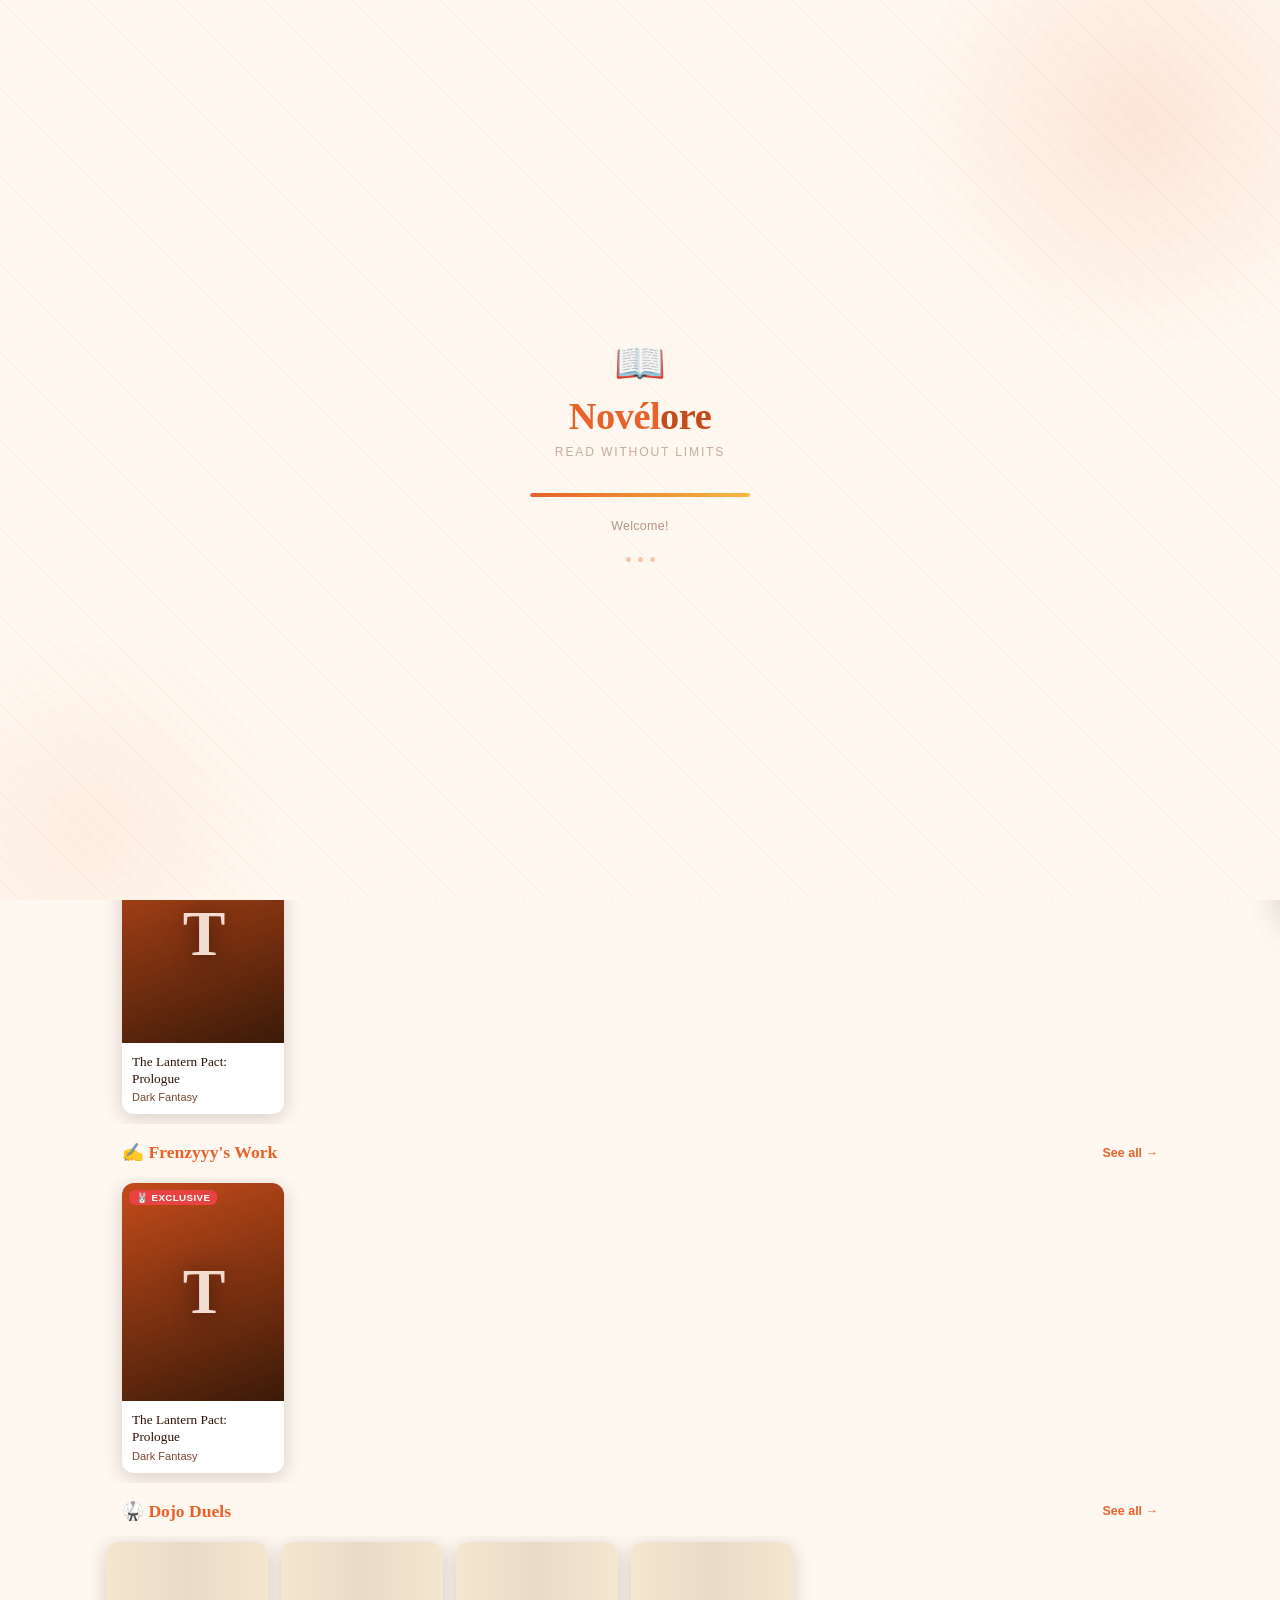
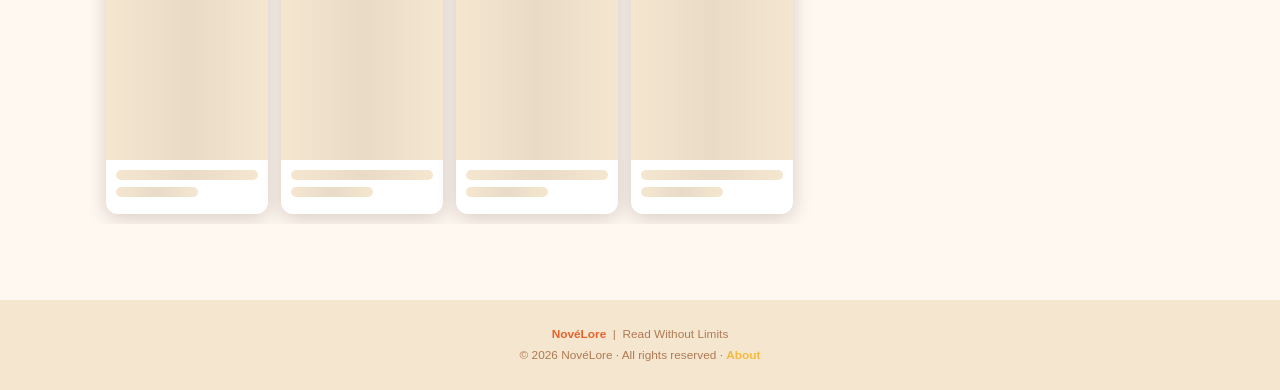
==== index.html @ 11762c8e "Update index.html" ====
<!DOCTYPE html>
<html lang="en" data-theme="dark" data-theme-source="system">
<head>
  <meta charset="UTF-8"/>
  <meta name="viewport" content="width=device-width,initial-scale=1.0,viewport-fit=cover"/>
  <meta http-equiv="Content-Security-Policy" content="default-src 'self'; style-src 'self' 'unsafe-inline' https://fonts.googleapis.com; font-src https://fonts.gstatic.com; script-src 'self' 'unsafe-inline'; img-src 'self' data: https:; connect-src 'none';"/>
  <meta name="mobile-web-app-capable" content="yes"/>
  <meta name="apple-mobile-web-app-capable" content="yes"/>
  <meta name="apple-mobile-web-app-status-bar-style" content="black-translucent"/>
  <meta name="description" content="NovéLore — Read Without Limits"/>
  <title>NovéLore</title>

  <!-- Fonts -->
  <link rel="preconnect" href="https://fonts.googleapis.com"/>
  <link rel="preconnect" href="https://fonts.gstatic.com" crossorigin/>
  <link href="https://fonts.googleapis.com/css2?family=Playfair+Display:wght@400;700;900&family=DM+Sans:wght@300;400;500;600&family=DM+Serif+Display:ital@0;1&display=swap" rel="stylesheet"/>

  <!-- Styles -->
  <style>
/* ══════════ VARIABLES ══════════ */
:root{
  --carrot:#E8622A;--carrot-deep:#C44B1A;--carrot-light:#F4924A;
  --carrot-pale:#FDDBB8;--amber:#F5B942;
  --sb-bg:#2A1005;--sb-light:#A0582A;
  --radius:12px;--radius-lg:18px;
  --shadow:0 4px 20px rgba(30,10,0,.18);
  --shadow-lg:0 12px 48px rgba(30,10,0,.32);
  --nav-h:60px;--tab-h:46px;--sidebar-w:280px;
  --tr:.3s ease;
}
[data-theme="dark"]{
  --bg:#1A0D05;--bg-card:#2C1206;--bg-elevated:#3B1A08;
  --border:rgba(255,255,255,.08);--border-mid:rgba(255,255,255,.14);
  --text-main:#FFF0E6;--text-muted:#C4926A;--text-faint:#7A4830;
  --nav-bg:#22100A;--tab-bg:#3B1A08;
  --chip-bg:#3B1A08;--chip-text:#C4926A;
  --toggle-bg:#4A2210;--panel-bg:#2C1206;
  --overlay-notif:rgba(10,4,0,.7);
}
[data-theme="light"]{
  --bg:#FFF8F0;--bg-card:#FFFFFF;--bg-elevated:#F5E6D0;
  --border:#F0DCC8;--border-mid:rgba(160,88,42,.2);
  --text-main:#2C1206;--text-muted:#7A4830;--text-faint:#B07A52;
  --nav-bg:#3B1A08;--tab-bg:#6B3318;
  --chip-bg:#FFFFFF;--chip-text:#6B3318;
  --toggle-bg:#F0DCC8;--panel-bg:#FFFFFF;
  --overlay-notif:rgba(10,4,0,.5);
}

/* ══════════ RESET ══════════ */
*,*::before,*::after{box-sizing:border-box;margin:0;padding:0;}
html{-webkit-text-size-adjust:100%;}
body{font-family:'DM Sans',sans-serif;background:var(--bg);color:var(--text-main);min-height:100dvh;overflow-x:hidden;transition:background var(--tr),color var(--tr);}
a{text-decoration:none;color:inherit;}
button{cursor:pointer;border:none;background:none;font-family:inherit;-webkit-tap-highlight-color:transparent;}
ul{list-style:none;}

/* ══════════ SCREEN SYSTEM ══════════ */
.screen{display:none;flex-direction:column;min-height:100dvh;}
.screen.active{display:flex;}
#screen-app{flex-direction:column;}

/* ══════════ OVERLAY ══════════ */
#overlay{position:fixed;inset:0;z-index:90;background:rgba(10,4,0,.65);opacity:0;pointer-events:none;transition:opacity .32s;backdrop-filter:blur(4px);}
#overlay.on{opacity:1;pointer-events:all;}

/* ══════════ PANEL OVERLAY (notifications full / bookmark) ══════════ */
.panel-overlay{
  position:fixed;inset:0;z-index:200;
  background:transparent;
  opacity:0;
  pointer-events:none;
  transition:opacity .28s, background .28s;
  backdrop-filter:none;
}
.panel-overlay.on{opacity:1;pointer-events:all;}
/* When a full drawer is open, dim + blur the background */
.panel-overlay.dimmed{background:rgba(10,4,0,.55);backdrop-filter:blur(2px);}

/* ══════════ SIDE DRAWER (full notif + bookmark) ══════════ */
.side-drawer{
  position:fixed;top:0;right:-420px;
  width:min(400px,100vw);height:100dvh;
  background:var(--panel-bg);
  z-index:210;
  display:flex;flex-direction:column;
  transition:right .34s cubic-bezier(.4,0,.2,1);
  box-shadow:var(--shadow-lg);
  border-left:1px solid var(--border-mid);
}
.side-drawer.open{right:0;}
.drawer-hdr{
  display:flex;align-items:center;justify-content:space-between;
  padding:16px 20px 13px;
  border-bottom:1px solid var(--border);
  flex-shrink:0;gap:10px;
}
.drawer-hdr-l{display:flex;align-items:center;gap:9px;min-width:0;}
.drawer-hdr-r{display:flex;align-items:center;gap:8px;flex-shrink:0;}
.drawer-title{font-family:'Playfair Display',serif;font-size:1.05rem;font-weight:700;color:var(--text-main);white-space:nowrap;}
.drawer-count{
  font-size:.68rem;font-weight:700;
  color:var(--carrot);background:rgba(232,98,42,.13);
  border:1px solid rgba(232,98,42,.22);
  padding:2px 9px;border-radius:20px;white-space:nowrap;flex-shrink:0;
}
.drawer-action{
  font-size:.73rem;font-weight:600;color:var(--text-muted);
  background:var(--bg-elevated);border:1px solid var(--border);
  border-radius:8px;padding:5px 11px;
  transition:all .2s;white-space:nowrap;
}
.drawer-action:hover{color:var(--carrot);border-color:var(--carrot);background:rgba(232,98,42,.08);}
.drawer-action.danger:hover{color:#E84242;border-color:#E84242;background:rgba(232,66,66,.08);}
.drawer-close{
  width:32px;height:32px;border-radius:50%;
  background:var(--bg-elevated);color:var(--text-muted);
  display:flex;align-items:center;justify-content:center;
  font-size:1rem;transition:background .2s;flex-shrink:0;
}
.drawer-close:hover{background:var(--carrot);color:#fff;}
.drawer-body{flex:1;overflow-y:auto;scrollbar-width:thin;scrollbar-color:var(--border-mid) transparent;}
.drawer-body::-webkit-scrollbar{width:4px;}
.drawer-body::-webkit-scrollbar-track{background:transparent;}
.drawer-body::-webkit-scrollbar-thumb{background:var(--border-mid);border-radius:4px;}

/* ══════════ NOTIFICATION ITEMS (shared) ══════════ */
.np-item{display:flex;gap:12px;padding:14px 20px;border-bottom:1px solid var(--border);cursor:pointer;transition:background .18s;}
.np-item:last-child{border-bottom:none;}
.np-item:hover{background:rgba(232,98,42,.07);}
.np-item.unread{background:rgba(232,98,42,.06);}
.np-unread-dot{flex-shrink:0;width:8px;height:8px;border-radius:50%;background:var(--carrot);margin-top:5px;}
.np-unread-dot.read{background:transparent;border:1.5px solid var(--border-mid);}
.np-body{flex:1;min-width:0;}
.np-msg{font-size:.85rem;color:var(--text-main);line-height:1.45;margin-bottom:3px;}
.np-time{font-size:.71rem;color:var(--text-muted);}
.np-empty{padding:44px 20px;text-align:center;color:var(--text-muted);}
.np-empty-icon{font-size:2.5rem;display:block;margin-bottom:10px;}
.np-empty p{font-size:.85rem;}

/* Mini popup (nav bell quick view) */
#notif-mini{
  position:fixed;top:calc(var(--nav-h) + 8px);right:12px;
  width:min(320px,calc(100vw - 24px));
  background:var(--panel-bg);
  border-radius:16px;
  box-shadow:var(--shadow-lg);
  border:1px solid var(--border-mid);
  z-index:220;
  opacity:0;pointer-events:none;
  transform:translateY(-8px) scale(.97);
  transition:opacity .2s,transform .2s;
}
#notif-mini.show{opacity:1;pointer-events:all;transform:none;}
.mini-hdr{display:flex;align-items:center;justify-content:space-between;padding:14px 16px 10px;border-bottom:1px solid var(--border);}
.mini-title{font-family:'Playfair Display',serif;font-size:.95rem;font-weight:700;color:var(--text-main);}
.mini-mark{font-size:.73rem;font-weight:600;color:var(--carrot);cursor:pointer;}
.mini-list{max-height:260px;overflow-y:auto;scrollbar-width:none;}
.mini-list::-webkit-scrollbar{display:none;}
.mini-item{display:flex;gap:10px;padding:11px 16px;border-bottom:1px solid var(--border);cursor:pointer;transition:background .18s;}
.mini-item:last-child{border-bottom:none;}
.mini-item:hover{background:rgba(232,98,42,.07);}
.mini-item.unread{background:rgba(232,98,42,.05);}
.mini-dot{flex-shrink:0;width:7px;height:7px;border-radius:50%;background:var(--carrot);margin-top:5px;}
.mini-dot.read{background:transparent;border:1.5px solid var(--border-mid);}
.mini-msg{font-size:.81rem;color:var(--text-main);line-height:1.42;margin-bottom:2px;}
.mini-time{font-size:.69rem;color:var(--text-muted);}
.mini-footer{padding:11px 16px;border-top:1px solid var(--border);display:flex;justify-content:space-between;align-items:center;}
.mini-footer .view-all{font-size:.78rem;font-weight:600;color:var(--carrot);cursor:pointer;}
.mini-footer .view-all:hover{color:var(--carrot-deep);}

/* ══════════ BOOKMARK ITEMS ══════════ */
#bm-mini{
  position:fixed;top:calc(var(--nav-h) + 8px);right:56px;
  width:min(300px,calc(100vw - 24px));
  background:var(--panel-bg);
  border-radius:16px;
  box-shadow:var(--shadow-lg);
  border:1px solid var(--border-mid);
  z-index:220;
  opacity:0;pointer-events:none;
  transform:translateY(-8px) scale(.97);
  transition:opacity .2s,transform .2s;
}
#bm-mini.show{opacity:1;pointer-events:all;transform:none;}
.bm-item{display:flex;align-items:center;gap:12px;padding:12px 16px;border-bottom:1px solid var(--border);cursor:pointer;transition:background .18s;text-decoration:none;}
.bm-item:last-child{border-bottom:none;}
.bm-item:hover{background:rgba(232,98,42,.07);}
.bm-cover{flex-shrink:0;width:42px;height:56px;border-radius:7px;display:flex;align-items:center;justify-content:center;font-size:1.5rem;overflow:hidden;}
.bm-info{flex:1;min-width:0;}
.bm-title{font-size:.84rem;font-weight:600;color:var(--text-main);white-space:nowrap;overflow:hidden;text-overflow:ellipsis;margin-bottom:3px;}
.bm-meta{font-size:.71rem;color:var(--text-muted);}
.bm-remove{flex-shrink:0;font-size:.85rem;color:var(--text-faint);padding:4px;transition:color .2s;}
.bm-remove:hover{color:#E84242;}
.bm-hdr{display:flex;align-items:center;justify-content:space-between;padding:14px 16px 10px;border-bottom:1px solid var(--border);}
.bm-title-hdr{font-family:'Playfair Display',serif;font-size:.95rem;font-weight:700;color:var(--text-main);}
.bm-empty{padding:36px 16px;text-align:center;color:var(--text-muted);}
.bm-empty-icon{font-size:2.2rem;display:block;margin-bottom:8px;}
.bm-empty p{font-size:.82rem;}

/* Bookmark drawer (full panel, same .side-drawer) */
.bm-drawer-item{display:flex;align-items:center;gap:14px;padding:14px 20px;border-bottom:1px solid var(--border);cursor:pointer;transition:background .18s;}
.bm-drawer-item:hover{background:rgba(232,98,42,.07);}
.bm-drawer-cover{flex-shrink:0;width:50px;height:66px;border-radius:9px;display:flex;align-items:center;justify-content:center;font-size:1.8rem;overflow:hidden;}
.bm-drawer-info{flex:1;min-width:0;}
.bm-drawer-title{font-family:'DM Serif Display',serif;font-size:.92rem;color:var(--text-main);margin-bottom:3px;white-space:nowrap;overflow:hidden;text-overflow:ellipsis;}
.bm-drawer-meta{font-size:.74rem;color:var(--text-muted);}
.bm-drawer-remove{flex-shrink:0;width:30px;height:30px;border-radius:50%;background:var(--bg-elevated);display:flex;align-items:center;justify-content:center;color:var(--text-faint);transition:all .2s;font-size:.85rem;}
.bm-drawer-remove:hover{background:#E84242;color:#fff;}

/* ══════════ SIDEBAR ══════════ */
#sidebar{position:fixed;top:0;left:calc(-1 * var(--sidebar-w) - 24px);width:var(--sidebar-w);height:100dvh;background:var(--sb-bg);z-index:100;display:flex;flex-direction:column;transition:left .36s cubic-bezier(.4,0,.2,1);box-shadow:var(--shadow-lg);}
#sidebar.open{left:0;}
.sb-hdr{padding:22px 18px 16px;border-bottom:1px solid rgba(255,255,255,.07);display:flex;align-items:center;justify-content:space-between;}
.sb-logo{font-family:'Playfair Display',serif;font-size:1.3rem;font-weight:900;color:var(--amber);}
.sb-logo em{color:var(--carrot-light);font-style:normal;}
.sb-close{width:32px;height:32px;border-radius:50%;background:rgba(255,255,255,.07);color:var(--carrot-pale);display:flex;align-items:center;justify-content:center;font-size:1rem;transition:background .2s;}
.sb-close:hover{background:var(--carrot);color:#fff;}
.sb-nav{flex:1;overflow-y:auto;padding:10px 0;scrollbar-width:none;}
.sb-nav::-webkit-scrollbar{display:none;}
.sb-lbl{font-size:.65rem;font-weight:700;letter-spacing:1.7px;text-transform:uppercase;color:var(--sb-light);padding:14px 20px 5px;}
.sb-link{display:flex;align-items:center;gap:12px;padding:13px 20px;color:rgba(255,248,240,.75);font-size:.88rem;font-weight:500;border-left:3px solid transparent;transition:all .2s;cursor:pointer;width:100%;}
.sb-link:hover,.sb-link.active{background:rgba(232,98,42,.14);color:var(--carrot-pale);border-left-color:var(--carrot);}
.sb-ico{width:20px;text-align:center;font-size:1rem;flex-shrink:0;}

/* ══════════ TOP NAV ══════════ */
#topnav{position:sticky;top:0;z-index:80;height:var(--nav-h);background:var(--nav-bg);display:flex;align-items:center;padding:0 14px;gap:10px;box-shadow:0 2px 16px rgba(10,4,0,.35);flex-shrink:0;}
.burger{width:40px;height:40px;border-radius:10px;background:rgba(255,255,255,.08);color:var(--carrot-pale);display:flex;flex-direction:column;align-items:center;justify-content:center;gap:5px;flex-shrink:0;transition:background .2s;}
.burger:hover,.burger:active{background:var(--carrot);}
.burger span{display:block;width:18px;height:2px;background:currentColor;border-radius:2px;}
.nav-logo{font-family:'Playfair Display',serif;font-size:1.3rem;font-weight:900;color:var(--amber);margin-right:auto;white-space:nowrap;}
.nav-logo em{color:var(--carrot-light);font-style:normal;}
.nav-search{display:flex;align-items:center;background:rgba(255,255,255,.08);border-radius:22px;padding:0 12px;gap:7px;height:36px;flex:1;max-width:210px;border:1px solid rgba(255,255,255,.06);transition:border-color .2s,background .2s;}
.nav-search:focus-within{border-color:var(--carrot);background:rgba(255,255,255,.12);}
.nav-search input{flex:1;background:none;border:none;outline:none;color:var(--carrot-pale);font-size:.82rem;min-width:0;}
.nav-search input::placeholder{color:rgba(255,248,240,.35);}
.nav-ico{position:relative;width:36px;height:36px;border-radius:50%;background:rgba(255,255,255,.08);color:var(--carrot-pale);display:flex;align-items:center;justify-content:center;flex-shrink:0;font-size:.92rem;transition:background .2s;cursor:pointer;}
.nav-ico:hover,.nav-ico:active{background:var(--carrot);color:#fff;}
.nav-badge{position:absolute;top:4px;right:4px;width:9px;height:9px;background:var(--amber);border-radius:50%;border:2px solid var(--nav-bg);transition:opacity .3s;}
.nav-badge.hidden{opacity:0;}

/* ══════════ MAIN TABS ══════════ */
#tabbar{background:var(--tab-bg);display:flex;align-items:stretch;border-bottom:2px solid var(--border);overflow-x:auto;scrollbar-width:none;flex-shrink:0;}
#tabbar::-webkit-scrollbar{display:none;}
.tab-btn{flex-shrink:0;padding:0 18px;height:var(--tab-h);color:rgba(255,248,240,.48);font-size:.83rem;font-weight:500;border-bottom:3px solid transparent;transition:all .2s;white-space:nowrap;}
.tab-btn.active{color:var(--amber);border-bottom-color:var(--amber);font-weight:600;}
.tab-panel{display:none;}
.tab-panel.active{display:block;animation:fadeIn .25s ease;}

/* ══════════ SCROLL AREA ══════════ */
#app-wrap{display:flex;flex-direction:column;flex:1;min-height:0;overflow:hidden;}
#main-scroll{flex:1;overflow-y:auto;overflow-x:hidden;-webkit-overflow-scrolling:touch;}
#main{padding:0 0 72px;max-width:1100px;margin:0 auto;}

/* ══════════ HERO SLIDER ══════════ */
.hero-slider{position:relative;overflow:hidden;animation:fadeUp .5s ease both;}
.hero-track{display:flex;transition:transform .6s cubic-bezier(.4,0,.2,1);}
.hero-slide{flex:0 0 100%;position:relative;min-height:295px;display:flex;align-items:flex-end;}
.slide-pat{position:absolute;inset:0;opacity:.06;background-image:repeating-linear-gradient(45deg,var(--amber) 0,var(--amber) 1px,transparent 0,transparent 50%);background-size:22px 22px;}
.slide-glow{position:absolute;top:-40px;right:-40px;width:260px;height:260px;border-radius:50%;background:radial-gradient(circle,rgba(232,98,42,.5),transparent 70%);pointer-events:none;}
.slide-body{position:relative;z-index:2;padding:26px 20px 24px;width:100%;}
.slide-tag{display:inline-flex;align-items:center;gap:5px;background:var(--carrot);color:#fff;font-size:.7rem;font-weight:700;letter-spacing:.7px;text-transform:uppercase;border-radius:20px;padding:4px 12px;margin-bottom:11px;}
.slide-body h1{font-family:'Playfair Display',serif;font-size:clamp(1.4rem,5vw,2.3rem);font-weight:900;color:#FFF0E6;line-height:1.15;margin-bottom:9px;}
.slide-body p{color:rgba(255,240,230,.65);font-size:.84rem;line-height:1.58;margin-bottom:16px;max-width:420px;}
.slide-acts{display:flex;gap:10px;flex-wrap:wrap;}
.btn-pri{display:inline-flex;align-items:center;gap:7px;background:var(--carrot);color:#fff;padding:10px 18px;border-radius:26px;font-weight:600;font-size:.84rem;box-shadow:0 4px 14px rgba(232,98,42,.45);transition:all .22s;}
.btn-pri:hover,.btn-pri:active{background:var(--carrot-deep);transform:translateY(-1px);}
.btn-out{display:inline-flex;align-items:center;gap:7px;border:1px solid rgba(255,240,230,.28);color:#FFF0E6;padding:10px 16px;border-radius:26px;font-weight:500;font-size:.84rem;transition:all .22s;}
.btn-out:hover,.btn-out:active{background:rgba(255,240,230,.1);}
.hero-dots{position:absolute;bottom:12px;right:16px;display:flex;gap:6px;z-index:3;}
.hero-dot{width:7px;height:7px;border-radius:50%;background:rgba(255,255,255,.32);transition:all .3s;cursor:pointer;border:none;}
.hero-dot.active{background:#fff;width:20px;border-radius:4px;}
.hero-progress{position:absolute;bottom:0;left:0;height:3px;background:rgba(232,98,42,.7);z-index:3;transition:width 5s linear;}

/* ══════════ SUB-TABS (within home panel) ══════════ */
.sub-section{margin-top:24px;}
.sub-tabs-wrap{overflow-x:auto;scrollbar-width:none;margin-bottom:0;}
.sub-tabs-wrap::-webkit-scrollbar{display:none;}
.sub-tabs{display:flex;gap:8px;padding:0 16px 2px;}
.sub-tab{flex-shrink:0;padding:8px 18px;border-radius:24px;font-size:.82rem;font-weight:600;color:var(--text-muted);background:var(--bg-card);border:1.5px solid var(--border);transition:all .22s;cursor:pointer;white-space:nowrap;}
.sub-tab.active{background:var(--carrot);color:#fff;border-color:var(--carrot);box-shadow:0 4px 14px rgba(232,98,42,.35);}
.sub-panel{display:none;}
.sub-panel.active{display:block;}

/* ══════════ SECTION HEADERS ══════════ */
.sec-hdr{display:flex;align-items:center;justify-content:space-between;padding:0 16px;margin-top:18px;margin-bottom:14px;}
.sec-ttl{font-family:'Playfair Display',serif;font-size:1.1rem;font-weight:700;color:var(--text-main);}
.sec-ttl span{color:var(--carrot);}
.see-all{font-size:.78rem;font-weight:600;color:var(--carrot);}

/* ══════════ CAROUSEL ══════════
   KEY FIX: scroll-padding-left matches the padding-left so snap works correctly,
   both left AND right padding ensure first/last cards have equal breathing room.
══════════════════════════════ */
.cw{margin-bottom:4px;}
.carousel{
  display:flex;
  gap:13px;
  overflow-x:auto;
  scroll-snap-type:x mandatory;
  scroll-padding-left:16px;       /* ← fixes snap offset on mobile */
  scrollbar-width:none;
  padding:6px 16px 10px 16px;     /* ← uniform left+right padding */
  -webkit-overflow-scrolling:touch;
}
.carousel::-webkit-scrollbar{display:none;}

/* ══════════ NOVEL CARDS ══════════ */
.nc{
  flex:0 0 148px;
  scroll-snap-align:start;
  border-radius:var(--radius);
  overflow:hidden;
  background:var(--bg-card);
  box-shadow:var(--shadow);
  transition:transform .22s,box-shadow .22s,background var(--tr);
}
.nc:hover{transform:translateY(-4px);box-shadow:var(--shadow-lg);}
.nc:active{transform:translateY(-2px);box-shadow:var(--shadow-lg);}
.nc-cov{height:198px;position:relative;overflow:hidden;}
.nc-ph{width:100%;height:100%;display:flex;align-items:center;justify-content:center;font-size:2.7rem;}
.nc-b{position:absolute;top:7px;left:7px;color:#fff;font-size:.61rem;font-weight:700;letter-spacing:.4px;text-transform:uppercase;border-radius:6px;padding:2px 7px;}
.nc-b.hot{background:#E84242;}
.nc-b.new-b{background:var(--carrot);}
.nc-b.ph-b{background:rgba(100,100,100,.6);}
.nc-inf{padding:10px 10px 11px;}
.nc-t{font-family:'DM Serif Display',serif;font-size:.83rem;color:var(--text-main);line-height:1.3;margin-bottom:4px;display:-webkit-box;-webkit-line-clamp:2;-webkit-box-orient:vertical;overflow:hidden;}
.nc-m{display:flex;align-items:center;gap:5px;font-size:.69rem;color:var(--text-muted);}
.nc-s{color:var(--amber);}
.nc.ph{opacity:.4;filter:grayscale(.65);}

/* ══════════ COVER IMAGE & INITIAL LETTER ══════════ */
/* Novel card cover */
.nc-cov-img{position:absolute;inset:0;width:100%;height:100%;object-fit:cover;display:block;z-index:1;}
.nc-initial{
  position:absolute;inset:0;z-index:1;
  display:flex;align-items:center;justify-content:center;
  font-family:'Playfair Display',serif;font-size:4rem;font-weight:900;
  color:rgba(255,240,230,.9);text-shadow:0 2px 22px rgba(0,0,0,.5);
  letter-spacing:-2px;user-select:none;
}
.nc-cov .nc-b{z-index:2;}

/* Hero slide book cover panel */
.slide-cover-wrap{
  position:absolute;right:18px;top:0;bottom:0;
  display:flex;align-items:center;
  z-index:3;pointer-events:none;
}
.slide-cover{
  width:88px;height:132px;
  border-radius:10px;object-fit:cover;display:block;
  box-shadow:0 10px 40px rgba(0,0,0,.6),0 2px 8px rgba(0,0,0,.4);
}
.slide-initial{
  width:88px;height:132px;border-radius:10px;
  display:flex;align-items:center;justify-content:center;
  background:rgba(255,255,255,.1);border:1.5px solid rgba(255,240,230,.18);
  backdrop-filter:blur(4px);
  font-family:'Playfair Display',serif;font-size:3.6rem;font-weight:900;
  color:rgba(255,240,230,.9);text-shadow:0 2px 16px rgba(0,0,0,.35);
  user-select:none;
}
/* Push slide text body left so it doesn't overlap the cover */
.hero-slide .slide-body{padding-right:116px;}
@media(max-width:360px){
  .slide-cover-wrap{display:none;}
  .hero-slide .slide-body{padding-right:20px;}
}

/* List-card cover image / initial */
.lc-cov-img{width:100%;height:100%;object-fit:cover;display:block;}
.lc-initial{
  font-family:'Playfair Display',serif;font-size:1.7rem;font-weight:900;
  color:rgba(255,240,230,.9);text-shadow:0 1px 10px rgba(0,0,0,.4);
  user-select:none;line-height:1;
}

/* Bookmark mini cover image / initial */
.bm-cover-img{width:100%;height:100%;object-fit:cover;display:block;}
.bm-initial{
  font-family:'Playfair Display',serif;font-size:1.3rem;font-weight:900;
  color:rgba(255,240,230,.9);text-shadow:0 1px 8px rgba(0,0,0,.4);user-select:none;
}

/* Bookmark drawer cover image / initial */
.bm-drawer-cover-img{width:100%;height:100%;object-fit:cover;display:block;}
.bm-drawer-initial{
  font-family:'Playfair Display',serif;font-size:1.7rem;font-weight:900;
  color:rgba(255,240,230,.9);text-shadow:0 1px 12px rgba(0,0,0,.4);user-select:none;
}

/* ══════════ LIST CARD ══════════ */
.lc{display:flex;gap:12px;align-items:flex-start;background:var(--bg-card);border-radius:var(--radius);padding:13px 16px;box-shadow:var(--shadow);margin:0 16px 10px;transition:transform .2s,background var(--tr),box-shadow .2s;}
.lc:hover{transform:translateX(3px);box-shadow:var(--shadow-lg);}
.lc:active{transform:translateX(5px);}
.lc-cov{flex:0 0 58px;height:78px;border-radius:8px;background:var(--bg-elevated);display:flex;align-items:center;justify-content:center;font-size:1.8rem;overflow:hidden;}
.lc-bd{flex:1;min-width:0;}
.lc-t{font-family:'DM Serif Display',serif;font-size:.88rem;color:var(--text-main);margin-bottom:3px;white-space:nowrap;overflow:hidden;text-overflow:ellipsis;}
.lc-d{font-size:.74rem;color:var(--text-muted);line-height:1.5;display:-webkit-box;-webkit-line-clamp:2;-webkit-box-orient:vertical;overflow:hidden;margin-bottom:6px;}
.tags{display:flex;gap:5px;flex-wrap:wrap;}
.tag{background:var(--bg-elevated);color:var(--text-muted);font-size:.67rem;font-weight:600;border-radius:20px;padding:2px 9px;border:1px solid var(--border-mid);}
.tag.o{background:rgba(232,98,42,.14);color:var(--carrot-light);border-color:rgba(232,98,42,.22);}

/* ══════════ ANNOUNCEMENT ══════════ */
.ann{background:linear-gradient(135deg,#3B1A08 0%,#6B3318 100%);border-radius:var(--radius);padding:17px 18px;margin:0 16px 10px;position:relative;overflow:hidden;box-shadow:var(--shadow);transition:box-shadow .22s,transform .22s;}
.ann:hover{box-shadow:var(--shadow-lg);transform:translateX(3px);}
.ann::before{content:'';position:absolute;left:0;top:0;bottom:0;width:4px;background:var(--amber);}
.ann-date{font-size:.69rem;color:var(--amber);font-weight:600;letter-spacing:.4px;text-transform:uppercase;margin-bottom:5px;}
.ann h3{font-family:'Playfair Display',serif;font-size:.95rem;color:#FFF0E6;margin-bottom:5px;}
.ann p{font-size:.79rem;color:rgba(255,240,230,.62);line-height:1.55;}
.ann-tp{position:absolute;top:12px;right:13px;font-size:.64rem;font-weight:700;text-transform:uppercase;letter-spacing:.6px;border-radius:20px;padding:2px 9px;}
.ann-tp.new{background:rgba(232,98,42,.22);color:var(--carrot-light);}
.ann-tp.event{background:rgba(245,185,66,.22);color:var(--amber);}
.ann-tp.system{background:rgba(255,255,255,.1);color:rgba(255,240,230,.7);}

/* ══════════ UPDATE ITEM ══════════ */
.upd{display:flex;gap:12px;padding:13px 16px;background:var(--bg-card);border-radius:var(--radius);margin:0 16px 9px;box-shadow:var(--shadow);align-items:center;transition:transform .2s,background var(--tr),box-shadow .2s;}
.upd:hover{transform:translateX(3px);box-shadow:var(--shadow-lg);}
.upd:active{transform:translateX(5px);}
.upd-ico{flex:0 0 34px;height:34px;border-radius:50%;background:linear-gradient(135deg,var(--carrot),var(--amber));color:#fff;font-weight:700;font-size:.82rem;display:flex;align-items:center;justify-content:center;flex-shrink:0;}
.upd-bd{flex:1;min-width:0;}
.upd-t{font-weight:600;font-size:.86rem;color:var(--text-main);white-space:nowrap;overflow:hidden;text-overflow:ellipsis;}
.upd-s{font-size:.72rem;color:var(--text-muted);margin-top:2px;}
.upd-tm{font-size:.69rem;color:var(--text-muted);white-space:nowrap;}
.np-pill{background:var(--carrot);color:#fff;font-size:.61rem;font-weight:700;border-radius:20px;padding:1px 7px;white-space:nowrap;margin-left:5px;}

/* ══════════ EMPTY STATE ══════════ */
.empty{text-align:center;padding:36px 16px;background:var(--bg-card);border-radius:var(--radius);box-shadow:var(--shadow);margin:0 16px 20px;transition:background var(--tr);}
.empty-i{font-size:2.8rem;margin-bottom:10px;}
.empty h3{font-family:'Playfair Display',serif;font-size:1.05rem;color:var(--text-main);margin-bottom:6px;}
.empty p{font-size:.81rem;color:var(--text-muted);line-height:1.6;max-width:290px;margin:0 auto 11px;}
.empty code{display:block;background:var(--bg-elevated);border-radius:8px;padding:9px 12px;font-size:.71rem;color:var(--text-muted);text-align:left;word-break:break-all;line-height:1.55;}

/* ══════════ SETTINGS ══════════ */
.page-nav{height:var(--nav-h);background:var(--nav-bg);display:flex;align-items:center;padding:0 16px;gap:12px;box-shadow:0 2px 16px rgba(10,4,0,.3);flex-shrink:0;}
.back-btn{color:rgba(255,248,240,.7);font-size:.87rem;display:flex;align-items:center;gap:5px;font-weight:500;transition:color .2s;}
.back-btn:hover{color:var(--amber);}
.page-nav-t{font-family:'Playfair Display',serif;font-size:1.1rem;font-weight:700;color:var(--amber);}
.page-scroll{flex:1;overflow-y:auto;-webkit-overflow-scrolling:touch;}
.page-body{max-width:560px;margin:0 auto;padding:24px 16px 72px;}
.page-title{font-family:'Playfair Display',serif;font-size:1.65rem;font-weight:900;color:var(--text-main);margin-bottom:4px;transition:color var(--tr);}
.page-sub{color:var(--text-muted);font-size:.82rem;margin-bottom:24px;}
.sc{background:var(--bg-card);border-radius:var(--radius);box-shadow:var(--shadow);margin-bottom:16px;overflow:hidden;transition:background var(--tr);}
.sc-hdr{padding:14px 20px 10px;border-bottom:1px solid var(--border);display:flex;align-items:center;gap:9px;}
.sc-hdr h2{font-family:'Playfair Display',serif;font-size:1rem;font-weight:700;color:var(--text-main);transition:color var(--tr);}
.sc-body{padding:18px 20px;}
.theme-row{display:flex;align-items:center;justify-content:space-between;padding:2px 0;}
.theme-row-l{display:flex;align-items:center;gap:12px;}
.theme-icon{font-size:1.3rem;}
.theme-lbl{font-size:.9rem;font-weight:600;color:var(--text-main);}
.theme-sub{font-size:.73rem;color:var(--text-muted);margin-top:1px;}
.toggle-wrap{position:relative;width:52px;height:28px;flex-shrink:0;}
.toggle-wrap input{opacity:0;width:0;height:0;position:absolute;}
.toggle-track{position:absolute;inset:0;border-radius:28px;background:var(--toggle-bg);cursor:pointer;transition:background .3s;border:1.5px solid var(--border-mid);}
.toggle-wrap input:checked + .toggle-track{background:var(--carrot);border-color:var(--carrot);}
.toggle-track::after{content:'';position:absolute;top:3px;left:3px;width:20px;height:20px;border-radius:50%;background:#fff;transition:transform .3s;box-shadow:0 1px 4px rgba(0,0,0,.25);}
.toggle-wrap input:checked + .toggle-track::after{transform:translateX(24px);}
.theme-options{display:flex;gap:10px;margin-top:18px;}
.theme-opt{flex:1;border-radius:10px;padding:14px 10px;text-align:center;cursor:pointer;border:2px solid var(--border);transition:all .22s;background:var(--bg-elevated);}
.theme-opt.active{border-color:var(--carrot);box-shadow:0 0 0 3px rgba(232,98,42,.14);}
.theme-opt .oi{font-size:1.55rem;margin-bottom:6px;}
.theme-opt .ol{font-size:.79rem;font-weight:600;color:var(--text-muted);}
.theme-opt.active .ol{color:var(--carrot);}

/* ══════════ SETTINGS — EXTRA ROWS ══════════ */
.setting-row{display:flex;align-items:center;justify-content:space-between;padding:13px 0;border-bottom:1px solid var(--border);}
.setting-row:last-child{border-bottom:none;padding-bottom:0;}
.setting-row:first-child{padding-top:0;}
.setting-row-l{display:flex;align-items:center;gap:11px;}
.setting-icon{font-size:1.15rem;width:28px;text-align:center;}
.setting-lbl{font-size:.88rem;font-weight:600;color:var(--text-main);}
.setting-sub{font-size:.72rem;color:var(--text-muted);margin-top:1px;}
.seg-ctrl{display:flex;gap:0;background:var(--bg-elevated);border-radius:10px;padding:3px;border:1px solid var(--border);}
.seg-btn{flex:1;padding:6px 10px;border-radius:7px;font-size:.75rem;font-weight:600;color:var(--text-muted);background:none;border:none;cursor:pointer;transition:all .2s;white-space:nowrap;}
.seg-btn.active{background:var(--carrot);color:#fff;box-shadow:0 2px 8px rgba(232,98,42,.35);}
.setting-action-btn{display:inline-flex;align-items:center;gap:6px;padding:8px 14px;border-radius:10px;font-size:.78rem;font-weight:600;border:1.5px solid var(--border-mid);color:var(--text-muted);background:var(--bg-elevated);cursor:pointer;transition:all .2s;}
.setting-action-btn:hover{border-color:var(--carrot);color:var(--carrot);background:rgba(232,98,42,.07);}
.setting-action-btn.danger:hover{border-color:#E84242;color:#E84242;background:rgba(232,66,66,.07);}
.setting-divider{height:1px;background:var(--border);margin:6px 0;}

/* ══════════ ABOUT ══════════ */
.about-hero{background:linear-gradient(135deg,#3B1A08 0%,#6B3318 100%);padding:44px 20px;text-align:center;position:relative;overflow:hidden;}
.about-hero::before{content:'';position:absolute;inset:0;opacity:.06;background-image:repeating-linear-gradient(45deg,var(--amber) 0,var(--amber) 1px,transparent 0,transparent 50%);background-size:22px 22px;}
.about-hero h1{font-family:'Playfair Display',serif;font-size:clamp(1.8rem,6vw,2.8rem);font-weight:900;color:var(--amber);position:relative;z-index:1;}
.about-hero p{color:rgba(255,240,230,.6);font-size:.9rem;max-width:420px;margin:10px auto 0;line-height:1.7;position:relative;z-index:1;}
.ab-sec{margin-bottom:28px;}
.ab-sec h2{font-family:'Playfair Display',serif;font-size:1.25rem;font-weight:700;color:var(--text-main);margin-bottom:10px;padding-bottom:8px;border-bottom:2px solid var(--border);transition:color var(--tr);}
.ab-sec h2 span{color:var(--carrot);}
.ab-sec p{color:var(--text-muted);line-height:1.8;margin-bottom:10px;font-size:.87rem;}
.vg{display:grid;grid-template-columns:repeat(auto-fill,minmax(130px,1fr));gap:10px;margin-top:12px;}
.vc{background:var(--bg-card);border-radius:var(--radius);padding:14px;box-shadow:var(--shadow);border-top:3px solid var(--carrot);text-align:center;transition:background var(--tr);}
.vc .vi{font-size:1.6rem;margin-bottom:6px;}
.vc h3{font-weight:700;color:var(--text-main);margin-bottom:4px;font-size:.84rem;transition:color var(--tr);}
.vc p{font-size:.72rem;color:var(--text-muted);line-height:1.5;margin:0;}
.contact-card{
  background:var(--bg-card);
  border-radius:var(--radius);
  box-shadow:var(--shadow);
  padding:16px;
  display:flex;
  flex-direction:column;
  gap:14px;
}

.contact-item{
  display:flex;
  align-items:center;
  gap:12px;
  padding:10px 12px;
  border-radius:10px;
  background:var(--bg-elevated);
  border:1px solid var(--border);
  transition:all .2s;
}

.contact-item:hover{
  background:rgba(232,98,42,.08);
  border-color:var(--carrot);
}

.contact-icon{
  font-size:1.4rem;
  width:36px;
  height:36px;
  display:flex;
  align-items:center;
  justify-content:center;
  border-radius:50%;
  background:linear-gradient(135deg,var(--carrot),var(--amber));
  color:#fff;
  flex-shrink:0;
}

.contact-info{
  display:flex;
  flex-direction:column;
}

.contact-label{
  font-size:.72rem;
  color:var(--text-muted);
  margin-bottom:2px;
}

.contact-link{
  font-size:.85rem;
  font-weight:600;
  color:var(--carrot);
  word-break:break-all;
}

.contact-link:hover{
  text-decoration:underline;
}

.contact-text{
  font-size:.85rem;
  font-weight:600;
  color:var(--text-main);
}

/* ══════════ CHANGELOG ══════════ */
.changelog-version-meta{font-size:.72rem;color:var(--carrot);font-weight:600;margin-bottom:12px;letter-spacing:.3px;}
.changelog-list{display:flex;flex-direction:column;gap:8px;}
.changelog-item{font-size:.82rem;line-height:1.55;padding:10px 13px;border-radius:10px;color:var(--text-main);}
.changelog-item.new{background:rgba(232,98,42,.1);border-left:3px solid var(--carrot);}
.changelog-item.fix{background:rgba(232,66,66,.08);border-left:3px solid #E84242;}
.changelog-item.tweak{background:rgba(245,185,66,.08);border-left:3px solid var(--amber);}
[data-theme="light"] .changelog-item.new{background:rgba(232,98,42,.08);}
[data-theme="light"] .changelog-item.fix{background:rgba(232,66,66,.06);}
[data-theme="light"] .changelog-item.tweak{background:rgba(245,185,66,.07);}

/* ══════════ FOOTER ══════════ */
footer{background:#22100A;color:rgba(255,240,230,.38);padding:24px 16px;text-align:center;font-size:.74rem;line-height:1.8;}
footer strong{color:var(--amber);}
#scrolltop{position:fixed;bottom:24px;right:16px;width:44px;height:44px;border-radius:50%;background:var(--carrot);color:#fff;display:flex;align-items:center;justify-content:center;box-shadow:0 4px 16px rgba(232,98,42,.5);z-index:70;font-size:1.1rem;opacity:0;pointer-events:none;transform:translateY(14px);transition:opacity .28s,transform .28s;}
#scrolltop.on{opacity:1;pointer-events:all;transform:none;}
#scrolltop:active{background:var(--carrot-deep);}
#toast{position:fixed;bottom:80px;left:50%;transform:translateX(-50%) translateY(20px);background:#3B1A08;color:#FFF0E6;padding:11px 20px;border-radius:30px;font-size:.82rem;font-weight:500;box-shadow:0 8px 28px rgba(0,0,0,.35);z-index:300;opacity:0;pointer-events:none;transition:all .3s;white-space:nowrap;}
#toast.show{opacity:1;transform:translateX(-50%) translateY(0);}

@keyframes fadeIn{from{opacity:0;transform:translateY(6px)}to{opacity:1;transform:none}}
@keyframes fadeUp{from{opacity:0;transform:translateY(18px)}to{opacity:1;transform:none}}

/* ══════════ RESPONSIVE ══════════ */
@media(min-width:600px){
  .nc{flex-basis:162px;} .nc-cov{height:218px;}
  .carousel{scroll-padding-left:24px;padding:6px 24px 10px;}
}
@media(min-width:900px){
  .nav-search{max-width:290px;}
  .carousel{scroll-padding-left:32px;padding:6px 32px 10px;}
  .sub-tabs{padding:0 32px 2px;}
  .sec-hdr,.lc,.upd,.ann,.empty{padding-left:32px;padding-right:32px;}
}
@media(max-width:360px){
  .nav-search{display:none;}
  .tab-btn{padding:0 12px;font-size:.78rem;}
}
/* ══════════ SECTION EMPTY STATE ══════════ */
.sec-empty{
  margin:4px 16px 24px;
  padding:28px 20px;
  background:var(--bg-card);
  border-radius:var(--radius-lg);
  border:1.5px dashed var(--border-mid);
  text-align:center;
  transition:background var(--tr);
}
.sec-empty{animation:secEmptyIn .4s ease both;}
.sec-empty-icon{font-size:2.4rem;margin-bottom:10px;line-height:1;display:inline-block;animation:emptyBounce 2.6s ease-in-out infinite;}
.sec-empty-msg{font-size:.82rem;color:var(--text-muted);line-height:1.65;max-width:300px;margin:0 auto;}
@keyframes secEmptyIn{from{opacity:0;transform:translateY(10px)}to{opacity:1;transform:none}}
@keyframes emptyBounce{0%,100%{transform:translateY(0)}48%{transform:translateY(-7px)}56%{transform:translateY(-4px)}}
.hidden{display:none!important;}

/* ══════════ SKELETON SHIMMER ══════════ */
.sk-wrap{display:flex;gap:13px;padding:6px 16px 10px;overflow:hidden;}
.sk-card{flex:0 0 148px;border-radius:var(--radius);overflow:hidden;background:var(--bg-card);box-shadow:var(--shadow);}
.sk-cov{height:198px;background:var(--bg-elevated);position:relative;overflow:hidden;}
.sk-inf{padding:10px;}
.sk-line{height:10px;border-radius:6px;background:var(--bg-elevated);margin-bottom:7px;position:relative;overflow:hidden;}
.sk-line.short{width:58%;}
.sk-cov::after,.sk-line::after{content:'';position:absolute;inset:0;background:linear-gradient(90deg,transparent 0%,rgba(255,255,255,.07) 50%,transparent 100%);animation:shimmer 1.5s ease-in-out infinite;}
.sk-line::after{background:linear-gradient(90deg,transparent 0%,rgba(255,255,255,.1) 50%,transparent 100%);}
@keyframes shimmer{0%{transform:translateX(-100%)}100%{transform:translateX(200%)}}
@media(min-width:600px){.sk-card{flex-basis:162px;}.sk-cov{height:218px;}}

/* ══════════ LIGHT MODE NAV OVERRIDES ══════════ */
[data-theme="light"] #topnav{background:#FFFFFF;box-shadow:0 2px 16px rgba(44,18,6,.1);}
[data-theme="light"] .nav-logo{color:var(--carrot);}
[data-theme="light"] .nav-logo em{color:var(--carrot-deep);}
[data-theme="light"] .burger{background:rgba(44,18,6,.07);color:var(--carrot);}
[data-theme="light"] .burger:hover,[data-theme="light"] .burger:active{background:var(--carrot);color:#fff;}
[data-theme="light"] .nav-search{background:rgba(44,18,6,.05);border-color:rgba(44,18,6,.12);}
[data-theme="light"] .nav-search input{color:var(--text-main);}
[data-theme="light"] .nav-search input::placeholder{color:var(--text-faint);}
[data-theme="light"] .nav-ico{background:rgba(44,18,6,.07);color:var(--carrot);}
[data-theme="light"] .nav-ico:hover,[data-theme="light"] .nav-ico:active{background:var(--carrot);color:#fff;}
[data-theme="light"] .nav-badge{border-color:#FFFFFF;}
[data-theme="light"] #tabbar{background:var(--bg-elevated);border-bottom-color:var(--border-mid);}
[data-theme="light"] .tab-btn{color:var(--text-faint);}
[data-theme="light"] .tab-btn.active{color:var(--carrot);border-bottom-color:var(--carrot);}

/* ══════════ LIGHT MODE SIDEBAR OVERRIDES ══════════ */
[data-theme="light"] #sidebar{background:#FFF8F0;box-shadow:4px 0 28px rgba(44,18,6,.14);}
[data-theme="light"] .sb-hdr{border-bottom-color:var(--border);}
[data-theme="light"] .sb-logo{color:var(--carrot);}
[data-theme="light"] .sb-logo em{color:var(--carrot-deep);}
[data-theme="light"] .sb-close{background:rgba(44,18,6,.07);color:var(--carrot);}
[data-theme="light"] .sb-close:hover{background:var(--carrot);color:#fff;}
[data-theme="light"] .sb-lbl{color:var(--text-faint);}
[data-theme="light"] .sb-link{color:var(--text-muted);border-left-color:transparent;}
[data-theme="light"] .sb-link:hover,[data-theme="light"] .sb-link.active{background:rgba(232,98,42,.1);color:var(--carrot-deep);border-left-color:var(--carrot);}

/* ══════════ LIGHT MODE PAGE-NAV OVERRIDES (Settings / About) ══════════ */
[data-theme="light"] .page-nav{background:#FFFFFF;box-shadow:0 2px 16px rgba(44,18,6,.1);}
[data-theme="light"] .back-btn{color:var(--text-muted);}
[data-theme="light"] .back-btn:hover{color:var(--carrot);}
[data-theme="light"] .page-nav-t{color:var(--carrot);}

/* ══════════ LIGHT MODE FOOTER OVERRIDE ══════════ */
[data-theme="light"] footer{background:var(--bg-elevated);color:var(--text-faint);}
[data-theme="light"] footer strong{color:var(--carrot);}

/* ══════════ REDUCE MOTION ══════════ */
.reduce-motion *,.reduce-motion *::before,.reduce-motion *::after{
  animation-duration:.01ms!important;animation-iteration-count:1!important;
  transition-duration:.01ms!important;
}
/* ══════════ HIGH CONTRAST ══════════ */
.high-contrast{--border:rgba(255,255,255,.22);--border-mid:rgba(255,255,255,.32);}
.high-contrast[data-theme="light"]{--border:rgba(44,18,6,.3);--border-mid:rgba(44,18,6,.45);--text-muted:#5A3520;}

/* ══════════ FOOTER LINK ══════════ */
.footer-link{color:var(--amber);cursor:pointer;font-weight:600;transition:color .2s;}
.footer-link:hover{color:var(--carrot-light);text-decoration:underline;}

/* ══════════ DECORATIVE BUTTON (non-interactive) ══════════ */
.btn-decorative{display:inline-flex;align-items:center;gap:7px;border:1px dashed rgba(255,240,230,.22);color:rgba(255,240,230,.45);padding:10px 16px;border-radius:26px;font-size:.84rem;pointer-events:none;user-select:none;}

/* ══════════ END-OF-STORY SCREEN ══════════ */
.end-screen-wrap{
  display:flex;flex-direction:column;align-items:center;justify-content:center;
  min-height:calc(100dvh - var(--nav-h));
  padding:32px 20px 64px;
  text-align:center;
}
.end-card{
  max-width:420px;width:100%;
  background:var(--bg-card);
  border-radius:22px;
  border:1.5px solid var(--border-mid);
  padding:36px 28px 32px;
  box-shadow:var(--shadow-lg);
  animation:endCardIn .55s cubic-bezier(.22,1,.36,1) both;
  position:relative;overflow:hidden;
}
@keyframes endCardIn{
  from{opacity:0;transform:translateY(28px) scale(.97);}
  to  {opacity:1;transform:none;}
}
.end-card::before{
  content:'';position:absolute;inset:0;opacity:.04;
  background-image:repeating-linear-gradient(45deg,var(--amber) 0,var(--amber) 1px,transparent 0,transparent 50%);
  background-size:22px 22px;pointer-events:none;
}
.end-glow{
  position:absolute;top:-60px;right:-60px;
  width:260px;height:260px;border-radius:50%;
  background:radial-gradient(circle,rgba(232,98,42,.18),transparent 68%);
  pointer-events:none;
}
.end-emoji{
  font-size:3.8rem;line-height:1;margin-bottom:16px;display:block;
  animation:endEmoji 2.8s ease-in-out infinite;
}
@keyframes endEmoji{
  0%,100%{transform:translateY(0) rotate(0deg);}
  30%{transform:translateY(-8px) rotate(-4deg);}
  60%{transform:translateY(-5px) rotate(3deg);}
}
.end-badge{
  display:inline-flex;align-items:center;gap:5px;
  font-size:.68rem;font-weight:700;letter-spacing:.8px;text-transform:uppercase;
  background:rgba(232,98,42,.14);color:var(--carrot);
  border:1px solid rgba(232,98,42,.28);
  border-radius:20px;padding:4px 12px;margin-bottom:18px;
}
.end-title{
  font-family:'Playfair Display',serif;
  font-size:1.5rem;font-weight:900;
  color:var(--text-main);line-height:1.2;
  margin-bottom:8px;
}
.end-novel-label{
  font-size:.7rem;font-weight:700;color:var(--text-faint);
  letter-spacing:.6px;margin-bottom:4px;text-transform:uppercase;
}
.end-novel-name{
  font-family:'DM Serif Display',serif;
  font-size:.98rem;color:var(--carrot-light);
  margin-bottom:20px;line-height:1.3;
}
.end-divider{
  width:48px;height:2px;
  background:linear-gradient(90deg,var(--carrot),var(--amber));
  border-radius:2px;margin:0 auto 22px;
}
.end-msg{
  font-size:.87rem;color:var(--text-muted);
  line-height:1.75;margin-bottom:26px;
  padding:0 4px;
}
.end-msg strong{color:var(--text-main);}
.end-actions{display:flex;flex-direction:column;gap:10px;}
.end-btn{
  display:flex;align-items:center;justify-content:center;gap:8px;
  padding:12px 20px;border-radius:26px;
  font-size:.84rem;font-weight:700;
  transition:all .22s;
}
.end-btn.pri{
  background:var(--carrot);color:#fff;
  box-shadow:0 4px 14px rgba(232,98,42,.38);border:none;
}
.end-btn.pri:hover{background:var(--carrot-deep);transform:translateY(-1px);}
.end-btn.sec{
  background:var(--bg-elevated);color:var(--text-muted);
  border:1.5px solid var(--border-mid);
}
.end-btn.sec:hover{border-color:var(--carrot);color:var(--carrot);}

/* ══════════ LOADING SCREEN ══════════ */
#loading-screen{
  position:fixed;inset:0;z-index:9999;
  background:#1A0D05;
  display:flex;flex-direction:column;align-items:center;justify-content:center;
  gap:0;
  overflow:hidden;
  transition:opacity .6s ease, visibility .6s ease;
}
#loading-screen.fade-out{opacity:0;visibility:hidden;pointer-events:none;}
#loading-screen::before{
  content:'';position:absolute;inset:0;
  opacity:.045;
  background-image:repeating-linear-gradient(45deg,#F5B942 0,#F5B942 1px,transparent 0,transparent 50%);
  background-size:22px 22px;pointer-events:none;
}
/* Warm glow top-right */
#loading-screen::after{
  content:'';position:absolute;top:-120px;right:-100px;
  width:480px;height:480px;border-radius:50%;
  background:radial-gradient(circle,rgba(232,98,42,.22),transparent 68%);
  pointer-events:none;
}
/* Second glow bottom-left */
.ls-glow2{
  position:absolute;bottom:-140px;left:-120px;
  width:420px;height:420px;border-radius:50%;
  background:radial-gradient(circle,rgba(245,185,66,.10),transparent 65%);
  pointer-events:none;
}
.ls-inner{
  position:relative;z-index:1;
  display:flex;flex-direction:column;align-items:center;
  gap:6px;
  animation:lsEnter .55s cubic-bezier(.22,1,.36,1) both;
}
@keyframes lsEnter{
  from{opacity:0;transform:translateY(18px);}
  to  {opacity:1;transform:translateY(0);}
}
.ls-icon{font-size:2.6rem;margin-bottom:4px;animation:lsFloat 3s ease-in-out infinite;}
@keyframes lsFloat{
  0%,100%{transform:translateY(0);}
  50%{transform:translateY(-6px);}
}
.ls-logo{
  font-family:'Playfair Display',serif;font-size:2.4rem;font-weight:900;
  color:#F5B942;letter-spacing:-.5px;line-height:1;
}
.ls-logo em{color:#F4924A;font-style:normal;}
.ls-tagline{font-size:.76rem;color:rgba(255,200,150,.38);letter-spacing:1.8px;text-transform:uppercase;margin-top:3px;margin-bottom:28px;}
/* Bar */
.ls-bar-wrap{
  width:220px;height:4px;
  background:rgba(255,255,255,.07);
  border-radius:4px;overflow:hidden;
  margin-bottom:16px;
}
.ls-bar{
  height:100%;width:0%;
  background:linear-gradient(90deg,#E8622A,#F5B942);
  border-radius:4px;
  transition:width .45s cubic-bezier(.4,0,.2,1);
}
/* Status label */
.ls-status{
  font-size:.78rem;color:rgba(255,200,150,.5);
  letter-spacing:.3px;min-height:1.1em;
  transition:opacity .25s;
}
/* Dots */
.ls-dots{display:flex;gap:7px;margin-top:18px;}
.ls-dot{
  width:5px;height:5px;border-radius:50%;
  background:rgba(232,98,42,.45);
  animation:lsDot 1.4s ease-in-out infinite;
}
.ls-dot:nth-child(2){animation-delay:.22s;}
.ls-dot:nth-child(3){animation-delay:.44s;}
@keyframes lsDot{
  0%,80%,100%{transform:scale(.55);opacity:.3;}
  40%{transform:scale(1.1);opacity:1;}
}


/* ══════════ LOADING SCREEN — LIGHT MODE ══════════ */
[data-theme="light"] #loading-screen { background: #FFF8F0; }
[data-theme="light"] #loading-screen::before { opacity:.04; background-image:repeating-linear-gradient(45deg,#E8622A 0,#E8622A 1px,transparent 0,transparent 50%); }
[data-theme="light"] #loading-screen::after { background:radial-gradient(circle,rgba(232,98,42,.12),transparent 68%); }
[data-theme="light"] .ls-glow2 { background:radial-gradient(circle,rgba(232,98,42,.07),transparent 65%); }
[data-theme="light"] .ls-logo { color:var(--carrot); }
[data-theme="light"] .ls-logo em { color:var(--carrot-deep); }
[data-theme="light"] .ls-tagline { color:rgba(107,51,24,.38); }
[data-theme="light"] .ls-bar-wrap { background:rgba(44,18,6,.09); }
[data-theme="light"] .ls-status { color:rgba(107,51,24,.5); }
[data-theme="light"] .ls-dot { background:rgba(232,98,42,.35); }


/* ══════════ NOVEL PAGE ══════════ */
##screen-novel,#screen-chapter{flex-direction:column;height:100dvh;overflow:hidden;}
.novel-hero-band{
  background:var(--bg-elevated);
  padding:20px 18px 24px;
  position:relative;overflow:hidden;
}
.novel-hero-band::before{content:'';position:absolute;inset:0;opacity:.05;
  background-image:repeating-linear-gradient(45deg,var(--amber) 0,var(--amber) 1px,transparent 0,transparent 50%);
  background-size:22px 22px;pointer-events:none;}
.novel-hero-inner{display:flex;gap:18px;align-items:flex-start;position:relative;z-index:1;}
.novel-cover-block{flex-shrink:0;width:110px;height:160px;border-radius:12px;
  overflow:hidden;box-shadow:0 8px 32px rgba(0,0,0,.5);display:flex;align-items:center;justify-content:center;}
.novel-cover-img{width:100%;height:100%;object-fit:cover;display:block;}
.novel-cover-init{width:100%;height:100%;display:flex;align-items:center;justify-content:center;
  font-family:'Playfair Display',serif;font-size:3.8rem;font-weight:900;
  color:rgba(255,240,230,.9);text-shadow:0 2px 18px rgba(0,0,0,.5);user-select:none;}
.novel-text-block{flex:1;min-width:0;padding-top:4px;}
.novel-page-title{font-family:'Playfair Display',serif;font-size:1.25rem;font-weight:900;
  color:var(--text-main);line-height:1.2;margin-bottom:6px;}
.novel-author-line{font-size:.8rem;color:var(--text-muted);margin-bottom:10px;}
.novel-author-line strong{color:var(--carrot-light);}
.novel-meta-chips{display:flex;flex-wrap:wrap;gap:5px;margin-bottom:10px;}
.novel-meta-chip{font-size:.67rem;font-weight:700;border-radius:20px;padding:3px 10px;
  white-space:nowrap;border:1px solid;}
.chip-status-ongoing{background:rgba(80,200,80,.12);color:#80e880;border-color:rgba(80,200,80,.25);}
.chip-status-completed{background:rgba(100,180,255,.12);color:#80c0ff;border-color:rgba(100,180,255,.25);}
.chip-genre{background:rgba(232,98,42,.13);color:var(--carrot-light);border-color:rgba(232,98,42,.25);}
.chip-date{background:rgba(245,185,66,.1);color:var(--amber);border-color:rgba(245,185,66,.2);}
.chip-rating{background:rgba(245,185,66,.13);color:var(--amber);border-color:rgba(245,185,66,.25);}
.novel-action-row{display:flex;gap:8px;margin-top:4px;}
.novel-action-btn{flex:1;display:inline-flex;align-items:center;justify-content:center;gap:6px;
  padding:9px 10px;border-radius:24px;font-size:.78rem;font-weight:700;
  transition:all .22s;white-space:nowrap;}
.novel-action-btn.pri{background:var(--carrot);color:#fff;border:none;box-shadow:0 4px 14px rgba(232,98,42,.4);}
.novel-action-btn.pri:hover{background:var(--carrot-deep);}
.novel-action-btn.sec{background:var(--bg-elevated);color:var(--text-muted);border:1.5px solid var(--border-mid);}
.novel-action-btn.sec:hover{border-color:var(--carrot);color:var(--carrot);}
.novel-action-btn.sec.bm-active{background:rgba(232,98,42,.14);color:var(--carrot);border-color:var(--carrot);}

/* Synopsis */
.synopsis-section{padding:18px 18px 4px;}
.synopsis-label{font-size:.7rem;font-weight:700;letter-spacing:1.2px;text-transform:uppercase;
  color:var(--text-faint);margin-bottom:8px;}
.synopsis-text{font-size:.88rem;color:var(--text-muted);line-height:1.75;
  overflow:hidden;transition:max-height .4s ease;max-height:88px;}
.synopsis-text.expanded{max-height:600px;}
.synopsis-toggle{display:inline-block;margin-top:7px;font-size:.78rem;font-weight:700;
  color:var(--carrot);cursor:pointer;}
.synopsis-toggle:hover{color:var(--carrot-light);}

/* Reading progress */
.novel-progress-section{padding:14px 18px 0;}
.novel-progress-hdr{display:flex;justify-content:space-between;align-items:center;margin-bottom:7px;}
.novel-progress-lbl{font-size:.7rem;font-weight:700;letter-spacing:1px;text-transform:uppercase;color:var(--text-faint);}
.novel-progress-pct{font-size:.78rem;font-weight:700;color:var(--carrot);}
.novel-progress-bar{height:6px;background:var(--bg-elevated);border-radius:6px;overflow:hidden;
  border:1px solid var(--border);}
.novel-progress-fill{height:100%;background:linear-gradient(90deg,var(--carrot),var(--amber));
  border-radius:6px;transition:width .5s cubic-bezier(.4,0,.2,1);}

/* Volumes & Chapters */
.volumes-section{padding:18px 0 80px;}
.volumes-section-lbl{font-size:.7rem;font-weight:700;letter-spacing:1.2px;text-transform:uppercase;
  color:var(--text-faint);padding:0 18px;margin-bottom:10px;}
.volume-block{margin-bottom:4px;}
.vol-hdr{display:flex;align-items:center;gap:10px;padding:12px 18px;
  background:var(--bg-elevated);cursor:pointer;transition:background .2s;
  border-top:1px solid var(--border);border-bottom:1px solid var(--border);}
.vol-hdr:hover{background:rgba(232,98,42,.08);}
.vol-badge{font-size:.67rem;font-weight:700;background:var(--carrot);color:#fff;
  border-radius:20px;padding:2px 9px;white-space:nowrap;flex-shrink:0;}
.vol-title-text{font-family:'DM Serif Display',serif;font-size:.9rem;color:var(--text-main);flex:1;}
.vol-arrow{font-size:.75rem;color:var(--text-faint);transition:transform .25s;flex-shrink:0;}
.vol-hdr.collapsed .vol-arrow{transform:rotate(-90deg);}
.vol-chapters{overflow:hidden;transition:max-height .35s ease;}
.vol-chapters.collapsed{max-height:0!important;}
.ch-row{display:flex;align-items:center;gap:12px;padding:12px 18px;
  border-bottom:1px solid var(--border);cursor:pointer;transition:background .18s;
  text-decoration:none;}
.ch-row:last-child{border-bottom:none;}
.ch-row:hover{background:rgba(232,98,42,.07);}
.ch-row.read{opacity:.72;}
.ch-num-badge{
  flex-shrink:0;width:36px;height:36px;border-radius:50%;
  display:flex;align-items:center;justify-content:center;
  background:var(--bg-elevated);border:1.5px solid var(--border-mid);
  font-size:.7rem;font-weight:700;color:var(--text-muted);transition:all .2s;
}
.ch-row.read .ch-num-badge{
  background:rgba(232,98,42,.15);border-color:var(--carrot);color:var(--carrot);
}

.ch-body{flex:1;min-width:0;}
.ch-title-text{font-size:.86rem;font-weight:600;color:var(--text-main);
  white-space:nowrap;overflow:hidden;text-overflow:ellipsis;margin-bottom:2px;}
.ch-date-text{font-size:.7rem;color:var(--text-faint);}
.ch-check{flex-shrink:0;font-size:.85rem;color:transparent;}
.ch-row.read .ch-check{color:var(--carrot);}
.ch-new-badge{font-size:.6rem;font-weight:700;background:var(--carrot);color:#fff;
  border-radius:20px;padding:1px 7px;margin-left:6px;vertical-align:middle;white-space:nowrap;}

/* ── Per-chapter progress bar ── */
.ch-prog-wrap{margin-top:5px;margin-bottom:2px;}
.ch-prog-bar{height:3px;background:var(--border);border-radius:3px;overflow:hidden;}
.ch-prog-fill{height:100%;background:linear-gradient(90deg,var(--carrot),var(--amber));border-radius:3px;transition:width .4s ease;}
.ch-prog-pct{font-size:.61rem;font-weight:600;color:var(--carrot);margin-top:3px;}

/* ══════════ CHAPTER READER ══════════ */
.reader-nav{position:sticky;top:0;z-index:80;height:var(--nav-h);
  background:var(--nav-bg);display:flex;align-items:center;
  padding:0 14px;gap:10px;box-shadow:0 2px 16px rgba(10,4,0,.35);flex-shrink:0;}
.reader-nav-info{flex:1;min-width:0;text-align:center;}
.reader-nav-vol{font-size:.65rem;font-weight:700;letter-spacing:.8px;text-transform:uppercase;
  color:rgba(255,255,255,.55);margin-bottom:1px;}
.reader-nav-ch{font-size:.84rem;font-weight:700;color:rgba(255,255,255,.92);
  white-space:nowrap;overflow:hidden;text-overflow:ellipsis;}
.reading-progress-bar{height:3px;background:rgba(255,255,255,.06);flex-shrink:0;
  position:sticky;top:var(--nav-h);z-index:79;}
.reading-progress-fill{height:100%;width:0%;background:linear-gradient(90deg,var(--carrot),var(--amber));
  transition:width .1s linear;}
.chapter-scroll{flex:1;overflow-y:auto;-webkit-overflow-scrolling:touch;overflow-anchor:none;}
.chapter-body-wrap{max-width:680px;margin:0 auto;padding:28px 20px 32px;}
.ch-hdr-block{margin-bottom:28px;padding-bottom:20px;border-bottom:1px solid var(--border);}
.ch-hdr-vol-label{font-size:.68rem;font-weight:700;letter-spacing:1px;text-transform:uppercase;
  color:var(--carrot);margin-bottom:6px;}
.ch-hdr-title{font-family:'Playfair Display',serif;font-size:clamp(1.4rem,5vw,2rem);
  font-weight:900;color:var(--text-main);line-height:1.15;margin-bottom:10px;}
.ch-hdr-meta{font-size:.75rem;color:var(--text-faint);display:flex;gap:14px;flex-wrap:wrap;}
.ch-prose{font-size:var(--reading-fs,1rem);line-height:var(--reading-lh,1.85);
  color:var(--text-main);max-width:var(--reading-w,660px);}
.ch-prose p{margin-bottom:1.3em;}
.ch-prose p:last-child{margin-bottom:0;}
.ch-scene-break{text-align:center;color:var(--text-faint);font-size:1.2rem;
  letter-spacing:8px;margin:2em 0;user-select:none;}
.ch-end-mark{text-align:center;margin-top:36px;padding-top:20px;border-top:1px solid var(--border);}
.ch-end-mark span{font-size:.75rem;font-weight:700;letter-spacing:1.5px;text-transform:uppercase;
  color:var(--text-faint);}
.ch-nav-strip{display:flex;gap:10px;padding:20px;border-top:2px solid var(--border);
  background:var(--bg-card);flex-shrink:0;}
.ch-nav-btn{flex:1;display:flex;align-items:center;justify-content:center;gap:7px;
  padding:12px 14px;border-radius:12px;font-size:.82rem;font-weight:700;transition:all .2s;
  background:var(--bg-elevated);border:1.5px solid var(--border-mid);color:var(--text-muted);}
.ch-nav-btn:hover{border-color:var(--carrot);color:var(--carrot);background:rgba(232,98,42,.08);}
.ch-nav-btn.disabled{opacity:.32;pointer-events:none;}
.ch-nav-btn.pri{background:var(--carrot);color:#fff;border-color:var(--carrot);
  box-shadow:0 4px 14px rgba(232,98,42,.35);}
.ch-nav-btn.pri:hover{background:var(--carrot-deep);}

/* ══════════ LIGHT MODE — READER ══════════ */
[data-theme="light"] .reading-progress-bar{background:rgba(0,0,0,.09);}
[data-theme="light"] .ch-nav-strip{background:var(--bg-elevated);}
[data-theme="light"] .ch-hdr-vol-label{color:var(--carrot-deep);}
[data-theme="light"] .ch-scene-break{color:var(--text-faint);}
[data-theme="light"] .ch-end-mark span{color:var(--text-faint);}
[data-theme="light"] .ch-prose{color:var(--text-main);}

/* ══════════ LIGHT MODE — STATUS & GENRE CHIPS ══════════ */
[data-theme="light"] .chip-status-ongoing{background:rgba(30,140,30,.1);color:#1a7a1a;border-color:rgba(30,140,30,.22);}
[data-theme="light"] .chip-status-completed{background:rgba(20,90,180,.1);color:#1455a0;border-color:rgba(20,90,180,.2);}
[data-theme="light"] .chip-genre{background:rgba(232,98,42,.1);color:var(--carrot-deep);border-color:rgba(232,98,42,.2);}
[data-theme="light"] .chip-date,[data-theme="light"] .chip-rating{background:rgba(180,120,0,.09);color:#8a5e00;border-color:rgba(180,120,0,.18);}

/* ══════════ LIGHT MODE — NOVEL HERO BAND ══════════ */
[data-theme="light"] .novel-hero-band{background:linear-gradient(160deg,#FFE8D0 0%,#FFF4E8 100%);}
[data-theme="light"] .novel-hero-band::before{opacity:.04;}
[data-theme="light"] .novel-author-line strong{color:var(--carrot-deep);}
[data-theme="light"] .novel-action-btn.sec{background:#fff;color:var(--text-muted);border-color:var(--border-mid);}

/* ══════════ LIGHT MODE — ANNOUNCEMENT CARDS ══════════ */
[data-theme="light"] .ann{background:linear-gradient(135deg,#FFF0E0 0%,#FFE4C8 100%);border:1px solid rgba(232,98,42,.15);box-shadow:0 4px 16px rgba(232,98,42,.08);}
[data-theme="light"] .ann h3{color:var(--text-main);}
[data-theme="light"] .ann p{color:var(--text-muted);}
[data-theme="light"] .ann-date{color:var(--carrot-deep);}
[data-theme="light"] .ann-tp.new{background:rgba(232,98,42,.15);color:var(--carrot-deep);}
[data-theme="light"] .ann-tp.event{background:rgba(160,100,0,.12);color:#8a5c00;}
[data-theme="light"] .ann-tp.system{background:rgba(44,18,6,.08);color:var(--text-muted);}

/* ══════════ LIGHT MODE — ABOUT HERO ══════════ */
[data-theme="light"] .about-hero{background:linear-gradient(135deg,#C44B1A 0%,#E8622A 60%,#F5B942 100%);}

/* ══════════ LIGHT MODE — UPDATE & NOTIFICATION ITEMS ══════════ */
[data-theme="light"] .upd{background:var(--bg-card);box-shadow:0 2px 10px rgba(44,18,6,.07);}
[data-theme="light"] .upd-t{color:var(--text-main);}
[data-theme="light"] .upd-s,[data-theme="light"] .upd-tm{color:var(--text-muted);}
[data-theme="light"] .mini-title{color:var(--text-main);}
[data-theme="light"] .np-msg{color:var(--text-main);}
[data-theme="light"] .np-time,[data-theme="light"] .mini-time{color:var(--text-muted);}
[data-theme="light"] .np-item.unread,[data-theme="light"] .mini-item.unread{background:rgba(232,98,42,.05);}
[data-theme="light"] #notif-mini,[data-theme="light"] #bm-mini{background:var(--panel-bg);border-color:var(--border-mid);}

/* ══════════ LIGHT MODE — SKELETON SHIMMER ══════════ */
[data-theme="light"] .sk-cov::after,[data-theme="light"] .sk-line::after{
  background:linear-gradient(90deg,transparent 0%,rgba(0,0,0,.05) 50%,transparent 100%);
}

/* ══════════ LIGHT MODE — VOLUMES & CHAPTER ROWS ══════════ */
[data-theme="light"] .vol-hdr{background:var(--bg-elevated);}
[data-theme="light"] .vol-title-text{color:var(--text-main);}
[data-theme="light"] .ch-row:hover{background:rgba(232,98,42,.05);}
[data-theme="light"] .ch-prog-bar{background:rgba(44,18,6,.1);}
[data-theme="light"] .ch-prog-pct{color:var(--carrot-deep);}
[data-theme="light"] .ch-num-badge{background:var(--bg-elevated);border-color:var(--border-mid);}
[data-theme="light"] .ch-row.read .ch-num-badge{background:rgba(196,75,26,.12);border-color:var(--carrot-deep);color:var(--carrot-deep);}

/* ══════════ LIGHT MODE — SETTINGS / ABOUT BODY ══════════ */
[data-theme="light"] .page-title{color:var(--text-main);}
[data-theme="light"] .page-sub{color:var(--text-muted);}
[data-theme="light"] .sc{background:var(--bg-card);}
[data-theme="light"] .sc-hdr h2{color:var(--text-main);}
[data-theme="light"] .setting-lbl{color:var(--text-main);}
[data-theme="light"] .setting-sub{color:var(--text-muted);}
[data-theme="light"] .setting-row{border-bottom-color:var(--border);}
[data-theme="light"] .seg-ctrl{background:var(--bg-elevated);border-color:var(--border);}
[data-theme="light"] .seg-btn{color:var(--text-muted);}
[data-theme="light"] .theme-opt{background:var(--bg-elevated);border-color:var(--border);}
[data-theme="light"] .theme-opt .ol{color:var(--text-muted);}
[data-theme="light"] .toggle-track{background:var(--toggle-bg);border-color:var(--border-mid);}
[data-theme="light"] .setting-action-btn{background:var(--bg-elevated);border-color:var(--border-mid);color:var(--text-muted);}
[data-theme="light"] .ab-sec h2{color:var(--text-main);}
[data-theme="light"] .ab-sec p{color:var(--text-muted);}
[data-theme="light"] .vc h3{color:var(--text-main);}
[data-theme="light"] .vc p{color:var(--text-muted);}
[data-theme="light"] .vc{background:var(--bg-card);}

  </style>

  <!-- ⚡ Apply saved theme BEFORE first paint — eliminates light/dark flash on load -->
  <script>
  (function(){
    try {
      var t = JSON.parse(localStorage.getItem('nl_theme'));
      if (t === 'light' || t === 'dark') {
        document.documentElement.setAttribute('data-theme', t);
        document.documentElement.setAttribute('data-theme-source', 'manual');
      } else {
        var prefersDark = window.matchMedia && window.matchMedia('(prefers-color-scheme: dark)').matches;
        document.documentElement.setAttribute('data-theme', prefersDark ? 'dark' : 'light');
        document.documentElement.setAttribute('data-theme-source', 'system');
      }
    } catch(e) {}
  })();
  </script>
</head>
<body>
<!-- ── LOADING SCREEN ── -->
<div id="loading-screen">
  <div class="ls-glow2"></div>
  <div class="ls-inner">
    <div class="ls-icon">📖</div>
    <div class="ls-logo">Novél<em>ore</em></div>
    <div class="ls-tagline">Read Without Limits</div>
    <div class="ls-bar-wrap"><div class="ls-bar" id="ls-bar"></div></div>
    <div class="ls-status" id="ls-status">Initializing…</div>
    <div class="ls-dots">
      <div class="ls-dot"></div>
      <div class="ls-dot"></div>
      <div class="ls-dot"></div>
    </div>
  </div>
</div>

<!-- ── OVERLAYS ── -->
<div id="overlay" onclick="closeSB()"></div>
<div id="panel-overlay" class="panel-overlay" onclick="closeAllPanels()"></div>

<!-- ── NOTIFICATION MINI POPUP ── -->
<div id="notif-mini">
  <div class="mini-hdr">
    <span class="mini-title">🔔 Notifications</span>
    <span class="mini-mark" onclick="markAllRead()">Mark all read</span>
  </div>
  <div class="mini-list" id="mini-list"></div>
  <div class="mini-footer">
    <span class="view-all" onclick="openNotifDrawer()">View all →</span>
  </div>
</div>

<!-- ── BOOKMARK MINI POPUP ── -->
<div id="bm-mini">
  <div class="bm-hdr">
    <span class="bm-title-hdr">🔖 Bookmarks</span>
  </div>
  <div id="bm-mini-list"></div>
  <div class="mini-footer">
    <span class="view-all" onclick="openBmDrawer()">View all →</span>
  </div>
</div>

<!-- ── FULL NOTIFICATION DRAWER ── -->
<div id="notif-drawer" class="side-drawer">
  <div class="drawer-hdr">
    <div class="drawer-hdr-l">
      <span class="drawer-title">🔔 Notifications</span>
      <span class="drawer-count" id="notif-drawer-count"></span>
    </div>
    <div class="drawer-hdr-r">
      <button class="drawer-action" onclick="markAllReadDrawer()">Mark all read</button>
      <button class="drawer-close" onclick="closeDrawer('notif-drawer')">✕</button>
    </div>
  </div>
  <div class="drawer-body" id="notif-drawer-list"></div>
</div>

<!-- ── FULL BOOKMARK DRAWER ── -->
<div id="bm-drawer" class="side-drawer">
  <div class="drawer-hdr">
    <div class="drawer-hdr-l">
      <span class="drawer-title">🔖 My Bookmarks</span>
      <span class="drawer-count" id="bm-drawer-count"></span>
    </div>
    <div class="drawer-hdr-r">
      <button class="drawer-close" onclick="closeDrawer('bm-drawer')">✕</button>
    </div>
  </div>
  <div class="drawer-body" id="bm-drawer-list"></div>
</div>

<!-- ── SIDEBAR ── -->
<nav id="sidebar">
  <div class="sb-hdr">
    <span class="sb-logo">📖 Novél<em>ore</em></span>
    <button class="sb-close" onclick="closeSB()">✕</button>
  </div>
  <div class="sb-nav">
    <div class="sb-lbl">Navigate</div>
    <button class="sb-link active" onclick="goHome()"><span class="sb-ico">🏠</span> Home</button>
    <button class="sb-link" onclick="goChangelog()"><span class="sb-ico">📋</span> Changelog</button>
    <button class="sb-link" onclick="goSettings()"><span class="sb-ico">⚙️</span> Settings</button>
    <button class="sb-link" onclick="goAbout()"><span class="sb-ico">ℹ️</span> About Us</button>
  </div>
</nav>

<!-- ══════════════════════════════════════
     MAIN APP SCREEN
══════════════════════════════════════ -->
<div id="screen-app" class="screen active">

  <header id="topnav">
    <button class="burger" onclick="openSB()"><span></span><span></span><span></span></button>
    <span class="nav-logo">Novél<em>ore</em></span>
    <label class="nav-search">
      <svg width="13" height="13" viewBox="0 0 24 24" fill="none" stroke="currentColor" stroke-width="2.5"><circle cx="11" cy="11" r="8"/><path d="m21 21-4.35-4.35"/></svg>
      <input type="search" id="search-input" placeholder="Search…"/>
    </label>
    <!-- Bookmark button -->
    <button class="nav-ico" id="bm-btn" onclick="toggleBmMini()" aria-label="Bookmarks">
      🔖
      <span class="nav-badge hidden" id="bm-badge"></span>
    </button>
    <!-- Notification button -->
    <button class="nav-ico" id="notif-btn" onclick="toggleNotifMini()" aria-label="Notifications">
      🔔
      <span class="nav-badge" id="notif-badge"></span>
    </button>
  </header>

  <div id="tabbar">
    <button class="tab-btn active" data-tab="home" onclick="swTab('home',this)">🏠 Home</button>
    <button class="tab-btn" data-tab="new" onclick="swTab('new',this)">✨ What's New</button>
    <button class="tab-btn" data-tab="updates" onclick="swTab('updates',this)">🔄 Updates</button>
    <button class="tab-btn" data-tab="announce" onclick="swTab('announce',this)">📢 Announce</button>
  </div>

  <div id="app-wrap">
    <div id="main-scroll">
      <main id="main">

        <!-- ════ HOME TAB ════ -->
        <div class="tab-panel active" id="panel-home">

          <!-- HERO SLIDER -->
          <div class="hero-slider" id="hero-slider">
            <div class="hero-track" id="hero-track"></div>
            <div class="hero-dots" id="hero-dots"></div>
            <div class="hero-progress" id="hero-progress"></div>
          </div>

          <!-- STACKED SECTIONS -->
          <div class="sec-hdr" style="margin-top:22px;"><h2 class="sec-ttl">🔥 <span>Trending</span></h2><a class="see-all" href="#">See all →</a></div>
          <div class="cw"><div class="carousel" id="car-trending"></div></div>

          <div class="sec-hdr"><h2 class="sec-ttl">🔥 <span>Hot Picks</span></h2><a class="see-all" href="#">See all →</a></div>
          <div class="cw"><div class="carousel" id="car-hot"></div></div>

          <div class="sec-hdr"><h2 class="sec-ttl">✍️ <span>Frenzyyy's Work</span></h2><a class="see-all" href="#">See all →</a></div>
          <div class="cw"><div class="carousel" id="car-frenzyyy"></div></div>

          <div class="sec-hdr"><h2 class="sec-ttl">🥋 <span>Dojo Duels</span></h2><a class="see-all" href="#">See all →</a></div>
          <div class="cw"><div class="carousel" id="car-dojo"></div></div>

        </div><!-- /panel-home -->

        <!-- ════ WHAT'S NEW TAB ════ -->
        <div class="tab-panel" id="panel-new">
          <div class="sec-hdr" style="margin-top:22px;"><h2 class="sec-ttl">✨ What's <span>New</span></h2></div>
          <div class="cw"><div class="carousel" id="car-new"></div></div>
          <div id="new-list"></div>
        </div>

        <!-- ════ UPDATES TAB ════ -->
        <div class="tab-panel" id="panel-updates">
          <div class="sec-hdr" style="margin-top:22px;"><h2 class="sec-ttl">🔄 Chapter <span>Updates</span></h2></div>
          <div id="upd-list"></div>
        </div>

        <!-- ════ ANNOUNCEMENTS TAB ════ -->
        <div class="tab-panel" id="panel-announce">
          <div class="sec-hdr" style="margin-top:22px;"><h2 class="sec-ttl">📢 <span>Announcements</span></h2></div>
          <div id="ann-list"></div>
        </div>

      </main>
      <footer>
        <strong>NovéLore</strong> &nbsp;|&nbsp; Read Without Limits<br/>
        © <span id="fy"></span> NovéLore · All rights reserved · <span class="footer-link" onclick="goAbout()">About</span>
      </footer>
    </div>
  </div>
</div>

<!-- ════ SETTINGS SCREEN ════ -->
<div id="screen-settings" class="screen">
  <nav class="page-nav">
    <button class="back-btn" onclick="goHome()">← Back</button>
    <span class="page-nav-t">⚙️ Settings</span>
  </nav>
  <div class="page-scroll"><div class="page-body">
    <div class="page-title">Settings</div>
    <div class="page-sub">Customise your NovéLore experience.</div>
    <div class="sc">
      <div class="sc-hdr"><span>🎨</span><h2>Appearance</h2></div>
      <div class="sc-body">
        <div class="theme-row">
          <div class="theme-row-l">
            <span class="theme-icon" id="theme-icon">🌙</span>
            <div><div class="theme-lbl" id="theme-lbl">Dark Mode</div><div class="theme-sub" id="theme-sub">Easy on the eyes at night</div></div>
          </div>
          <label class="toggle-wrap">
            <input type="checkbox" id="theme-toggle" onchange="applyToggle(this.checked)"/>
            <span class="toggle-track"></span>
          </label>
        </div>
        <div class="theme-options">
          <div class="theme-opt" id="opt-light" onclick="setTheme('light')"><div class="oi">☀️</div><div class="ol">Light</div></div>
          <div class="theme-opt active" id="opt-dark" onclick="setTheme('dark')"><div class="oi">🌙</div><div class="ol">Dark</div></div>
          <div class="theme-opt" id="opt-system" onclick="setTheme('system')"><div class="oi">🖥️</div><div class="ol">System</div></div>
        </div>
        <p style="font-size:.71rem;color:var(--text-faint);margin-top:10px;line-height:1.6;padding:0 2px;">
          <strong style="color:var(--text-muted)">System</strong> automatically follows your device's light/dark setting and updates live.
        </p>
      </div>
    </div>
    <!-- ── Reading Preferences ── -->
    <div class="sc">
      <div class="sc-hdr"><span>📖</span><h2>Reading</h2></div>
      <div class="sc-body">
        <div class="setting-row">
          <div class="setting-row-l">
            <span class="setting-icon">🔤</span>
            <div><div class="setting-lbl">Font Size</div><div class="setting-sub">Adjust the reading text size</div></div>
          </div>
          <div class="seg-ctrl" id="font-size-ctrl">
            <button class="seg-btn" data-val="small" onclick="applyFontSize('small',this)">S</button>
            <button class="seg-btn active" data-val="medium" onclick="applyFontSize('medium',this)">M</button>
            <button class="seg-btn" data-val="large" onclick="applyFontSize('large',this)">L</button>
          </div>
        </div>
        <div class="setting-row">
          <div class="setting-row-l">
            <span class="setting-icon">↕️</span>
            <div><div class="setting-lbl">Line Spacing</div><div class="setting-sub">Control paragraph breath</div></div>
          </div>
          <div class="seg-ctrl" id="line-space-ctrl">
            <button class="seg-btn" data-val="compact" onclick="applyLineSpace('compact',this)">Tight</button>
            <button class="seg-btn active" data-val="normal" onclick="applyLineSpace('normal',this)">Normal</button>
            <button class="seg-btn" data-val="relaxed" onclick="applyLineSpace('relaxed',this)">Airy</button>
          </div>
        </div>
        <div class="setting-row">
          <div class="setting-row-l">
            <span class="setting-icon">📐</span>
            <div><div class="setting-lbl">Reading Width</div><div class="setting-sub">How wide content spans</div></div>
          </div>
          <div class="seg-ctrl" id="read-width-ctrl">
            <button class="seg-btn" data-val="narrow" onclick="applyReadWidth('narrow',this)">Narrow</button>
            <button class="seg-btn active" data-val="normal" onclick="applyReadWidth('normal',this)">Normal</button>
            <button class="seg-btn" data-val="wide" onclick="applyReadWidth('wide',this)">Wide</button>
          </div>
        </div>
      </div>
    </div>

    <!-- ── Novel Experience ── -->
    <div class="sc">
      <div class="sc-hdr"><span>⚔️</span><h2>Novel Experience</h2></div>
      <div class="sc-body">
        <div class="setting-row">
          <div class="setting-row-l">
            <span class="setting-icon">▶️</span>
            <div><div class="setting-lbl">Continue Where You Left Off</div><div class="setting-sub">Novel page opens at your last chapter</div></div>
          </div>
          <label class="toggle-wrap">
            <input type="checkbox" id="autocontinue" checked onchange="savePref('nl_autocontinue',this.checked)"/>
            <span class="toggle-track"></span>
          </label>
        </div>
        <div class="setting-row">
          <div class="setting-row-l">
            <span class="setting-icon">📊</span>
            <div><div class="setting-lbl">Show Reading Progress</div><div class="setting-sub">Display progress bar on novel page</div></div>
          </div>
          <label class="toggle-wrap">
            <input type="checkbox" id="showprogress" checked onchange="savePref('nl_showprogress',this.checked)"/>
            <span class="toggle-track"></span>
          </label>
        </div>
        <div class="setting-row">
          <div class="setting-row-l">
            <span class="setting-icon">✓</span>
            <div><div class="setting-lbl">Auto-Mark on Finish</div><div class="setting-sub">Chapter marked read automatically when you reach the end</div></div>
          </div>
          <label class="toggle-wrap">
            <input type="checkbox" id="automark80" checked onchange="savePref('nl_automark80',this.checked)"/>
            <span class="toggle-track"></span>
          </label>
        </div>
        <div class="setting-divider"></div>
        <div id="settings-novel-list"></div>
      </div>
    </div>

    <!-- ── Notifications Preferences ── -->
    <div class="sc">
      <div class="sc-hdr"><span>🔔</span><h2>Notifications</h2></div>
      <div class="sc-body">
        <div class="setting-row">
          <div class="setting-row-l">
            <span class="setting-icon">🔄</span>
            <div><div class="setting-lbl">Chapter Updates</div><div class="setting-sub">Notify when a new chapter drops</div></div>
          </div>
          <label class="toggle-wrap">
            <input type="checkbox" id="notif-chapters" checked onchange="savePref('nl_notif_chapters',this.checked)"/>
            <span class="toggle-track"></span>
          </label>
        </div>
        <div class="setting-row">
          <div class="setting-row-l">
            <span class="setting-icon">📢</span>
            <div><div class="setting-lbl">Announcements</div><div class="setting-sub">Platform news and events</div></div>
          </div>
          <label class="toggle-wrap">
            <input type="checkbox" id="notif-announce" checked onchange="savePref('nl_notif_announce',this.checked)"/>
            <span class="toggle-track"></span>
          </label>
        </div>
        <div class="setting-row">
          <div class="setting-row-l">
            <span class="setting-icon">🆕</span>
            <div><div class="setting-lbl">New Novels</div><div class="setting-sub">Alert when fresh titles are added</div></div>
          </div>
          <label class="toggle-wrap">
            <input type="checkbox" id="notif-new" onchange="savePref('nl_notif_new',this.checked)"/>
            <span class="toggle-track"></span>
          </label>
        </div>
      </div>
    </div>

    <!-- ── Accessibility ── -->
    <div class="sc">
      <div class="sc-hdr"><span>♿</span><h2>Accessibility</h2></div>
      <div class="sc-body">
        <div class="setting-row">
          <div class="setting-row-l">
            <span class="setting-icon">🎞️</span>
            <div><div class="setting-lbl">Reduce Motion</div><div class="setting-sub">Minimise animations & transitions</div></div>
          </div>
          <label class="toggle-wrap">
            <input type="checkbox" id="reduce-motion" onchange="applyReduceMotion(this.checked)"/>
            <span class="toggle-track"></span>
          </label>
        </div>
        <div class="setting-row">
          <div class="setting-row-l">
            <span class="setting-icon">🔆</span>
            <div><div class="setting-lbl">High Contrast</div><div class="setting-sub">Boost border and text contrast</div></div>
          </div>
          <label class="toggle-wrap">
            <input type="checkbox" id="high-contrast" onchange="applyHighContrast(this.checked)"/>
            <span class="toggle-track"></span>
          </label>
        </div>
      </div>
    </div>

    <!-- ── Privacy & Data ── -->
    <div class="sc">
      <div class="sc-hdr"><span>🔒</span><h2>Privacy &amp; Data</h2></div>
      <div class="sc-body">
        <div class="setting-row">
          <div class="setting-row-l">
            <span class="setting-icon">📜</span>
            <div><div class="setting-lbl">Reading History</div><div class="setting-sub">Stored locally on your device</div></div>
          </div>
          <button class="setting-action-btn danger" onclick="clearHistory()">🗑️ Clear</button>
        </div>
        <div class="setting-row">
          <div class="setting-row-l">
            <span class="setting-icon">⚙️</span>
            <div><div class="setting-lbl">Reset All Settings</div><div class="setting-sub">Restore to defaults</div></div>
          </div>
          <button class="setting-action-btn danger" onclick="resetAllSettings()">↺ Reset</button>
        </div>
        <div class="setting-row">
          <div class="setting-row-l">
            <span class="setting-icon">🍪</span>
            <div><div class="setting-lbl">Local Storage</div><div class="setting-sub">NovéLore stores no cookies</div></div>
          </div>
          <span style="font-size:.72rem;color:var(--carrot);font-weight:600;">✓ Clean</span>
        </div>
      </div>
    </div>

    <!-- ── About ── -->
    <div class="sc">
      <div class="sc-hdr"><span>ℹ️</span><h2>About</h2></div>
      <div class="sc-body"><p style="font-size:.82rem;color:var(--text-muted);line-height:1.8;">Version: <strong style="color:var(--text-main)">Beta v0.6.6</strong><br/>Built with ❤️ and 🥕 by Frenzyyy.<br/><span style="font-size:.74rem;">Hosted on GitHub Pages.</span></p>
      <div style="margin-top:12px;">
        <button class="setting-action-btn" onclick="goAbout()" style="width:100%;justify-content:center;">ℹ️ View Full About Page →</button>
      </div></div>
    </div>
  </div><footer><strong>NovéLore</strong> — Read Without Limits</footer></div>
</div>

<!-- ════ ABOUT SCREEN ════ -->
<div id="screen-about" class="screen">
  <nav class="page-nav">
    <button class="back-btn" onclick="goHome()">← Back</button>
    <span class="page-nav-t">ℹ️ About</span>
  </nav>
  <div class="page-scroll">
    <div class="about-hero"><h1>About NovéLore</h1><p>A home for stories that refuse to be forgotten — built for readers, by readers.</p></div>
    <div class="page-body">
      <div class="ab-sec"><h2>Our <span>Mission</span></h2><p>NovéLore gives readers a beautiful, distraction-free place to explore stories and works from Frenzyyy and his other dear friends worldwide.</p></div>
      <div class="ab-sec"><h2>Our <span>Values</span></h2><div class="vg">
        <div class="vc"><div class="vi">📖</div><h3>Reader First</h3><p>Every decision starts with the reading experience.</p></div>
        <div class="vc"><div class="vi">✍️</div><h3>Creators</h3><p>Authors are the heartbeat of our platform.</p></div>
        <div class="vc"><div class="vi">🌍</div><h3>Open to All</h3><p>Stories from every culture are welcome.</p></div>
        <div class="vc"><div class="vi">🔒</div><h3>Privacy</h3><p>No tracking. No ads. Just reading.</p></div>
      </div></div>
      <div class="ab-sec"><h2>Contact <span>Us</span></h2>
      <div class="contact-card">
  <div class="contact-item">
    <div class="contact-icon">📧</div>
    <div class="contact-info">
      <div class="contact-label">Business Email</div>
      <div class="contact-text">frenzyyybusinessemail@gmail.com</div>
    </div>
  </div>

  <div class="contact-item">
    <div class="contact-icon">💬</div>
    <div class="contact-info">
      <div class="contact-label">Discord</div>
      <div class="contact-text">Frenzyyy</div>
    </div>
  </div>
</div>
      </div>
    </div>
    <footer><strong>NovéLore</strong> — Read Without Limits · © <span id="fy2"></span></footer>
  </div>
</div>


<!-- ════ CHANGELOG SCREEN ════ -->
<div id="screen-changelog" class="screen">
  <nav class="page-nav">
    <button class="back-btn" onclick="goHome()">← Back</button>
    <span class="page-nav-t">📋 Changelog</span>
  </nav>
  <div class="page-scroll">
    <div class="about-hero" style="background:linear-gradient(135deg,#1A0D05 0%,#3B1A08 60%,#6B3318 100%);">
      <h1 style="font-size:clamp(1.5rem,5vw,2.2rem);">What's Changed</h1>
      <p>Every fix, feature, and update to NovéLore — tracked and documented.</p>
    </div>
    <div class="page-body">

      <div class="ab-sec">
        <h2>v0.6.6 <span>— Current</span></h2>
        <div class="changelog-version-meta">🗓 April 2026 · Beta</div>
        <div class="changelog-list">
            <div class="changelog-item tweak">⚙️ Removed "Clear all" button from notifications drawer</div>
<div class="changelog-item tweak">⚙️ Removed "Clear all" button from bookmarks drawer</div>
            <div class="changelog-item new">✨ Bookmarks now persist — saved and restored across visits</div>
            <div class="changelog-item new">✨ Notifications now persist — read/cleared state saved and restored across visits</div>
          <div class="changelog-item fix">🐛 Fixed end screen looping back when clicking the back button after finishing a chapter</div>
          <div class="changelog-item fix">🐛 Fixed NEW tag showing on last 3 chapters — now only shows on the latest chapter</div>
          <div class="changelog-item fix">🐛 Fixed chapter scroll not resetting to top when clicking Prev / Next</div>
          <div class="changelog-item fix">🐛 Fixed nav strip causing scroll anchor issues — moved outside scroll container</div>
          <div class="changelog-item fix">🐛 Fixed duplicate coverImg syntax error in bookmark logic</div>
          <div class="changelog-item new">✨ Added cover image for The Lantern Pact: Prologue across all views</div>
          <div class="changelog-item new">✨ Added The Lantern Pact to Hot Picks tab</div>
          <div class="changelog-item new">✨ Added Changelog page (you're reading it!)</div>
          <div class="changelog-item tweak">⚙️ All tab and panel switches now snap instantly to top</div>
          <div class="changelog-item tweak">⚙️ Cleared default bookmark data</div>
        </div>
      </div>

      <div class="ab-sec">
        <h2>v0.5.0 <span>— Reading Experience</span></h2>
        <div class="changelog-version-meta">🗓 March 2026 · Beta</div>
        <div class="changelog-list">
          <div class="changelog-item new">✨ Chapter reader with per-chapter scroll progress tracking</div>
          <div class="changelog-item new">✨ Auto-mark chapter as read at 95% scroll</div>
          <div class="changelog-item new">✨ End-of-story screen with random messages</div>
          <div class="changelog-item new">✨ Reading progress bar at top of chapter</div>
          <div class="changelog-item new">✨ Prev / Next chapter navigation strip</div>
          <div class="changelog-item tweak">⚙️ Continue Where You Left Off feature added to settings</div>
        </div>
      </div>

      <div class="ab-sec">
        <h2>v0.4.0 <span>— Library & Discovery</span></h2>
        <div class="changelog-version-meta">🗓 February 2026 · Alpha</div>
        <div class="changelog-list">
          <div class="changelog-item new">✨ Trending, Hot Picks, Dojo Duels, Frenzyyy's Work tabs</div>
          <div class="changelog-item new">✨ What's New section with novel cards</div>
          <div class="changelog-item new">✨ Chapter updates feed</div>
          <div class="changelog-item new">✨ Announcements panel</div>
          <div class="changelog-item new">✨ Hero slider with featured novels</div>
          <div class="changelog-item new">✨ Novel detail page with synopsis, genres, and volume list</div>
        </div>
      </div>

      <div class="ab-sec">
        <h2>v0.3.0 <span>— Bookmarks & Notifications</span></h2>
        <div class="changelog-version-meta">🗓 January 2026 · Alpha</div>
        <div class="changelog-list">
          <div class="changelog-item new">✨ Bookmark system with mini popup and full drawer</div>
          <div class="changelog-item new">✨ Notification system with unread badges</div>
          <div class="changelog-item new">✨ Mark all as read / clear all notifications</div>
          <div class="changelog-item tweak">⚙️ Sidebar navigation added (burger menu)</div>
        </div>
      </div>

      <div class="ab-sec">
        <h2>v0.2.0 <span>— Settings & Themes</span></h2>
        <div class="changelog-version-meta">🗓 January 2026 · Alpha</div>
        <div class="changelog-list">
          <div class="changelog-item new">✨ Dark / Light / System theme support</div>
          <div class="changelog-item new">✨ Font size, line spacing, reading width controls</div>
          <div class="changelog-item new">✨ Reduce motion and high contrast toggles</div>
          <div class="changelog-item new">✨ Settings screen with reading preferences</div>
          <div class="changelog-item new">✨ About page</div>
        </div>
      </div>

      <div class="ab-sec">
        <h2>v0.1.0 <span>— Foundation</span></h2>
        <div class="changelog-version-meta">🗓 January 2026 · Alpha</div>
        <div class="changelog-list">
          <div class="changelog-item new">✨ Initial build of NovéLore</div>
          <div class="changelog-item new">✨ Single-file HTML app architecture</div>
          <div class="changelog-item new">✨ Screen system (home, settings, about, novel, chapter)</div>
          <div class="changelog-item new">✨ Dark theme with carrot/amber color palette</div>
          <div class="changelog-item new">✨ Staged loading screen</div>
          <div class="changelog-item new">✨ The Lantern Pact: Prologue added as first novel</div>
        </div>
      </div>

    </div>
    <footer><strong>NovéLore</strong> — Read Without Limits · © <span id="fy3"></span></footer>
  </div>
</div>

<!-- ════ NOVEL PAGE SCREEN ════ -->
<div id="screen-novel" class="screen">
  <nav class="page-nav reader-nav" style="position:sticky;">
    <button class="back-btn" onclick="novelGoBack()">← Back</button>
    <div class="reader-nav-info">
      <div class="reader-nav-ch" id="novel-nav-title" style="font-size:.9rem;"></div>
    </div>
    <button class="back-btn" onclick="goHome()" style="font-size:.78rem;color:var(--carrot);white-space:nowrap;">🏠 Home</button>
  </nav>
  <div class="page-scroll" id="novel-scroll">
    <!-- Hero band (cover + info) -->
    <div class="novel-hero-band" id="novel-hero-band"></div>
    <!-- Synopsis -->
    <div class="synopsis-section" id="novel-synopsis-section"></div>
    <!-- Progress -->
    <div class="novel-progress-section" id="novel-progress-section"></div>
    <!-- Volumes + chapters -->
    <div class="volumes-section" id="novel-volumes-section"></div>
  </div>
</div>

<!-- ════ CHAPTER READER SCREEN ════ -->
<div id="screen-chapter" class="screen">
  <nav class="reader-nav">
    <button class="back-btn" onclick="closeChapter()">← Novel</button>
    <div class="reader-nav-info">
      <div class="reader-nav-vol" id="reader-vol-label"></div>
      <div class="reader-nav-ch" id="reader-ch-title"></div>
    </div>
    <button class="back-btn" onclick="goHome()" style="font-size:.78rem;color:var(--carrot);white-space:nowrap;flex-shrink:0;">🏠</button>
  </nav>
  <div class="reading-progress-bar"><div class="reading-progress-fill" id="reading-progress-fill"></div></div>
  <div class="chapter-scroll" id="chapter-scroll">
    <div class="chapter-body-wrap">
      <div class="ch-hdr-block" id="ch-hdr-block"></div>
      <div class="ch-prose" id="ch-prose"></div>
      <div class="ch-end-mark"><span>— End of Chapter —</span></div>
    </div>
  </div>
  <div class="ch-nav-strip" id="ch-nav-strip"></div>
</div>

<!-- ════ END-OF-STORY SCREEN ════ -->
<div id="screen-end" class="screen">
  <nav class="reader-nav">
    <button class="back-btn" id="end-back-btn" onclick="closeChapter()">← Novel</button>
    <div class="reader-nav-info">
      <div class="reader-nav-ch" style="font-size:.88rem;">📖 NovéLore</div>
    </div>
    <button class="back-btn" onclick="goHome()" style="font-size:.78rem;color:var(--carrot);white-space:nowrap;flex-shrink:0;">🏠</button>
  </nav>
  <div class="page-scroll" id="end-scroll">
    <div class="end-screen-wrap">
      <div class="end-card" id="end-card">
        <div class="end-glow"></div>
        <!-- content injected by showEndScreen() -->
      </div>
    </div>
  </div>
</div>


<button id="scrolltop" onclick="stTop()">↑</button>
<div id="toast"></div>

<!-- ════════════════════════════════════════════
     SCRIPT
════════════════════════════════════════════ -->

<script data-cfasync="false" src="/cdn-cgi/scripts/5c5dd728/cloudflare-static/email-decode.min.js"></script><script data-cfasync="false" src="/cdn-cgi/scripts/5c5dd728/cloudflare-static/email-decode.min.js"></script><script data-cfasync="false" src="/cdn-cgi/scripts/5c5dd728/cloudflare-static/email-decode.min.js"></script><script>
'use strict';

/* ═══════════════════════════════════════════
   ✏️  YOUR CONTENT
═══════════════════════════════════════════ */

// Hero slides (max 5) — leave empty to show the "coming soon" panel
// Fields: { tag, title, description, bg, readHref, coverImg? }
//   coverImg — URL to book cover image (https://... or relative path). Omit to show the title's first letter.
// Example:
// { tag:'🔥 Featured', title:'Your Title Here', description:'Your description.', bg:'linear-gradient(135deg,#3B1A08 0%,#5A2510 55%,#C44B1A 100%)', readHref:'#', coverImg:'https://example.com/cover.jpg' },
const heroSlides = [
  {
    tag:         '🔥 Featured',
    title:       'The Lantern Pact: Prologue',
    description: 'Three mismatched members of the Kaihon Light Pact navigate missions, secrets, and something far bigger moving in the shadows.',
    bg:          'linear-gradient(135deg,#2C1206 0%,#5A1A08 55%,#C44B1A 100%)',
    readHref:    '#',
    novelId:     'lantern',
    coverImg: 'https://i.imgur.com/iQMtLH9.png',
  },
];

// Novel cards — { title, novelId, emoji, bg, rating, genre, status, coverImg? }
const trendingData  = [
  { title:'The Lantern Pact: Prologue', novelId:'lantern', emoji:'🐰', bg:'linear-gradient(160deg,#C44B1A 0%,#3B1A08 100%)', rating:3.9, genre:'Dark Fantasy', status:'Ongoing', coverImg:'https://i.imgur.com/iQMtLH9.png' },
]; // 🔥 Trending tab
const hotPicksData  = [
  { title:'The Lantern Pact: Prologue', novelId:'lantern', emoji:'🐰', bg:'linear-gradient(160deg,#C44B1A 0%,#3B1A08 100%)', rating:3.9, genre:'Dark Fantasy', status:'Ongoing', coverImg:'https://i.imgur.com/iQMtLH9.png' },
]; // ⭐ Hot Picks tab
const dojoDuelsData = []; // ⚔️ Dojo Duels tab
const frenzyyyData  = [
  { title:'The Lantern Pact: Prologue', novelId:'lantern', emoji:'🐰', bg:'linear-gradient(160deg,#C44B1A 0%,#3B1A08 100%)', rating:3.9, genre:'Dark Fantasy', status:'Ongoing', coverImg:'https://i.imgur.com/iQMtLH9.png' },
]; // ✍️ Frenzyyy's Work tab

// What's New — { title, novelId, emoji, bg, description, genre, status, rating, isNew, coverImg? }
const novelsNew = [
  { title:'The Lantern Pact: Prologue', novelId:'lantern', emoji:'🐰', bg:'linear-gradient(160deg,#C44B1A 0%,#3B1A08 100%)', description:'Three unlikely teammates navigate missions, secrets, and something far bigger moving behind the scenes. Volume 1: False Summer Arc — ongoing.', genre:'Dark Fantasy', status:'Ongoing', rating:5.0, isNew:true, coverImg:'https://i.imgur.com/iQMtLH9.png' },
];

// Chapter updates — { novelId, novelTitle, emoji, chapter, chapterTitle, time }
const updatesData = [
{ novelId:'lantern', novelTitle:'The Lantern Pact: Prologue', emoji:'🐰', chapter:7, chapterTitle:'Vol. 1 Ch. 7 — A New Hand',           time:'Mar 20, 2026'  },
 { novelId:'lantern', novelTitle:'The Lantern Pact: Prologue', emoji:'🐰', chapter:6, chapterTitle:'Vol. 1 Ch. 6 — White Leopard',           time:'Feb 24, 2026'  },
  { novelId:'lantern', novelTitle:'The Lantern Pact: Prologue', emoji:'🐰', chapter:5, chapterTitle:'Vol. 1 Ch. 5 — Reminisce',           time:'Jan 24, 2026'  },
  { novelId:'lantern', novelTitle:'The Lantern Pact: Prologue', emoji:'🐰', chapter:4, chapterTitle:'Vol. 1 Ch. 4 — Our Separate Ways',   time:'Jan 20, 2026'  },
  { novelId:'lantern', novelTitle:'The Lantern Pact: Prologue', emoji:'🐰', chapter:3, chapterTitle:'Vol. 1 Ch. 3 — Chaotic Result',      time:'Jan 18, 2026'  },
  { novelId:'lantern', novelTitle:'The Lantern Pact: Prologue', emoji:'🐰', chapter:2, chapterTitle:'Vol. 1 Ch. 2 — Compromise',          time:'Jan 17, 2026'  },
  { novelId:'lantern', novelTitle:'The Lantern Pact: Prologue', emoji:'🐰', chapter:1, chapterTitle:'Vol. 1 Ch. 1 — Rescue Mission',      time:'Jan 17, 2026'  },
];

// Announcements — { title, body, type, date, novelId? }  type: new | event | system
const announcementsData = [
{ title:'🐰 Ch. 7 is Live — A New Hand',        body:'Chapter 7 of The Lantern Pact: Prologue is now available. False Summer Arc continues, the duo has finally got their third teammate but in a twist.',   type:'new',   date:'March 20, 2026', novelId:'lantern' },
{ title:'🐰 Ch. 6 is Live — White Leopard',        body:'Chapter 6 of The Lantern Pact: Prologue is now available. False Summer Arc continues, the prologue villain is here.',   type:'new',   date:'February 24, 2026', novelId:'lantern' },
  { title:'📖 Vol. 1 Has Begun — False Summer Arc', body:'The Lantern Pact: Prologue is officially live. New chapters dropping regularly — free to read.', type:'event', date:'January 17, 2026', novelId:'lantern' },
];

// Notifications — { id, msg, time, read }
// IMPORTANT: always give each entry a unique stable `id` string.
// If you add a new notification, prepend it with a new unique id (e.g. 'notif-ch8').
// Never reuse an id — the read-state is persisted by id, so reusing one will
// cause the new notification to appear already-read for returning visitors.
const notificationsData = [
{ id:'notif-ch7',      msg:'🐰 Ch. 7 is live — "A New Hand"! The reassignment to take the spot is here.',           time:'Mar 20, 2026',   read:false },
  { id:'notif-ch6',    msg:'🐰 Ch. 6 is live — "White Leopard"! The predator is now hunting for prey soon.',           time:'Feb 24, 2026',   read:true },
  { id:'notif-welcome',msg:'📢 Welcome to NovéLore! Tap any novel card to start reading.',                    time:'Jan 17, 2026',   read:true  },
];

// Bookmarks — { title, novelId, emoji, bg, genre, href, coverImg? }
const bookmarksData = [];

/* ═══════════════════════════════════════════
   STORAGE & THEME
═══════════════════════════════════════════ */
const LS = {
  get: k => { try { return JSON.parse(localStorage.getItem(k)); } catch { return null; } },
  set: (k,v) => localStorage.setItem(k, JSON.stringify(v)),
};
function setTheme(mode) {
  const isSystem = mode === 'system';
  let resolved = mode;
  if (isSystem) {
    localStorage.removeItem('nl_theme');
    resolved = (window.matchMedia && window.matchMedia('(prefers-color-scheme: dark)').matches) ? 'dark' : 'light';
    document.documentElement.setAttribute('data-theme-source', 'system');
  } else {
    LS.set('nl_theme', mode);
    document.documentElement.setAttribute('data-theme-source', 'manual');
  }
  document.documentElement.setAttribute('data-theme', resolved);
  const dark = resolved === 'dark';
  const tog = document.getElementById('theme-toggle');
  if (tog) tog.checked = dark;
  const iconEl = document.getElementById('theme-icon');
  const lblEl  = document.getElementById('theme-lbl');
  const subEl  = document.getElementById('theme-sub');
  if (iconEl) iconEl.textContent = isSystem ? '🖥️' : (dark ? '🌙' : '☀️');
  if (lblEl)  lblEl.textContent  = isSystem ? 'System Default' : (dark ? 'Dark Mode' : 'Light Mode');
  if (subEl)  subEl.textContent  = isSystem ? 'Follows your OS light/dark setting' : (dark ? 'Easy on the eyes at night' : 'Bright and clean');
  const optDark   = document.getElementById('opt-dark');
  const optLight  = document.getElementById('opt-light');
  const optSystem = document.getElementById('opt-system');
  if (optDark)   optDark.classList.toggle('active',   !isSystem && dark);
  if (optLight)  optLight.classList.toggle('active',  !isSystem && !dark);
  if (optSystem) optSystem.classList.toggle('active', isSystem);
}
function applyToggle(checked) { setTheme(checked ? 'dark' : 'light'); }
function loadTheme() {
  const saved = LS.get('nl_theme');
  if (saved === 'light' || saved === 'dark') { setTheme(saved); }
  else { setTheme('system'); }
}
if (window.matchMedia) {
  window.matchMedia('(prefers-color-scheme: dark)').addEventListener('change', function(e) {
    if (document.documentElement.getAttribute('data-theme-source') === 'system') {
      document.documentElement.setAttribute('data-theme', e.matches ? 'dark' : 'light');
      const tog = document.getElementById('theme-toggle');
      if (tog) tog.checked = e.matches;
    }
  });
}

/* ═══════════════════════════════════════════
   SETTINGS — READING PREFERENCES
═══════════════════════════════════════════ */
const FONT_SIZES   = { small:'.82rem', medium:'.92rem', large:'1.05rem' };
const LINE_SPACES  = { compact:'1.55', normal:'1.75', relaxed:'2.0' };
const READ_WIDTHS  = { narrow:'480px', normal:'640px', wide:'820px' };

function applyFontSize(val, btn) {
  LS.set('nl_fontsize', val);
  document.documentElement.style.setProperty('--reading-fs', FONT_SIZES[val] || FONT_SIZES.medium);
  document.querySelectorAll('#font-size-ctrl .seg-btn').forEach(b=>b.classList.toggle('active', b===btn));
}
function applyLineSpace(val, btn) {
  LS.set('nl_linespace', val);
  document.documentElement.style.setProperty('--reading-lh', LINE_SPACES[val] || LINE_SPACES.normal);
  document.querySelectorAll('#line-space-ctrl .seg-btn').forEach(b=>b.classList.toggle('active', b===btn));
}
function applyReadWidth(val, btn) {
  LS.set('nl_readwidth', val);
  document.documentElement.style.setProperty('--reading-w', READ_WIDTHS[val] || READ_WIDTHS.normal);
  document.querySelectorAll('#read-width-ctrl .seg-btn').forEach(b=>b.classList.toggle('active', b===btn));
}
function applyReduceMotion(on) {
  LS.set('nl_reducemotion', on);
  document.documentElement.classList.toggle('reduce-motion', on);
}
function applyHighContrast(on) {
  LS.set('nl_highcontrast', on);
  document.documentElement.classList.toggle('high-contrast', on);
}
function savePref(key, val) { LS.set(key, val); }

function clearHistory() {
  ['nl_scroll','nl_tab'].forEach(k=>localStorage.removeItem(k));
  toast('📜 Reading history cleared!');
}
function resetAllSettings() {
  const keys = ['nl_theme','nl_fontsize','nl_linespace','nl_readwidth','nl_reducemotion','nl_highcontrast','nl_notif_chapters','nl_notif_announce','nl_notif_new','nl_autocontinue','nl_showprogress','nl_automark80'];
  keys.forEach(k=>localStorage.removeItem(k));
  loadTheme();
  restoreReadingPrefs();
  toast('↺ Settings reset to defaults!');
}
function restoreReadingPrefs() {
  // Font size
  const fs = LS.get('nl_fontsize') || 'medium';
  document.documentElement.style.setProperty('--reading-fs', FONT_SIZES[fs] || FONT_SIZES.medium);
  document.querySelectorAll('#font-size-ctrl .seg-btn').forEach(b=>b.classList.toggle('active', b.dataset.val===fs));
  // Line spacing
  const ls2 = LS.get('nl_linespace') || 'normal';
  document.documentElement.style.setProperty('--reading-lh', LINE_SPACES[ls2] || LINE_SPACES.normal);
  document.querySelectorAll('#line-space-ctrl .seg-btn').forEach(b=>b.classList.toggle('active', b.dataset.val===ls2));
  // Read width
  const rw = LS.get('nl_readwidth') || 'normal';
  document.documentElement.style.setProperty('--reading-w', READ_WIDTHS[rw] || READ_WIDTHS.normal);
  document.querySelectorAll('#read-width-ctrl .seg-btn').forEach(b=>b.classList.toggle('active', b.dataset.val===rw));
  // Toggles
  const rm = LS.get('nl_reducemotion'); if(rm!==null){const el=document.getElementById('reduce-motion');if(el)el.checked=rm;applyReduceMotion(rm);}
  const hc = LS.get('nl_highcontrast'); if(hc!==null){const el=document.getElementById('high-contrast');if(el)el.checked=hc;applyHighContrast(hc);}
  const nc = LS.get('nl_notif_chapters'); if(nc!==null){const el=document.getElementById('notif-chapters');if(el)el.checked=nc;}
  const na = LS.get('nl_notif_announce'); if(na!==null){const el=document.getElementById('notif-announce');if(el)el.checked=na;}
  const nn = LS.get('nl_notif_new'); if(nn!==null){const el=document.getElementById('notif-new');if(el)el.checked=nn;}
  // Novel experience settings
  const ac = LS.get('nl_autocontinue');  const acEl = document.getElementById('autocontinue');  if(acEl) acEl.checked = ac !== null ? ac : true;
  const sp = LS.get('nl_showprogress');  const spEl = document.getElementById('showprogress');  if(spEl) spEl.checked = sp !== null ? sp : true;
  const am = LS.get('nl_automark80');    const amEl = document.getElementById('automark80');    if(amEl) amEl.checked = am !== null ? am : true;
}

/* ═══════════════════════════════════════════
   HERO SLIDER
═══════════════════════════════════════════ */
let slideIdx=0, slideTimer=null, isAnim=false;
const SLIDE_MS = 5000;

function buildSlides() {
  const slides = heroSlides.slice(0, 5);
  if (!slides.length) {
    // Fun empty state for the hero banner
    document.getElementById('hero-slider').innerHTML = `
      <div class="hero-slide hero-empty" style="background:linear-gradient(135deg,#2C1206 0%,#3B1A08 60%,#4A2210 100%)">
        <div class="slide-pat"></div>
        <div class="slide-glow"></div>
        <div class="slide-body">
          <div class="slide-tag">👀 Coming Soon</div>
          <h1>No Featured Stories Yet</h1>
          <p>The creator is probably dreaming up something amazing... or just taking a nap. 😴 Check back soon!</p>
          <div class="slide-acts">
            <span class="btn-decorative">✍️ Stay tuned</span>
          </div>
        </div>
      </div>`;
    return;
  }
  document.getElementById('hero-track').innerHTML = slides.map(s=>{
    const init = titleInitial(s.title);
    let slideCover;
    if (s.coverImg) {
      const safe = safeUrl(s.coverImg);
      if (safe && safe !== '#') {
        slideCover = `<div class="slide-cover-wrap">
          <img class="slide-cover" src="${safe}" alt="${esc(s.title)}" loading="lazy"
            onerror="this.style.display='none';this.nextElementSibling.style.display='flex'">
          <div class="slide-initial" style="display:none">${esc(init)}</div>
        </div>`;
      } else {
        slideCover = `<div class="slide-cover-wrap"><div class="slide-initial">${esc(init)}</div></div>`;
      }
    } else {
      slideCover = `<div class="slide-cover-wrap"><div class="slide-initial">${esc(init)}</div></div>`;
    }
    return `
    <div class="hero-slide" style="background:${safeCss(s.bg)}">
      <div class="slide-pat"></div><div class="slide-glow"></div>
      ${slideCover}
      <div class="slide-body">
        <div class="slide-tag">${esc(s.tag)}</div>
        <h1>${esc(s.title)}</h1>
        <p>${esc(s.description)}</p>
        <div class="slide-acts">
          ${s.novelId ? `<button class="btn-pri" onclick="openNovel('${s.novelId}')">▶ Read Now</button>` : `<a class="btn-pri" href="${safeUrl(s.readHref)}" rel="noopener noreferrer">▶ Read Now</a>`}
          ${s.novelId ? `<button class="btn-out slide-bm-btn" id="slide-bm-${s.novelId}" onclick="toggleSlideBookmark('${s.novelId}',this)">${bookmarks.some(b=>b.novelId===s.novelId)?'🔖 Saved':'🔖 Bookmark'}</button>` : ''}
        </div>
      </div>
    </div>`;
  }).join('');
  document.getElementById('hero-dots').innerHTML = slides.map((_,i)=>
    `<button class="hero-dot${i===0?' active':''}" onclick="goSlide(${i})"></button>`).join('');
  goSlide(0);
  slideTimer = setInterval(()=>goSlide(slideIdx+1), SLIDE_MS);
}
function goSlide(idx) {
  // Guard: hero-track is removed when slides are empty — bail out safely
  const track = document.getElementById('hero-track');
  const bar   = document.getElementById('hero-progress');
  if (!track || !bar) { isAnim = false; return; }
  if (isAnim) return; isAnim = true;
  const total = Math.min(heroSlides.length, 5);
  if (!total) { isAnim = false; return; }
  slideIdx = ((idx % total) + total) % total;
  track.style.transform = `translateX(-${slideIdx * 100}%)`;
  document.querySelectorAll('.hero-dot').forEach((d,i)=>d.classList.toggle('active',i===slideIdx));
  setTimeout(()=>{ isAnim=false; }, 650);
  bar.style.transition='none'; bar.style.width='0%';
  void bar.offsetWidth;
  bar.style.transition=`width ${SLIDE_MS}ms linear`; bar.style.width='100%';
}
(function(){
  let tx=0;
  const sl = document.getElementById('hero-slider');
  sl.addEventListener('touchstart',e=>{tx=e.touches[0].clientX;},{passive:true});
  sl.addEventListener('touchend',e=>{
    // Only respond to swipes when real slides exist
    if (!heroSlides.length) return;
    const dx=e.changedTouches[0].clientX-tx;
    if(Math.abs(dx)>40){clearInterval(slideTimer);goSlide(slideIdx+(dx<0?1:-1));slideTimer=setInterval(()=>goSlide(slideIdx+1),SLIDE_MS);}
  },{passive:true});
})();

/* ═══════════════════════════════════════════
   NOTIFICATIONS
═══════════════════════════════════════════ */
// Use the entry's own stable `id` if present; fall back to index for legacy entries.
let notifs = notificationsData.map((n,i)=>({ ...n, id: n.id !== undefined ? n.id : i }));
(function _loadNotifState(){
  try {
    const saved = LS.get('nl_notif_state');
    if (!saved) return;
    if (saved.cleared) { notifs = []; return; }
    if (Array.isArray(saved.readIds)) {
      notifs.forEach(n => { if (saved.readIds.includes(n.id)) n.read = true; });
    }
  } catch(e) {}
})();
function _saveNotifState() {
  try {
    if (notifs.length === 0) { LS.set('nl_notif_state', {cleared:true, readIds:[]}); return; }
    LS.set('nl_notif_state', { cleared:false, readIds: notifs.filter(n=>n.read).map(n=>n.id) });
  } catch(e) {}
}
let notifMiniOpen = false;

function unreadCount() { return notifs.filter(n=>!n.read).length; }

function updateNotifBadge() {
  const badge = document.getElementById('notif-badge');
  const cnt = unreadCount();
  badge.classList.toggle('hidden', cnt===0);
}

function renderMiniNotifs() {
  const el = document.getElementById('mini-list');
  if (!notifs.length) {
    el.innerHTML = `<div style="padding:24px 16px;text-align:center;color:var(--text-muted);font-size:.83rem;">🔔 No notifications</div>`;
    return;
  }
  el.innerHTML = notifs.slice(0,4).map(n=>`
    <div class="mini-item${n.read?'':' unread'}" onclick="readNotif(${n.id})">
      <span class="mini-dot${n.read?' read':''}"></span>
      <div><div class="mini-msg">${esc(n.msg)}</div><div class="mini-time">${esc(n.time)}</div></div>
    </div>`).join('');
}

function renderDrawerNotifs() {
  const el = document.getElementById('notif-drawer-list');
  const countEl = document.getElementById('notif-drawer-count');
  const unread = unreadCount();
  if (countEl) {
    if (notifs.length === 0) countEl.textContent = '';
    else if (unread > 0) countEl.textContent = unread + ' unread';
    else countEl.textContent = notifs.length + ' total';
  }
  if (!notifs.length) {
    el.innerHTML = `<div class="np-empty"><span class="np-empty-icon">🔔</span><p>You're all caught up! No notifications yet.</p></div>`;
    return;
  }
  el.innerHTML = notifs.map(n=>`
    <div class="np-item${n.read?'':' unread'}" onclick="readNotif(${n.id});renderDrawerNotifs();">
      <span class="np-unread-dot${n.read?' read':''}"></span>
      <div class="np-body">
        <div class="np-msg">${esc(n.msg)}</div>
        <div class="np-time">${esc(n.time)}</div>
      </div>
    </div>`).join('');
}

function toggleNotifMini() {
  closeBmMini();
  notifMiniOpen = !notifMiniOpen;
  const mini = document.getElementById('notif-mini');
  mini.classList.toggle('show', notifMiniOpen);
  if (notifMiniOpen) { renderMiniNotifs(); }
  // panel-overlay is only used for the full drawer backdrop, not the mini popup
}

function openNotifDrawer() {
  closeAllMinis();
  renderDrawerNotifs();
  document.getElementById('notif-drawer').classList.add('open');
  const ov = document.getElementById('panel-overlay');
  ov.classList.add('on');
  ov.classList.add('dimmed');
}

function readNotif(id) {
  const n = notifs.find(x=>x.id===id); if(n) n.read=true;
  _saveNotifState(); updateNotifBadge(); renderMiniNotifs();
}
function markAllRead() {
  notifs.forEach(n=>n.read=true);
  _saveNotifState(); updateNotifBadge(); renderMiniNotifs(); renderDrawerNotifs();
}
function markAllReadDrawer() {
  markAllRead();
}
function clearAllBookmarks() {
  if (!bookmarks.length) return;
  bookmarks = [];
  _saveBookmarkState();
  renderDrawerBookmarks();
  renderMiniBookmarks();
  _refreshNovelBmBtn();
  toast('All bookmarks cleared');
}

/* ═══════════════════════════════════════════
   BOOKMARKS
═══════════════════════════════════════════ */
let bookmarks = bookmarksData.map((b,i)=>({...b,id:String(i)}));
let _bmIdCtr = bookmarksData.length;
(function _loadBookmarkState(){
  try {
    const saved = LS.get('nl_bookmarks');
    if (Array.isArray(saved) && saved.length) {
      bookmarks = saved;
      _bmIdCtr = saved.reduce((max,b) => Math.max(max, parseInt(b.id)||0), 0) + 1;
    }
  } catch(e) {}
})();
function _saveBookmarkState() {
  try { LS.set('nl_bookmarks', bookmarks); } catch(e) {}
}
function _nextBmId() { return String(_bmIdCtr++); }
let bmMiniOpen = false;

function renderMiniBookmarks() {
  const el = document.getElementById('bm-mini-list');
  if (!bookmarks.length) {
    el.innerHTML=`<div class="bm-empty"><span class="bm-empty-icon">🔖</span><p>No bookmarks yet.<br/>Tap the bookmark button on any novel.</p></div>`;
    return;
  }
  el.innerHTML = bookmarks.slice(0,4).map(b=>{
    const init = titleInitial(b.title);
    const bg   = safeCss(b.bg||'linear-gradient(160deg,#E8622A,#3B1A08)');
    let bmInner;
    if (b.coverImg) {
      const safe = safeUrl(b.coverImg);
      bmInner = safe && safe !== '#'
        ? `<img class="bm-cover-img" src="${safe}" alt="${esc(b.title)}" loading="lazy"
             onerror="this.style.display='none';this.nextElementSibling.style.display='flex'">
           <div class="bm-initial" style="display:none">${esc(init)}</div>`
        : `<div class="bm-initial">${esc(init)}</div>`;
    } else {
      bmInner = `<div class="bm-initial">${esc(init)}</div>`;
    }
    const bid = String(b.id);
    return `
    <div class="bm-item" style="cursor:pointer" onclick="if(!event._bmRemove){${b.novelId?`closeAllMinis();openNovel('${b.novelId}')`:'closeBmMini()'}}">
      <div class="bm-cover" style="background:${bg}">${bmInner}</div>
      <div class="bm-info">
        <div class="bm-title">${esc(b.title)}</div>
        <div class="bm-meta">${esc(b.genre||'')}</div>
      </div>
      <button class="bm-remove" onclick="event._bmRemove=true;event.stopPropagation();removeBookmark(event,'${bid}')">✕</button>
    </div>`;
  }).join('');
}

function renderDrawerBookmarks() {
  const el = document.getElementById('bm-drawer-list');
  const countEl = document.getElementById('bm-drawer-count');
  if (countEl) countEl.textContent = bookmarks.length > 0 ? bookmarks.length + ' saved' : '';
  if (!bookmarks.length) {
    el.innerHTML=`<div class="np-empty"><span class="np-empty-icon">🔖</span><p>No bookmarks yet. Tap the bookmark button on any novel to save it here.</p></div>`;
    return;
  }
  el.innerHTML = bookmarks.map(b=>{
    const init = titleInitial(b.title);
    const bg   = safeCss(b.bg||'linear-gradient(160deg,#E8622A,#3B1A08)');
    let bmInner;
    if (b.coverImg) {
      const safe = safeUrl(b.coverImg);
      bmInner = safe && safe !== '#'
        ? `<img class="bm-drawer-cover-img" src="${safe}" alt="${esc(b.title)}" loading="lazy"
             onerror="this.style.display='none';this.nextElementSibling.style.display='flex'">
           <div class="bm-drawer-initial" style="display:none">${esc(init)}</div>`
        : `<div class="bm-drawer-initial">${esc(init)}</div>`;
    } else {
      bmInner = `<div class="bm-drawer-initial">${esc(init)}</div>`;
    }
    return `
    <div class="bm-drawer-item" onclick="goToNovel('${esc(b.href||'#')}')">
      <div class="bm-drawer-cover" style="background:${bg}">${bmInner}</div>
      <div class="bm-drawer-info">
        <div class="bm-drawer-title">${esc(b.title)}</div>
        <div class="bm-drawer-meta">${esc(b.genre||'')}</div>
      </div>
      <button class="bm-drawer-remove" onclick="event.stopPropagation();removeBookmarkDrawer(event,'${String(b.id)}')">✕</button>
    </div>`;
  }).join('');
}

function goToNovel(href) {
  const url = safeUrl(href);
  if (url && url !== '#') { window.location.href = url; }
  else { toast('Novel page coming soon!'); }
}

function removeBookmark(e, id) {
  e.preventDefault(); e.stopPropagation();
  bookmarks = bookmarks.filter(b=>String(b.id)!==String(id));
  _saveBookmarkState(); renderMiniBookmarks(); renderDrawerBookmarks(); updateNotifBadge(); _refreshNovelBmBtn();
  toast('Bookmark removed');
}
function removeBookmarkDrawer(e, id) {
  e.stopPropagation();
  bookmarks = bookmarks.filter(b=>String(b.id)!==String(id));
  _saveBookmarkState(); renderMiniBookmarks(); renderDrawerBookmarks(); updateNotifBadge(); _refreshNovelBmBtn();
  toast('Bookmark removed');
}

function toggleBmMini() {
  closeNotifMini();
  bmMiniOpen = !bmMiniOpen;
  const mini = document.getElementById('bm-mini');
  mini.classList.toggle('show', bmMiniOpen);
  if (bmMiniOpen) { renderMiniBookmarks(); }
  // panel-overlay is only used for the full drawer backdrop, not the mini popup
}

function openBmDrawer() {
  closeAllMinis();
  renderDrawerBookmarks();
  document.getElementById('bm-drawer').classList.add('open');
  const ov = document.getElementById('panel-overlay');
  ov.classList.add('on');
  ov.classList.add('dimmed');
}

function closeNotifMini() { notifMiniOpen=false; document.getElementById('notif-mini').classList.remove('show'); }
function closeBmMini()    { bmMiniOpen=false;    document.getElementById('bm-mini').classList.remove('show'); }

/* Refresh the novel-page bookmark button and any visible slide bookmark buttons */
function _refreshNovelBmBtn() {
  // Novel page button
  const btn = document.getElementById('novel-bm-btn');
  if (btn && currentNovelId) {
    const active = bookmarks.some(b=>b.novelId===currentNovelId);
    btn.classList.toggle('bm-active', active);
    btn.textContent = active ? '🔖 Saved' : '🔖 Save';
  }
  // Slide bookmark buttons (hero slider)
  document.querySelectorAll('.slide-bm-btn').forEach(b=>{
    const nid = b.id.replace('slide-bm-','');
    const active = bookmarks.some(bm=>bm.novelId===nid);
    b.textContent = active ? '🔖 Saved' : '🔖 Bookmark';
    b.style.opacity = active ? '.8' : '';
  });
}

/* Toggle bookmark directly from the hero slide */
function toggleSlideBookmark(novelId, btn) {
  const nd = novelDetails[novelId];
  if (!nd) return;
  const idx = bookmarks.findIndex(b=>b.novelId===novelId);
  if (idx >= 0) {
    bookmarks.splice(idx,1);
    toast('Bookmark removed');
  } else {
    bookmarks.push({ id:_nextBmId(), novelId:nd.id, title:nd.title, emoji:nd.emoji, bg:nd.bg, genre:(nd.genres||[nd.genre||''])[0], href:'#', coverImg:nd.coverImg||'' });
    toast('📖 Bookmarked!');
  }
  _saveBookmarkState(); renderMiniBookmarks(); renderDrawerBookmarks(); updateNotifBadge(); _refreshNovelBmBtn();
}

/* Clear all notifications */
function clearAllNotifications() {
  notifs = [];
  _saveNotifState(); updateNotifBadge();
  renderMiniNotifs();
  renderDrawerNotifs();
  toast('🔔 Notifications cleared');
}
function closeDrawer(id) {
  document.getElementById(id).classList.remove('open');
  const ov = document.getElementById('panel-overlay');
  ov.classList.remove('on');
  ov.classList.remove('dimmed');
}
function closeAllMinis()  { closeNotifMini(); closeBmMini(); }
function closeAllPanels() {
  closeAllMinis();
  document.getElementById('notif-drawer').classList.remove('open');
  document.getElementById('bm-drawer').classList.remove('open');
  const ov = document.getElementById('panel-overlay');
  ov.classList.remove('on');
  ov.classList.remove('dimmed');
}

/* ═══════════════════════════════════════════
   SCREENS
═══════════════════════════════════════════ */
function showScreen(id) {
  LS.set('nl_screen', id);
  document.querySelectorAll('.screen').forEach(s=>s.classList.remove('active'));
  document.getElementById(id).classList.add('active');
}
function goHome() {
  closeSB(); closeAllPanels();
  showScreen('screen-app');
  // Restore whichever tab the user was on before leaving
  const savedBtn = document.querySelector(`.tab-btn[data-tab="${lastTab}"]`);
  if (savedBtn) {
    document.querySelectorAll('.tab-btn').forEach(b=>b.classList.remove('active'));
    document.querySelectorAll('.tab-panel').forEach(p=>p.classList.remove('active'));
    savedBtn.classList.add('active');
    document.getElementById('panel-'+lastTab).classList.add('active');
  }
  document.getElementById('main-scroll')?.scrollTo({top:0,behavior:'instant'});
}
function goSettings() {
  closeSB(); showScreen('screen-settings');
  const dark = document.documentElement.getAttribute('data-theme')==='dark';
  document.getElementById('theme-toggle').checked = dark;
  restoreReadingPrefs();
  // Populate novel progress for every novel dynamically
  try {
    const novelListEl = document.getElementById('settings-novel-list');
    if (novelListEl && novelDetails) {
      novelListEl.innerHTML = Object.values(novelDetails).map(nd => {
        const prog  = _getNovelProgress(nd.id);
        const total = nd.volumes.reduce((s,v) => s + v.chapters.length, 0);
        const label = prog.read.length === 0
          ? 'Not started yet — tap Open to begin'
          : prog.read.length + ' / ' + total + ' chapters read · Last: Ch.' + prog.last;
        return `<div class="setting-row">
          <div class="setting-row-l">
            <span class="setting-icon">${esc(nd.emoji||'📖')}</span>
            <div>
              <div class="setting-lbl">${esc(nd.title)}</div>
              <div class="setting-sub">${label}</div>
            </div>
          </div>
          <button class="setting-action-btn" onclick="openNovel('${nd.id}');goHome();">Open →</button>
        </div>`;
      }).join('');
    }
  } catch(e) {}
  document.querySelector('#screen-settings .page-scroll').scrollTop = 0;
}
function goAbout() {
  closeSB();
  document.getElementById('fy2').textContent = new Date().getFullYear();
  showScreen('screen-about');
  document.querySelector('#screen-about .page-scroll').scrollTop = 0;
}
function goChangelog() {
  closeSB();
  document.getElementById('fy3').textContent = new Date().getFullYear();
  showScreen('screen-changelog');
  document.querySelector('#screen-changelog .page-scroll').scrollTop = 0;
}
function openSB()  { document.getElementById('sidebar').classList.add('open');    document.getElementById('overlay').classList.add('on'); }
function closeSB() { document.getElementById('sidebar').classList.remove('open'); document.getElementById('overlay').classList.remove('on'); }

/* ═══════════════════════════════════════════
   TABS
═══════════════════════════════════════════ */
let lastTab = 'home';

function swTab(name, btn) {
  lastTab = name;
  LS.set('nl_tab', name);
  document.querySelectorAll('.tab-btn').forEach(b=>b.classList.remove('active'));
  document.querySelectorAll('.tab-panel').forEach(p=>p.classList.remove('active'));
  btn.classList.add('active');
  document.getElementById('panel-'+name).classList.add('active');
  document.getElementById('main-scroll').scrollTo({top:0,behavior:'instant'});
}
function swSub(name, btn) {
  document.querySelectorAll('.sub-tab').forEach(b=>b.classList.remove('active'));
  document.querySelectorAll('.sub-panel').forEach(p=>p.classList.remove('active'));
  btn.classList.add('active');
  document.getElementById('sub-'+name).classList.add('active');
  document.getElementById('main-scroll')?.scrollTo({top:0,behavior:'instant'});
}

/* ═══════════════════════════════════════════
   SECURITY HELPERS
═══════════════════════════════════════════ */

// Escape HTML — prevents XSS in innerHTML contexts
function esc(s) {
  return String(s == null ? '' : s)
    .replace(/&/g,'&amp;').replace(/</g,'&lt;')
    .replace(/>/g,'&gt;').replace(/"/g,'&quot;').replace(/'/g,'&#x27;');
}
// Allow only safe URL schemes — blocks javascript:, data:, vbscript:
function safeUrl(u) {
  const s = String(u || '#').trim();
  return /^(https?:\/\/|\/|#)/i.test(s) ? esc(s) : '#';
}
// Strip dangerous CSS patterns — blocks url(), expression(), javascript: inside style attrs
function safeCss(s) {
  return esc(String(s || '')
    .replace(/url\s*\(/gi, '')
    .replace(/expression\s*\(/gi, '')
    .replace(/javascript\s*:/gi, ''));
}
// Coerce to safe finite number — prevents NaN crashes from bad data
function safeNum(n, fallback = 0) {
  const v = parseFloat(n);
  return isFinite(v) ? v : fallback;
}
// Whitelist a string against an allowed set — prevents class/type injection
function safeChoice(val, allowed, fallback) {
  return allowed.includes(String(val)) ? String(val) : fallback;
}

/* ═══════════════════════════════════════════
   RENDER HELPERS
═══════════════════════════════════════════ */

// Returns the first capital letter of a title, or the first char uppercased
function titleInitial(title) {
  const s = String(title || '').trim();
  const cap = s.match(/[A-Z]/);
  return cap ? cap[0] : (s[0] || '?').toUpperCase();
}

// Builds the cover HTML for a novel card (image or initial-letter fallback)
function coverHtml(n, cls='nc') {
  const init = titleInitial(n.title);
  const bg   = safeCss(n.bg || 'linear-gradient(160deg,#E8622A,#3B1A08)');
  if (n.coverImg) {
    const safe = safeUrl(n.coverImg);
    if (safe && safe !== '#') {
      return `<img class="${cls}-cov-img" src="${safe}" alt="${esc(n.title)}" loading="lazy"
               onerror="this.style.display='none';this.nextElementSibling.style.display='flex'">
              <div class="${cls}-initial" style="display:none">${esc(init)}</div>`;
    }
  }
  return `<div class="${cls}-initial">${esc(init)}</div>`;
}

function nCard(n, badge='', bCls='new-b') {
  const cl = n.novelId ? ` onclick="openNovel('${n.novelId}')" style="cursor:pointer"` : '';
  return `<div class="nc"${cl}>
    <div class="nc-cov" style="background:${safeCss(n.bg||'linear-gradient(160deg,#E8622A,#3B1A08)')}">
      ${coverHtml(n,'nc')}
      ${badge?`<span class="nc-b ${bCls}">${esc(badge)}</span>`:''}
    </div>
    <div class="nc-inf">
      <div class="nc-t">${esc(n.title)}</div>
      <div class="nc-m">${esc(n.genre||'')}</div>
    </div></div>`;
}
function phCards(label, count=5) {
  return Array(count).fill(null).map(()=>`<div class="nc ph">
    <div class="nc-cov" style="background:linear-gradient(160deg,#555,#333)">
      <div class="nc-ph">📖</div><span class="nc-b ph-b">Soon</span>
    </div>
    <div class="nc-inf">
      <div class="nc-t" style="color:var(--text-faint)">${esc(label)}</div>
      <div class="nc-m" style="color:var(--text-faint)">— • —</div>
    </div></div>`).join('');
}
function emptySection(icon, msg) {
  return `<div class="sec-empty">
    <div class="sec-empty-icon">${icon}</div>
    <p class="sec-empty-msg">${msg}</p>
  </div>`;
}
function emH(icon,title,msg,code='') {
  return `<div class="empty"><div class="empty-i">${icon}</div><h3>${title}</h3><p>${msg}</p>${code?`<code>${esc(code)}</code>`:''}</div>`;
}

function skeletonCards(count = 4) {
  return `<div class="sk-wrap">${Array(count).fill(null).map(()=>`
    <div class="sk-card">
      <div class="sk-cov"></div>
      <div class="sk-inf"><div class="sk-line"></div><div class="sk-line short"></div></div>
    </div>`).join('')}</div>`;
}

function handleSearch(q) {
  const query = q.trim().toLowerCase();
  // Only search while on the home screen
  if (!query) {
    document.querySelectorAll('.nc').forEach(c => c.style.display = '');
    document.querySelectorAll('.sec-empty').forEach(e => e.style.display = '');
    return;
  }
  // Dim the hero during search
  const hero = document.getElementById('hero-slider');
  if (hero) hero.style.opacity = query ? '.4' : '';
  // Filter cards
  document.querySelectorAll('.nc').forEach(c => {
    const title = (c.querySelector('.nc-t')?.textContent || '').toLowerCase();
    const genre = (c.querySelector('.nc-m')?.textContent || '').toLowerCase();
    c.style.display = (title.includes(query) || genre.includes(query)) ? '' : 'none';
  });
  // Hide empty-state panels when searching so they don't clutter
  document.querySelectorAll('.sec-empty').forEach(e => e.style.display = query ? 'none' : '');
}

/* ═══════════════════════════════════════════
   RENDER ALL
═══════════════════════════════════════════ */
function renderAll() {
  document.getElementById('fy').textContent = new Date().getFullYear();

  // Section carousels — show friendly empty state when no content
  const carDefs = [
    {
      id:'car-trending', arr:trendingData,
      badgeFn:(n,i)=>i===0?'🔥 Hot':'',
      empty: emptySection('😴', "There's no content here just yet — maybe the creator is just a little lazy, or it's coming soon! 👀"),
    },
    {
      id:'car-hot', arr:hotPicksData,
      badgeFn:(n,i)=>i===0?'⭐ Pick':'',
      empty: emptySection('🥱', "No hot picks at the moment. The creator hasn't cooked yet — check back soon! 🍳"),
    },
    {
      id:'car-dojo', arr:dojoDuelsData,
      badgeFn:(n,i)=>i===0?'⚔️ Duels':'',
      empty: emptySection('🥋', "The dojo is empty... no battles have been posted yet. Maybe the sensei is napping! 😴"),
    },
    {
      id:'car-frenzyyy', arr:frenzyyyData,
      badgeFn:(n,i)=>i===0?'🐰 Exclusive':'',
      empty: emptySection('✍️', "Frenzyyy hasn't dropped anything here yet. The pen is loaded — just waiting for inspiration! 💭"),
    },
  ];
  carDefs.forEach(({ id, arr, badgeFn, empty }, defIdx) => {
    const el = document.getElementById(id);
    if (arr.length) {
      el.classList.remove('hidden');
      el.innerHTML = arr.map((n,i) => nCard(n, badgeFn(n,i), i===0?'hot':'new-b')).join('');
    } else {
      el.classList.add('hidden');
      // Show shimmer skeleton briefly, then fade in the empty state
      const skId = 'sk-' + id;
      el.insertAdjacentHTML('afterend', `<div id="${skId}">${skeletonCards(4)}</div>`);
      const delay = 500 + defIdx * 180 + Math.random() * 300;
      setTimeout(() => {
        document.getElementById(skId)?.remove();
        el.insertAdjacentHTML('afterend', empty);
      }, delay);
    }
  });

  // What's New
  const newArr = novelsNew.filter(n => n.isNew === true);
  const carNew = document.getElementById('car-new');
  const newList = document.getElementById('new-list');
  if (newArr.length) {
    carNew.classList.remove('hidden');
    carNew.innerHTML = newArr.map(n => nCard(n, 'New')).join('');
    newList.innerHTML = newArr.map(n=>{
      const init = titleInitial(n.title);
      const bg   = safeCss(n.bg||'linear-gradient(160deg,#E8622A,#3B1A08)');
      let lcInner;
      if (n.coverImg) {
        const safe = safeUrl(n.coverImg);
        lcInner = safe && safe !== '#'
          ? `<img class="lc-cov-img" src="${safe}" alt="${esc(n.title)}" loading="lazy"
               onerror="this.style.display='none';this.nextElementSibling.style.display='flex'">
             <div class="lc-initial" style="display:none">${esc(init)}</div>`
          : `<div class="lc-initial">${esc(init)}</div>`;
      } else {
        lcInner = `<div class="lc-initial">${esc(init)}</div>`;
      }
      const lcClick = n.novelId ? ` onclick="openNovel('${n.novelId}')" style="cursor:pointer"` : '';
      return `<div class="lc"${lcClick}>
        <div class="lc-cov" style="background:${bg}">${lcInner}</div>
        <div class="lc-bd">
          <div class="lc-t">${esc(n.title)}</div>
          <div class="lc-d">${esc(n.description||'')}</div>
          <div class="tags"><span class="tag o">${esc(n.genre||'')}</span><span class="tag">${esc(n.status||'')}</span></div>
        </div></div>`;
    }).join('');
  } else {
    carNew.classList.add('hidden');
    const skNewId = 'sk-car-new';
    newList.insertAdjacentHTML('beforebegin', `<div id="${skNewId}">${skeletonCards(3)}</div>`);
    setTimeout(() => {
      document.getElementById(skNewId)?.remove();
      newList.innerHTML = emptySection('🆕', "Nothing new just yet — the creator's workshop is still running. Fresh titles incoming soon! 🏗️");
    }, 700 + Math.random() * 400);
  }

  // Updates
  const updList = document.getElementById('upd-list');
  if (updatesData.length) {
    updList.innerHTML = updatesData.map((u,i)=>{
      const chNum = safeNum(u.chapter, 0)|0;
      const clickAttr = u.novelId
        ? ` onclick="openChapter('${esc(u.novelId)}',${chNum})" style="cursor:pointer"`
        : '';
      return `<div class="upd"${clickAttr}>
        <div class="upd-ico">${esc(u.emoji||'📖')}</div>
        <div class="upd-bd">
          <div class="upd-t">${esc(u.novelTitle)}${i<3?'<span class="np-pill">NEW</span>':''}</div>
          <div class="upd-s">Chapter ${chNum} — ${esc(u.chapterTitle||'')}</div>
        </div>
        <div class="upd-tm">${esc(u.time||'')}</div></div>`;
    }).join('');
  } else {
    updList.innerHTML = emptySection('🔄', "No chapter updates yet — looks like the authors are still typing away. The chapters will appear here once they drop! ✍️");
  }

  // Announcements
  const annEl = document.getElementById('ann-list');
  if (announcementsData.length) {
    const ALLOWED_TYPES = ['new', 'event', 'system'];
    const lbl = { new:'✨ New', event:'🎉 Event', system:'⚙️ System' };
    annEl.innerHTML = announcementsData.map(a => {
      const type = safeChoice(a.type, ALLOWED_TYPES, 'new');
      const clickAttr = a.novelId
        ? ` onclick="openNovel('${esc(a.novelId)}')" style="cursor:pointer"`
        : '';
      return `<div class="ann"${clickAttr}>
        <span class="ann-tp ${type}">${lbl[type]}</span>
        <div class="ann-date">${esc(a.date||'')}</div>
        <h3>${esc(a.title)}</h3><p>${esc(a.body)}</p></div>`;
    }).join('');
  } else {
    annEl.innerHTML = emptySection('📢', "Radio silence for now — no announcements have been posted. When the creator has big news, you'll see it right here! 🎙️");
  }
}

/* ═══════════════════════════════════════════
   UTILS
═══════════════════════════════════════════ */
function toast(msg, dur=2800) {
  const t=document.getElementById('toast');
  t.textContent=msg; t.classList.add('show');
  setTimeout(()=>t.classList.remove('show'),dur);
}
function stTop() { document.getElementById('main-scroll')?.scrollTo({top:0,behavior:'smooth'}); }

window.addEventListener('load',()=>{
  const s=document.getElementById('main-scroll');
  if(s) {
    s.addEventListener('scroll',()=>document.getElementById('scrolltop').classList.toggle('on',s.scrollTop>240),{passive:true});
    s.addEventListener('scroll',()=>LS.set('nl_scroll', s.scrollTop),{passive:true});
  }
});
document.addEventListener('keydown', e=>{
  if(e.key==='Escape'){closeSB();closeAllPanels();}
});

// Close mini popups when clicking outside them
document.addEventListener('click', e => {
  const notifMini = document.getElementById('notif-mini');
  const bmMini    = document.getElementById('bm-mini');
  const notifBtn  = document.getElementById('notif-btn');
  const bmBtn     = document.getElementById('bm-btn');
  if (notifMiniOpen && !notifMini.contains(e.target) && !notifBtn.contains(e.target)) {
    closeNotifMini();
  }
  if (bmMiniOpen && !bmMini.contains(e.target) && !bmBtn.contains(e.target)) {
    closeBmMini();
  }
}, true);


/* ═══════════════════════════════════════════
   NOVEL DETAILS (chapters, volumes, metadata)
═══════════════════════════════════════════ */
const novelDetails = {
  'lantern': {
    id: 'lantern',
    title: 'The Lantern Pact: Prologue',
    author: 'Frenzyyy & Botaks',
    bg: 'linear-gradient(160deg,#C44B1A 0%,#3B1A08 100%)',
    emoji: '🐰',
    coverImg: 'https://i.imgur.com/iQMtLH9.png',
    genres: ['Dark Fantasy', 'Action', 'Adventure'],
    status: 'Ongoing',
    rating: 3.9,
    datePublished: 'January 17, 2026',
    synopsis: `In Kaihon, most people live their lives unaware of the dangers around them. When things go wrong, the Kaihon Light Pact handles it quietly.
    
Moon 'Sean' Mochizuki, Takeshi Kurotsuki, and Olivia Violetshade weren’t supposed to end up on the same team. Sean is reckless and hard to control. Takeshi tries to keep everything in order. Olivia, despite being their leader, keeps more to herself than either of them can figure out.

Their missions start simple enough—rescue operations, protection jobs, dealing with threats before they get out of hand. But as they spend more time working together, the cracks start to show. Mistakes happen. Secrets surface. And not everything can be solved by strength alone.

Something bigger is moving behind the scenes. And whether they’re ready or not, it’s already starting to involve them.`,
    volumes: [
      {
        number: 1,
        title: 'False Summer Arc',
        chapters: [
          {
            number: 1,
            title: 'Rescue Mission',
            date: 'Jan 17, 2026',
            volTitle: 'False Summer Arc',
            content: `Somewhere in Kaihon, Year 760 AC, 4:30AM. 


A group of armed men with a ski-mask patrol around the forest with their guns ready and loaded, keeping a lookout to their surroundings as they were guarding a place. They weren't just any armed men—they were kidnappers, guarding the hostages they kept in one place. This group has a connection with the Tundra Dragon, associating with a dangerous organization that has been existing for over a hundred years, but they tend to act independently as their own because they aren't part of Tundra Dragon organization but rather an affiliated group.


Kidnapping and human trafficking. That's their work.


An armed man patrols into the woods while his other colleagues are busy guarding behind. He grabs his cigarette and inhales before gradually taking his time blowing the smoke out. After patrolling further more in the woods, he stops and looks around, eyes peeling sharp and alert.


There was nothing unusual he detected… not yet it seems.


He put his hand on the cigarette in his mouth and was about to smoke when suddenly a bush fluttered in his right, causing him to get alerted and point his gun into that direction. He cocks his gun and turns on his flashlight, investigating the disturbance, slowly taking his step.


Whoosh!


A dart flew from behind and struck the man in the back of his neck. He winced and reached out behind, but before he could make a sound, a hand shot out from the foliage and dragged him in.


Crack. His neck snapped.


A few seconds later, after the silence, a young man with a black fox ear emerges from the shadow, holding a blow dart. He looks awkward and concerned rather than being mysterious and vigilant, his red eyes looking at the bush in front while mouth slacking.


“Was that really necessary?” He muttered.


The bush rustles. Moments later, a figure steps into view.


A pale-skinned young woman emerges, her sharp, snake-yellow eyes scanning the areas. Long, messy white hair spills down her back, contrasting with the magenta staff strapped behind her—its tip adorned with softly clinking golden rings.


Her name is Sarelia Bai, a 16-year-old hybrid born with the blood and power of a serpent. She is one of the members of the Kaihon Light Pact.


“Just making sure he's fast asleep, Takeshi,” she said in monotone.


‘I don't think he's waking up soon… Also, what's the point of this blowdart…’ the fox man thought.


Takeshi Kurotsuki, also sixteen, is a fox man from the Kurotsuki Clan, a linear known for its mastery of artifacts and scroll magic. Like Sarelia, he is a member of the Kaihon Light Pact.


Sarelia crouches low and peers into the distance, her snake familiar slithering silently ahead, its tongue flicking as it relayed what it senses. Her perception swept the area—every shadow, every unnatural stillness.


“East,” she whispered, pointing. “We should be able to infiltrate their base without being detected.”


Takeshi gave a deliberate nod and followed her lead, both of them sneaking into the shadows as they moved.


This was the place.


For over a decade, the armed group operating here had abducted innocent people—women and children—selling them into enslavement. Disappearances had risen steadily over the years, yet no force had been able to put an end to it.


The Kaihon Light Pact had tried.


Eight months of planning, scouting, and failed attempts had drained their resources. Too few members. Too many obstacles. The mission was almost abandoned—until new recruits joined the pact.


After completing smaller operations, they were finally entrusted with this one.


Infiltrate the enemy base. Eliminate the threat. Rescue the hostages.


For Sarelia and Takeshi, this was their first true field mission—and there would be no room for failure this time, for sure.


Sarelia and Takeshi halted and hid into the forest’s shadows, holding their breath as an enemy guard walked past them, unaware of their presence. Footsteps faded into the distance.


The moment the guard was far enough, both dashed forward, swift and silent, until they reached the structure ahead.


It was an old Japanese-style building, meticulously maintained by the armed men occupying it. Wide terraces lined its exterior, and a large open field lay at the center, surrounding a spacious lobby.


Sarelia tilted her head upward and spotted an open window on the fourth floor. She glances at Takeshi and subtly signals.


He nodded.


Reaching for a talisman at his waist, Takeshi activated it. Blue light flared softly as a grappling hook formed in his hand. He aimed upward and hurled it towards the window. The hook firmly caught perfectly.


He signaled.


Sarelia grabbed the rope and climbed swiftly. Takeshi followed moments later, vanishing into the darkness above.


Sarelia peered through the window, scanning the room for any sign of movement. Silence. No presence. Satisfied, she pulled herself up and stepped onto the wooden floor, landing lightly without a sound.


It was a quarter room.


She moves forward at a slow, measured pace. Moments later, Takeshi followed, placing his foot onto the floor—


Creak.


Sarelia pauses and glances back.


Takeshi clenched his teeth, his breath caught in his throat. The tension in his posture betrayed his panic.


Seconds passed.


No voices. No footsteps.


The creak went unnoticed. Takeshi let out a silent sigh of relief, Sarelia smiled faintly, as if she had expected the mistake all along.


She moved again, soundless, and soon noticed a door left slightly ajar. A thin line of light slipped through the narrow gap. Sarelia approached and peered through it.


On the other side, armed men patrol the lobby, standing watch like sentinels. The place was guarded like a fortress. The opening was too narrow to give her a clear count, but she could tell there were many.


Sarelia places her right hand on her shoulder. And then, a small white snake emerges from her hair, its body coiling gently around her fingers.


She lowered her hand to the floor and released it. The snake slipped through the narrow gap beneath the door and slithered into the lobby.


It glided between the guards’ boots, unnoticed by most. A few glances down, briefly acknowledging its presence—then dismissed it as nothing more than a harmless little creature.


None of them realized it was a familiar, silently mapping their defenses.


Meanwhile, Takeshi scanned the quarter room and noticed a framed map hanging on the wall. He approaches it and studies the markings. It was a printed layout of the base—rooms, hallways, and corridors carefully outlined.


His eyes narrowed.


One room on the map was marked with a red circle, roughly scribbled over the layout. When he traced its position, his gaze shifted around the room.


It matched their location.


Takeshi follows the mark’s position and stops in front of a cabinet. At first glance, nothing seemed unusual. But then he noticed the dust on the floor—disturbed, uneven, as if the cabinet had been moved recently.


He tapped the floor lightly.


Hollow.


Carefully, Takeshi pushed the cabinet aside. Beneath it lay a concealed trapdoor, its outline barely visible against the floorboards.


He turned and softly called Sarelia. She lifts her head and looks toward him.


Takeshi signals quietly.


He had found a way.

`,
          },
          {
            number: 2,
            title: 'Compromise',
            date: 'Jan 17, 2026',
            volTitle: 'False Summer Arc',
            content: `---


Sarelia was already inside the tunnel when Takeshi dropped through the trapdoor and pulled it shut above him.


They stood in a dimly lit, narrow hallway hidden beneath the structure.


The enemy base was built with secret tunnels spread throughout the compound. The trapdoor beneath the cabinet was just one of many, used for escape or to hide things meant to remain unseen. All of them were connected to an underground chamber buried beneath the building.


Sarelia gave Takeshi a small thumbs-up. “You've got a good perception, Takeshi.”


Takeshi scratches the back of his head. “I was just lucky to discover this.”


The two of them moved slowly through the tunnel, careful with each step. The walls were made of thin wood, and even the slightest noise could give them away. Muffled voices echoed from the other side of the walls—enemy guards speaking in low tones.


“Where is this heading?” Sarelia whispers to her back.


“If I remember correctly, it leads underground,” Takeshi replied.


Sarelia nodded. “My snakes already scouted the outside. It looks like the hostages are being kept somewhere hidden. There's only one room we haven't explored yet.”


Takeshi frowned. “But what if it's a trap? If they're keeping the hostages underground, they'd expect us to look there.”


Sarelia pauses for a moment. “Hmm. We'll see.”


After walking for some time, they reached the end of the tunnel, where a ladder descended into darkness. Sarelia went down first, with Takeshi following soon after.


Sarelia moved ahead while Takeshi paused, carefully observing their surroundings. Chains and metal collars lay scattered along the walls and floor. His stomach twisted at the sight. Disgust crossed his face, and he clenched his fist.


‘We’ll save them,’ he told himself, shaking his head before catching up to Sarelia.


Sarelia scanned the area and noticed a narrow gap in the wall to her left. Light spilled through it, shadows shifting beyond. She leaned closer and peered through.


Inside was a room resembling an office.


A man sat back in a chair, drinking liquor, while a woman stood nearby, collecting used glasses and placing them on a tray. He lit a cigarette, took another drink—


Crash.


A glass slipped from the tray and shattered on the floor.


The man rose abruptly, shouting at her as if he was going to smack her. He ordered her to clean it up immediately, threatening her with a cigarette burn if she didn't. The woman froze in fear, then hurried to obey.


Sarelia watched the scene unfold, her expression unreadable.


Takeshi saw it too.


Fury burned through him as he leaned against the wall beside the gap, teeth clenched.


“Those bastards…” he muttered.


Sarelia turned towards him, eyes sharp. She understood the anger—she felt it too—but this was a mission. Emotion could get them to compromise.


“Let's keep going, Tak—”


Suddenly—


The wall panel Takeshi was leaning against flipped inward, dragging him through before he could react.


‘Shi—!’


Sarelia immediately tries to catch him, but it is too late to react.


Thud.


Takeshi hit the floor hard. He pushed himself up quickly and looked around.


He was inside of the office.


A sharp click sounded to his right.


Takeshi turned his head slowly. The man from earlier stood there now, pistol raised, smoke drifting from his lips as he stared coldly at Takeshi.


The woman ducked down and covered her head as soon as she heard the gun click.


“Who are you?” he said, pointing his gun.


‘Crap… I messed up. I never thought that wall was a secret entrance either. I didn't notice until it was already too late. I'm sorry, Sarelia. I compromised our mission by my own idiocy.’ Takeshi frustratingly thought.


The man studied Takeshi closely, his gaze stopping at a silver, slim bracelet on Takeshi’s wrist—etched with gray patterns. Recognition flashed across his face. He knew exactly what it meant.


“You're from the Pact, huh?” the man said with a sneer. “You've got some nerve invading my base.”


Takeshi clenched his teeth and scoffed. “Yeah. I'm here for something pretty obvious. I'm here to rescue the hostages you Tundras have been kidnapping for years.”


Slowly, Takeshi reached behind his waist and grasped a talisman. Blue light flared as a sword materializing in his hand. He draws it and fixes his gaze on the man, steady and defiant.


“You've got some guts saying that, you Pact scum!” the man shouted. He raised his pistol, finger tightening on the trigger—


Crash!


The wall to his left exploded inward, wood splintering across the room.


Sarelia burst through the opening, kicking off the broken panel. She rolled across the floor, spun her staff in a swift arc, and struck the man's arm. The pistol flew from his grip and skidded across the floor.


In one motion, Sarelia seized the woman and pulled her out of reach from the man, moving quickly to Takeshi's side.


“Takeshi,” she said firmly, “protect the woman. I'll take care of this. I will also scold you later after this.”


‘I-I’m sorry…’ Takeshi thought awkwardly.


The man clutches his arm, pain flaring where the staff had struck him. He glared at Sarelia, teeth clenching in seething rage.


“You b*tch,” he sneered. “I'll make you pay for this!”


Sarelia and Takeshi readied themselves to confront him—when suddenly, an alarm blared throughout the building.


The man glanced at the alarm panel on the wall and broke into a confident grin. He knew reinforcements were already on the way.


“Perfect timing,” he said mockingly. “You Pacts are finished!”


“Crap—they already found us!” Takeshi said, panic creeping into his voice.


Sarelia paused, thinking. “Hmm… I guess they found the guy in the bushes?”


‘Is that really the best reason you can come up with?!’ Takeshi screamed internally.


The man grabbed a sword resting beside the table and drew it forward, a confident smile spreading across his face.


“It's all over for the two of you,” he sneered.


The tension in the room thickened.


Suddenly, the door behind them burst open. A guard stumbled into the doorway, hunched over and gasping for breath.


Takeshi spun around immediately, stepping forward to guard their flank as he raised his sword.


“Huff… huff… B-Bernard! Intruder—!” the guard gasped.


“I know!” the man whose name is Bernard snapped. “They're right here, you idiot! Now get them!”


The guard hesitated and looked past him.


He saw Sarelia facing Bernard head-on, staff ready, Takeshi stood between him and the woman, sword drawn, shielding her with his body.


Confusion crossed the guard's face.


“W-What the-?!” he shouted. “Bernard—there’s another intruder outside! I repeat—there’s a rabbit intruder!”


The room fell silent.


Sarelia and Takeshi froze for a split second.


Rabbit.


They both knew exactly who that meant—another member of the Kaihon Light Pact, and one of the strongest new recruits in its history.


But what is he doing here? He's not part of this mission.


Sarelia’s snake familiar reacted instantly, sending a sharp warning through her senses.


“Take cover!” she shouted.


WHAM! CRASH! BOOM!


Something smashed through the roof.


A body came crashing down into the room—it was one of the guards from outside, all beaten up. The structure groaned as cracks spread along the ceiling.


Crack.


Sarelia didn't wait for a moment.


She charges forward, spinning her staff in a swift arc and striking at Bernard. He blocked with his sword, but the impact locked their weapons together.


Meanwhile, Takeshi seized the opening.


He dashed toward the guard in the doorway, slashing diagonally and sending him flying aside. Without slowing, Takeshi grabbed the woman's hand.


“Let's go!”


They ran from the room as the structure began collapsing around them, wood splintering and debris falling bit by bit.


Takeshi ran down the hallway with the woman close behind him. At the far end, two armed men appeared, already alerted by the chaos.


Takeshi clenched his teeth. “Out of our way!”


He ripped a talisman from his waist and hurled it forward. An invisible barrier formed around him and the woman, moving with them as they advanced.


The armed men raised their rifles and opened fire.


Bullets struck the barrier and dropped harmlessly to the floor. The barrier blocked projectiles—but not people.


Takeshi saw the flaw and took advantage.


He drew his sword and dashed forward, slicing through the two men in swift, precise strikes before they could react.


More armed men poured in from both sides of the hallway, guns raised.


Too many.


Without hesitation, Takeshi scooped the woman into his arms and turned left. A large window stood wide open, overlooking the lobby below.


He leapt.


The fall should have been brutal—but it wasn't.


A strange force caught them midair. Takeshi felt his body slow, suspended by an unseen gravity. He descended gently and landed safely, the woman still clinging to him.


‘This power…’ Takeshi knew exactly where it came from.


Suddenly, bodies were flying.


Armed men were hurled into the walls and slammed onto the ground one after another. Takeshi looked up and saw chaos rippling through the lobby—guards trying desperately to retaliate against a single figure standing calmly and lazily at the center.


Rabbit.


A pale young man with rabbit ears stood among the fallen, wearing a black shade and a black scarf fastened with a swirling silver pin. His eyes glowed in faint purple, shaped like crescent moons.


One guard rushed him head-on.


In an instant, the guard was blasted backward, crashing into a distant wall.


Another tried to flank him—only to be intercepted mid-strike. The rabbit seized him, yanked him forward, and kicked him aside.


Gunfire erupted.


The bullets stopped midair, halted by an invisible barrier surrounding him.


The rabbit grinned.


He dropped the barrier. The bullets fell harmlessly to the ground, stripped of their force.


Raising both hands, faint blue light shimmered around his palms.


Two guards on either side were suddenly dragged towards him by an unseen force.


He flicked his wrist inward.


WHAM!


They collided face-first in front of him.


In the next instant, he vanished—leaving behind a purple afterimage—and reappeared in front of another foe, delivering a single punch that sent the man skidding across the floor toward Takeshi.


Takeshi stood frozen for a moment, watching.


“Seriously? This is it?” the rabbit laughed. “You guys talk big, but that's all you've got? Wow… I almost thought this might be fun, but it looks like this is just full of bullsh*t. So weak and kinda embarrassing!”


He mockingly said, fixing his shade in a lazy posture.


Moon Mochizuki—also known as Sean— is a member of the Kaihon Light Pact. Sixteen years old. A new recruit, and one of the strongest the Pact had ever seen. He was born from a clan infamous for its moon-based legacy power.`,
          },
          {
            number: 3,
            title: 'Chaotic Result',
            date: 'Jan 18, 2026',
            volTitle: 'False Summer Arc',
            content: `Sun rising in the distance horizon, orange sky shading gradually. It's sunrise now, 5:15AM.


“Hey, Sean! Don’t destroy their base!” Takeshi shouted. “The hostages are still somewhere inside—we have to get them out without any harm!”


“Huh!?” Sean replied, turning his head slowly. His mouth hung open in an exaggerated, almost offended expression.


“Do I even care about your frickin’ hostages? I’m here to have fun with these scumbags, not to play hero on some rescue trip.”


Takeshi froze. “…W–What???” His eyes twitched. “You idiot, this is a mission! Aren’t you our backup?!”


Before Sean could answer, a guard rushed in from his flank.


Thwack!


Sean lazily flicked the back of his hand without even looking. The guard crumpled to the floor instantly.


Sean didn’t move from his spot. He just slowly turned back to Takeshi, staring at him with the straightest, dumbest expression imaginable.


“…There’s a mission?”


‘ARE YOU FOR REAL?!’ Takeshi screamed internally.


Sean was immediately surrounded by armed men, weapons raised—guns aimed, blades gleaming under the lights. He slowly scanned the circle around him, mouth slightly open, eyes half-lidded like he was bored out of his mind.


“…Well,” he said at last, shrugging. “Guess it doesn’t matter that I didn’t know about your precious mission.” His grin widened. “All that matters is beating up these stupid monkeys.”


He cracked his neck and glanced over at Takeshi.


“And if you’re just gonna stand there gawking while holding a woman in your arms, I suggest you move already and do your job.”


Takeshi grit his teeth. “I will do my job, alright?! Just—don’t wreck havoc anymore!”


“Tch. No promises,” Sean replied lazily.


Without waiting, Takeshi dashed off to a safer area, carefully setting the woman down before turning back toward the chaos—Sean already standing in the middle of it, surrounded, smiling like he was right where he wanted to be.


The building rumbled violently as deep cracks echoed through the structure. Wooden pillars groaned under the strain, splintering inch by inch, while roof tiles broke loose and crashed down from above. Any more destruction, and the entire place would collapse into rubble.


Takeshi’s fox ears twitched sharply at the sound.


‘I should go help Sarelia and get the hostages out—now,’ he thought. ‘But I can’t do that if I’m still protecting someone.’


He glanced back at the woman, trembling where he left her.


‘And if Sean keeps yanking bodies around inside this building… it’ll only speed things up.’


Another violent tremor shook the floor beneath his feet.


‘Tch. Damn it… This is bad. Too many risks. Too many things to think about. If I make the wrong move here, people are going to die.’


His grip on his sword tightened.


‘Tch… What should I do…?!’


Suddenly—CRASH!


A body came flying from behind and slammed across the floor, skidding violently past Takeshi before stopping right at Sean’s feet. The man lay there unmoving, battered beyond recognition.


Bernard.


Metal clinked from the shattered wall as golden rings glinted faintly in the dim light. From the opening stepped Sarelia, her staff split into segmented parts like a retractable weapon. With a smooth motion, she retracted it back into a single straight staff, then swung it behind her and secured it against her back—calm, composed, victorious.


“Sarelia…!” Takeshi shouted.


Sarelia heard him, dusting off her left shoulder. “Don't worry, Takeshi, I'm fine. That creep was nothing but a bug.”


Sean didn’t hesitate.


He stomped down on Bernard’s face, the impact echoing through the hall. A triumphant grin spread across his face, arrogance practically pouring off him. The armed men surrounding him froze, hesitation rippling through their ranks as they watched their leader get crushed so effortlessly.


“B-Bernard is defeated! This is not good!” one of them said.


“Quick! We have to seize them and call Tundra for reinforcement!” one of them added.


The group was immensely pressured by the chaotic results, hesitation and tension amongst them.


Sarelia walked over and stopped beside Takeshi.


“The hostages are in the basement,” she said coolly. “Just like you predicted.”


“Then let’s move,” Takeshi replied immediately.


“Not yet.” Sarelia stopped him with a hand and continued, “We have to eliminate the threat first before heading to the next course of action.”


Then raised her voice toward the chaos ahead.


“Sean. Handle the enemies for us. Once you’re done, we’ll proceed with the rescue. Don't overdo it.”


Sean tilted his head, adjusting his shades as his grin widened—dangerous, eager.


“Heh. You don’t need to tell me twice,” he said, cracking his knuckles.


“I’m gonna beat the crap out of them so bad they won’t even remember what just happened to them.”


His crescent-shaped eyes glowed faint purple beneath his shades.


Sean extended his right hand. Blue light gathered in his palm, humming with pressure—and then the world tilted.


“Calling the First: Azure Moon… Attraction!”


Gravity shifted.


The guards on his right suddenly skidded backward, boots screeching against the floor as an unseen force dragged them toward him. Shock flashed across their faces as they fought to stay upright.


Sean flicked his wrist to the left.


The pulled guards were violently dragged across the ground, slamming into others who were rushing in. Before they could react, the attraction intensified—snaring everyone around him. Sean rotated in place, arm outstretched.


The air warped.


Enemies were ripped off their feet, dragged in a wide arc around him before being hurled outward. Bodies crashed into walls, trees, pillars—some even blasted back through shattered openings into the building itself.


The fight was over before it truly began.


Every single guard lay defeated, broken by a single overwhelming display of power.


Sean relaxed, letting the glow fade as his eyes returned to normal. He rolled his shoulders and grinned.


“Oh yeah,” he said smugly. “Too easy!”


Takeshi watches him in the distance, astonished by Sean's power. There's nothing else he can say other than being intrigued and astounded.


“And he did that with a single flick…” Takeshi muttered.


Sarelia stepped over the scattered unconscious bodies, moving casually through the mess as she approached Sean. Takeshi followed close behind, the woman staying near his side.


“Good work, Sean,” Sarelia said calmly. “You handled it.”


Sean nudged his nose with a finger, grinning.


“Piece of cake.”


“But—”


She stopped directly in front of him and placed her palm on his shoulder, gripping it firmly.


Sean stiffened slightly, confusion flickering across his face as he looked at her.


Sarelia smiled—sweet on the surface, sharp underneath.


“What did I tell you about not overdoing it?”


Right on cue, the building behind them let out a deep, groaning crack.


Wooden beams snapped. Walls buckled and the building began collapsing piece by piece, debris raining down in a deafening tone.


Takeshi flinched at the sound and spun around, eyes wide. The woman hurried closer, half-hiding behind him as the dust rose into the air.


“I-It collapsed…” Takeshi muttered.


Sean blinked once, watching the destruction unfold.


Then he adjusted his shades and smiled back at Sarelia.


“Relax,” he said lightly. “Everything’s fine.”`,
          },
          {
            number: 4,
            title: 'Our Separate Ways',
            date: 'Jan 20, 2026',
            volTitle: 'False Summer Arc',
            content: `---


“Everything's not fine.” A voice of an adult man said.


It's 3:40PM in the afternoon after the mission. Back on the Kaihon Light Pact base somewhere west of the Kaihon region.


Sarelia, Sean, and Takeshi stand firm inside the room as they were called in front of a senior member.


A tall man with black fox ears stood behind the desk, arms crossed as he regarded his junior members with a deliberate, unreadable gaze. He stood at six-foot-two, his presence imposing, crimson eyes sharp beneath a calm exterior.


He belonged to the same clan as Takeshi—so much so that many mistook him for an older version of the young fox at first glance.


His name was Yoruma Kurotsuki, twenty-six years old, a senior operative of the Kaihon Light Pact.


“Who's responsible for the destruction and compromising the confidentiality of the mission?” The adult fox man, Yoruma, asked.


Sarelia and Takeshi did not waste a moment and immediately pointed their fingers on Sean as he is in the middle.


“Him.” Both of them said.


Sean raised his right hand and replied, “In my defense, I didn't even know there's a mission in the first place!”


“So it was you, Sean…” Yoruma grabs a long wooden stick and—


SMACK!


Smacks it to Sean's head, comically giving him a bump on the head.


Sean grimaced with exaggerated expression, holding his head as he slouched on the floor.


“It hurts! I wanna cry!” Sean shouted.


‘Serves you right, jackass,’ Takeshi silently thought while smiling in satisfaction.


“The mission was about rescue, not making a showdown in front of the enemy. Because of your action, the procedure is compromised and the mission is practically unsuccessful,” Yoruma said, smacking his ruler on his palm.


He looks at Takeshi and continues. “For you, Takeshi, you let your guard down and your emotion betrayed your awareness. Because of that, the first step on the mission—infiltrating the enemy's base in stealth—has failed.”


Takeshi looks down in frustration, knowing that fact Yoruma said to him.


He looks at Sarelia and continues. “For you, Sarelia, you knew Sean's capabilities and temperament were volatile, yet you chose to let him do it anyway. That wasn't a strategy—that was a gamble. Because of that, the base has collapsed and the hostages are at high risk.”


“I’m sorry, Mr. Yoruma,” Sarelia apologizes and bows down politely.


Yoruma observes the three, seeing their different reaction from getting called out on their mistakes. He sighs and smacks the ruler once on his palm.


“Well, either way, the mission was already a failure in the first place,” he said. “The hostages were already moved from another place before you three arrived. Only one left and that was the woman Takeshi saved earlier. Our intel said that they were moving towards the north-northwest with carriages and horses. To be frank, this mission was planned poorly due to lack of credibility and we only trusted on estimation.”


The three paused for a moment, realizing Yoruma’s statement.


Sean immediately stands up and acts normally again.


“So, so, the mission was already puffed out! The Pact really didn't do a good job this time, huh?” Sean casually said.


“This is not entirely the Pact's fault! I will remind you that you're also part of this!” Takeshi shouted.


“Huh? Did you really say I'm the fault here? Look at yourself. You already jeopardize your mission in the first place because you let your emotions out like a baby. Bleh!” Sean replied arrogantly.


“What did you just say…!” Takashi clenched his teeth, annoyed.


“Can't hear ya, sucker! If you're picking up a fight, maybe we should already do this outside right now.” Sean provoked.


Takeshi turns towards Sean, same for the rabbit, and looks at each other with confrontation.


“Then let's—”


Fortunately—


SMACK!


SMACK!


Both the rabbit and the fox got smacked by Yoruma with the ruler.


“Quit fighting, you two.” Yoruma calmly said.


“It hurts…!” Sean muttered in pain, holding his head.


Takeshi grimaced silently, also holding his head.


Yoruma continues, “There's no one at fault for this. This is just a big mistake from the faction itself, not individually, so there's no consequences you will face. I'm not angry, I'm disappointed—and that's worse. The Kaihon Police Force has already conducted their investigation on the site, so there should be no problem. However, the Force didn't like us Pacts to vigilantly move on our mission as they deemed us as “communists”. So from now on, let's move more discreetly with our mission.”


Takeshi raises his head, still holding it with pain.


“Is this how they treat us after doing many good deeds?” he muttered.


“Heh. They all talked like ignorants,” Sean replied, slicking his ears up. “This is why I hate babysitting a bunch of weaklings. They can't even stand up to themselves. And when we are doing our jobs to protect them, they complain because of how we operate? Such a bunch of hypocrites. I even feel pity for the MRCI for doing their extreme jobs—let alone us.”


Takeshi looks at Sean, bothered by his comment.


“Not all of them are essentially useless…” Takeshi said. “It's true that they are weak, but that doesn't mean every single one of them is useless. The Kaihon Light Pact was made to bat—”


“Yeah, yeah, I know. To battle the evil essence of this country. To resist tyranny and protect the people. Altruism ideology, blah-blah-blah. I've been hearing that all day from here and there—it’s getting boring!” Sean rolled up his eyes, both hands inserted in his pocket.


“...Why are you being so difficult?” Takeshi muttered, still bothered by Sean's statement.


Yoruma crosses his arms and looks at them deliberately.


“Stop this nonsense and let's already move on to our next discussion.”


Sean and Takeshi briefly look at each other before turning away. Takeshi stood straight while Sean lazily rested his hands in his pocket.


“Now, for our next discussion of this last moment of meeting…” Yoruma pauses for a moment.


“Come on, what's the hold-up, Mr. Yoruma? It's getting late, y'know,” Sean said nonchalantly.


“Just let Senior Yoruma talk, you loudmouth rabbit,” Takeshi commented.


Yoruma looks at Sarelia, locking eyes with her as she meets his gaze. Sarelia closes her eyes and crosses her arms, nodding at her senior.


“You can announce it here, Mr. Yoruma. It's okay,“ she said.


Yoruma nods and reaches to his waist, grabbing a meticulous folded paper with a brown seal of the Pact. He opens the paper and reads the content with his eyes, closing his eyes after reading it and looks at his juniors with seriousness.


“Today, I'm going to announce that Sarelia's resignation letter has been approved by the leader of Kaihon Light Pact and she will be effectively dismissed this afternoon. Your service was a great contribution to our faction and we are grateful for your effort. Sarelia Bai is now officially withdrawn.”


Takeshi and Sean froze in their position, shocked to hear the announcement Yoruma stated recently. Takeshi twitched his eyes in complete disbelief, and couldn't believe what he just heard.


But sadly, it was all real.


“No way…” Takeshi muttered.


Sean didn't laugh.


For once, he didn't say anything at all.


He looked at Sean and saw his reaction. This is the first time Takeshi sees the rabbit's expression more frustrated than being a cocky person.


Sarelia was silent at the moment, still crossing her arms and looking straightforward. But she can already tell the disbelief of both her teammates on her side, and she had already anticipated this.


Especially for Sean.


---


5:00PM in the afternoon, hallway of the Pact base.


The sun was setting behind the Pact base, washing the stone halls in the bright sunset. Long shadows stretched across the floor, bending around pillars and doors that Sarelia had passed through countless times in the past six months.


She walked alone.


A single black bag hung from her left hand. Her staff rested against her shoulder, lighter than it used to feel. Each step echoed softly, steady, unhurried—like she had already made peace with this moment.


Footsteps suddenly rang out behind her.


“Sarelia—wait!”


Sean’s voice cut through the hall, sharper than usual.


She stopped.


For a brief second, she didn’t turn. Then she slowly looked over her shoulder, pale hair shifting as she met his gaze.


“What is it, Sean?” she asked calmly. “You look upset.”


Sean clenched his jaw. His rabbit ears twitched above his head.


“What is this supposed to be?” he demanded. “You’re just leaving? Like that?”


“I told you,” Sarelia replied. “I have something I need to do about my origin.”


“That’s not an answer.” His voice cracked with irritation—and something else underneath it. “You said we’d stay. You said we’d get through this together.”


She was quiet for a moment.


“I meant it,” she said softly. “At the time.”


Sean scoffed, stepping closer. “You can look for your ‘origin’ here. You don’t need to run off like you’re following Shen’s footsteps or something.”


“I’m not running,” Sarelia said.


Her voice was calm—but firm.


“If I stay,” she continued, “this power will decide who I become. I won’t let that happen.”


Sean’s hands curled into fists.


“So that’s it?” he snapped. “You just walk away and leave everything behind?”

Sarelia met his eyes fully now.


“No,” she said. “I’m taking responsibility—for myself.”


She turned her body toward the exit.


“If you want to stop me,” she added, “you can try.”


Sean froze.


She paused, then spoke one last time—quiet, sincere.


“Goodbye, Moon Mochizuki. I hope we meet again someday as the wind guide us through this world.”


And then she walked away.


Her footsteps faded down the left corridor, each one softer than the last.


Sean didn’t move.


He stood there, staring at the empty hallway. His usual grin never came back. Slowly, his shoulders dropped. His ears lowered. The shade hid his eyes—but not the way his hands trembled before he shoved them into his pockets.


Somewhere behind him, Takeshi watched. He wanted to say something.


But there was nothing he could say.

So he stayed silent—just like Sean—as Sarelia disappeared from sight.`,
          },
          {
            number: 5,
            title: 'Reminisce',
            date: 'Jan 24, 2026',
            volTitle: 'False Summer Arc',
            content: `---


7:14PM in the night. A town somewhere in Kaihon.


Lanterns glowing along the roadside as vendors advertise their skewers, sweets, and drinks to the crowd. Dancers moved through the streets, their colorful sleeves fluttering as families and people gathered to spectate. The town was preparing for the fireworks show later that night.

 

A small ramen stall sat at the edge of the road. The owner cooks in the kitchen while his assistant is serving their customers at the table. The aroma of the ramen has attracted customers from around.


Sean sat alone at one of the wooden tables.


His head resting on his arm, cheek pressing against the cool surface. His mouth slacks slightly, brows furrowed. His rabbit ears drooped low—far from his usual self. In front of him, a bowl of ramen sat untouched, thin wisps of steam slowly fading as the broth lost its heat.


He barely noticed.


He couldn't stop pondering about it earlier. Her words still echo in his head. Her calm expression. The way she had walked away without looking back.


The flavor of the ramen was already gone.


A customer came into the stall, calling the owner to serve him a ramen, and sat on the table where Sean is.


It was Takeshi Kurotsuki.


“Why didn't you stop her, Sean?” Takeshi said quietly.


Sean let out a slow breath through his nose, his palm covering his mouth as his eyes shut.


“Is that really the first thing you ask?” he muttered.


Silence stretches between them, filled only by distant noise and the clink of bowls.


Takeshi lowered his head. “I’m sorry. I shouldn't ask you that.”


Another pause.


Sean slightly raises his head, looking at Takeshi.


“What do you think our duty is as Pact members, Takeshi?” Sean asked.


Takeshi pauses for a moment before answering.


“To help, save, and protect people from evil. That's what made us Pact members.”


Sean shifts his posture as he leans to the side and rests his head against his hand.


“I was abandoned as a kid,” he said. “Left in Raitera Valley, living in the slum. It wasn't a safe place.”


His tone was flat.


A faint scoff escaped him. “I was a troubled kid back then. I thought I was stronger than everyone else at that place.”


“It didn't matter to me—people, missions, ideals. None of it did.”


Sean's voice lowered.


“Then I met Sarelia. And Shen.”


He fell silent.


“...I see.” Takeshi muttered.


The festival lights flickered across the rabbit's face, but the usual arrogance was gone—replaced by something raw and unresolved.


A ramen was served and set down in front of Takeshi. Steam curls upward as the rich aroma fills the space between them.


Takeshi picks up his chopsticks on the table, splits them apart, and lifts a few strands of noodles. He took a bite, then nodded softly.


“It's good,” he said. After a brief pause, he glances at Sean.


“You should eat yours too. It's getting cold.”


Sean looked at him, then let out a soft scoff, a faint smile forming beneath his shade.


“You’re awfully blunt,” Sean said.


Takeshi slurped the noodles and swallowed, then met Sean’s gaze with a straight face.


“I don’t really know what to say,” he admitted. “So I figured I’d at least tell you the ramen’s good.”


Takeshi stares at his ramen bowl, then looks at Sean again.


“Why did you join the Pact?” Takeshi asked.


Sean looks up while his head resting on his hand, pondering for a moment.


“It was just for fun,” Sean said. “I didn't really want to join so that I can use my power to help the weak. But, Sarelia insisted that I join because she also wanted to join the Pact.”


Takeshi’s mouth slacks a bit. “You really are a selfish guy, you know that?”


Sean scoffs. “Not that I care about it. I was born to be stronger. Babysitting the weak is not my style. People that are born weak are below my expectations to those who are equal to me.”


“And yet, you chose to stay here regardless of your point of view. You're ambiguous, Sean,” Takeshi replied, lifting a strand of noodles and eating it.


“Takeshi, I'm going to smack you,” Sean muttered, gesturing a flick on his left hand.


They both paused for a moment.


Sean finally fixed his posture, fixing his shade and looking at Takeshi.


“How about you, Takeshi? Why did you join the Pact?” Sean asked.


Takeshi puts down his chopsticks on the bowl, thinking about what to answer.


“Hmm… Senior Yoruma was really popular in my clan. He's the best version of every Kurotsuki could ask for—having to inherit the Shikigami Call and Shadow Inventory. I joined because I wanted to learn the techniques my clan has passed through generations from Senior Yoruma.”


“Oh? Is he really that strong?” Sean wonders.


Takeshi continues. “He's not just strong—he’s everything that I don't have. He joined the Pact because he wants to use his power to help people, so I follow his path because I also want to help people.”


“Does it bother you?” Sean asked. “Mr. Yoruma can use the infamous techniques of Kurotsuki Clan while you can only use basic talismans.”


Takeshi exhales, smiling slightly in content.


“Not much,” he replied. “Not every Kurotsuki can wield basic talismans and shikigamis, so I'm one of the specials.”


“Step up, man,” Sean said with a sly smile.


Sean continues. “Well, you don't need to worry about it. I'm the strongest teammate that you'll ever have.”


Takeshi sighs in slight exasperation.


“Huh? What's wrong?” Sean noticed.


“It's just…” Takeshi muttered, rubbing his eyes before looking at Sean. “I don't think you understand what it means to be the strongest.”


“Huh?!” Sean loudly reacts.


“Being the strongest isn't about overwhelming everyone,” Takeshi said. “It’s being the one who stays standing when things go wrong and doesn't lose control when it matters most. The one people can trust—not fear.”


Sean scoffs. “I don't want that.”


“Come on, dude, at least be humble for once. What if the other seniors will see you like that? They would dislike you very much,” Takeshi tries to convince.


Sean scoffs again, giving a sly smile.


“Heh. Let them have problems with it. It's such a boring day if I don't even let my confidence out for once!”


‘You mean arrogance?’ Takeshi thought to himself.


Takeshi sighs. “Why am I stuck with you…”


“Huh? What are you whining about?”


“Nothing.”


Sean reaches to the bowl of ramen in his front, sips the broth slightly. He tastes the ramen flat and cold, making a dissatisfied expression.


“Flat.” Sean bluntly said.


Takeshi put his hand to the table as he rested his head.


“You left it cold. Blaming you for that,” he said.


Sean raises his right hand along with his ears perking up, calling the owner of the stall.


“Old man, give me another bowl! Takeshi will pay my tab, he said,” Sean said.


“WHAT!?” Takeshi reacts.


Sean’s hand was still raised when a distant boom echoed through the night.


Both of them paused.


Above the rooftops, the first firework bloomed—light spilling across the sky in streaks of red and gold. The crowd down the road erupted into cheers, laughter rising with the smoke.


The colors reflected briefly in Takeshi’s bowl… then in Sean’s half-lidded eyes.


Another firework followed. Then another.


For a moment, neither of them spoke.


The festival had begun.`,
          },
          {
            number: 6,
            title: 'White Leopard',
            date: 'Feb 24, 2026',
            volTitle: 'False Summer Arc',
            content: `---
            
            A cloudy afternoon hung over a small town in Kaihon.

Inside a ramen shop, a television played a horse race. A few customers watched while eating, caught up in the excitement as their chosen horse surged forward toward the finish line.


At one table, a man lifted the last strand of noodles and quickly slurped it up. He glanced at his empty bowl, then back at the screen.


Not wanting to miss the ending, he stood and hurried toward the counter.


He wasn’t paying attention.


He collided with someone.


SHATTER!


The bowl slipped from his hands and shattered across the wooden floor.


“I’m sorry,” he said immediately.


The woman didn’t answer.


She stood still for a moment.


A snow leopard hybrid—middle-aged, long white unkept hair, sharp eyes.


She looked at him.


Then scoffed.


“Use both your eyes next time, idiot.”

Before he could respond, she stepped forward and deliberately bumped into him.


Hard.


He stumbled and fell to the floor with a thud.


His expression twisted in anger.


“Hey—what’s your problem? I already apologized!”


She didn’t react right away.


Instead, she turned back.


Then slowly crouched in front of him.


Her eyes locked onto his.


The atmosphere shifted.


It wasn’t loud.


But it was heavy.


Her gaze pressed down on him—sharp, cold, and dangerous. Something about it felt wrong. Not just anger… something deeper. Something that didn’t belong in a place like this.


The man’s breathing tightened.


Instinct told him to move.


But he didn’t.


He couldn’t.


After a moment, she straightened up and walked away like nothing had happened.

She returned to a table at the back and sat down beside a man wearing a mask.


The table was already filled with food—ramen, sushi, teriyaki, and a glass of juice.


“Took you long enough, Naomi,” the masked man said.


Naomi Hakutora leaned back in her chair.

“I had something to take care of.”


“Oh?” he replied. “Something important?”


She reached into her pocket and pulled out a stack of betting tickets, placing them on the table.


“Horse betting.”


The man scoffed lightly. “You’re still wasting time on that?”


Naomi didn’t deny it.


“Not a waste if I win.”


“Do you?”


The commentator’s voice peaked—


“Heaven in Dreams surges forward—! It’s neck and neck—!”


The shop held its breath.


“…and Heaven in Dream takes the win—!”

Noise exploded.


Cheers. Groans.


She glanced at the tickets, then toward the television.


“…Today didn’t go as planned.”


A pause.


The masked man smirked. “So you lost.”

Naomi didn’t respond.


“Thought so.”


“Alright,” he said, leaning forward slightly. “Let’s move on to why I’m here.”


Naomi’s expression flattened.


“Get to the point.”


He placed a folder on the table and slid it toward her.


“I represent the Tundra Dragon, like as always I do whenever we meet in the past. We have a contract for you. This time—you’ll never ignore it.”


Naomi didn’t touch the folder.


“I don’t take blind contracts.”


“That’s why I brought details.”


She exhaled slowly, still uninterested.


“Then explain it.”


The man opened the folder and turned it toward her.


Photos. Reports. Intelligence.


Stamped clearly across the first page: ASSASSINATION: DEAD ONLY


Naomi’s eyes shifted.


The name beneath the photo:


“Olivia Violetshade. The leader of the Kaihon Light Pact,” he said.


Naomi finally looked at the file properly.


Not impressed.


“What is it for me? Assassinate her?.”


“Yes.”


She leaned back.


“That’s not a contract. That’s a suicide request.”


The man didn’t argue.


Naomi continued, more measured now.


“You’re asking me to walk into a fortified organization, eliminate their leader, and walk out without triggering a full response.”


“Correct.”


“Heh. That’s not how things work.”


“Then you adjust.”


Naomi gave a short, dry laugh.


“You’re underestimating what she’s protected by. Even if I get close, the moment she’s threatened, everything tightens. I won’t get a second chance. I'm not stupid like you and your little pouty evil organization that is obsessed with an absurd ideology.”


The masked man was calm.


“I didn’t say it would be easy.”


“Then you’re not listening.”


She tapped the table lightly.


“You don’t aim for the head first. You weaken everything around it. Remove support. Create openings. Let the others exhaust them before letting me do my job.”


A beat.


“Your approach is sloppy.”


The masked man picked up his chopsticks and snapped them clean in half.


“I’m aware of your methods.”


Naomi’s eyes narrowed slightly.


“You know nothing about my methods, dumbass.”


“I know enough.”


His voice lowered slightly.


“You wiped out your entire clan in one night. Hundreds, was it?”


Silence followed.


Naomi didn’t respond.


But the air around her shifted.


“The comparison differs a lot,” she said calmly.


“Oh? What's the difference?”


She picked up a piece of teriyaki.


“That was open ground. Controlled chaos. This—” she gestured slightly toward the folder “—is a fortified target.”


“And yet,” he said, “you’re still here.”


Naomi took a bite.


“Because you haven’t said anything worth accepting.”


The masked man flipped to another page.


“That might change your mind.”


Naomi didn’t look immediately.


“I doubt it.”


“Look anyway.”


After a brief pause, she did.


Her eyes landed on the photo.


A white rabbit hybrid.


Dark scarf. Silver pin. Crescent iris.

Naomi’s expression shifted—subtle, but noticeable.


Recognizing.


Not surprised.


Just… aware.


The masked man watched her carefully.


“You know what that means.”


Naomi leaned forward slightly, studying the image.


A faint pause.


Her lips curled faintly.


“A bunny.”


Her gaze lingered on the image.


“My clan failed to exterminate them completely, I see.”


The masked man spoke again.


“He's one of the newest recruits on the Kaihon Light a while back. The Tundra have been struggling to fight back the lost equilibrium after his first presence.”


Naomi finally leaned back.


“Heh. I've seen a strong one, but not him for sure.”


That was the first real shift in her tone.


“If he’s involved, then this won’t be just another job.”


She looked at him now.


Focused.


“Which means I need more than just money.”


“So,” he asked, “what’s your price?”


Naomi didn’t hesitate.


“400 million gelta.”


“And?”


“Leave the folder.”


He considered it.


Then nodded once.


“Done.”


As he stood, he added, almost casually:


“Don’t waste it.”


A pause.


“You might want to consider doing something more stable after this. Gambling isn’t exactly a career.”


Naomi exhaled lightly.


“Don’t lecture me.”


He walked toward the exit.


Then stopped.


“Oh, one more thing.”


Naomi didn’t look up.


“Your daughter. Fuyumi. She’ll be sold next year. A client that owns a circus show wants to buy her in the slavery through auction. Leaving your only child like that—you sure are heartless and pathetic.”


Silence.


Naomi set her chopsticks down.


Slowly.


Her posture didn’t change.


She thought. Not long, but carefully.


Then finally—she looked up.


Calm.


Empty.


“Who?”`
          },
          { number: 7,
          title: 'A New Hand',
          date: 'Mar 20, 2026',
          content: `The morning was the kind that didn't ask anything of you.

Sun spread across the wide concrete ground of the Pact base, catching the edges of leaves on the decorative trees that lined the stone path in clean, unhurried light. Somewhere past the east wall, a bird was making noise. Everything else was quiet.

Sean sat on the stairway steps with his arms draped loose over his knees, head tilted back, staring at the sky like he was waiting for it to do something interesting. His shades were pushed down slightly. His rabbit ears hung relaxed.

He looked like someone who had decided boredom was beneath him and was now reconsidering.

Footsteps approached from behind — steady, familiar.

Takeshi stopped at the top of the steps, glanced down at him, and said nothing for a moment.

"You're up early," he finally said.

"Didn't sleep."

"Oh." Takeshi sat down one step above him. "Are you okay?"

"Obviously."

"Right."

He didn't push it. He set his elbows on his knees and looked out across the path. The bird past the east wall kept going.

A stretch of quiet passed between them — not awkward, just present.

"We're down to two," Takeshi said.

"Careful, Takeshi. That almost sounded like a feeling."

"I'm being practical."

"You're being sentimental and dressing it up."

Takeshi looked at him. Sean was still watching the sky, expression unreadable behind his shades.

"…Does it bother you?" Takeshi asked. "Moving forward without her."

Sean was quiet for a moment.

"It doesn't change anything," he said. "Mission's still the mission. We're still here."

He said it like it was the end of the conversation.

Takeshi turned back toward the path.

*He's bothered,* he thought. *He just doesn't have a word for it he likes.*

Three sets of footsteps came down the path.

Takeshi raised his head. Sean's ears shifted forward — subtle, automatic.

The first person walking toward them moved like she'd already assessed the area and decided it wasn't a threat. Confident stride, shoulders easy, eyes scanning anyway out of habit. Dark hair pulled back. A bruise on her forearm she hadn't bothered to cover — old enough to not hurt, recent enough to still be visible. She was dressed light, practical, nothing on her that didn't have a use.

Behind her came someone shorter, quieter, with a notebook tucked under one arm and the look of a person who was always half-listening to something no one else could hear. Careful steps. Aware eyes. The kind of person who noticed things and wrote them down before deciding what to do about them.

The third was tall and broad, hands in his pockets, pace unhurried. He wore a small device near his collar. He didn't sweep the area with his eyes the way a nervous person does — he just looked, steadily, and filed it away.

The first one raised a hand when she spotted them.

"A fox and a rabbit." Not a greeting so much as a confirmation.

"Dalia Hartman," Takeshi said, recognizing her.

"Yeah." She stopped at the base of the steps. "Chinoya Soranagi. Dmitri Alekseyevich Morozov." She nodded to each of them in turn. "We've been briefed on your unit."

Sean, still seated, tilted his head back toward them.

"Briefed on what, exactly?" he said.

"The Chapters one through three disasters." Dalia said it plainly, without malice. "The failed infiltration, the compromised stealth, the collapsed building."

"Ah." Sean smiled. "The highlight reel. Something I was very proud of."

"Yeah. Something like that."

Chinoya stepped forward slightly, adjusting the notebook under her arm. "For what it's worth — the extraction of the one hostage was still a successful outcome, given the circumstances." She paused. "I thought that was worth saying."

"It is," Takeshi said. "Thank you."

Chinoya paused before smiling softly.

Dmitri had been looking at Sean with a calm, evaluating expression. He moved his hands — short, deliberate.

Takeshi watched, uncertain.

Chinoya translated without looking up from her notebook. "He's asking if you're always like this."

Sean looked at Dmitri. "Like what?"

Dmitri signed again.

"Sitting down while everyone else is standing."

Sean considered this with complete seriousness.

"Yes," he said.

Dmitri nodded once, as if that was a sufficient answer, and looked away.

The conversation moved to missions — naturally, the way it does when people in the same line of work end up in the same place. Dalia talked with the kind of bluntness that came from not seeing the point of softening operational facts. Chinoya added detail where Dalia skipped it, precise and careful. Dmitri contributed through her when he had something worth adding, which wasn't often, but when he did it tended to reframe things slightly.

Takeshi found himself following the rhythm of it easily.

Sean leaned back on his palms and mostly didn't participate, though his ears stayed angled forward the whole time, which Takeshi had learned to read as interest.

Eventually Dalia checked her watch.

"We've got a briefing." She looked between them. "We'll see you around."

"Probably," Takeshi said.

She gave a short nod, turned, and headed back up the path.

“We'll see you sometime again, Takeshi,” Chinoya said and bowed quickly toward both of them — small, earnest — and followed.

Dmitri paused.

He looked at Sean for a moment, then signed something brief, and turned to go.

Sean watched him.

"What did he say?" Takeshi asked.

"I don't know. He was gone before *Chiyono* could translate."

Takeshi looked down the path at the three of them. "I think I like them, and it's Chinoya."

"That silent guy was interesting," Sean said, which from him was a significant statement.

"High praise."

"Don't push it."

Heavier footsteps came from the entrance behind them.

Takeshi recognized the sound and stood without thinking about it.

Yoruma stepped out from the base, arms folded behind his back, crimson eyes moving across the two of them in one sweep — Sean seated, Takeshi standing — and said nothing about the difference.

"Good. Both of you are here."

"Were we expected somewhere else?" Sean asked.

"Please don't start," Takeshi muttered.

Yoruma stopped a few feet from the steps and pulled a document from the folder tucked under his arm. He reviewed it once, briefly, then looked up.

"Team composition," he said. "As of today, your unit has a third member to fill the vacancy."

Sean's ears moved. Barely.

Takeshi straightened slightly. "A new recruit?"

"No." A pause — brief, deliberate. "A reassignment."

He turned slightly toward the entrance.

"She's already here."

Even steps came from inside.

A young woman walked out in the morning. Violet hair, worn loose. Eyes a deep, calm purple — the kind that moved across a space the way water levels itself, adjusting without rushing. She wore the Pact's insignia on her collar, same as anyone else, nothing about it announcing itself.

But Takeshi recognized the face.

"That's—"

"Olivia Violetshade," Yoruma said. "Leader of the Kaihon Light Pact."

Silence followed that sentence.

Takeshi stared at her, then at Yoruma, then back at her.

"The— the leader."

"Yes."

"Is joining our unit."

"That is what I said."

"Why?"

"She requested it."

Takeshi opened his mouth. Closed it. Looked at Olivia.

Olivia looked back at him with an expression of complete, patient calm.

"A Kurotsuki," she said, with an easy nod.”It's nice to see a younger version of Yoruma.”

Then her gaze moved to Sean.

Sean had been watching her since she walked out. He looked her over from behind his shades the way he looked at most things — like he was deciding whether it was worth his attention.

Then he leaned back on his palms and said, "Huh."

Olivia waited.

"So they send the head of the Pact down to run errands with us," he said. "Didn't know the Pact was that short-staffed."

Olivia tilted her head — just slightly.

"And I didn't know the famous Moon *Sean* Mochizuki sat down for every conversation," she replied, pleasantly. "Is that a strategic choice, or just a habit?"

Sean blinked.

"…What?"

"Sitting," she said. "You've been on those steps since before we arrived. I assumed it was intentional. Controlling the sightline from a lower position — making people talk down to you so you can read their posture." She paused. "Or you just prefer it. Either way."

A beat of silence.

Sean stared at her.

Takeshi carefully turned his face forty-five degrees to the left and looked at a nearby tree.

Sean pushed his shades up slowly.

"I just prefer it," he said.

"Of course," Olivia agreed, and looked back at Yoruma. "What's the mission?"

*She didn't even blink,* Takeshi thought, pressing his mouth flat. *She just walked up and immediately made him feel like a specimen.*

He was extremely happy.

Yoruma opened the folder and turned it toward the three of them.

A photograph. A name. A route marked in red across a regional map.

"There's a VIP requiring protection and escort. Political significance — full details at departure briefing. Current intelligence indicates there are parties with a strong interest in making sure this person doesn't arrive at their destination."

"How solid is the intel?" Olivia asked.

"Solid enough that I'm not sending a standard detail."

She studied the route. "Bottleneck here," she said, pointing at a narrow section marked along the road. "If anyone's planning an interception, that's where."

"That's our assessment too," Yoruma said.

Takeshi leaned in and looked at the route. "Departure time?"

"East gate. Two o'clock this afternoon."

Takeshi nodded, committing it.

Sean had stood up at some point in the last thirty seconds — quietly, without announcement. He was looking at the photograph with his hands in his pockets.

"Who else has access to the route information?" he asked.

The question landed cleanly. Yoruma looked at him.

"Limited. You'll be told what you need before you leave."

Sean's expression didn't change. He just looked at the photo a moment longer, then stepped back.

Yoruma closed the folder, tucked it away, and regarded the three of them one last time.

"Don't complicate this," he said.

Then he turned and walked back inside.

—

Quiet settled over the three of them.

Olivia looked toward the east gate, orienting herself. Then she looked back at the path without any particular hurry, like she was just letting the morning exist for a moment.

Sean stood slightly to the side, hands in his pockets, watching her in his peripheral vision with an expression that hadn't quite decided what it wanted to be.

Takeshi glanced between them.

"So," he said. "How long have you been planning to join a field unit?"

"A while," Olivia said. "It's hard to make good decisions about operations you've never been inside of."

"That's…" Takeshi nodded slowly. "That's a fair point, actually."

"I'm full of those," she said, without arrogance. Just plainly.

Sean made a short sound — not quite a scoff. Not quite a laugh.

Olivia looked at him.

"Something wrong?" she asked.

"No," Sean said. "Just figuring you out."

"Let me know when you're done," she said. "I'll be doing the same."

She said it the same way she said everything else — calm, even, without weight behind it. Which somehow made it land heavier than if she'd meant it as a challenge.

Sean looked at her for a moment.

Then he looked away, a faint smile pulling at the corner of his mouth.

*Huh,* he thought. Not out loud. Just internally.

*Interesting.*

Takeshi fell into step beside Sean as Olivia moved slightly ahead to study the east gate.

"You're quiet," Takeshi murmured.

"I'm always quiet."

"You're never quiet."

Sean tilted his head in something that might have been a concession.

"She's sharp," he said, low enough that it wasn't for anyone else.

Takeshi looked at Olivia — standing at the edge of the path now, reviewing the route in her head from memory, probably already three steps into planning.

"Yeah," Takeshi agreed.

"Annoying," Sean added.

"You think everyone who keeps up with you is annoying."

"Because they usually aren't trying to. She is."

Takeshi considered that.

"Is that a problem?"

Sean was quiet for a beat.

"Ask me after the mission," he said.

He rolled his shoulders, adjusted his shades, and started walking toward the gate.

Takeshi watched him for a second, then followed.

The morning stayed exactly as it was — bright, unhurried, entirely unaware that the three of them were already moving into something that wouldn't stay this quiet for long.
         `},
        ]
      }
    ]
  }
};

/* ═══════════════════════════════════════════
   NOVEL PAGE
═══════════════════════════════════════════ */
let currentNovelId   = null;
let currentChapterNum = null;
let novelOriginScreen = 'screen-app'; // where to go back to

function openNovel(novelId) {
  const nd = novelDetails[novelId];
  if (!nd) { toast('Novel not found'); return; }
  currentNovelId = novelId;
  // Only record a new origin when arriving from a real page (home/settings/about).
  // When coming from screen-chapter (closeChapter → openNovel), preserve the
  // existing novelOriginScreen so the back button still leads home, not back to the chapter.
  const currentScreen = document.querySelector('.screen.active')?.id || 'screen-app';
  if (currentScreen !== 'screen-chapter' && currentScreen !== 'screen-novel' && currentScreen !== 'screen-end') {
    novelOriginScreen = currentScreen;
  }
  _renderNovelPage(nd);
  showScreen('screen-novel');
  document.getElementById('novel-scroll').scrollTo({top:0,behavior:'instant'});
}

function novelGoBack() {
  // Safety net: if origin somehow ended up inside the reader, go home instead of looping.
  const safeOrigin = (novelOriginScreen === 'screen-novel' || novelOriginScreen === 'screen-chapter')
    ? 'screen-app'
    : (novelOriginScreen || 'screen-app');
  showScreen(safeOrigin);
  if (safeOrigin === 'screen-app') {
    const savedBtn = document.querySelector(`.tab-btn[data-tab="${lastTab}"]`);
    if (savedBtn) {
      document.querySelectorAll('.tab-btn').forEach(b=>b.classList.remove('active'));
      document.querySelectorAll('.tab-panel').forEach(p=>p.classList.remove('active'));
      savedBtn.classList.add('active');
      document.getElementById('panel-'+lastTab)?.classList.add('active');
    }
  }
}

function _renderNovelPage(nd) {
  // Nav title
  document.getElementById('novel-nav-title').textContent = nd.title;

  // ── Hero band
  const prog = _getNovelProgress(nd);
  const totalCh = nd.volumes.reduce((s,v)=>s+v.chapters.length,0);
  const bm = bookmarks.find(b=>b.novelId===nd.id);
  const bmActive = bm ? 'bm-active' : '';
  const init = titleInitial(nd.title);
  let coverHtmlStr;
  if (nd.coverImg) {
    const safe = safeUrl(nd.coverImg);
    coverHtmlStr = safe && safe !== '#'
      ? `<img class="novel-cover-img" src="${safe}" alt="${esc(nd.title)}" loading="lazy"
           onerror="this.style.display='none';this.nextElementSibling.style.display='flex'">
         <div class="novel-cover-init" style="display:none">${esc(init)}</div>`
      : `<div class="novel-cover-init">${esc(init)}</div>`;
  } else {
    coverHtmlStr = `<div class="novel-cover-init">${esc(init)}</div>`;
  }
  const statusCls = nd.status==='Ongoing' ? 'chip-status-ongoing' : 'chip-status-completed';
  const genreChips = (nd.genres||[nd.genre||'']).map(g=>`<span class="novel-meta-chip chip-genre">${esc(g)}</span>`).join('');

  // Which chapter to continue from
  const lastRead = prog.last || 0;
  let continueLabel = '▶ Start Reading';
  let continueChNum = 1;
  if (lastRead > 0) {
    continueLabel = lastRead >= totalCh ? '↺ Read Again' : `▶ Continue Ch.${lastRead+1}`;
    continueChNum = lastRead >= totalCh ? 1 : lastRead + 1;
  }

  document.getElementById('novel-hero-band').innerHTML = `
    <div class="novel-hero-inner">
      <div class="novel-cover-block" style="background:${safeCss(nd.bg)}">${coverHtmlStr}</div>
      <div class="novel-text-block">
        <div class="novel-page-title">${esc(nd.title)}</div>
        <div class="novel-author-line">by <strong>${esc(nd.author||'Unknown')}</strong></div>
        <div class="novel-meta-chips">
          <span class="novel-meta-chip ${statusCls}">${esc(nd.status)}</span>
          ${genreChips}
          <span class="novel-meta-chip chip-date">📅 ${esc(nd.datePublished||'')}</span>
        </div>
        <div class="novel-action-row">
          <button class="novel-action-btn pri" onclick="openChapter('${esc(nd.id)}',${continueChNum})">${continueLabel}</button>
          <button class="novel-action-btn sec ${bmActive}" id="novel-bm-btn" onclick="toggleNovelBookmark('${esc(nd.id)}')">${bm?'🔖 Saved':'🔖 Save'}</button>
        </div>
      </div>
    </div>`;

  // ── Synopsis
  document.getElementById('novel-synopsis-section').innerHTML = `
    <div class="synopsis-label">Synopsis</div>
    <div class="synopsis-text" id="synopsis-inner">${esc(nd.synopsis||'No synopsis available.').replace(/\n/g,'<br>')}</div>
    <span class="synopsis-toggle" id="synopsis-toggle-btn" onclick="toggleSynopsis()">Read more ↓</span>`;

  // ── Progress (weighted: fully-read = 1.0, partial = chPct/100, unread = 0)
  let credits = 0;
  nd.volumes.forEach(v => v.chapters.forEach(ch => {
    if (prog.read.includes(ch.number)) { credits += 1; }
    else { credits += _getChapterPct(nd.id, ch.number) / 100; }
  }));
  const pct = totalCh > 0 ? Math.round((credits / totalCh) * 100) : 0;
  const inProgress = nd.volumes.reduce((s,v) =>
    s + v.chapters.filter(ch => !prog.read.includes(ch.number) && _getChapterPct(nd.id, ch.number) > 0).length, 0);
  const progressDetail = inProgress > 0 ? ` · ${inProgress} in progress` : '';
  document.getElementById('novel-progress-section').innerHTML = `
    <div class="novel-progress-hdr">
      <span class="novel-progress-lbl">📖 Reading Progress</span>
      <span class="novel-progress-pct">${prog.read.length}/${totalCh} chapters · ${pct}%${progressDetail}</span>
    </div>
    <div class="novel-progress-bar">
      <div class="novel-progress-fill" id="novel-prog-fill" style="width:${pct}%"></div>
    </div>`;

  // ── Volumes & Chapters
  let volsHtml = '<div class="volumes-section-lbl">Volumes &amp; Chapters</div>';
  nd.volumes.forEach((vol, vi) => {
    const chHtml = vol.chapters.map(ch => {
      const isRead   = prog.read.includes(ch.number);
      const chPct    = isRead ? 100 : _getChapterPct(nd.id, ch.number);
      const isNew    = ch.number === totalCh;
      const showBar  = !isRead && chPct > 0;
      const numDisplay = isRead ? '✓' : (showBar ? Math.round(chPct)+'%' : ch.number);
      const progBar  = showBar ? `
        <div class="ch-prog-wrap">
          <div class="ch-prog-bar"><div class="ch-prog-fill" style="width:${chPct}%"></div></div>
          <div class="ch-prog-pct">${Math.round(chPct)}% read</div>
        </div>` : '';
      return `<div class="ch-row${isRead?' read':''}" onclick="openChapter('${esc(nd.id)}',${ch.number})">
        <div class="ch-num-badge">${numDisplay}</div>
        <div class="ch-body">
          <div class="ch-title-text">${esc(ch.title)}${isNew?'<span class="ch-new-badge">NEW</span>':''}</div>
          <div class="ch-date-text">${esc(ch.date||'')}</div>
          ${progBar}
        </div>
        <div class="ch-check">✓</div>
      </div>`;
    }).join('');
    volsHtml += `
      <div class="volume-block">
        <div class="vol-hdr" id="vol-hdr-${vi}" onclick="toggleVol(${vi})">
          <span class="vol-badge">Vol. ${vol.number}</span>
          <span class="vol-title-text">${esc(vol.title)}</span>
          <span class="vol-arrow">▾</span>
        </div>
        <div class="vol-chapters" id="vol-chs-${vi}" style="max-height:${vol.chapters.length*61}px">${chHtml}</div>
      </div>`;
  });
  document.getElementById('novel-volumes-section').innerHTML = volsHtml;
}

function toggleVol(vi) {
  const hdr = document.getElementById('vol-hdr-'+vi);
  const chs = document.getElementById('vol-chs-'+vi);
  const collapsed = hdr.classList.toggle('collapsed');
  chs.classList.toggle('collapsed', collapsed);
}

function toggleSynopsis() {
  const inner = document.getElementById('synopsis-inner');
  const btn   = document.getElementById('synopsis-toggle-btn');
  if (!inner) return;
  const exp = inner.classList.toggle('expanded');
  btn.textContent = exp ? 'Show less ↑' : 'Read more ↓';
}

function toggleNovelBookmark(novelId) {
  const nd = novelDetails[novelId];
  if (!nd) return;
  const idx = bookmarks.findIndex(b=>b.novelId===novelId);
  if (idx >= 0) {
    bookmarks.splice(idx, 1);
    toast('Bookmark removed');
  } else {
    bookmarks.push({ id: _nextBmId(), novelId: nd.id, title: nd.title, emoji: nd.emoji, bg: nd.bg, genre: (nd.genres||[nd.genre||''])[0], href:'#', coverImg: nd.coverImg||'' });
    toast('📖 Bookmarked!');
  }
  _saveBookmarkState(); renderMiniBookmarks(); renderDrawerBookmarks(); updateNotifBadge(); _refreshNovelBmBtn();
  // Refresh bm button
  const btn = document.getElementById('novel-bm-btn');
  if (btn) {
    const active = bookmarks.some(b=>b.novelId===novelId);
    btn.classList.toggle('bm-active', active);
    btn.textContent = active ? '🔖 Saved' : '🔖 Save';
  }
}

/* ═══════════════════════════════════════════
   CHAPTER READER
═══════════════════════════════════════════ */
function openChapter(novelId, chapterNum) {
  const nd = novelDetails[novelId];
  if (!nd) { toast('Novel not found'); return; }
  // Find the chapter across volumes
  let ch = null, vol = null;
  for (const v of nd.volumes) {
    const found = v.chapters.find(c=>c.number===chapterNum);
    if (found) { ch = found; vol = v; break; }
  }
  if (!ch) { toast('Chapter not found'); return; }

  currentNovelId    = novelId;
  currentChapterNum = chapterNum;

  // Header
  document.getElementById('reader-vol-label').textContent = `Volume ${vol.number}: ${vol.title}`;
  document.getElementById('reader-ch-title').textContent  = `Chapter ${ch.number}: ${ch.title}`;

  // Chapter header block
  document.getElementById('ch-hdr-block').innerHTML = `
    <div class="ch-hdr-vol-label">Volume ${vol.number} — ${esc(vol.title)}</div>
    <div class="ch-hdr-title">Chapter ${ch.number}: ${esc(ch.title)}</div>
    <div class="ch-hdr-meta">
      <span>📅 ${esc(ch.date||'')}</span>
      <span>📖 ${esc(nd.title)}</span>
    </div>`;

  // Chapter prose — split on double newlines → <p> tags
  const paras = (ch.content||'').replace(/^---$/gm, '\n\n---\n\n').split(/\n\n+/).filter(p=>p.trim());
document.getElementById('ch-prose').innerHTML = paras.map(p => {
  const txt = p.trim();
  if (txt === '---') return '<div class="ch-scene-break">· · ·</div>';
    // Italics: *text* → <em>text</em>
    const html = esc(txt).replace(/\*([^*]+)\*/g, '<em>$1</em>');
    return `<p>${html}</p>`;
  }).join('');

  // Bottom navigation — use flat chapter list so numbering gaps don't break prev/next
  const allChapters = nd.volumes.flatMap(v => v.chapters);
  const curIdx  = allChapters.findIndex(c => c.number === chapterNum);
  const prevCh  = allChapters[curIdx - 1];
  const nextCh  = allChapters[curIdx + 1];
  const isLast  = !nextCh;

  document.getElementById('ch-nav-strip').innerHTML = `
    <button class="ch-nav-btn${prevCh ? '' : ' disabled'}" onclick="openChapter('${esc(novelId)}',${prevCh ? prevCh.number : chapterNum})">← Prev</button>
    <button class="ch-nav-btn" onclick="closeChapter()">📚 Novel</button>
    <button class="ch-nav-btn pri" onclick="${isLast ? `showEndScreen('${esc(novelId)}',${chapterNum})` : `markReadAndNext('${esc(novelId)}',${chapterNum},${nextCh.number})`}">
      ${isLast ? '🏁 The End' : 'Next →'}
    </button>`;

  // Mark in progress
  _setChapterProgress(novelId, chapterNum, false); // mark last-read position

  showScreen('screen-chapter');
  const scroll = document.getElementById('chapter-scroll');
  scroll.scrollTop = 0;
  window.scrollTo(0, 0);
  setTimeout(() => {
    scroll.scrollTop = 0;
    window.scrollTo(0, 0);
  }, 0);
  _watchReadingProgress(scroll);
}

function closeChapter() {
  // Mark current position when leaving
  if (currentNovelId && currentChapterNum) {
    _setChapterProgress(currentNovelId, currentChapterNum, false);
  }
  openNovel(currentNovelId);
}

// Auto-mark current chapter as read then navigate to the next
function markReadAndNext(novelId, currentNum, nextNum) {
  const prog = _getNovelProgress(novelId);
  if (!prog.read.includes(currentNum)) {
    prog.read.push(currentNum);
    prog.last = currentNum;
    _saveNovelProgress(novelId, prog);
    _saveChapterPct(novelId, currentNum, 100);
  }
  openChapter(novelId, nextNum);
}

/* ── End-of-story screen ── */
const _ONGOING_MSGS = [
  `You've officially caught up — faster than the author can type! The next chapter is out there, somewhere between a cup of tea and a moment of inspiration. <strong>Check back soon.</strong> ☕`,
  `You've reached the frontier. The story continues... just not yet. The author is probably staring at a blinking cursor right now. <strong>You're all caught up!</strong> 🌙`,
  `All caught up! The next chapter is still being dreamed up. Go touch some grass while the author cooks. <strong>We'll hold your spot.</strong> 🌿`,
  `The ink hasn't dried on the next chapter yet. You read faster than the author writes — take that as a compliment. <strong>More is coming.</strong> ✍️`,
  `You've hit the edge of what exists so far. Beyond here? Just the author, their imagination, and probably a snack. <strong>Stay tuned.</strong> 🐇`,
];
const _COMPLETE_MSGS = [
  `Every word, every chapter, every secret — you've seen it all. This story has been told in full. <strong>A journey worth taking.</strong> 🌟`,
  `The final page has been turned. This is a completed work — every thread tied, every question answered (or intentionally left open). <strong>Savor it.</strong> 🎋`,
  `You've finished a complete story from start to finish. That's rare dedication. The author wrote it all for a reader exactly like you. <strong>Well done.</strong> 🏆`,
];

function showEndScreen(novelId, lastChapterNum) {
  const nd = novelDetails[novelId];
  if (!nd) return;

  // Mark the last chapter as fully read
  const prog = _getNovelProgress(novelId);
  if (!prog.read.includes(lastChapterNum)) {
    prog.read.push(lastChapterNum);
    prog.last = lastChapterNum;
    _saveNovelProgress(novelId, prog);
    _saveChapterPct(novelId, lastChapterNum, 100);
  }
  currentNovelId    = novelId;
  currentChapterNum = lastChapterNum;

  const isCompleted = (nd.status || '').toLowerCase() === 'completed';
  const pool  = isCompleted ? _COMPLETE_MSGS : _ONGOING_MSGS;
  const msg   = pool[Math.floor(Math.random() * pool.length)];
  const emoji = isCompleted ? '🎉' : '🐇';
  const badge = isCompleted ? '✅ Story Complete' : '⏳ Ongoing';
  const headingText = isCompleted ? 'Story Complete!' : "You're All Caught Up!";
  const totalCh = nd.volumes.flatMap(v => v.chapters).length;

  document.getElementById('end-card').innerHTML = `
    <div class="end-glow"></div>
    <span class="end-emoji">${emoji}</span>
    <div class="end-badge">${badge}</div>
    <div class="end-title">${headingText}</div>
    <div class="end-novel-label">You just finished</div>
    <div class="end-novel-name">${esc(nd.title)}</div>
    <div class="end-divider"></div>
    <div class="end-msg">${msg}</div>
    <div class="end-actions">
      <button class="end-btn pri" onclick="openNovel('${esc(novelId)}')">📚 Back to Novel</button>
      <button class="end-btn sec" onclick="goHome()">🏠 Go Home</button>
    </div>`;

  showScreen('screen-end');
  document.getElementById('end-scroll')?.scrollTo({ top: 0, behavior: 'instant' });
}

function _watchReadingProgress(scrollEl) {
  const fill = document.getElementById('reading-progress-fill');
  let lastSavedPct = -1;
  function onScroll() {
    const max  = scrollEl.scrollHeight - scrollEl.clientHeight;
    const pct  = max > 0 ? (scrollEl.scrollTop / max) * 100 : 0;
    if (fill) fill.style.width = pct + '%';

    // Save per-chapter scroll progress (throttle: only when changed ≥2%)
    if (currentNovelId && currentChapterNum && Math.abs(pct - lastSavedPct) >= 2) {
      lastSavedPct = pct;
      _saveChapterPct(currentNovelId, currentChapterNum, pct);
    }

    // Auto-mark as read when chapter is finished (≥95% = end of chapter)
    const autoMark = LS.get('nl_automark80'); 
    const atBottom = (scrollEl.scrollHeight - scrollEl.scrollTop - scrollEl.clientHeight) < 8;
    if ((pct >= 95 || atBottom) && currentNovelId && currentChapterNum && (autoMark === null || autoMark === true)) {
      const prog = _getNovelProgress(currentNovelId);
      if (!prog.read.includes(currentChapterNum)) {
        prog.read.push(currentChapterNum);
        prog.last = currentChapterNum;
        _saveNovelProgress(currentNovelId, prog);
        // Mark the full arc visually (save 100% so ring fills on next novel-page visit)
        _saveChapterPct(currentNovelId, currentChapterNum, 100);
        toast('✓ Chapter ' + currentChapterNum + ' marked as read!', 2400);
      }
    }
  }
  scrollEl.removeEventListener('scroll', scrollEl._readProg);
  scrollEl._readProg = onScroll;
  scrollEl.addEventListener('scroll', onScroll, {passive:true});
}

/* ── Progress helpers ── */
function _getNovelProgress(novelId) {
  const id = typeof novelId === 'string' ? novelId : (novelId.id||novelId);
  try {
    const raw = JSON.parse(localStorage.getItem('nl_prog_'+id));
    if (raw && Array.isArray(raw.read)) return raw;
  } catch {}
  return { read: [], last: 0 };
}
function _saveNovelProgress(novelId, prog) {
  try { localStorage.setItem('nl_prog_'+novelId, JSON.stringify(prog)); } catch {}
}
function _getChapterPct(novelId, chNum) {
  try {
    const v = JSON.parse(localStorage.getItem('nl_chprog_'+novelId+'_'+chNum));
    return (typeof v === 'number' && v >= 0 && v <= 100) ? v : 0;
  } catch { return 0; }
}
function _saveChapterPct(novelId, chNum, pct) {
  try { localStorage.setItem('nl_chprog_'+novelId+'_'+chNum, JSON.stringify(Math.round(pct))); } catch {}
}
function _setChapterProgress(novelId, chapterNum, markRead) {
  const prog = _getNovelProgress(novelId);
  if (markRead && !prog.read.includes(chapterNum)) prog.read.push(chapterNum);
  prog.last = chapterNum;
  _saveNovelProgress(novelId, prog);
}

/* ═══════════════════════════════════════════
   LOADING SCREEN CONTROLLER
═══════════════════════════════════════════ */
const Loader = (() => {
  const bar  = () => document.getElementById('ls-bar');
  const lbl  = () => document.getElementById('ls-status');
  const scr  = () => document.getElementById('loading-screen');
  let cur = 0;

  function setP(pct, label) {
    cur = Math.max(cur, Math.min(pct, 100));
    const b = bar(); if (b) b.style.width = cur + '%';
    const l = lbl(); if (l && label) l.textContent = label;
  }

  function dismiss() {
    return new Promise(resolve => {
      setP(100, 'Welcome!');
      setTimeout(() => {
        const el = scr();
        if (!el) { resolve(); return; }
        el.classList.add('fade-out');
        const cleanup = () => { try { el.remove(); } catch(e) {} resolve(); };
        el.addEventListener('transitionend', cleanup, { once: true });
        setTimeout(cleanup, 800);
      }, 350);
    });
  }

  // Small async pause helper
  function wait(ms) { return new Promise(r => setTimeout(r, ms)); }

  return { setP, dismiss, wait };
})();

/* ═══════════════════════════════════════════
   INIT — staged async loader
═══════════════════════════════════════════ */
(async function init() {

  Loader.setP(8, 'Starting up…');
  await Loader.wait(120);

  // ── Step 1: theme
  Loader.setP(18, 'Applying theme…');
  try { loadTheme(); } catch(e) { console.error(e); }
  await Loader.wait(140);

  // ── Step 2: reading prefs
  Loader.setP(30, 'Restoring your preferences…');
  try { restoreReadingPrefs(); } catch(e) { console.error(e); }
  await Loader.wait(160);

  // ── Step 3: hero slider
  Loader.setP(46, 'Loading featured stories…');
  try { buildSlides(); } catch(e) { console.error(e); }
  await Loader.wait(200);

  // ── Step 4: render content
  Loader.setP(64, 'Building your library…');
  try { renderAll(); } catch(e) { console.error(e); }
  await Loader.wait(180);

  // ── Step 5: notifications & bookmarks
  Loader.setP(78, 'Loading bookmarks & notifications…');
  try { updateNotifBadge(); } catch(e) { console.error(e); }
  await Loader.wait(160);

  // ── Step 6: restore session state
  Loader.setP(90, 'Restoring your session…');
  await Loader.wait(120);

  const savedScreen = LS.get('nl_screen');
  const savedTab    = LS.get('nl_tab');
  const savedScroll = LS.get('nl_scroll');

  if (savedScreen && savedScreen !== 'screen-app' && document.getElementById(savedScreen)) {
    showScreen(savedScreen);
    if (savedScreen === 'screen-settings') {
      const dark = document.documentElement.getAttribute('data-theme') === 'dark';
      document.getElementById('theme-toggle').checked = dark;
    } else if (savedScreen === 'screen-about') {
      document.getElementById('fy2').textContent = new Date().getFullYear();
    }
  }

  if (savedTab) {
    lastTab = savedTab;
    const savedBtn = document.querySelector(`.tab-btn[data-tab="${savedTab}"]`);
    if (savedBtn) {
      document.querySelectorAll('.tab-btn').forEach(b => b.classList.remove('active'));
      document.querySelectorAll('.tab-panel').forEach(p => p.classList.remove('active'));
      savedBtn.classList.add('active');
      document.getElementById('panel-' + savedTab)?.classList.add('active');
    }
  }

  if (savedScroll) {
    requestAnimationFrame(() => {
      setTimeout(() => {
        document.getElementById('main-scroll')?.scrollTo({ top: savedScroll, behavior: 'instant' });
      }, 80);
    });
  }

  // ── Step 7: wire search
  Loader.setP(96, 'Almost ready…');
  const si = document.getElementById('search-input');
  if (si) {
    si.addEventListener('input', e => {
      const q = e.target.value.trim().toLowerCase();
      const hero = document.getElementById('hero-slider');
      if (hero) hero.style.display = q ? 'none' : '';
      document.querySelectorAll('.nc').forEach(card => {
        const title = (card.querySelector('.nc-t')?.textContent || '').toLowerCase();
        card.style.display = (!q || title.includes(q)) ? '' : 'none';
      });
      document.querySelectorAll('.cw').forEach(cw => {
        if (!q) { cw.style.display = ''; return; }
        const hasVisible = [...cw.querySelectorAll('.nc')].some(c => c.style.display !== 'none');
        cw.style.display = hasVisible ? '' : 'none';
      });
    });
  }

  // ── Step 8: done — dismiss loading screen
  await Loader.dismiss();

})();
</script>
</body>
</html>
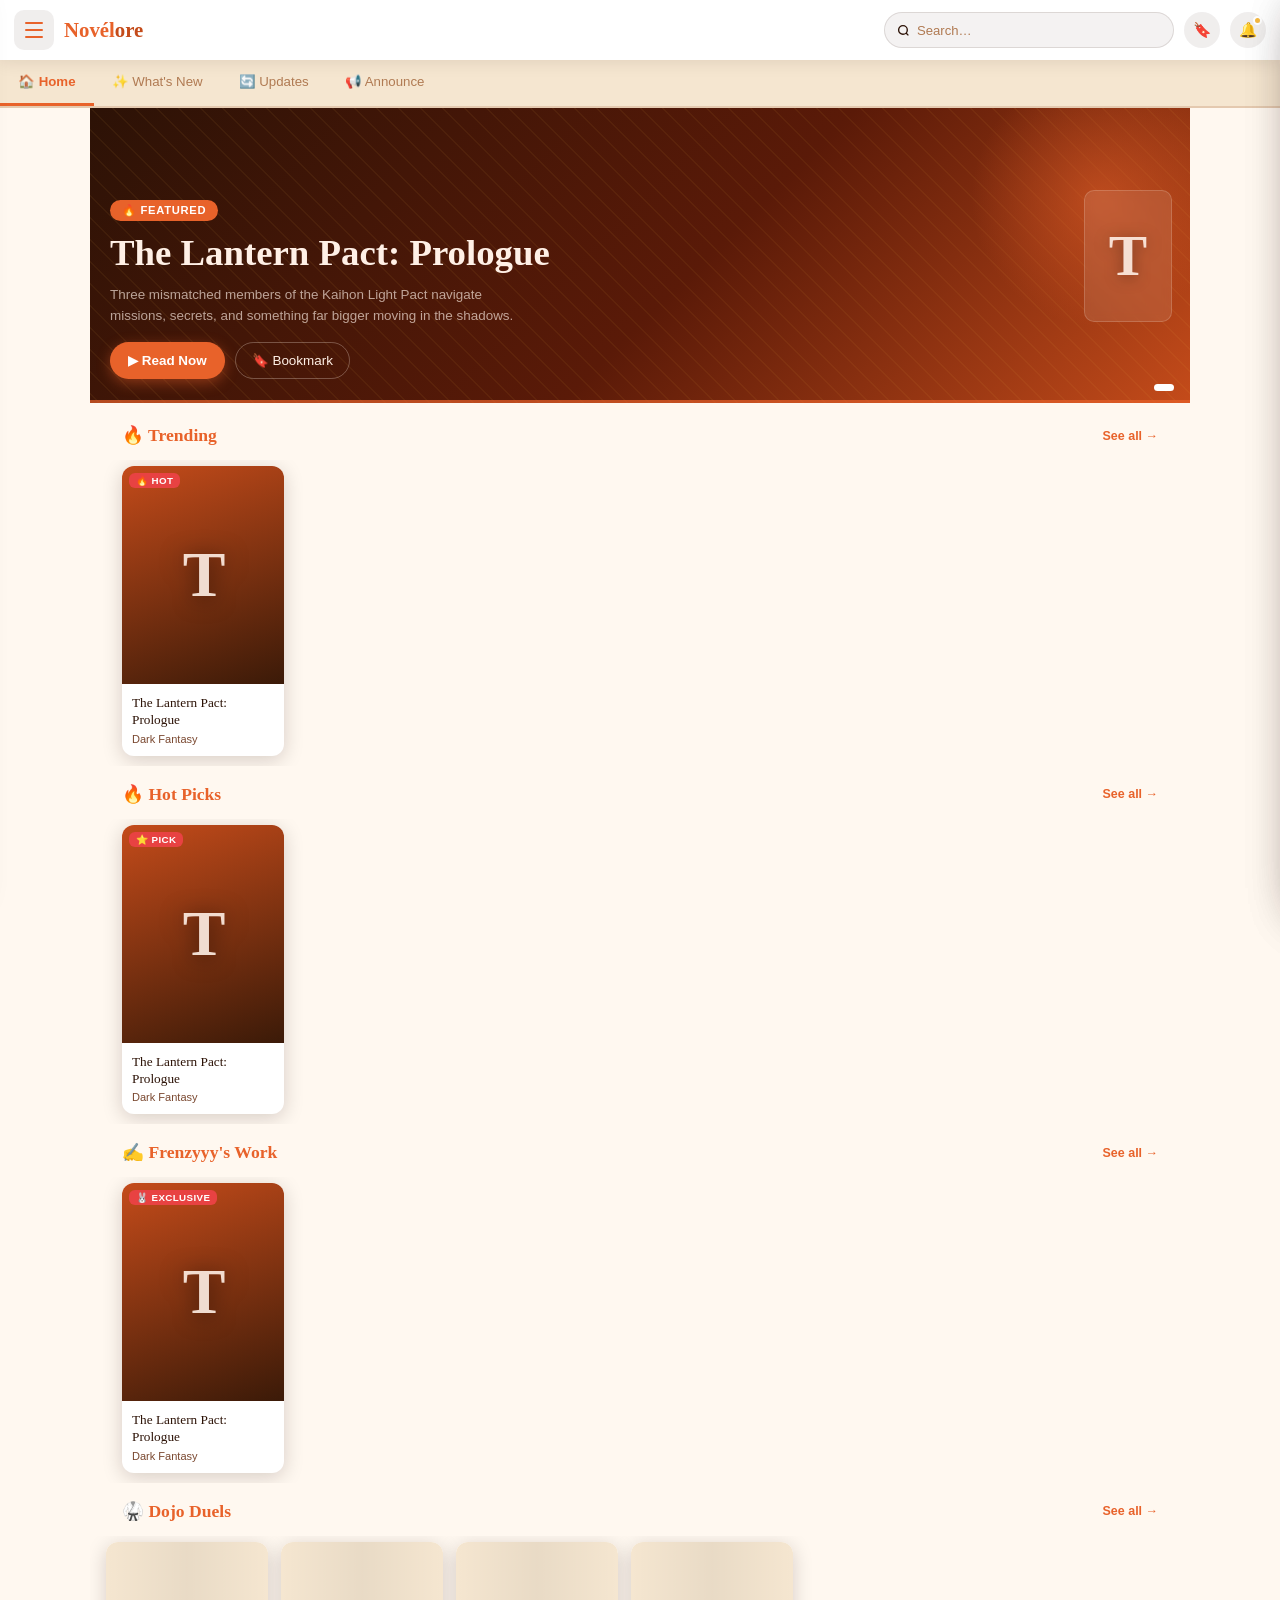
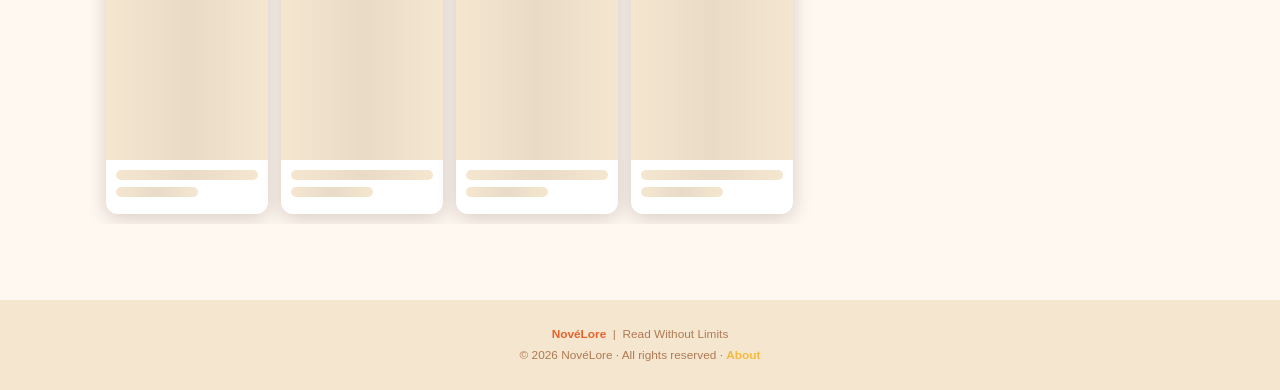
==== commit e082a181: "Update index.html" ====
--- a/index.html
+++ b/index.html
@@ -4562,7 +4562,8 @@
           { number: 7,
           title: 'A New Hand',
           date: 'Mar 20, 2026',
-          content: `The morning was the kind that didn't ask anything of you.
+          content: `---
+          The morning was the kind that didn't ask anything of you.
 
 Sun spread across the wide concrete ground of the Pact base, catching the edges of leaves on the decorative trees that lined the stone path in clean, unhurried light. Somewhere past the east wall, a bird was making noise. Everything else was quiet.
 
@@ -4752,7 +4753,7 @@
 
 Olivia looked back at him with an expression of complete, patient calm.
 
-"A Kurotsuki," she said, with an easy nod.”It's nice to see a younger version of Yoruma.”
+"A Kurotsuki," she said, with an easy nod. ”It's nice to see a younger version of Yoruma.”
 
 Then her gaze moved to Sean.
 
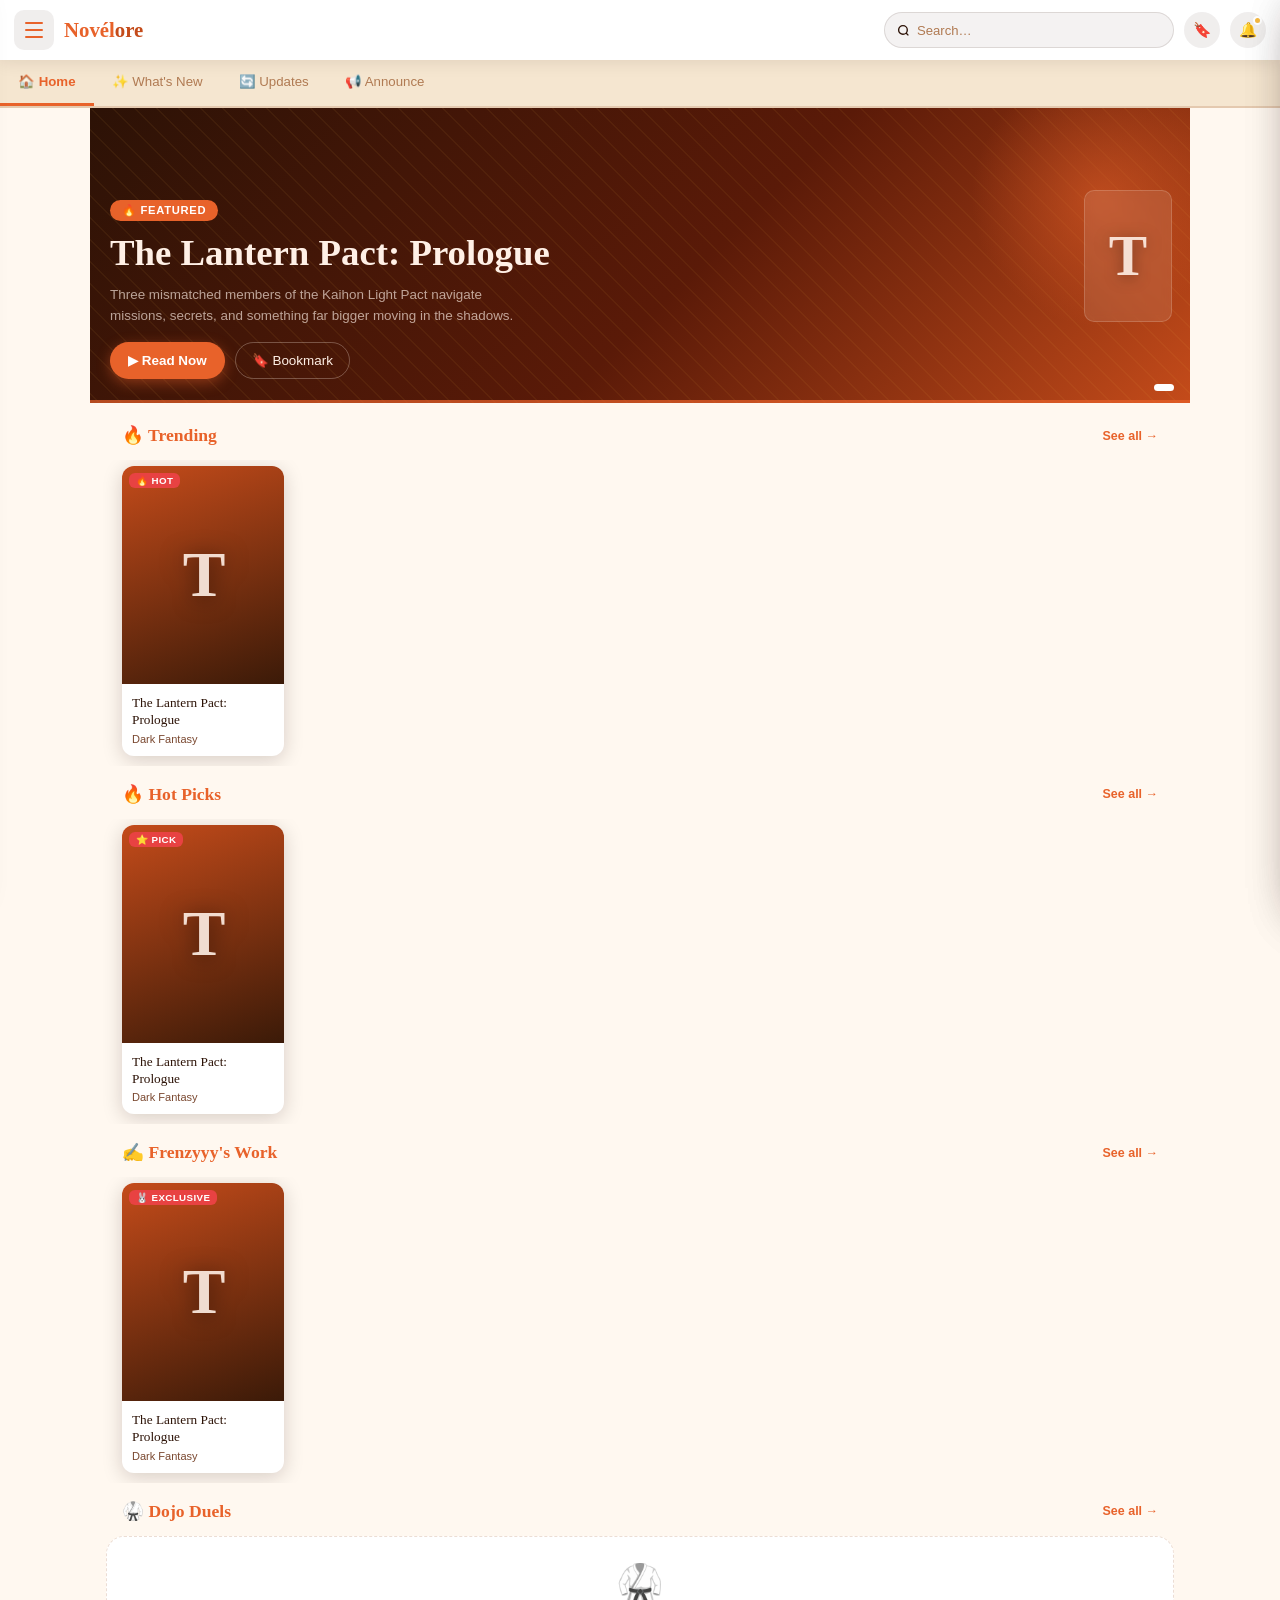
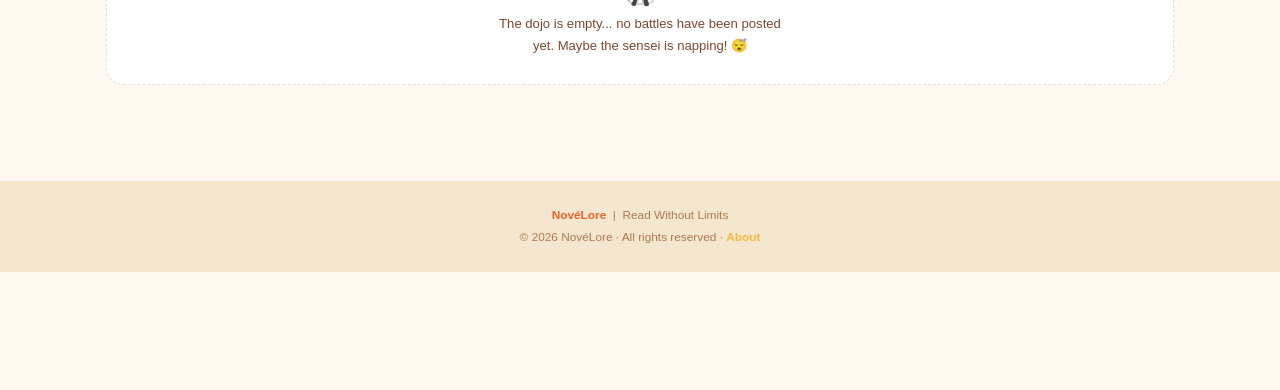
==== commit dc6dae74: "Update index.html" ====
--- a/index.html
+++ b/index.html
@@ -4827,7 +4827,7 @@
 
 Then he turned and walked back inside.
 
-—
+---
 
 Quiet settled over the three of them.
 
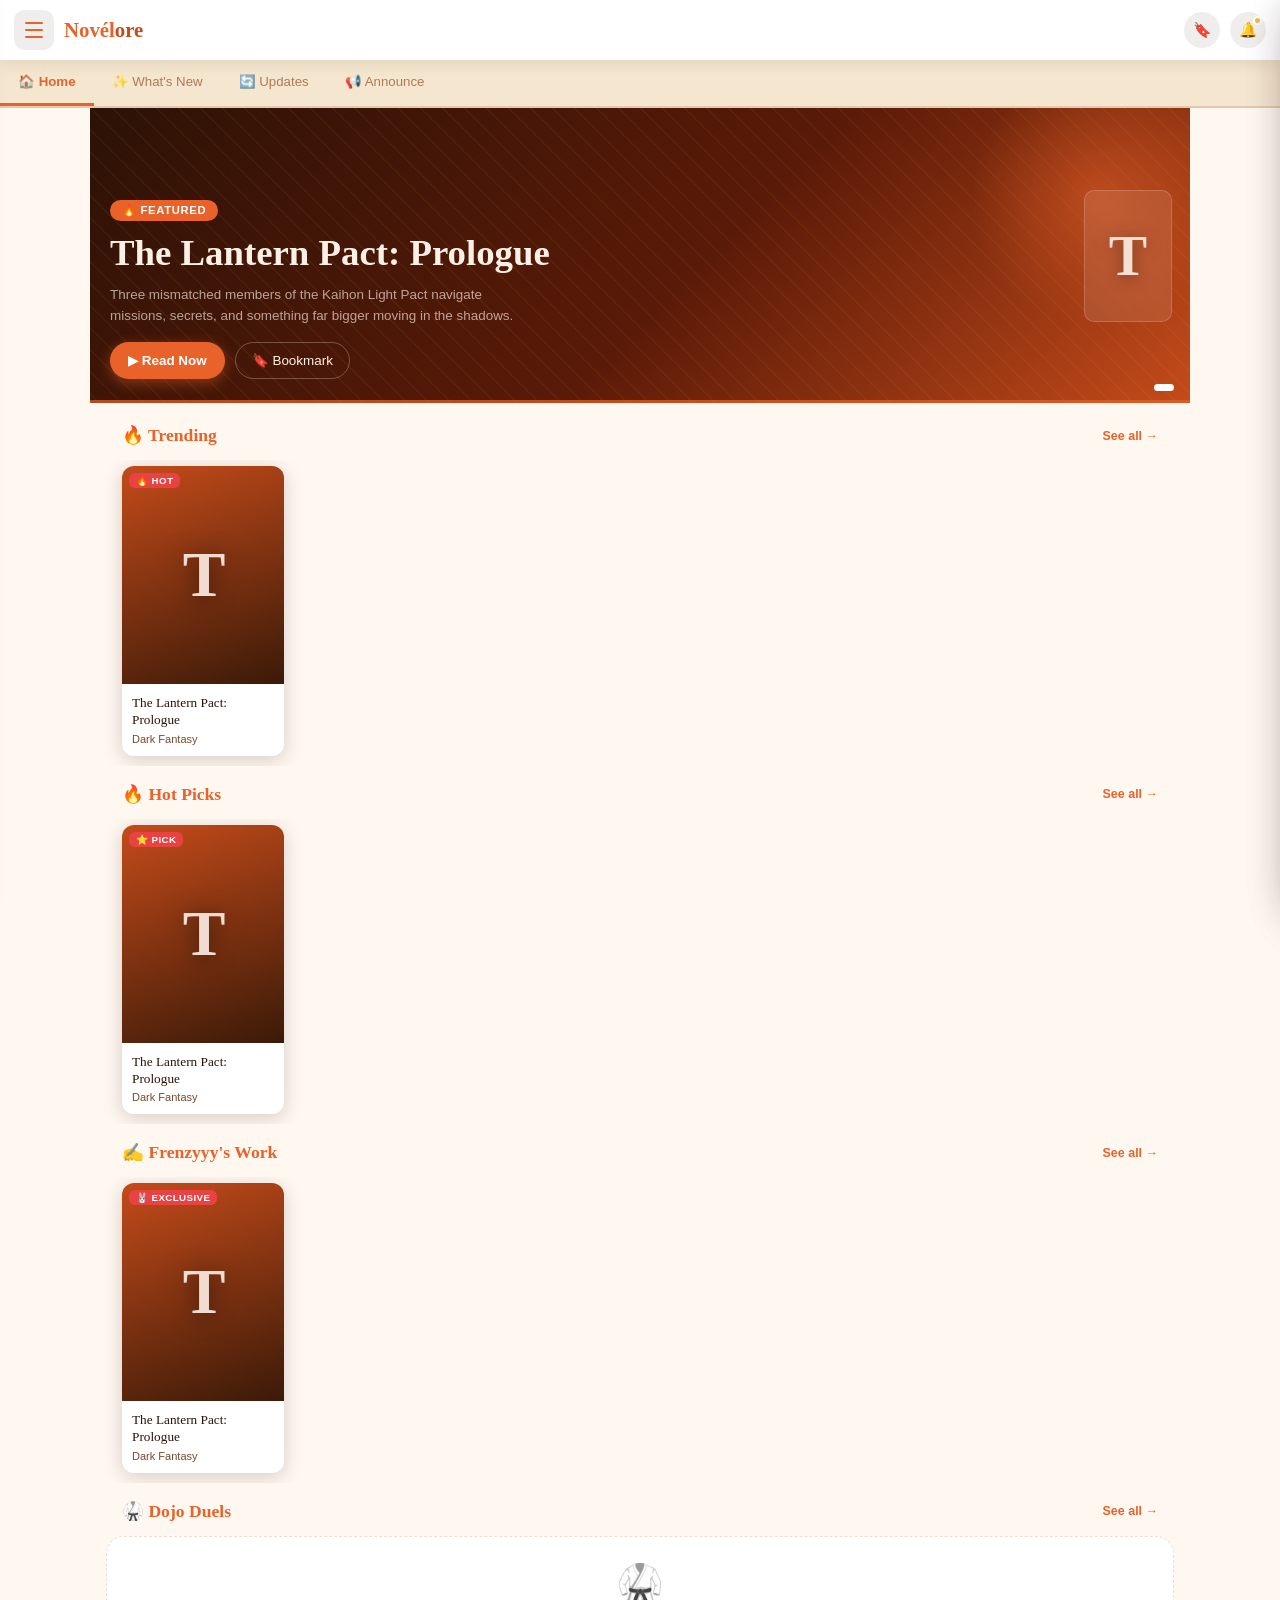
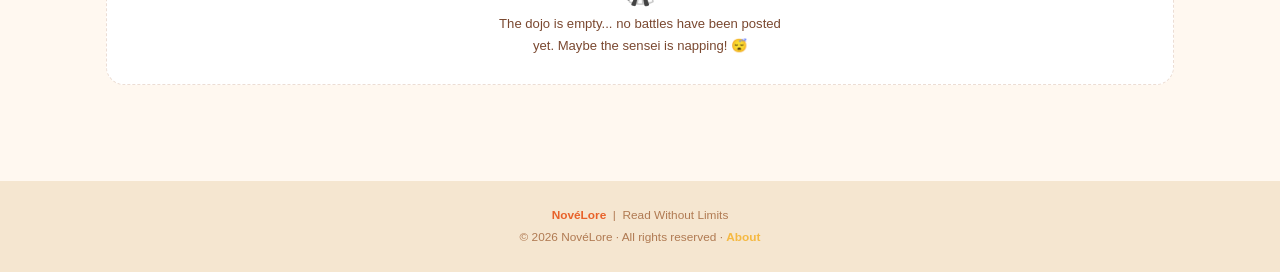
==== commit b848e73e: "Update index.html" ====
--- a/index.html
+++ b/index.html
@@ -1,5 +1,5 @@
 <!DOCTYPE html>
-<html lang="en" data-theme="dark" data-theme-source="system">
+<html lang="en" data-theme="light" data-theme-source="system">
 <head>
   <meta charset="UTF-8"/>
   <meta name="viewport" content="width=device-width,initial-scale=1.0,viewport-fit=cover"/>
@@ -564,12 +564,30 @@
 .changelog-version-meta{font-size:.72rem;color:var(--carrot);font-weight:600;margin-bottom:12px;letter-spacing:.3px;}
 .changelog-list{display:flex;flex-direction:column;gap:8px;}
 .changelog-item{font-size:.82rem;line-height:1.55;padding:10px 13px;border-radius:10px;color:var(--text-main);}
-.changelog-item.new{background:rgba(232,98,42,.1);border-left:3px solid var(--carrot);}
-.changelog-item.fix{background:rgba(232,66,66,.08);border-left:3px solid #E84242;}
-.changelog-item.tweak{background:rgba(245,185,66,.08);border-left:3px solid var(--amber);}
-[data-theme="light"] .changelog-item.new{background:rgba(232,98,42,.08);}
-[data-theme="light"] .changelog-item.fix{background:rgba(232,66,66,.06);}
-[data-theme="light"] .changelog-item.tweak{background:rgba(245,185,66,.07);}
+.changelog-item.new{background:rgba(232,98,42,.18);border-left:3px solid var(--carrot);}
+.changelog-item.fix{background:rgba(220,60,60,.16);border-left:3px solid #E84242;}
+.changelog-item.tweak{background:rgba(245,185,66,.16);border-left:3px solid var(--amber);}
+[data-theme="light"] .changelog-item.new{background:rgba(232,98,42,.14);border-left-color:var(--carrot);}
+[data-theme="light"] .changelog-item.fix{background:rgba(220,60,60,.13);border-left-color:#E84242;}
+[data-theme="light"] .changelog-item.tweak{background:rgba(245,185,66,.18);border-left-color:var(--amber);}
+
+/* Changelog hero — theme-aware gradient */
+.changelog-hero{
+  background:linear-gradient(135deg,#1A0D05 0%,#3B1A08 60%,#6B3318 100%);
+  transition:background var(--tr);
+}
+.changelog-hero h1{color:var(--amber);}
+.changelog-hero p{color:rgba(255,240,230,.65);}
+/* Changelog hero — light mode: inherits about-hero's orange gradient, white text */
+[data-theme="light"] .changelog-hero h1{color:#FFF0E6;}
+[data-theme="light"] .changelog-hero p{color:rgba(255,240,230,.88);}
+
+/* About hero — light mode: vibrant orange gradient, white text */
+[data-theme="light"] .about-hero{
+  background:linear-gradient(135deg,#C44B1A 0%,#E8622A 60%,#F5B942 100%);
+}
+[data-theme="light"] .about-hero h1{color:#FFF0E6;}
+[data-theme="light"] .about-hero p{color:rgba(255,240,230,.88);}
 
 /* ══════════ FOOTER ══════════ */
 footer{background:#22100A;color:rgba(255,240,230,.38);padding:24px 16px;text-align:center;font-size:.74rem;line-height:1.8;}
@@ -1044,12 +1062,9 @@
 [data-theme="light"] .ann h3{color:var(--text-main);}
 [data-theme="light"] .ann p{color:var(--text-muted);}
 [data-theme="light"] .ann-date{color:var(--carrot-deep);}
-[data-theme="light"] .ann-tp.new{background:rgba(232,98,42,.15);color:var(--carrot-deep);}
-[data-theme="light"] .ann-tp.event{background:rgba(160,100,0,.12);color:#8a5c00;}
-[data-theme="light"] .ann-tp.system{background:rgba(44,18,6,.08);color:var(--text-muted);}
-
-/* ══════════ LIGHT MODE — ABOUT HERO ══════════ */
-[data-theme="light"] .about-hero{background:linear-gradient(135deg,#C44B1A 0%,#E8622A 60%,#F5B942 100%);}
+[data-theme="light"] .ann-tp.new{background:rgba(232,98,42,.18);color:var(--carrot-deep);}
+[data-theme="light"] .ann-tp.event{background:rgba(160,100,0,.17);color:#8a5c00;}
+[data-theme="light"] .ann-tp.system{background:rgba(44,18,6,.12);color:var(--text-muted);}
 
 /* ══════════ LIGHT MODE — UPDATE & NOTIFICATION ITEMS ══════════ */
 [data-theme="light"] .upd{background:var(--bg-card);box-shadow:0 2px 10px rgba(44,18,6,.07);}
@@ -1211,10 +1226,6 @@
   <header id="topnav">
     <button class="burger" onclick="openSB()"><span></span><span></span><span></span></button>
     <span class="nav-logo">Novél<em>ore</em></span>
-    <label class="nav-search">
-      <svg width="13" height="13" viewBox="0 0 24 24" fill="none" stroke="currentColor" stroke-width="2.5"><circle cx="11" cy="11" r="8"/><path d="m21 21-4.35-4.35"/></svg>
-      <input type="search" id="search-input" placeholder="Search…"/>
-    </label>
     <!-- Bookmark button -->
     <button class="nav-ico" id="bm-btn" onclick="toggleBmMini()" aria-label="Bookmarks">
       🔖
@@ -1305,8 +1316,8 @@
       <div class="sc-body">
         <div class="theme-row">
           <div class="theme-row-l">
-            <span class="theme-icon" id="theme-icon">🌙</span>
-            <div><div class="theme-lbl" id="theme-lbl">Dark Mode</div><div class="theme-sub" id="theme-sub">Easy on the eyes at night</div></div>
+            <span class="theme-icon" id="theme-icon">🖥️</span>
+            <div><div class="theme-lbl" id="theme-lbl">System Default</div><div class="theme-sub" id="theme-sub">Follows your OS light/dark setting</div></div>
           </div>
           <label class="toggle-wrap">
             <input type="checkbox" id="theme-toggle" onchange="applyToggle(this.checked)"/>
@@ -1315,8 +1326,8 @@
         </div>
         <div class="theme-options">
           <div class="theme-opt" id="opt-light" onclick="setTheme('light')"><div class="oi">☀️</div><div class="ol">Light</div></div>
-          <div class="theme-opt active" id="opt-dark" onclick="setTheme('dark')"><div class="oi">🌙</div><div class="ol">Dark</div></div>
-          <div class="theme-opt" id="opt-system" onclick="setTheme('system')"><div class="oi">🖥️</div><div class="ol">System</div></div>
+          <div class="theme-opt" id="opt-dark" onclick="setTheme('dark')"><div class="oi">🌙</div><div class="ol">Dark</div></div>
+          <div class="theme-opt active" id="opt-system" onclick="setTheme('system')"><div class="oi">🖥️</div><div class="ol">System</div></div>
         </div>
         <p style="font-size:.71rem;color:var(--text-faint);margin-top:10px;line-height:1.6;padding:0 2px;">
           <strong style="color:var(--text-muted)">System</strong> automatically follows your device's light/dark setting and updates live.
@@ -1497,7 +1508,7 @@
     <!-- ── About ── -->
     <div class="sc">
       <div class="sc-hdr"><span>ℹ️</span><h2>About</h2></div>
-      <div class="sc-body"><p style="font-size:.82rem;color:var(--text-muted);line-height:1.8;">Version: <strong style="color:var(--text-main)">Beta v0.6.6</strong><br/>Built with ❤️ and 🥕 by Frenzyyy.<br/><span style="font-size:.74rem;">Hosted on GitHub Pages.</span></p>
+      <div class="sc-body"><p style="font-size:.82rem;color:var(--text-muted);line-height:1.8;">Version: <strong style="color:var(--text-main)">Beta v0.6.7</strong><br/>Built with ❤️ and 🥕 by Frenzyyy.<br/><span style="font-size:.74rem;">Hosted on GitHub Pages.</span></p>
       <div style="margin-top:12px;">
         <button class="setting-action-btn" onclick="goAbout()" style="width:100%;justify-content:center;">ℹ️ View Full About Page →</button>
       </div></div>
@@ -1553,14 +1564,24 @@
     <span class="page-nav-t">📋 Changelog</span>
   </nav>
   <div class="page-scroll">
-    <div class="about-hero" style="background:linear-gradient(135deg,#1A0D05 0%,#3B1A08 60%,#6B3318 100%);">
+    <div class="about-hero changelog-hero">
       <h1 style="font-size:clamp(1.5rem,5vw,2.2rem);">What's Changed</h1>
       <p>Every fix, feature, and update to NovéLore — tracked and documented.</p>
     </div>
     <div class="page-body">
 
       <div class="ab-sec">
-        <h2>v0.6.6 <span>— Current</span></h2>
+        <h2>v0.6.7 <span>— Current</span></h2>
+        <div class="changelog-version-meta">🗓 April 2026 · Beta</div>
+        <div class="changelog-list">
+          <div class="changelog-item new">✨ Changelog page now fully respects your theme — Light, Dark, and System modes all apply correctly</div>
+          <div class="changelog-item tweak">⚙️ Changelog hero banner is now theme-aware (removed hardcoded dark gradient)</div>
+          <div class="changelog-item tweak">⚙️ About hero banner now adapts to Light Mode for consistent theming across all pages</div>
+        </div>
+      </div>
+
+      <div class="ab-sec">
+        <h2>v0.6.6 <span>— Previous</span></h2>
         <div class="changelog-version-meta">🗓 April 2026 · Beta</div>
         <div class="changelog-list">
             <div class="changelog-item tweak">⚙️ Removed "Clear all" button from notifications drawer</div>
@@ -1716,7 +1737,7 @@
      SCRIPT
 ════════════════════════════════════════════ -->
 
-<script data-cfasync="false" src="/cdn-cgi/scripts/5c5dd728/cloudflare-static/email-decode.min.js"></script><script data-cfasync="false" src="/cdn-cgi/scripts/5c5dd728/cloudflare-static/email-decode.min.js"></script><script data-cfasync="false" src="/cdn-cgi/scripts/5c5dd728/cloudflare-static/email-decode.min.js"></script><script>
+<script>
 'use strict';
 
 /* ═══════════════════════════════════════════
@@ -1794,8 +1815,14 @@
 ═══════════════════════════════════════════ */
 const LS = {
   get: k => { try { return JSON.parse(localStorage.getItem(k)); } catch { return null; } },
-  set: (k,v) => localStorage.setItem(k, JSON.stringify(v)),
+  set: (k,v) => { try { localStorage.setItem(k, JSON.stringify(v)); } catch {} },
 };
+
+// Hard failsafe: if init hangs for any reason, force-dismiss after 6s
+setTimeout(() => {
+  const ls = document.getElementById('loading-screen');
+  if (ls) { ls.style.transition = 'none'; ls.remove(); }
+}, 6000);
 function setTheme(mode) {
   const isSystem = mode === 'system';
   let resolved = mode;
@@ -2311,8 +2338,10 @@
 }
 function goSettings() {
   closeSB(); showScreen('screen-settings');
-  const dark = document.documentElement.getAttribute('data-theme')==='dark';
-  document.getElementById('theme-toggle').checked = dark;
+  // Fully resync the theme UI (toggle, icon, label, subtitle, option buttons)
+  const source = document.documentElement.getAttribute('data-theme-source');
+  const saved  = LS.get('nl_theme');
+  setTheme(source === 'system' ? 'system' : (saved || 'system'));
   restoreReadingPrefs();
   // Populate novel progress for every novel dynamically
   try {
@@ -5373,6 +5402,7 @@
   Loader.setP(90, 'Restoring your session…');
   await Loader.wait(120);
 
+  try {
   const savedScreen = LS.get('nl_screen');
   const savedTab    = LS.get('nl_tab');
   const savedScroll = LS.get('nl_scroll');
@@ -5405,6 +5435,7 @@
       }, 80);
     });
   }
+  } catch(e) { console.error('Session restore error:', e); }
 
   // ── Step 7: wire search
   Loader.setP(96, 'Almost ready…');
@@ -5426,7 +5457,7 @@
     });
   }
 
-  // ── Step 8: done — dismiss loading screen
+  // ── Step 8: dismiss loader
   await Loader.dismiss();
 
 })();
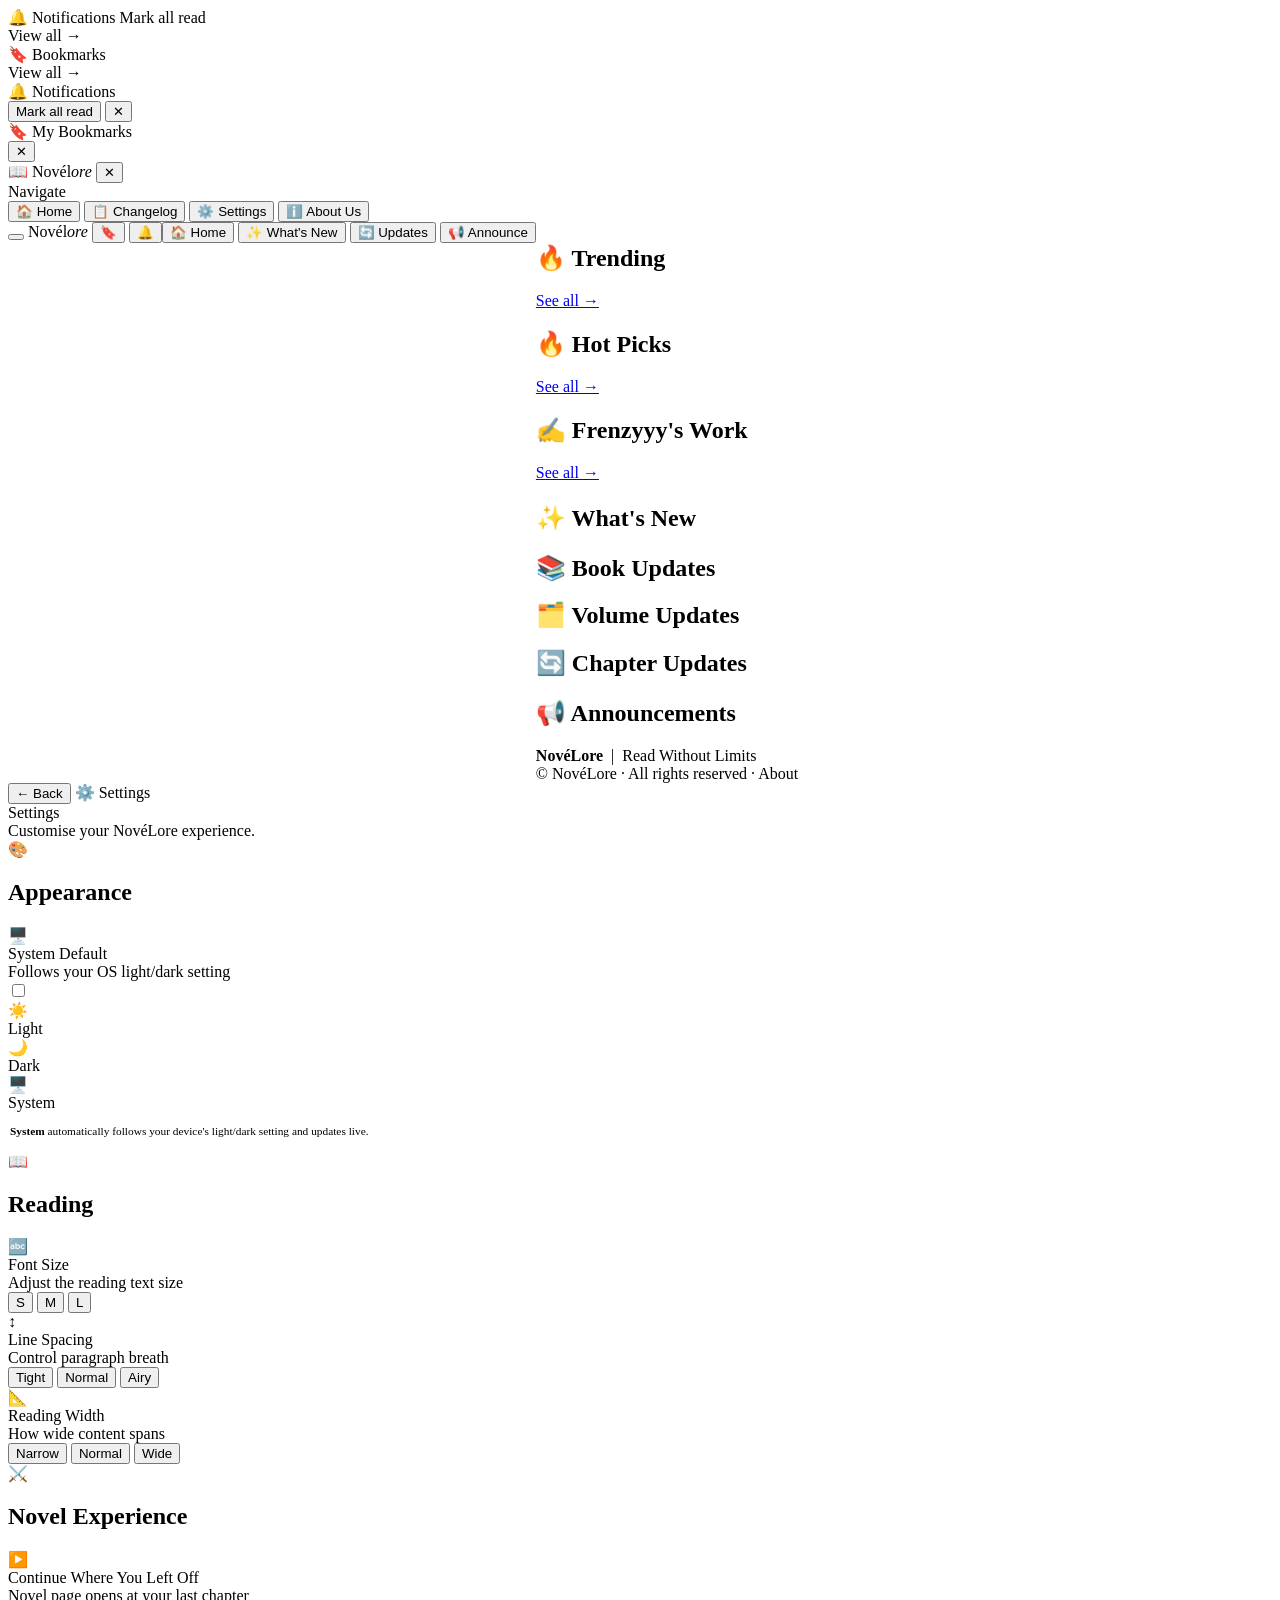
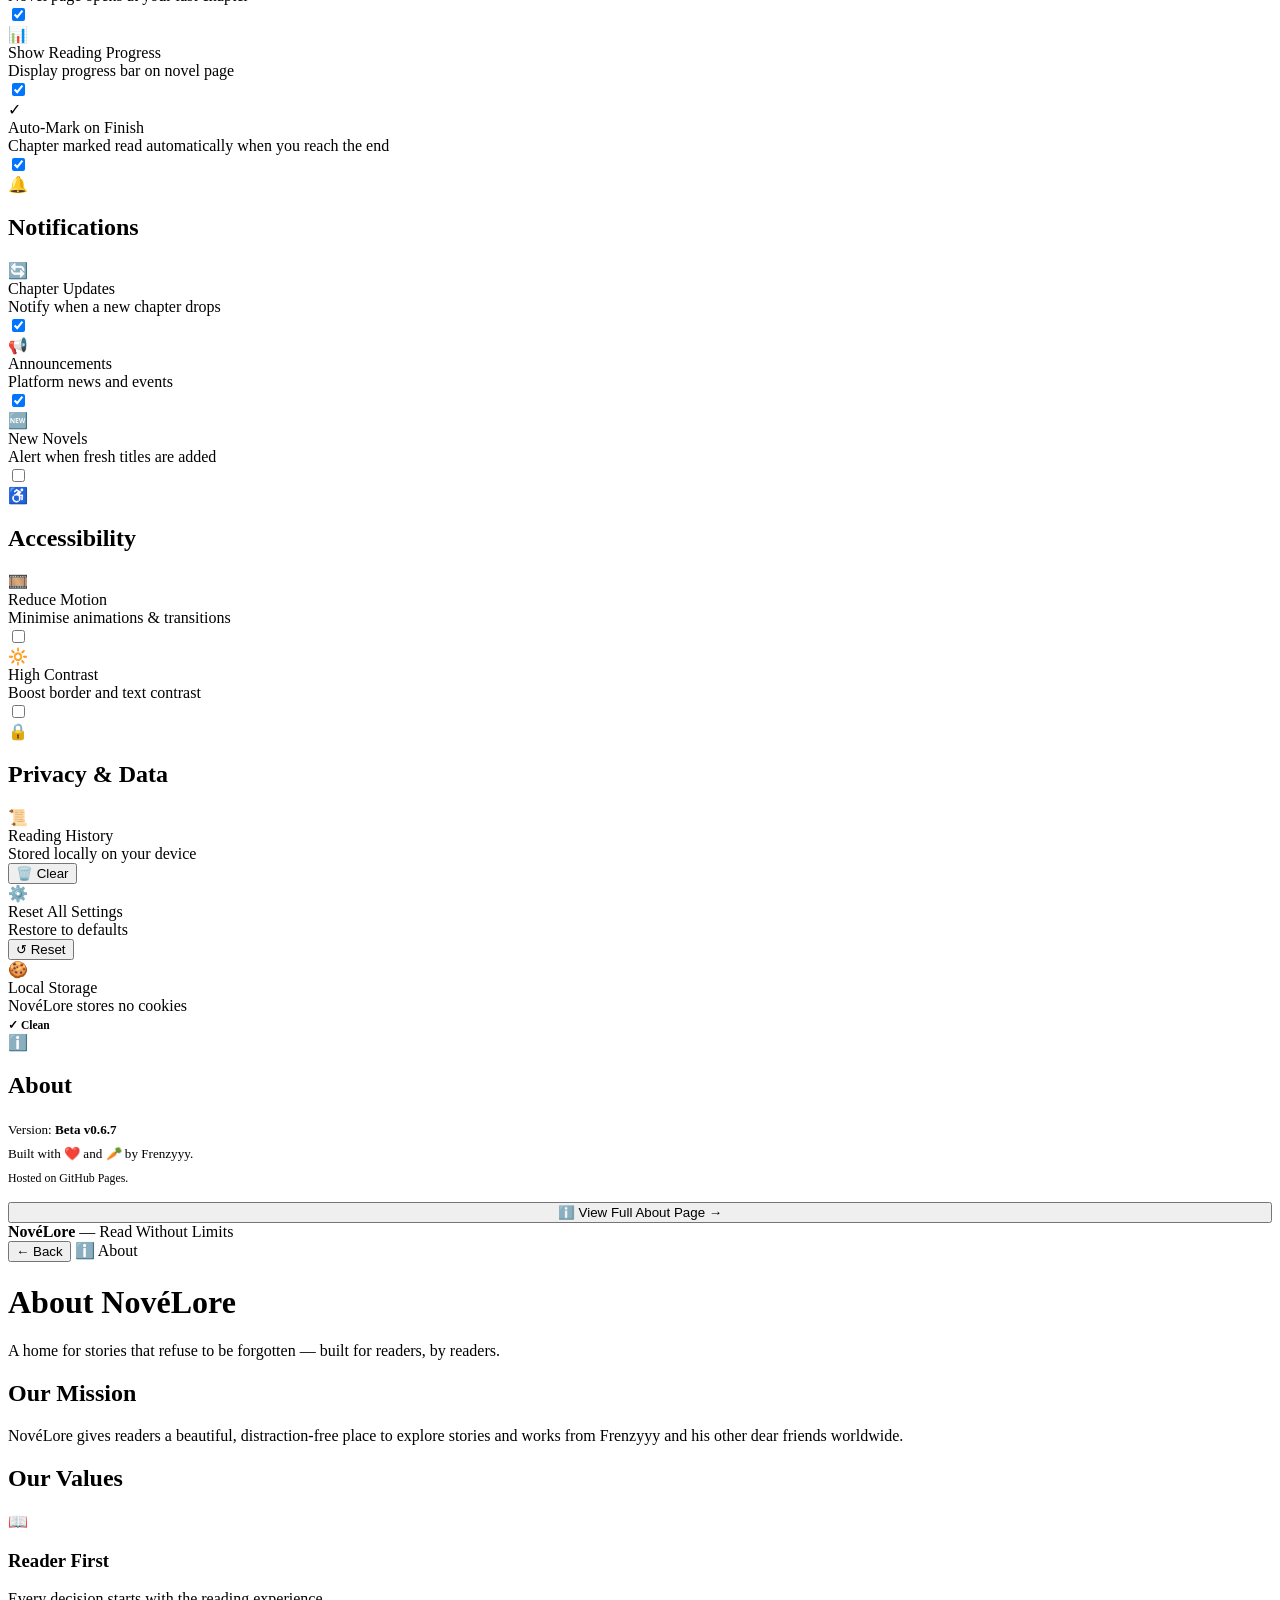
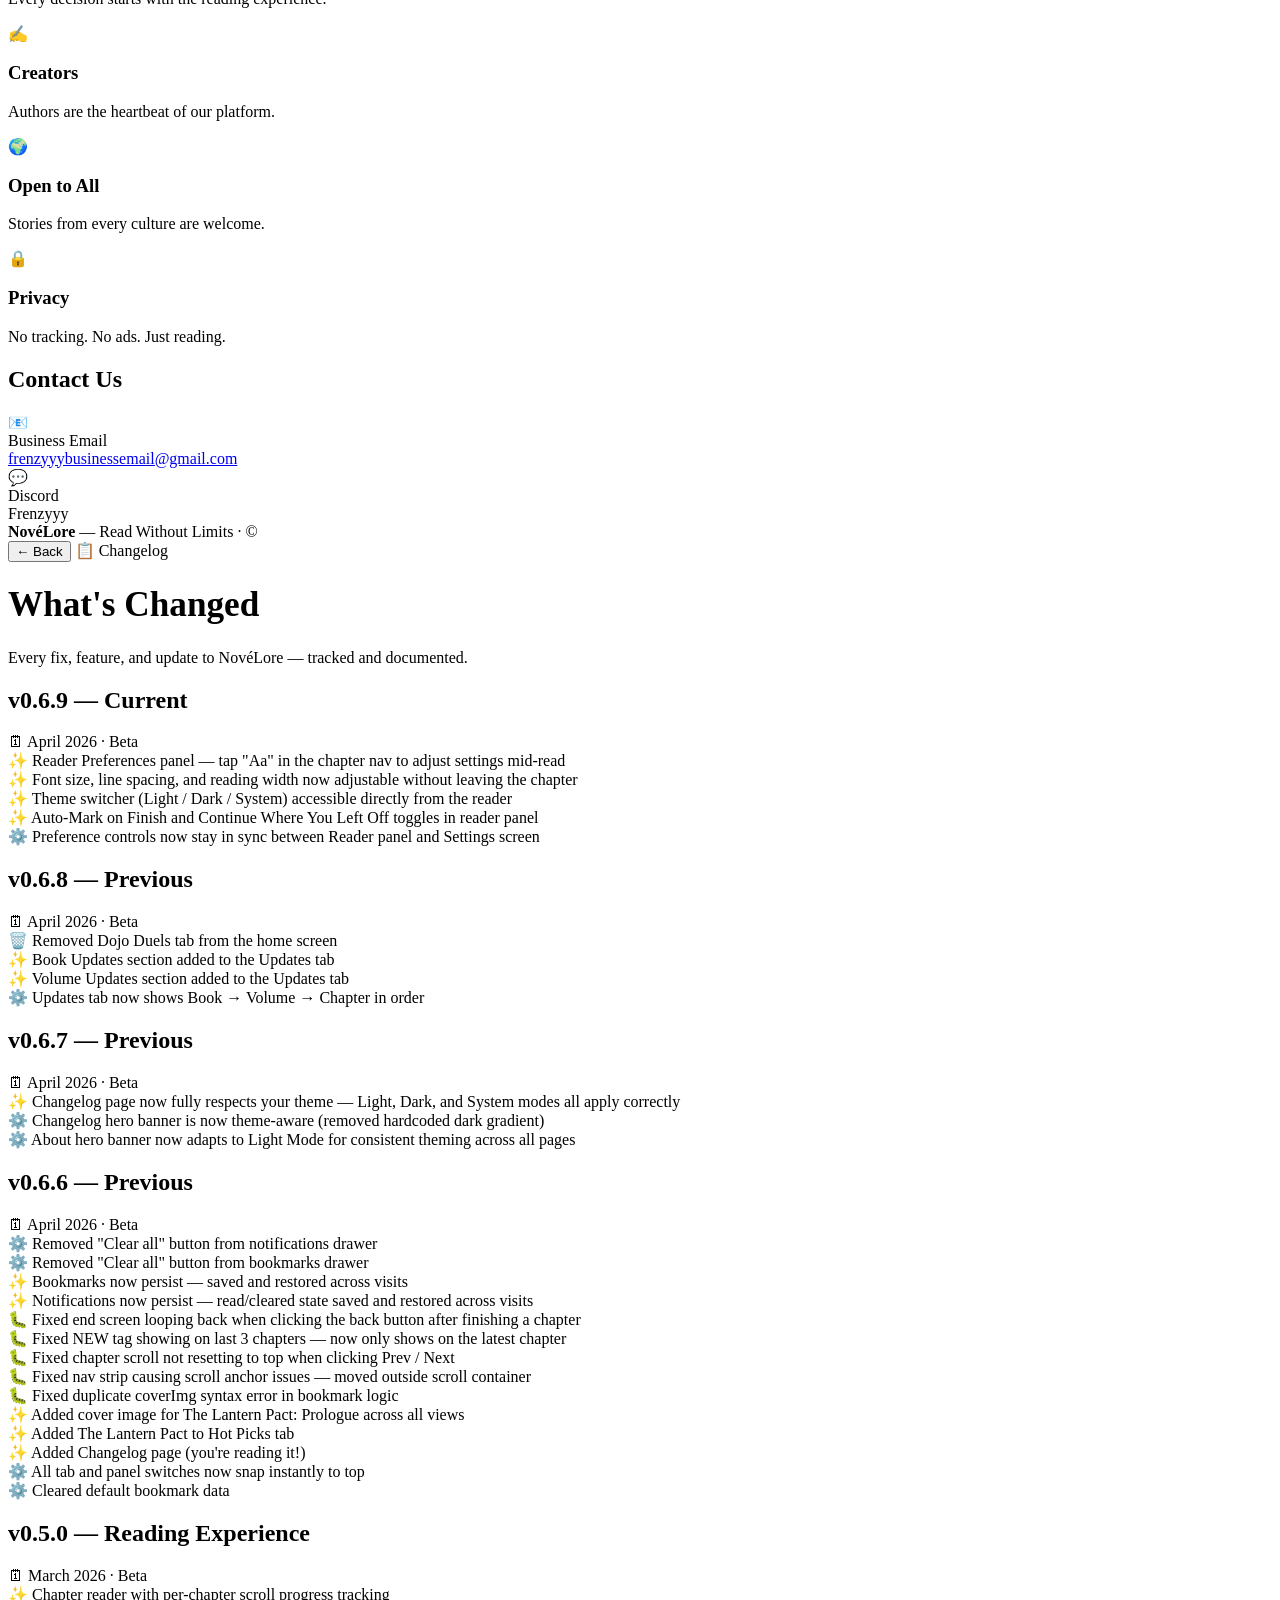
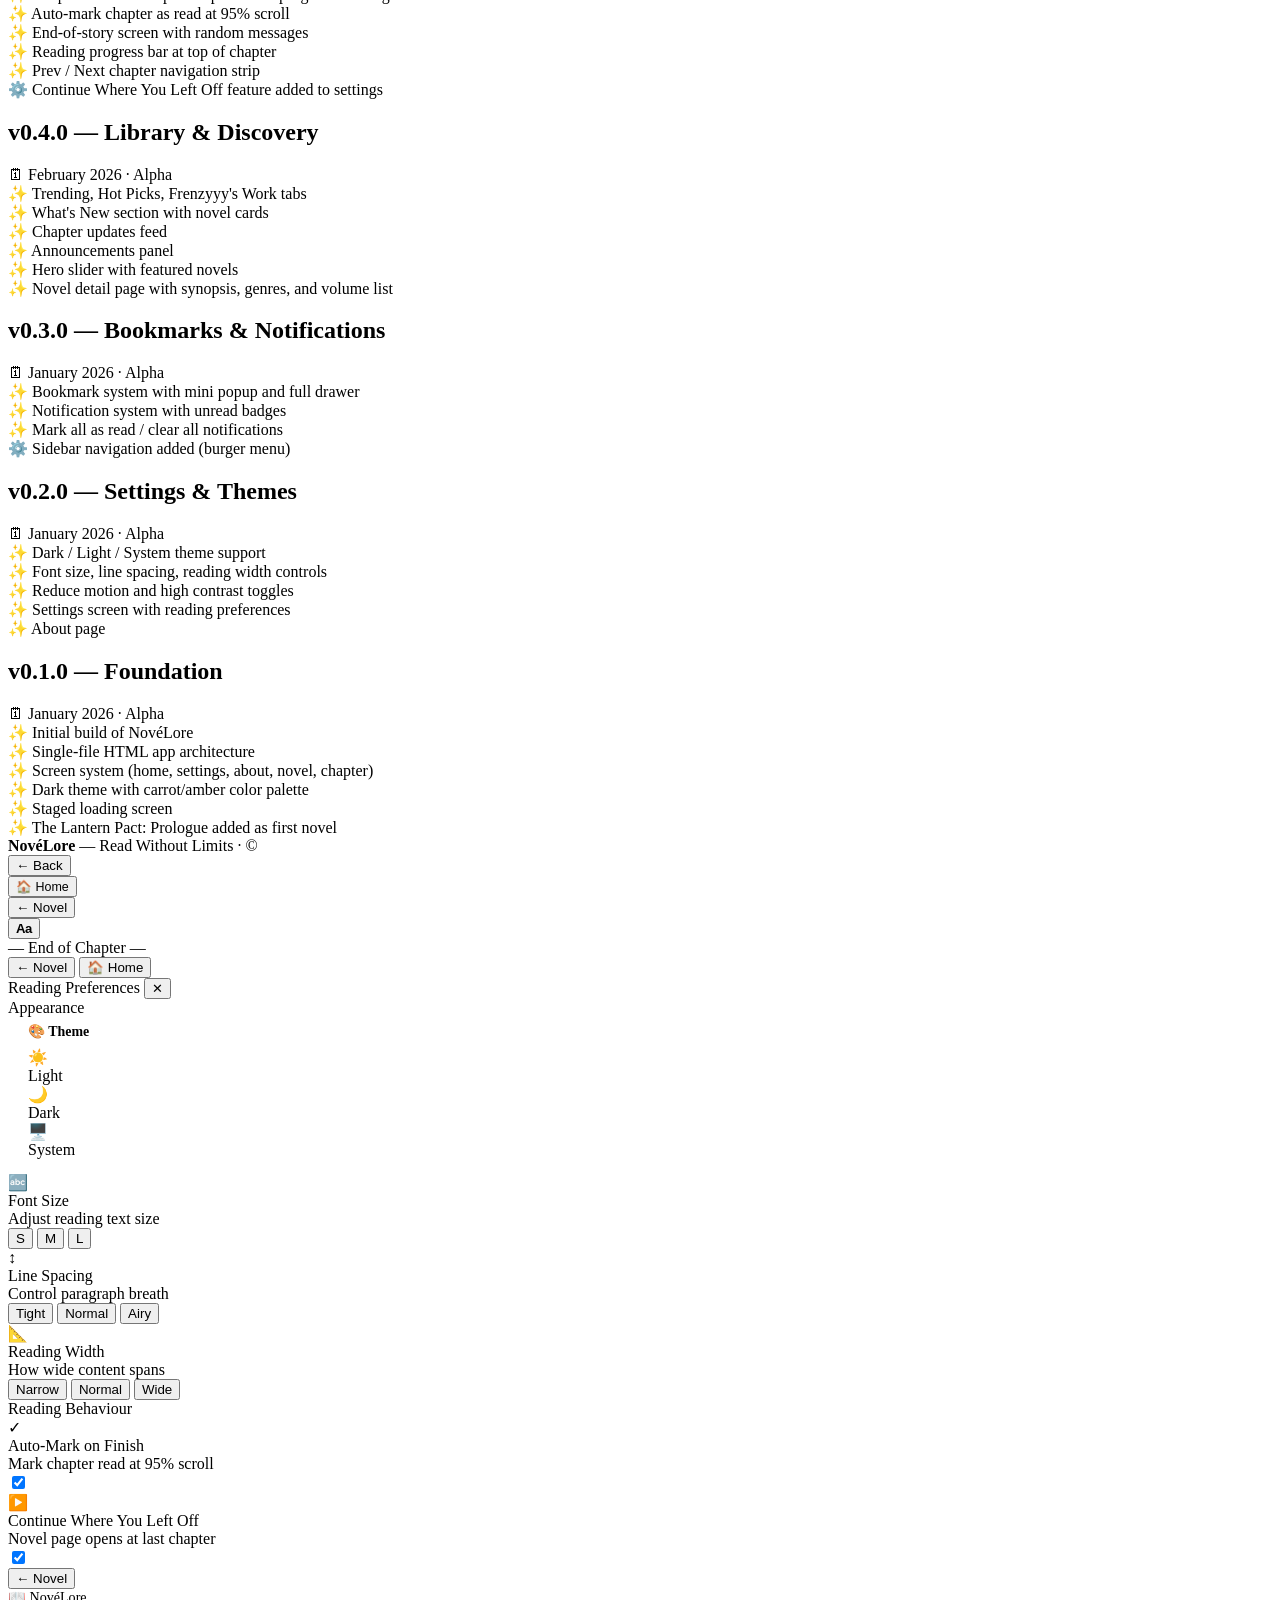
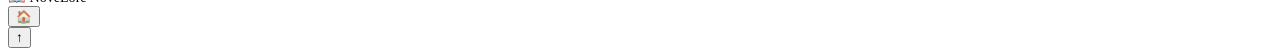
==== commit 609ef4c0: "Update index.html" ====
--- a/index.html
+++ b/index.html
@@ -16,1103 +16,9 @@
   <link href="https://fonts.googleapis.com/css2?family=Playfair+Display:wght@400;700;900&family=DM+Sans:wght@300;400;500;600&family=DM+Serif+Display:ital@0;1&display=swap" rel="stylesheet"/>
 
   <!-- Styles -->
-  <style>
-/* ══════════ VARIABLES ══════════ */
-:root{
-  --carrot:#E8622A;--carrot-deep:#C44B1A;--carrot-light:#F4924A;
-  --carrot-pale:#FDDBB8;--amber:#F5B942;
-  --sb-bg:#2A1005;--sb-light:#A0582A;
-  --radius:12px;--radius-lg:18px;
-  --shadow:0 4px 20px rgba(30,10,0,.18);
-  --shadow-lg:0 12px 48px rgba(30,10,0,.32);
-  --nav-h:60px;--tab-h:46px;--sidebar-w:280px;
-  --tr:.3s ease;
-}
-[data-theme="dark"]{
-  --bg:#1A0D05;--bg-card:#2C1206;--bg-elevated:#3B1A08;
-  --border:rgba(255,255,255,.08);--border-mid:rgba(255,255,255,.14);
-  --text-main:#FFF0E6;--text-muted:#C4926A;--text-faint:#7A4830;
-  --nav-bg:#22100A;--tab-bg:#3B1A08;
-  --chip-bg:#3B1A08;--chip-text:#C4926A;
-  --toggle-bg:#4A2210;--panel-bg:#2C1206;
-  --overlay-notif:rgba(10,4,0,.7);
-}
-[data-theme="light"]{
-  --bg:#FFF8F0;--bg-card:#FFFFFF;--bg-elevated:#F5E6D0;
-  --border:#F0DCC8;--border-mid:rgba(160,88,42,.2);
-  --text-main:#2C1206;--text-muted:#7A4830;--text-faint:#B07A52;
-  --nav-bg:#3B1A08;--tab-bg:#6B3318;
-  --chip-bg:#FFFFFF;--chip-text:#6B3318;
-  --toggle-bg:#F0DCC8;--panel-bg:#FFFFFF;
-  --overlay-notif:rgba(10,4,0,.5);
-}
-
-/* ══════════ RESET ══════════ */
-*,*::before,*::after{box-sizing:border-box;margin:0;padding:0;}
-html{-webkit-text-size-adjust:100%;}
-body{font-family:'DM Sans',sans-serif;background:var(--bg);color:var(--text-main);min-height:100dvh;overflow-x:hidden;transition:background var(--tr),color var(--tr);}
-a{text-decoration:none;color:inherit;}
-button{cursor:pointer;border:none;background:none;font-family:inherit;-webkit-tap-highlight-color:transparent;}
-ul{list-style:none;}
-
-/* ══════════ SCREEN SYSTEM ══════════ */
-.screen{display:none;flex-direction:column;min-height:100dvh;}
-.screen.active{display:flex;}
-#screen-app{flex-direction:column;}
-
-/* ══════════ OVERLAY ══════════ */
-#overlay{position:fixed;inset:0;z-index:90;background:rgba(10,4,0,.65);opacity:0;pointer-events:none;transition:opacity .32s;backdrop-filter:blur(4px);}
-#overlay.on{opacity:1;pointer-events:all;}
-
-/* ══════════ PANEL OVERLAY (notifications full / bookmark) ══════════ */
-.panel-overlay{
-  position:fixed;inset:0;z-index:200;
-  background:transparent;
-  opacity:0;
-  pointer-events:none;
-  transition:opacity .28s, background .28s;
-  backdrop-filter:none;
-}
-.panel-overlay.on{opacity:1;pointer-events:all;}
-/* When a full drawer is open, dim + blur the background */
-.panel-overlay.dimmed{background:rgba(10,4,0,.55);backdrop-filter:blur(2px);}
-
-/* ══════════ SIDE DRAWER (full notif + bookmark) ══════════ */
-.side-drawer{
-  position:fixed;top:0;right:-420px;
-  width:min(400px,100vw);height:100dvh;
-  background:var(--panel-bg);
-  z-index:210;
-  display:flex;flex-direction:column;
-  transition:right .34s cubic-bezier(.4,0,.2,1);
-  box-shadow:var(--shadow-lg);
-  border-left:1px solid var(--border-mid);
-}
-.side-drawer.open{right:0;}
-.drawer-hdr{
-  display:flex;align-items:center;justify-content:space-between;
-  padding:16px 20px 13px;
-  border-bottom:1px solid var(--border);
-  flex-shrink:0;gap:10px;
-}
-.drawer-hdr-l{display:flex;align-items:center;gap:9px;min-width:0;}
-.drawer-hdr-r{display:flex;align-items:center;gap:8px;flex-shrink:0;}
-.drawer-title{font-family:'Playfair Display',serif;font-size:1.05rem;font-weight:700;color:var(--text-main);white-space:nowrap;}
-.drawer-count{
-  font-size:.68rem;font-weight:700;
-  color:var(--carrot);background:rgba(232,98,42,.13);
-  border:1px solid rgba(232,98,42,.22);
-  padding:2px 9px;border-radius:20px;white-space:nowrap;flex-shrink:0;
-}
-.drawer-action{
-  font-size:.73rem;font-weight:600;color:var(--text-muted);
-  background:var(--bg-elevated);border:1px solid var(--border);
-  border-radius:8px;padding:5px 11px;
-  transition:all .2s;white-space:nowrap;
-}
-.drawer-action:hover{color:var(--carrot);border-color:var(--carrot);background:rgba(232,98,42,.08);}
-.drawer-action.danger:hover{color:#E84242;border-color:#E84242;background:rgba(232,66,66,.08);}
-.drawer-close{
-  width:32px;height:32px;border-radius:50%;
-  background:var(--bg-elevated);color:var(--text-muted);
-  display:flex;align-items:center;justify-content:center;
-  font-size:1rem;transition:background .2s;flex-shrink:0;
-}
-.drawer-close:hover{background:var(--carrot);color:#fff;}
-.drawer-body{flex:1;overflow-y:auto;scrollbar-width:thin;scrollbar-color:var(--border-mid) transparent;}
-.drawer-body::-webkit-scrollbar{width:4px;}
-.drawer-body::-webkit-scrollbar-track{background:transparent;}
-.drawer-body::-webkit-scrollbar-thumb{background:var(--border-mid);border-radius:4px;}
-
-/* ══════════ NOTIFICATION ITEMS (shared) ══════════ */
-.np-item{display:flex;gap:12px;padding:14px 20px;border-bottom:1px solid var(--border);cursor:pointer;transition:background .18s;}
-.np-item:last-child{border-bottom:none;}
-.np-item:hover{background:rgba(232,98,42,.07);}
-.np-item.unread{background:rgba(232,98,42,.06);}
-.np-unread-dot{flex-shrink:0;width:8px;height:8px;border-radius:50%;background:var(--carrot);margin-top:5px;}
-.np-unread-dot.read{background:transparent;border:1.5px solid var(--border-mid);}
-.np-body{flex:1;min-width:0;}
-.np-msg{font-size:.85rem;color:var(--text-main);line-height:1.45;margin-bottom:3px;}
-.np-time{font-size:.71rem;color:var(--text-muted);}
-.np-empty{padding:44px 20px;text-align:center;color:var(--text-muted);}
-.np-empty-icon{font-size:2.5rem;display:block;margin-bottom:10px;}
-.np-empty p{font-size:.85rem;}
-
-/* Mini popup (nav bell quick view) */
-#notif-mini{
-  position:fixed;top:calc(var(--nav-h) + 8px);right:12px;
-  width:min(320px,calc(100vw - 24px));
-  background:var(--panel-bg);
-  border-radius:16px;
-  box-shadow:var(--shadow-lg);
-  border:1px solid var(--border-mid);
-  z-index:220;
-  opacity:0;pointer-events:none;
-  transform:translateY(-8px) scale(.97);
-  transition:opacity .2s,transform .2s;
-}
-#notif-mini.show{opacity:1;pointer-events:all;transform:none;}
-.mini-hdr{display:flex;align-items:center;justify-content:space-between;padding:14px 16px 10px;border-bottom:1px solid var(--border);}
-.mini-title{font-family:'Playfair Display',serif;font-size:.95rem;font-weight:700;color:var(--text-main);}
-.mini-mark{font-size:.73rem;font-weight:600;color:var(--carrot);cursor:pointer;}
-.mini-list{max-height:260px;overflow-y:auto;scrollbar-width:none;}
-.mini-list::-webkit-scrollbar{display:none;}
-.mini-item{display:flex;gap:10px;padding:11px 16px;border-bottom:1px solid var(--border);cursor:pointer;transition:background .18s;}
-.mini-item:last-child{border-bottom:none;}
-.mini-item:hover{background:rgba(232,98,42,.07);}
-.mini-item.unread{background:rgba(232,98,42,.05);}
-.mini-dot{flex-shrink:0;width:7px;height:7px;border-radius:50%;background:var(--carrot);margin-top:5px;}
-.mini-dot.read{background:transparent;border:1.5px solid var(--border-mid);}
-.mini-msg{font-size:.81rem;color:var(--text-main);line-height:1.42;margin-bottom:2px;}
-.mini-time{font-size:.69rem;color:var(--text-muted);}
-.mini-footer{padding:11px 16px;border-top:1px solid var(--border);display:flex;justify-content:space-between;align-items:center;}
-.mini-footer .view-all{font-size:.78rem;font-weight:600;color:var(--carrot);cursor:pointer;}
-.mini-footer .view-all:hover{color:var(--carrot-deep);}
-
-/* ══════════ BOOKMARK ITEMS ══════════ */
-#bm-mini{
-  position:fixed;top:calc(var(--nav-h) + 8px);right:56px;
-  width:min(300px,calc(100vw - 24px));
-  background:var(--panel-bg);
-  border-radius:16px;
-  box-shadow:var(--shadow-lg);
-  border:1px solid var(--border-mid);
-  z-index:220;
-  opacity:0;pointer-events:none;
-  transform:translateY(-8px) scale(.97);
-  transition:opacity .2s,transform .2s;
-}
-#bm-mini.show{opacity:1;pointer-events:all;transform:none;}
-.bm-item{display:flex;align-items:center;gap:12px;padding:12px 16px;border-bottom:1px solid var(--border);cursor:pointer;transition:background .18s;text-decoration:none;}
-.bm-item:last-child{border-bottom:none;}
-.bm-item:hover{background:rgba(232,98,42,.07);}
-.bm-cover{flex-shrink:0;width:42px;height:56px;border-radius:7px;display:flex;align-items:center;justify-content:center;font-size:1.5rem;overflow:hidden;}
-.bm-info{flex:1;min-width:0;}
-.bm-title{font-size:.84rem;font-weight:600;color:var(--text-main);white-space:nowrap;overflow:hidden;text-overflow:ellipsis;margin-bottom:3px;}
-.bm-meta{font-size:.71rem;color:var(--text-muted);}
-.bm-remove{flex-shrink:0;font-size:.85rem;color:var(--text-faint);padding:4px;transition:color .2s;}
-.bm-remove:hover{color:#E84242;}
-.bm-hdr{display:flex;align-items:center;justify-content:space-between;padding:14px 16px 10px;border-bottom:1px solid var(--border);}
-.bm-title-hdr{font-family:'Playfair Display',serif;font-size:.95rem;font-weight:700;color:var(--text-main);}
-.bm-empty{padding:36px 16px;text-align:center;color:var(--text-muted);}
-.bm-empty-icon{font-size:2.2rem;display:block;margin-bottom:8px;}
-.bm-empty p{font-size:.82rem;}
-
-/* Bookmark drawer (full panel, same .side-drawer) */
-.bm-drawer-item{display:flex;align-items:center;gap:14px;padding:14px 20px;border-bottom:1px solid var(--border);cursor:pointer;transition:background .18s;}
-.bm-drawer-item:hover{background:rgba(232,98,42,.07);}
-.bm-drawer-cover{flex-shrink:0;width:50px;height:66px;border-radius:9px;display:flex;align-items:center;justify-content:center;font-size:1.8rem;overflow:hidden;}
-.bm-drawer-info{flex:1;min-width:0;}
-.bm-drawer-title{font-family:'DM Serif Display',serif;font-size:.92rem;color:var(--text-main);margin-bottom:3px;white-space:nowrap;overflow:hidden;text-overflow:ellipsis;}
-.bm-drawer-meta{font-size:.74rem;color:var(--text-muted);}
-.bm-drawer-remove{flex-shrink:0;width:30px;height:30px;border-radius:50%;background:var(--bg-elevated);display:flex;align-items:center;justify-content:center;color:var(--text-faint);transition:all .2s;font-size:.85rem;}
-.bm-drawer-remove:hover{background:#E84242;color:#fff;}
-
-/* ══════════ SIDEBAR ══════════ */
-#sidebar{position:fixed;top:0;left:calc(-1 * var(--sidebar-w) - 24px);width:var(--sidebar-w);height:100dvh;background:var(--sb-bg);z-index:100;display:flex;flex-direction:column;transition:left .36s cubic-bezier(.4,0,.2,1);box-shadow:var(--shadow-lg);}
-#sidebar.open{left:0;}
-.sb-hdr{padding:22px 18px 16px;border-bottom:1px solid rgba(255,255,255,.07);display:flex;align-items:center;justify-content:space-between;}
-.sb-logo{font-family:'Playfair Display',serif;font-size:1.3rem;font-weight:900;color:var(--amber);}
-.sb-logo em{color:var(--carrot-light);font-style:normal;}
-.sb-close{width:32px;height:32px;border-radius:50%;background:rgba(255,255,255,.07);color:var(--carrot-pale);display:flex;align-items:center;justify-content:center;font-size:1rem;transition:background .2s;}
-.sb-close:hover{background:var(--carrot);color:#fff;}
-.sb-nav{flex:1;overflow-y:auto;padding:10px 0;scrollbar-width:none;}
-.sb-nav::-webkit-scrollbar{display:none;}
-.sb-lbl{font-size:.65rem;font-weight:700;letter-spacing:1.7px;text-transform:uppercase;color:var(--sb-light);padding:14px 20px 5px;}
-.sb-link{display:flex;align-items:center;gap:12px;padding:13px 20px;color:rgba(255,248,240,.75);font-size:.88rem;font-weight:500;border-left:3px solid transparent;transition:all .2s;cursor:pointer;width:100%;}
-.sb-link:hover,.sb-link.active{background:rgba(232,98,42,.14);color:var(--carrot-pale);border-left-color:var(--carrot);}
-.sb-ico{width:20px;text-align:center;font-size:1rem;flex-shrink:0;}
-
-/* ══════════ TOP NAV ══════════ */
-#topnav{position:sticky;top:0;z-index:80;height:var(--nav-h);background:var(--nav-bg);display:flex;align-items:center;padding:0 14px;gap:10px;box-shadow:0 2px 16px rgba(10,4,0,.35);flex-shrink:0;}
-.burger{width:40px;height:40px;border-radius:10px;background:rgba(255,255,255,.08);color:var(--carrot-pale);display:flex;flex-direction:column;align-items:center;justify-content:center;gap:5px;flex-shrink:0;transition:background .2s;}
-.burger:hover,.burger:active{background:var(--carrot);}
-.burger span{display:block;width:18px;height:2px;background:currentColor;border-radius:2px;}
-.nav-logo{font-family:'Playfair Display',serif;font-size:1.3rem;font-weight:900;color:var(--amber);margin-right:auto;white-space:nowrap;}
-.nav-logo em{color:var(--carrot-light);font-style:normal;}
-.nav-search{display:flex;align-items:center;background:rgba(255,255,255,.08);border-radius:22px;padding:0 12px;gap:7px;height:36px;flex:1;max-width:210px;border:1px solid rgba(255,255,255,.06);transition:border-color .2s,background .2s;}
-.nav-search:focus-within{border-color:var(--carrot);background:rgba(255,255,255,.12);}
-.nav-search input{flex:1;background:none;border:none;outline:none;color:var(--carrot-pale);font-size:.82rem;min-width:0;}
-.nav-search input::placeholder{color:rgba(255,248,240,.35);}
-.nav-ico{position:relative;width:36px;height:36px;border-radius:50%;background:rgba(255,255,255,.08);color:var(--carrot-pale);display:flex;align-items:center;justify-content:center;flex-shrink:0;font-size:.92rem;transition:background .2s;cursor:pointer;}
-.nav-ico:hover,.nav-ico:active{background:var(--carrot);color:#fff;}
-.nav-badge{position:absolute;top:4px;right:4px;width:9px;height:9px;background:var(--amber);border-radius:50%;border:2px solid var(--nav-bg);transition:opacity .3s;}
-.nav-badge.hidden{opacity:0;}
-
-/* ══════════ MAIN TABS ══════════ */
-#tabbar{background:var(--tab-bg);display:flex;align-items:stretch;border-bottom:2px solid var(--border);overflow-x:auto;scrollbar-width:none;flex-shrink:0;}
-#tabbar::-webkit-scrollbar{display:none;}
-.tab-btn{flex-shrink:0;padding:0 18px;height:var(--tab-h);color:rgba(255,248,240,.48);font-size:.83rem;font-weight:500;border-bottom:3px solid transparent;transition:all .2s;white-space:nowrap;}
-.tab-btn.active{color:var(--amber);border-bottom-color:var(--amber);font-weight:600;}
-.tab-panel{display:none;}
-.tab-panel.active{display:block;animation:fadeIn .25s ease;}
-
-/* ══════════ SCROLL AREA ══════════ */
-#app-wrap{display:flex;flex-direction:column;flex:1;min-height:0;overflow:hidden;}
-#main-scroll{flex:1;overflow-y:auto;overflow-x:hidden;-webkit-overflow-scrolling:touch;}
-#main{padding:0 0 72px;max-width:1100px;margin:0 auto;}
-
-/* ══════════ HERO SLIDER ══════════ */
-.hero-slider{position:relative;overflow:hidden;animation:fadeUp .5s ease both;}
-.hero-track{display:flex;transition:transform .6s cubic-bezier(.4,0,.2,1);}
-.hero-slide{flex:0 0 100%;position:relative;min-height:295px;display:flex;align-items:flex-end;}
-.slide-pat{position:absolute;inset:0;opacity:.06;background-image:repeating-linear-gradient(45deg,var(--amber) 0,var(--amber) 1px,transparent 0,transparent 50%);background-size:22px 22px;}
-.slide-glow{position:absolute;top:-40px;right:-40px;width:260px;height:260px;border-radius:50%;background:radial-gradient(circle,rgba(232,98,42,.5),transparent 70%);pointer-events:none;}
-.slide-body{position:relative;z-index:2;padding:26px 20px 24px;width:100%;}
-.slide-tag{display:inline-flex;align-items:center;gap:5px;background:var(--carrot);color:#fff;font-size:.7rem;font-weight:700;letter-spacing:.7px;text-transform:uppercase;border-radius:20px;padding:4px 12px;margin-bottom:11px;}
-.slide-body h1{font-family:'Playfair Display',serif;font-size:clamp(1.4rem,5vw,2.3rem);font-weight:900;color:#FFF0E6;line-height:1.15;margin-bottom:9px;}
-.slide-body p{color:rgba(255,240,230,.65);font-size:.84rem;line-height:1.58;margin-bottom:16px;max-width:420px;}
-.slide-acts{display:flex;gap:10px;flex-wrap:wrap;}
-.btn-pri{display:inline-flex;align-items:center;gap:7px;background:var(--carrot);color:#fff;padding:10px 18px;border-radius:26px;font-weight:600;font-size:.84rem;box-shadow:0 4px 14px rgba(232,98,42,.45);transition:all .22s;}
-.btn-pri:hover,.btn-pri:active{background:var(--carrot-deep);transform:translateY(-1px);}
-.btn-out{display:inline-flex;align-items:center;gap:7px;border:1px solid rgba(255,240,230,.28);color:#FFF0E6;padding:10px 16px;border-radius:26px;font-weight:500;font-size:.84rem;transition:all .22s;}
-.btn-out:hover,.btn-out:active{background:rgba(255,240,230,.1);}
-.hero-dots{position:absolute;bottom:12px;right:16px;display:flex;gap:6px;z-index:3;}
-.hero-dot{width:7px;height:7px;border-radius:50%;background:rgba(255,255,255,.32);transition:all .3s;cursor:pointer;border:none;}
-.hero-dot.active{background:#fff;width:20px;border-radius:4px;}
-.hero-progress{position:absolute;bottom:0;left:0;height:3px;background:rgba(232,98,42,.7);z-index:3;transition:width 5s linear;}
-
-/* ══════════ SUB-TABS (within home panel) ══════════ */
-.sub-section{margin-top:24px;}
-.sub-tabs-wrap{overflow-x:auto;scrollbar-width:none;margin-bottom:0;}
-.sub-tabs-wrap::-webkit-scrollbar{display:none;}
-.sub-tabs{display:flex;gap:8px;padding:0 16px 2px;}
-.sub-tab{flex-shrink:0;padding:8px 18px;border-radius:24px;font-size:.82rem;font-weight:600;color:var(--text-muted);background:var(--bg-card);border:1.5px solid var(--border);transition:all .22s;cursor:pointer;white-space:nowrap;}
-.sub-tab.active{background:var(--carrot);color:#fff;border-color:var(--carrot);box-shadow:0 4px 14px rgba(232,98,42,.35);}
-.sub-panel{display:none;}
-.sub-panel.active{display:block;}
-
-/* ══════════ SECTION HEADERS ══════════ */
-.sec-hdr{display:flex;align-items:center;justify-content:space-between;padding:0 16px;margin-top:18px;margin-bottom:14px;}
-.sec-ttl{font-family:'Playfair Display',serif;font-size:1.1rem;font-weight:700;color:var(--text-main);}
-.sec-ttl span{color:var(--carrot);}
-.see-all{font-size:.78rem;font-weight:600;color:var(--carrot);}
-
-/* ══════════ CAROUSEL ══════════
-   KEY FIX: scroll-padding-left matches the padding-left so snap works correctly,
-   both left AND right padding ensure first/last cards have equal breathing room.
-══════════════════════════════ */
-.cw{margin-bottom:4px;}
-.carousel{
-  display:flex;
-  gap:13px;
-  overflow-x:auto;
-  scroll-snap-type:x mandatory;
-  scroll-padding-left:16px;       /* ← fixes snap offset on mobile */
-  scrollbar-width:none;
-  padding:6px 16px 10px 16px;     /* ← uniform left+right padding */
-  -webkit-overflow-scrolling:touch;
-}
-.carousel::-webkit-scrollbar{display:none;}
-
-/* ══════════ NOVEL CARDS ══════════ */
-.nc{
-  flex:0 0 148px;
-  scroll-snap-align:start;
-  border-radius:var(--radius);
-  overflow:hidden;
-  background:var(--bg-card);
-  box-shadow:var(--shadow);
-  transition:transform .22s,box-shadow .22s,background var(--tr);
-}
-.nc:hover{transform:translateY(-4px);box-shadow:var(--shadow-lg);}
-.nc:active{transform:translateY(-2px);box-shadow:var(--shadow-lg);}
-.nc-cov{height:198px;position:relative;overflow:hidden;}
-.nc-ph{width:100%;height:100%;display:flex;align-items:center;justify-content:center;font-size:2.7rem;}
-.nc-b{position:absolute;top:7px;left:7px;color:#fff;font-size:.61rem;font-weight:700;letter-spacing:.4px;text-transform:uppercase;border-radius:6px;padding:2px 7px;}
-.nc-b.hot{background:#E84242;}
-.nc-b.new-b{background:var(--carrot);}
-.nc-b.ph-b{background:rgba(100,100,100,.6);}
-.nc-inf{padding:10px 10px 11px;}
-.nc-t{font-family:'DM Serif Display',serif;font-size:.83rem;color:var(--text-main);line-height:1.3;margin-bottom:4px;display:-webkit-box;-webkit-line-clamp:2;-webkit-box-orient:vertical;overflow:hidden;}
-.nc-m{display:flex;align-items:center;gap:5px;font-size:.69rem;color:var(--text-muted);}
-.nc-s{color:var(--amber);}
-.nc.ph{opacity:.4;filter:grayscale(.65);}
-
-/* ══════════ COVER IMAGE & INITIAL LETTER ══════════ */
-/* Novel card cover */
-.nc-cov-img{position:absolute;inset:0;width:100%;height:100%;object-fit:cover;display:block;z-index:1;}
-.nc-initial{
-  position:absolute;inset:0;z-index:1;
-  display:flex;align-items:center;justify-content:center;
-  font-family:'Playfair Display',serif;font-size:4rem;font-weight:900;
-  color:rgba(255,240,230,.9);text-shadow:0 2px 22px rgba(0,0,0,.5);
-  letter-spacing:-2px;user-select:none;
-}
-.nc-cov .nc-b{z-index:2;}
-
-/* Hero slide book cover panel */
-.slide-cover-wrap{
-  position:absolute;right:18px;top:0;bottom:0;
-  display:flex;align-items:center;
-  z-index:3;pointer-events:none;
-}
-.slide-cover{
-  width:88px;height:132px;
-  border-radius:10px;object-fit:cover;display:block;
-  box-shadow:0 10px 40px rgba(0,0,0,.6),0 2px 8px rgba(0,0,0,.4);
-}
-.slide-initial{
-  width:88px;height:132px;border-radius:10px;
-  display:flex;align-items:center;justify-content:center;
-  background:rgba(255,255,255,.1);border:1.5px solid rgba(255,240,230,.18);
-  backdrop-filter:blur(4px);
-  font-family:'Playfair Display',serif;font-size:3.6rem;font-weight:900;
-  color:rgba(255,240,230,.9);text-shadow:0 2px 16px rgba(0,0,0,.35);
-  user-select:none;
-}
-/* Push slide text body left so it doesn't overlap the cover */
-.hero-slide .slide-body{padding-right:116px;}
-@media(max-width:360px){
-  .slide-cover-wrap{display:none;}
-  .hero-slide .slide-body{padding-right:20px;}
-}
-
-/* List-card cover image / initial */
-.lc-cov-img{width:100%;height:100%;object-fit:cover;display:block;}
-.lc-initial{
-  font-family:'Playfair Display',serif;font-size:1.7rem;font-weight:900;
-  color:rgba(255,240,230,.9);text-shadow:0 1px 10px rgba(0,0,0,.4);
-  user-select:none;line-height:1;
-}
-
-/* Bookmark mini cover image / initial */
-.bm-cover-img{width:100%;height:100%;object-fit:cover;display:block;}
-.bm-initial{
-  font-family:'Playfair Display',serif;font-size:1.3rem;font-weight:900;
-  color:rgba(255,240,230,.9);text-shadow:0 1px 8px rgba(0,0,0,.4);user-select:none;
-}
-
-/* Bookmark drawer cover image / initial */
-.bm-drawer-cover-img{width:100%;height:100%;object-fit:cover;display:block;}
-.bm-drawer-initial{
-  font-family:'Playfair Display',serif;font-size:1.7rem;font-weight:900;
-  color:rgba(255,240,230,.9);text-shadow:0 1px 12px rgba(0,0,0,.4);user-select:none;
-}
-
-/* ══════════ LIST CARD ══════════ */
-.lc{display:flex;gap:12px;align-items:flex-start;background:var(--bg-card);border-radius:var(--radius);padding:13px 16px;box-shadow:var(--shadow);margin:0 16px 10px;transition:transform .2s,background var(--tr),box-shadow .2s;}
-.lc:hover{transform:translateX(3px);box-shadow:var(--shadow-lg);}
-.lc:active{transform:translateX(5px);}
-.lc-cov{flex:0 0 58px;height:78px;border-radius:8px;background:var(--bg-elevated);display:flex;align-items:center;justify-content:center;font-size:1.8rem;overflow:hidden;}
-.lc-bd{flex:1;min-width:0;}
-.lc-t{font-family:'DM Serif Display',serif;font-size:.88rem;color:var(--text-main);margin-bottom:3px;white-space:nowrap;overflow:hidden;text-overflow:ellipsis;}
-.lc-d{font-size:.74rem;color:var(--text-muted);line-height:1.5;display:-webkit-box;-webkit-line-clamp:2;-webkit-box-orient:vertical;overflow:hidden;margin-bottom:6px;}
-.tags{display:flex;gap:5px;flex-wrap:wrap;}
-.tag{background:var(--bg-elevated);color:var(--text-muted);font-size:.67rem;font-weight:600;border-radius:20px;padding:2px 9px;border:1px solid var(--border-mid);}
-.tag.o{background:rgba(232,98,42,.14);color:var(--carrot-light);border-color:rgba(232,98,42,.22);}
-
-/* ══════════ ANNOUNCEMENT ══════════ */
-.ann{background:linear-gradient(135deg,#3B1A08 0%,#6B3318 100%);border-radius:var(--radius);padding:17px 18px;margin:0 16px 10px;position:relative;overflow:hidden;box-shadow:var(--shadow);transition:box-shadow .22s,transform .22s;}
-.ann:hover{box-shadow:var(--shadow-lg);transform:translateX(3px);}
-.ann::before{content:'';position:absolute;left:0;top:0;bottom:0;width:4px;background:var(--amber);}
-.ann-date{font-size:.69rem;color:var(--amber);font-weight:600;letter-spacing:.4px;text-transform:uppercase;margin-bottom:5px;}
-.ann h3{font-family:'Playfair Display',serif;font-size:.95rem;color:#FFF0E6;margin-bottom:5px;}
-.ann p{font-size:.79rem;color:rgba(255,240,230,.62);line-height:1.55;}
-.ann-tp{position:absolute;top:12px;right:13px;font-size:.64rem;font-weight:700;text-transform:uppercase;letter-spacing:.6px;border-radius:20px;padding:2px 9px;}
-.ann-tp.new{background:rgba(232,98,42,.22);color:var(--carrot-light);}
-.ann-tp.event{background:rgba(245,185,66,.22);color:var(--amber);}
-.ann-tp.system{background:rgba(255,255,255,.1);color:rgba(255,240,230,.7);}
-
-/* ══════════ UPDATE ITEM ══════════ */
-.upd{display:flex;gap:12px;padding:13px 16px;background:var(--bg-card);border-radius:var(--radius);margin:0 16px 9px;box-shadow:var(--shadow);align-items:center;transition:transform .2s,background var(--tr),box-shadow .2s;}
-.upd:hover{transform:translateX(3px);box-shadow:var(--shadow-lg);}
-.upd:active{transform:translateX(5px);}
-.upd-ico{flex:0 0 34px;height:34px;border-radius:50%;background:linear-gradient(135deg,var(--carrot),var(--amber));color:#fff;font-weight:700;font-size:.82rem;display:flex;align-items:center;justify-content:center;flex-shrink:0;}
-.upd-bd{flex:1;min-width:0;}
-.upd-t{font-weight:600;font-size:.86rem;color:var(--text-main);white-space:nowrap;overflow:hidden;text-overflow:ellipsis;}
-.upd-s{font-size:.72rem;color:var(--text-muted);margin-top:2px;}
-.upd-tm{font-size:.69rem;color:var(--text-muted);white-space:nowrap;}
-.np-pill{background:var(--carrot);color:#fff;font-size:.61rem;font-weight:700;border-radius:20px;padding:1px 7px;white-space:nowrap;margin-left:5px;}
-
-/* ══════════ EMPTY STATE ══════════ */
-.empty{text-align:center;padding:36px 16px;background:var(--bg-card);border-radius:var(--radius);box-shadow:var(--shadow);margin:0 16px 20px;transition:background var(--tr);}
-.empty-i{font-size:2.8rem;margin-bottom:10px;}
-.empty h3{font-family:'Playfair Display',serif;font-size:1.05rem;color:var(--text-main);margin-bottom:6px;}
-.empty p{font-size:.81rem;color:var(--text-muted);line-height:1.6;max-width:290px;margin:0 auto 11px;}
-.empty code{display:block;background:var(--bg-elevated);border-radius:8px;padding:9px 12px;font-size:.71rem;color:var(--text-muted);text-align:left;word-break:break-all;line-height:1.55;}
-
-/* ══════════ SETTINGS ══════════ */
-.page-nav{height:var(--nav-h);background:var(--nav-bg);display:flex;align-items:center;padding:0 16px;gap:12px;box-shadow:0 2px 16px rgba(10,4,0,.3);flex-shrink:0;}
-.back-btn{color:rgba(255,248,240,.7);font-size:.87rem;display:flex;align-items:center;gap:5px;font-weight:500;transition:color .2s;}
-.back-btn:hover{color:var(--amber);}
-.page-nav-t{font-family:'Playfair Display',serif;font-size:1.1rem;font-weight:700;color:var(--amber);}
-.page-scroll{flex:1;overflow-y:auto;-webkit-overflow-scrolling:touch;}
-.page-body{max-width:560px;margin:0 auto;padding:24px 16px 72px;}
-.page-title{font-family:'Playfair Display',serif;font-size:1.65rem;font-weight:900;color:var(--text-main);margin-bottom:4px;transition:color var(--tr);}
-.page-sub{color:var(--text-muted);font-size:.82rem;margin-bottom:24px;}
-.sc{background:var(--bg-card);border-radius:var(--radius);box-shadow:var(--shadow);margin-bottom:16px;overflow:hidden;transition:background var(--tr);}
-.sc-hdr{padding:14px 20px 10px;border-bottom:1px solid var(--border);display:flex;align-items:center;gap:9px;}
-.sc-hdr h2{font-family:'Playfair Display',serif;font-size:1rem;font-weight:700;color:var(--text-main);transition:color var(--tr);}
-.sc-body{padding:18px 20px;}
-.theme-row{display:flex;align-items:center;justify-content:space-between;padding:2px 0;}
-.theme-row-l{display:flex;align-items:center;gap:12px;}
-.theme-icon{font-size:1.3rem;}
-.theme-lbl{font-size:.9rem;font-weight:600;color:var(--text-main);}
-.theme-sub{font-size:.73rem;color:var(--text-muted);margin-top:1px;}
-.toggle-wrap{position:relative;width:52px;height:28px;flex-shrink:0;}
-.toggle-wrap input{opacity:0;width:0;height:0;position:absolute;}
-.toggle-track{position:absolute;inset:0;border-radius:28px;background:var(--toggle-bg);cursor:pointer;transition:background .3s;border:1.5px solid var(--border-mid);}
-.toggle-wrap input:checked + .toggle-track{background:var(--carrot);border-color:var(--carrot);}
-.toggle-track::after{content:'';position:absolute;top:3px;left:3px;width:20px;height:20px;border-radius:50%;background:#fff;transition:transform .3s;box-shadow:0 1px 4px rgba(0,0,0,.25);}
-.toggle-wrap input:checked + .toggle-track::after{transform:translateX(24px);}
-.theme-options{display:flex;gap:10px;margin-top:18px;}
-.theme-opt{flex:1;border-radius:10px;padding:14px 10px;text-align:center;cursor:pointer;border:2px solid var(--border);transition:all .22s;background:var(--bg-elevated);}
-.theme-opt.active{border-color:var(--carrot);box-shadow:0 0 0 3px rgba(232,98,42,.14);}
-.theme-opt .oi{font-size:1.55rem;margin-bottom:6px;}
-.theme-opt .ol{font-size:.79rem;font-weight:600;color:var(--text-muted);}
-.theme-opt.active .ol{color:var(--carrot);}
-
-/* ══════════ SETTINGS — EXTRA ROWS ══════════ */
-.setting-row{display:flex;align-items:center;justify-content:space-between;padding:13px 0;border-bottom:1px solid var(--border);}
-.setting-row:last-child{border-bottom:none;padding-bottom:0;}
-.setting-row:first-child{padding-top:0;}
-.setting-row-l{display:flex;align-items:center;gap:11px;}
-.setting-icon{font-size:1.15rem;width:28px;text-align:center;}
-.setting-lbl{font-size:.88rem;font-weight:600;color:var(--text-main);}
-.setting-sub{font-size:.72rem;color:var(--text-muted);margin-top:1px;}
-.seg-ctrl{display:flex;gap:0;background:var(--bg-elevated);border-radius:10px;padding:3px;border:1px solid var(--border);}
-.seg-btn{flex:1;padding:6px 10px;border-radius:7px;font-size:.75rem;font-weight:600;color:var(--text-muted);background:none;border:none;cursor:pointer;transition:all .2s;white-space:nowrap;}
-.seg-btn.active{background:var(--carrot);color:#fff;box-shadow:0 2px 8px rgba(232,98,42,.35);}
-.setting-action-btn{display:inline-flex;align-items:center;gap:6px;padding:8px 14px;border-radius:10px;font-size:.78rem;font-weight:600;border:1.5px solid var(--border-mid);color:var(--text-muted);background:var(--bg-elevated);cursor:pointer;transition:all .2s;}
-.setting-action-btn:hover{border-color:var(--carrot);color:var(--carrot);background:rgba(232,98,42,.07);}
-.setting-action-btn.danger:hover{border-color:#E84242;color:#E84242;background:rgba(232,66,66,.07);}
-.setting-divider{height:1px;background:var(--border);margin:6px 0;}
-
-/* ══════════ ABOUT ══════════ */
-.about-hero{background:linear-gradient(135deg,#3B1A08 0%,#6B3318 100%);padding:44px 20px;text-align:center;position:relative;overflow:hidden;}
-.about-hero::before{content:'';position:absolute;inset:0;opacity:.06;background-image:repeating-linear-gradient(45deg,var(--amber) 0,var(--amber) 1px,transparent 0,transparent 50%);background-size:22px 22px;}
-.about-hero h1{font-family:'Playfair Display',serif;font-size:clamp(1.8rem,6vw,2.8rem);font-weight:900;color:var(--amber);position:relative;z-index:1;}
-.about-hero p{color:rgba(255,240,230,.6);font-size:.9rem;max-width:420px;margin:10px auto 0;line-height:1.7;position:relative;z-index:1;}
-.ab-sec{margin-bottom:28px;}
-.ab-sec h2{font-family:'Playfair Display',serif;font-size:1.25rem;font-weight:700;color:var(--text-main);margin-bottom:10px;padding-bottom:8px;border-bottom:2px solid var(--border);transition:color var(--tr);}
-.ab-sec h2 span{color:var(--carrot);}
-.ab-sec p{color:var(--text-muted);line-height:1.8;margin-bottom:10px;font-size:.87rem;}
-.vg{display:grid;grid-template-columns:repeat(auto-fill,minmax(130px,1fr));gap:10px;margin-top:12px;}
-.vc{background:var(--bg-card);border-radius:var(--radius);padding:14px;box-shadow:var(--shadow);border-top:3px solid var(--carrot);text-align:center;transition:background var(--tr);}
-.vc .vi{font-size:1.6rem;margin-bottom:6px;}
-.vc h3{font-weight:700;color:var(--text-main);margin-bottom:4px;font-size:.84rem;transition:color var(--tr);}
-.vc p{font-size:.72rem;color:var(--text-muted);line-height:1.5;margin:0;}
-.contact-card{
-  background:var(--bg-card);
-  border-radius:var(--radius);
-  box-shadow:var(--shadow);
-  padding:16px;
-  display:flex;
-  flex-direction:column;
-  gap:14px;
-}
-
-.contact-item{
-  display:flex;
-  align-items:center;
-  gap:12px;
-  padding:10px 12px;
-  border-radius:10px;
-  background:var(--bg-elevated);
-  border:1px solid var(--border);
-  transition:all .2s;
-}
-
-.contact-item:hover{
-  background:rgba(232,98,42,.08);
-  border-color:var(--carrot);
-}
-
-.contact-icon{
-  font-size:1.4rem;
-  width:36px;
-  height:36px;
-  display:flex;
-  align-items:center;
-  justify-content:center;
-  border-radius:50%;
-  background:linear-gradient(135deg,var(--carrot),var(--amber));
-  color:#fff;
-  flex-shrink:0;
-}
-
-.contact-info{
-  display:flex;
-  flex-direction:column;
-}
-
-.contact-label{
-  font-size:.72rem;
-  color:var(--text-muted);
-  margin-bottom:2px;
-}
-
-.contact-link{
-  font-size:.85rem;
-  font-weight:600;
-  color:var(--carrot);
-  word-break:break-all;
-}
-
-.contact-link:hover{
-  text-decoration:underline;
-}
-
-.contact-text{
-  font-size:.85rem;
-  font-weight:600;
-  color:var(--text-main);
-}
-
-/* ══════════ CHANGELOG ══════════ */
-.changelog-version-meta{font-size:.72rem;color:var(--carrot);font-weight:600;margin-bottom:12px;letter-spacing:.3px;}
-.changelog-list{display:flex;flex-direction:column;gap:8px;}
-.changelog-item{font-size:.82rem;line-height:1.55;padding:10px 13px;border-radius:10px;color:var(--text-main);}
-.changelog-item.new{background:rgba(232,98,42,.18);border-left:3px solid var(--carrot);}
-.changelog-item.fix{background:rgba(220,60,60,.16);border-left:3px solid #E84242;}
-.changelog-item.tweak{background:rgba(245,185,66,.16);border-left:3px solid var(--amber);}
-[data-theme="light"] .changelog-item.new{background:rgba(232,98,42,.14);border-left-color:var(--carrot);}
-[data-theme="light"] .changelog-item.fix{background:rgba(220,60,60,.13);border-left-color:#E84242;}
-[data-theme="light"] .changelog-item.tweak{background:rgba(245,185,66,.18);border-left-color:var(--amber);}
-
-/* Changelog hero — theme-aware gradient */
-.changelog-hero{
-  background:linear-gradient(135deg,#1A0D05 0%,#3B1A08 60%,#6B3318 100%);
-  transition:background var(--tr);
-}
-.changelog-hero h1{color:var(--amber);}
-.changelog-hero p{color:rgba(255,240,230,.65);}
-/* Changelog hero — light mode: inherits about-hero's orange gradient, white text */
-[data-theme="light"] .changelog-hero h1{color:#FFF0E6;}
-[data-theme="light"] .changelog-hero p{color:rgba(255,240,230,.88);}
-
-/* About hero — light mode: vibrant orange gradient, white text */
-[data-theme="light"] .about-hero{
-  background:linear-gradient(135deg,#C44B1A 0%,#E8622A 60%,#F5B942 100%);
-}
-[data-theme="light"] .about-hero h1{color:#FFF0E6;}
-[data-theme="light"] .about-hero p{color:rgba(255,240,230,.88);}
-
-/* ══════════ FOOTER ══════════ */
-footer{background:#22100A;color:rgba(255,240,230,.38);padding:24px 16px;text-align:center;font-size:.74rem;line-height:1.8;}
-footer strong{color:var(--amber);}
-#scrolltop{position:fixed;bottom:24px;right:16px;width:44px;height:44px;border-radius:50%;background:var(--carrot);color:#fff;display:flex;align-items:center;justify-content:center;box-shadow:0 4px 16px rgba(232,98,42,.5);z-index:70;font-size:1.1rem;opacity:0;pointer-events:none;transform:translateY(14px);transition:opacity .28s,transform .28s;}
-#scrolltop.on{opacity:1;pointer-events:all;transform:none;}
-#scrolltop:active{background:var(--carrot-deep);}
-#toast{position:fixed;bottom:80px;left:50%;transform:translateX(-50%) translateY(20px);background:#3B1A08;color:#FFF0E6;padding:11px 20px;border-radius:30px;font-size:.82rem;font-weight:500;box-shadow:0 8px 28px rgba(0,0,0,.35);z-index:300;opacity:0;pointer-events:none;transition:all .3s;white-space:nowrap;}
-#toast.show{opacity:1;transform:translateX(-50%) translateY(0);}
-
-@keyframes fadeIn{from{opacity:0;transform:translateY(6px)}to{opacity:1;transform:none}}
-@keyframes fadeUp{from{opacity:0;transform:translateY(18px)}to{opacity:1;transform:none}}
-
-/* ══════════ RESPONSIVE ══════════ */
-@media(min-width:600px){
-  .nc{flex-basis:162px;} .nc-cov{height:218px;}
-  .carousel{scroll-padding-left:24px;padding:6px 24px 10px;}
-}
-@media(min-width:900px){
-  .nav-search{max-width:290px;}
-  .carousel{scroll-padding-left:32px;padding:6px 32px 10px;}
-  .sub-tabs{padding:0 32px 2px;}
-  .sec-hdr,.lc,.upd,.ann,.empty{padding-left:32px;padding-right:32px;}
-}
-@media(max-width:360px){
-  .nav-search{display:none;}
-  .tab-btn{padding:0 12px;font-size:.78rem;}
-}
-/* ══════════ SECTION EMPTY STATE ══════════ */
-.sec-empty{
-  margin:4px 16px 24px;
-  padding:28px 20px;
-  background:var(--bg-card);
-  border-radius:var(--radius-lg);
-  border:1.5px dashed var(--border-mid);
-  text-align:center;
-  transition:background var(--tr);
-}
-.sec-empty{animation:secEmptyIn .4s ease both;}
-.sec-empty-icon{font-size:2.4rem;margin-bottom:10px;line-height:1;display:inline-block;animation:emptyBounce 2.6s ease-in-out infinite;}
-.sec-empty-msg{font-size:.82rem;color:var(--text-muted);line-height:1.65;max-width:300px;margin:0 auto;}
-@keyframes secEmptyIn{from{opacity:0;transform:translateY(10px)}to{opacity:1;transform:none}}
-@keyframes emptyBounce{0%,100%{transform:translateY(0)}48%{transform:translateY(-7px)}56%{transform:translateY(-4px)}}
-.hidden{display:none!important;}
-
-/* ══════════ SKELETON SHIMMER ══════════ */
-.sk-wrap{display:flex;gap:13px;padding:6px 16px 10px;overflow:hidden;}
-.sk-card{flex:0 0 148px;border-radius:var(--radius);overflow:hidden;background:var(--bg-card);box-shadow:var(--shadow);}
-.sk-cov{height:198px;background:var(--bg-elevated);position:relative;overflow:hidden;}
-.sk-inf{padding:10px;}
-.sk-line{height:10px;border-radius:6px;background:var(--bg-elevated);margin-bottom:7px;position:relative;overflow:hidden;}
-.sk-line.short{width:58%;}
-.sk-cov::after,.sk-line::after{content:'';position:absolute;inset:0;background:linear-gradient(90deg,transparent 0%,rgba(255,255,255,.07) 50%,transparent 100%);animation:shimmer 1.5s ease-in-out infinite;}
-.sk-line::after{background:linear-gradient(90deg,transparent 0%,rgba(255,255,255,.1) 50%,transparent 100%);}
-@keyframes shimmer{0%{transform:translateX(-100%)}100%{transform:translateX(200%)}}
-@media(min-width:600px){.sk-card{flex-basis:162px;}.sk-cov{height:218px;}}
-
-/* ══════════ LIGHT MODE NAV OVERRIDES ══════════ */
-[data-theme="light"] #topnav{background:#FFFFFF;box-shadow:0 2px 16px rgba(44,18,6,.1);}
-[data-theme="light"] .nav-logo{color:var(--carrot);}
-[data-theme="light"] .nav-logo em{color:var(--carrot-deep);}
-[data-theme="light"] .burger{background:rgba(44,18,6,.07);color:var(--carrot);}
-[data-theme="light"] .burger:hover,[data-theme="light"] .burger:active{background:var(--carrot);color:#fff;}
-[data-theme="light"] .nav-search{background:rgba(44,18,6,.05);border-color:rgba(44,18,6,.12);}
-[data-theme="light"] .nav-search input{color:var(--text-main);}
-[data-theme="light"] .nav-search input::placeholder{color:var(--text-faint);}
-[data-theme="light"] .nav-ico{background:rgba(44,18,6,.07);color:var(--carrot);}
-[data-theme="light"] .nav-ico:hover,[data-theme="light"] .nav-ico:active{background:var(--carrot);color:#fff;}
-[data-theme="light"] .nav-badge{border-color:#FFFFFF;}
-[data-theme="light"] #tabbar{background:var(--bg-elevated);border-bottom-color:var(--border-mid);}
-[data-theme="light"] .tab-btn{color:var(--text-faint);}
-[data-theme="light"] .tab-btn.active{color:var(--carrot);border-bottom-color:var(--carrot);}
-
-/* ══════════ LIGHT MODE SIDEBAR OVERRIDES ══════════ */
-[data-theme="light"] #sidebar{background:#FFF8F0;box-shadow:4px 0 28px rgba(44,18,6,.14);}
-[data-theme="light"] .sb-hdr{border-bottom-color:var(--border);}
-[data-theme="light"] .sb-logo{color:var(--carrot);}
-[data-theme="light"] .sb-logo em{color:var(--carrot-deep);}
-[data-theme="light"] .sb-close{background:rgba(44,18,6,.07);color:var(--carrot);}
-[data-theme="light"] .sb-close:hover{background:var(--carrot);color:#fff;}
-[data-theme="light"] .sb-lbl{color:var(--text-faint);}
-[data-theme="light"] .sb-link{color:var(--text-muted);border-left-color:transparent;}
-[data-theme="light"] .sb-link:hover,[data-theme="light"] .sb-link.active{background:rgba(232,98,42,.1);color:var(--carrot-deep);border-left-color:var(--carrot);}
-
-/* ══════════ LIGHT MODE PAGE-NAV OVERRIDES (Settings / About) ══════════ */
-[data-theme="light"] .page-nav{background:#FFFFFF;box-shadow:0 2px 16px rgba(44,18,6,.1);}
-[data-theme="light"] .back-btn{color:var(--text-muted);}
-[data-theme="light"] .back-btn:hover{color:var(--carrot);}
-[data-theme="light"] .page-nav-t{color:var(--carrot);}
-
-/* ══════════ LIGHT MODE FOOTER OVERRIDE ══════════ */
-[data-theme="light"] footer{background:var(--bg-elevated);color:var(--text-faint);}
-[data-theme="light"] footer strong{color:var(--carrot);}
-
-/* ══════════ REDUCE MOTION ══════════ */
-.reduce-motion *,.reduce-motion *::before,.reduce-motion *::after{
-  animation-duration:.01ms!important;animation-iteration-count:1!important;
-  transition-duration:.01ms!important;
-}
-/* ══════════ HIGH CONTRAST ══════════ */
-.high-contrast{--border:rgba(255,255,255,.22);--border-mid:rgba(255,255,255,.32);}
-.high-contrast[data-theme="light"]{--border:rgba(44,18,6,.3);--border-mid:rgba(44,18,6,.45);--text-muted:#5A3520;}
-
-/* ══════════ FOOTER LINK ══════════ */
-.footer-link{color:var(--amber);cursor:pointer;font-weight:600;transition:color .2s;}
-.footer-link:hover{color:var(--carrot-light);text-decoration:underline;}
-
-/* ══════════ DECORATIVE BUTTON (non-interactive) ══════════ */
-.btn-decorative{display:inline-flex;align-items:center;gap:7px;border:1px dashed rgba(255,240,230,.22);color:rgba(255,240,230,.45);padding:10px 16px;border-radius:26px;font-size:.84rem;pointer-events:none;user-select:none;}
-
-/* ══════════ END-OF-STORY SCREEN ══════════ */
-.end-screen-wrap{
-  display:flex;flex-direction:column;align-items:center;justify-content:center;
-  min-height:calc(100dvh - var(--nav-h));
-  padding:32px 20px 64px;
-  text-align:center;
-}
-.end-card{
-  max-width:420px;width:100%;
-  background:var(--bg-card);
-  border-radius:22px;
-  border:1.5px solid var(--border-mid);
-  padding:36px 28px 32px;
-  box-shadow:var(--shadow-lg);
-  animation:endCardIn .55s cubic-bezier(.22,1,.36,1) both;
-  position:relative;overflow:hidden;
-}
-@keyframes endCardIn{
-  from{opacity:0;transform:translateY(28px) scale(.97);}
-  to  {opacity:1;transform:none;}
-}
-.end-card::before{
-  content:'';position:absolute;inset:0;opacity:.04;
-  background-image:repeating-linear-gradient(45deg,var(--amber) 0,var(--amber) 1px,transparent 0,transparent 50%);
-  background-size:22px 22px;pointer-events:none;
-}
-.end-glow{
-  position:absolute;top:-60px;right:-60px;
-  width:260px;height:260px;border-radius:50%;
-  background:radial-gradient(circle,rgba(232,98,42,.18),transparent 68%);
-  pointer-events:none;
-}
-.end-emoji{
-  font-size:3.8rem;line-height:1;margin-bottom:16px;display:block;
-  animation:endEmoji 2.8s ease-in-out infinite;
-}
-@keyframes endEmoji{
-  0%,100%{transform:translateY(0) rotate(0deg);}
-  30%{transform:translateY(-8px) rotate(-4deg);}
-  60%{transform:translateY(-5px) rotate(3deg);}
-}
-.end-badge{
-  display:inline-flex;align-items:center;gap:5px;
-  font-size:.68rem;font-weight:700;letter-spacing:.8px;text-transform:uppercase;
-  background:rgba(232,98,42,.14);color:var(--carrot);
-  border:1px solid rgba(232,98,42,.28);
-  border-radius:20px;padding:4px 12px;margin-bottom:18px;
-}
-.end-title{
-  font-family:'Playfair Display',serif;
-  font-size:1.5rem;font-weight:900;
-  color:var(--text-main);line-height:1.2;
-  margin-bottom:8px;
-}
-.end-novel-label{
-  font-size:.7rem;font-weight:700;color:var(--text-faint);
-  letter-spacing:.6px;margin-bottom:4px;text-transform:uppercase;
-}
-.end-novel-name{
-  font-family:'DM Serif Display',serif;
-  font-size:.98rem;color:var(--carrot-light);
-  margin-bottom:20px;line-height:1.3;
-}
-.end-divider{
-  width:48px;height:2px;
-  background:linear-gradient(90deg,var(--carrot),var(--amber));
-  border-radius:2px;margin:0 auto 22px;
-}
-.end-msg{
-  font-size:.87rem;color:var(--text-muted);
-  line-height:1.75;margin-bottom:26px;
-  padding:0 4px;
-}
-.end-msg strong{color:var(--text-main);}
-.end-actions{display:flex;flex-direction:column;gap:10px;}
-.end-btn{
-  display:flex;align-items:center;justify-content:center;gap:8px;
-  padding:12px 20px;border-radius:26px;
-  font-size:.84rem;font-weight:700;
-  transition:all .22s;
-}
-.end-btn.pri{
-  background:var(--carrot);color:#fff;
-  box-shadow:0 4px 14px rgba(232,98,42,.38);border:none;
-}
-.end-btn.pri:hover{background:var(--carrot-deep);transform:translateY(-1px);}
-.end-btn.sec{
-  background:var(--bg-elevated);color:var(--text-muted);
-  border:1.5px solid var(--border-mid);
-}
-.end-btn.sec:hover{border-color:var(--carrot);color:var(--carrot);}
-
-/* ══════════ LOADING SCREEN ══════════ */
-#loading-screen{
-  position:fixed;inset:0;z-index:9999;
-  background:#1A0D05;
-  display:flex;flex-direction:column;align-items:center;justify-content:center;
-  gap:0;
-  overflow:hidden;
-  transition:opacity .6s ease, visibility .6s ease;
-}
-#loading-screen.fade-out{opacity:0;visibility:hidden;pointer-events:none;}
-#loading-screen::before{
-  content:'';position:absolute;inset:0;
-  opacity:.045;
-  background-image:repeating-linear-gradient(45deg,#F5B942 0,#F5B942 1px,transparent 0,transparent 50%);
-  background-size:22px 22px;pointer-events:none;
-}
-/* Warm glow top-right */
-#loading-screen::after{
-  content:'';position:absolute;top:-120px;right:-100px;
-  width:480px;height:480px;border-radius:50%;
-  background:radial-gradient(circle,rgba(232,98,42,.22),transparent 68%);
-  pointer-events:none;
-}
-/* Second glow bottom-left */
-.ls-glow2{
-  position:absolute;bottom:-140px;left:-120px;
-  width:420px;height:420px;border-radius:50%;
-  background:radial-gradient(circle,rgba(245,185,66,.10),transparent 65%);
-  pointer-events:none;
-}
-.ls-inner{
-  position:relative;z-index:1;
-  display:flex;flex-direction:column;align-items:center;
-  gap:6px;
-  animation:lsEnter .55s cubic-bezier(.22,1,.36,1) both;
-}
-@keyframes lsEnter{
-  from{opacity:0;transform:translateY(18px);}
-  to  {opacity:1;transform:translateY(0);}
-}
-.ls-icon{font-size:2.6rem;margin-bottom:4px;animation:lsFloat 3s ease-in-out infinite;}
-@keyframes lsFloat{
-  0%,100%{transform:translateY(0);}
-  50%{transform:translateY(-6px);}
-}
-.ls-logo{
-  font-family:'Playfair Display',serif;font-size:2.4rem;font-weight:900;
-  color:#F5B942;letter-spacing:-.5px;line-height:1;
-}
-.ls-logo em{color:#F4924A;font-style:normal;}
-.ls-tagline{font-size:.76rem;color:rgba(255,200,150,.38);letter-spacing:1.8px;text-transform:uppercase;margin-top:3px;margin-bottom:28px;}
-/* Bar */
-.ls-bar-wrap{
-  width:220px;height:4px;
-  background:rgba(255,255,255,.07);
-  border-radius:4px;overflow:hidden;
-  margin-bottom:16px;
-}
-.ls-bar{
-  height:100%;width:0%;
-  background:linear-gradient(90deg,#E8622A,#F5B942);
-  border-radius:4px;
-  transition:width .45s cubic-bezier(.4,0,.2,1);
-}
-/* Status label */
-.ls-status{
-  font-size:.78rem;color:rgba(255,200,150,.5);
-  letter-spacing:.3px;min-height:1.1em;
-  transition:opacity .25s;
-}
-/* Dots */
-.ls-dots{display:flex;gap:7px;margin-top:18px;}
-.ls-dot{
-  width:5px;height:5px;border-radius:50%;
-  background:rgba(232,98,42,.45);
-  animation:lsDot 1.4s ease-in-out infinite;
-}
-.ls-dot:nth-child(2){animation-delay:.22s;}
-.ls-dot:nth-child(3){animation-delay:.44s;}
-@keyframes lsDot{
-  0%,80%,100%{transform:scale(.55);opacity:.3;}
-  40%{transform:scale(1.1);opacity:1;}
-}
-
-
-/* ══════════ LOADING SCREEN — LIGHT MODE ══════════ */
-[data-theme="light"] #loading-screen { background: #FFF8F0; }
-[data-theme="light"] #loading-screen::before { opacity:.04; background-image:repeating-linear-gradient(45deg,#E8622A 0,#E8622A 1px,transparent 0,transparent 50%); }
-[data-theme="light"] #loading-screen::after { background:radial-gradient(circle,rgba(232,98,42,.12),transparent 68%); }
-[data-theme="light"] .ls-glow2 { background:radial-gradient(circle,rgba(232,98,42,.07),transparent 65%); }
-[data-theme="light"] .ls-logo { color:var(--carrot); }
-[data-theme="light"] .ls-logo em { color:var(--carrot-deep); }
-[data-theme="light"] .ls-tagline { color:rgba(107,51,24,.38); }
-[data-theme="light"] .ls-bar-wrap { background:rgba(44,18,6,.09); }
-[data-theme="light"] .ls-status { color:rgba(107,51,24,.5); }
-[data-theme="light"] .ls-dot { background:rgba(232,98,42,.35); }
-
-
-/* ══════════ NOVEL PAGE ══════════ */
-##screen-novel,#screen-chapter{flex-direction:column;height:100dvh;overflow:hidden;}
-.novel-hero-band{
-  background:var(--bg-elevated);
-  padding:20px 18px 24px;
-  position:relative;overflow:hidden;
-}
-.novel-hero-band::before{content:'';position:absolute;inset:0;opacity:.05;
-  background-image:repeating-linear-gradient(45deg,var(--amber) 0,var(--amber) 1px,transparent 0,transparent 50%);
-  background-size:22px 22px;pointer-events:none;}
-.novel-hero-inner{display:flex;gap:18px;align-items:flex-start;position:relative;z-index:1;}
-.novel-cover-block{flex-shrink:0;width:110px;height:160px;border-radius:12px;
-  overflow:hidden;box-shadow:0 8px 32px rgba(0,0,0,.5);display:flex;align-items:center;justify-content:center;}
-.novel-cover-img{width:100%;height:100%;object-fit:cover;display:block;}
-.novel-cover-init{width:100%;height:100%;display:flex;align-items:center;justify-content:center;
-  font-family:'Playfair Display',serif;font-size:3.8rem;font-weight:900;
-  color:rgba(255,240,230,.9);text-shadow:0 2px 18px rgba(0,0,0,.5);user-select:none;}
-.novel-text-block{flex:1;min-width:0;padding-top:4px;}
-.novel-page-title{font-family:'Playfair Display',serif;font-size:1.25rem;font-weight:900;
-  color:var(--text-main);line-height:1.2;margin-bottom:6px;}
-.novel-author-line{font-size:.8rem;color:var(--text-muted);margin-bottom:10px;}
-.novel-author-line strong{color:var(--carrot-light);}
-.novel-meta-chips{display:flex;flex-wrap:wrap;gap:5px;margin-bottom:10px;}
-.novel-meta-chip{font-size:.67rem;font-weight:700;border-radius:20px;padding:3px 10px;
-  white-space:nowrap;border:1px solid;}
-.chip-status-ongoing{background:rgba(80,200,80,.12);color:#80e880;border-color:rgba(80,200,80,.25);}
-.chip-status-completed{background:rgba(100,180,255,.12);color:#80c0ff;border-color:rgba(100,180,255,.25);}
-.chip-genre{background:rgba(232,98,42,.13);color:var(--carrot-light);border-color:rgba(232,98,42,.25);}
-.chip-date{background:rgba(245,185,66,.1);color:var(--amber);border-color:rgba(245,185,66,.2);}
-.chip-rating{background:rgba(245,185,66,.13);color:var(--amber);border-color:rgba(245,185,66,.25);}
-.novel-action-row{display:flex;gap:8px;margin-top:4px;}
-.novel-action-btn{flex:1;display:inline-flex;align-items:center;justify-content:center;gap:6px;
-  padding:9px 10px;border-radius:24px;font-size:.78rem;font-weight:700;
-  transition:all .22s;white-space:nowrap;}
-.novel-action-btn.pri{background:var(--carrot);color:#fff;border:none;box-shadow:0 4px 14px rgba(232,98,42,.4);}
-.novel-action-btn.pri:hover{background:var(--carrot-deep);}
-.novel-action-btn.sec{background:var(--bg-elevated);color:var(--text-muted);border:1.5px solid var(--border-mid);}
-.novel-action-btn.sec:hover{border-color:var(--carrot);color:var(--carrot);}
-.novel-action-btn.sec.bm-active{background:rgba(232,98,42,.14);color:var(--carrot);border-color:var(--carrot);}
-
-/* Synopsis */
-.synopsis-section{padding:18px 18px 4px;}
-.synopsis-label{font-size:.7rem;font-weight:700;letter-spacing:1.2px;text-transform:uppercase;
-  color:var(--text-faint);margin-bottom:8px;}
-.synopsis-text{font-size:.88rem;color:var(--text-muted);line-height:1.75;
-  overflow:hidden;transition:max-height .4s ease;max-height:88px;}
-.synopsis-text.expanded{max-height:600px;}
-.synopsis-toggle{display:inline-block;margin-top:7px;font-size:.78rem;font-weight:700;
-  color:var(--carrot);cursor:pointer;}
-.synopsis-toggle:hover{color:var(--carrot-light);}
-
-/* Reading progress */
-.novel-progress-section{padding:14px 18px 0;}
-.novel-progress-hdr{display:flex;justify-content:space-between;align-items:center;margin-bottom:7px;}
-.novel-progress-lbl{font-size:.7rem;font-weight:700;letter-spacing:1px;text-transform:uppercase;color:var(--text-faint);}
-.novel-progress-pct{font-size:.78rem;font-weight:700;color:var(--carrot);}
-.novel-progress-bar{height:6px;background:var(--bg-elevated);border-radius:6px;overflow:hidden;
-  border:1px solid var(--border);}
-.novel-progress-fill{height:100%;background:linear-gradient(90deg,var(--carrot),var(--amber));
-  border-radius:6px;transition:width .5s cubic-bezier(.4,0,.2,1);}
-
-/* Volumes & Chapters */
-.volumes-section{padding:18px 0 80px;}
-.volumes-section-lbl{font-size:.7rem;font-weight:700;letter-spacing:1.2px;text-transform:uppercase;
-  color:var(--text-faint);padding:0 18px;margin-bottom:10px;}
-.volume-block{margin-bottom:4px;}
-.vol-hdr{display:flex;align-items:center;gap:10px;padding:12px 18px;
-  background:var(--bg-elevated);cursor:pointer;transition:background .2s;
-  border-top:1px solid var(--border);border-bottom:1px solid var(--border);}
-.vol-hdr:hover{background:rgba(232,98,42,.08);}
-.vol-badge{font-size:.67rem;font-weight:700;background:var(--carrot);color:#fff;
-  border-radius:20px;padding:2px 9px;white-space:nowrap;flex-shrink:0;}
-.vol-title-text{font-family:'DM Serif Display',serif;font-size:.9rem;color:var(--text-main);flex:1;}
-.vol-arrow{font-size:.75rem;color:var(--text-faint);transition:transform .25s;flex-shrink:0;}
-.vol-hdr.collapsed .vol-arrow{transform:rotate(-90deg);}
-.vol-chapters{overflow:hidden;transition:max-height .35s ease;}
-.vol-chapters.collapsed{max-height:0!important;}
-.ch-row{display:flex;align-items:center;gap:12px;padding:12px 18px;
-  border-bottom:1px solid var(--border);cursor:pointer;transition:background .18s;
-  text-decoration:none;}
-.ch-row:last-child{border-bottom:none;}
-.ch-row:hover{background:rgba(232,98,42,.07);}
-.ch-row.read{opacity:.72;}
-.ch-num-badge{
-  flex-shrink:0;width:36px;height:36px;border-radius:50%;
-  display:flex;align-items:center;justify-content:center;
-  background:var(--bg-elevated);border:1.5px solid var(--border-mid);
-  font-size:.7rem;font-weight:700;color:var(--text-muted);transition:all .2s;
-}
-.ch-row.read .ch-num-badge{
-  background:rgba(232,98,42,.15);border-color:var(--carrot);color:var(--carrot);
-}
-
-.ch-body{flex:1;min-width:0;}
-.ch-title-text{font-size:.86rem;font-weight:600;color:var(--text-main);
-  white-space:nowrap;overflow:hidden;text-overflow:ellipsis;margin-bottom:2px;}
-.ch-date-text{font-size:.7rem;color:var(--text-faint);}
-.ch-check{flex-shrink:0;font-size:.85rem;color:transparent;}
-.ch-row.read .ch-check{color:var(--carrot);}
-.ch-new-badge{font-size:.6rem;font-weight:700;background:var(--carrot);color:#fff;
-  border-radius:20px;padding:1px 7px;margin-left:6px;vertical-align:middle;white-space:nowrap;}
-
-/* ── Per-chapter progress bar ── */
-.ch-prog-wrap{margin-top:5px;margin-bottom:2px;}
-.ch-prog-bar{height:3px;background:var(--border);border-radius:3px;overflow:hidden;}
-.ch-prog-fill{height:100%;background:linear-gradient(90deg,var(--carrot),var(--amber));border-radius:3px;transition:width .4s ease;}
-.ch-prog-pct{font-size:.61rem;font-weight:600;color:var(--carrot);margin-top:3px;}
-
-/* ══════════ CHAPTER READER ══════════ */
-.reader-nav{position:sticky;top:0;z-index:80;height:var(--nav-h);
-  background:var(--nav-bg);display:flex;align-items:center;
-  padding:0 14px;gap:10px;box-shadow:0 2px 16px rgba(10,4,0,.35);flex-shrink:0;}
-.reader-nav-info{flex:1;min-width:0;text-align:center;}
-.reader-nav-vol{font-size:.65rem;font-weight:700;letter-spacing:.8px;text-transform:uppercase;
-  color:rgba(255,255,255,.55);margin-bottom:1px;}
-.reader-nav-ch{font-size:.84rem;font-weight:700;color:rgba(255,255,255,.92);
-  white-space:nowrap;overflow:hidden;text-overflow:ellipsis;}
-.reading-progress-bar{height:3px;background:rgba(255,255,255,.06);flex-shrink:0;
-  position:sticky;top:var(--nav-h);z-index:79;}
-.reading-progress-fill{height:100%;width:0%;background:linear-gradient(90deg,var(--carrot),var(--amber));
-  transition:width .1s linear;}
-.chapter-scroll{flex:1;overflow-y:auto;-webkit-overflow-scrolling:touch;overflow-anchor:none;}
-.chapter-body-wrap{max-width:680px;margin:0 auto;padding:28px 20px 32px;}
-.ch-hdr-block{margin-bottom:28px;padding-bottom:20px;border-bottom:1px solid var(--border);}
-.ch-hdr-vol-label{font-size:.68rem;font-weight:700;letter-spacing:1px;text-transform:uppercase;
-  color:var(--carrot);margin-bottom:6px;}
-.ch-hdr-title{font-family:'Playfair Display',serif;font-size:clamp(1.4rem,5vw,2rem);
-  font-weight:900;color:var(--text-main);line-height:1.15;margin-bottom:10px;}
-.ch-hdr-meta{font-size:.75rem;color:var(--text-faint);display:flex;gap:14px;flex-wrap:wrap;}
-.ch-prose{font-size:var(--reading-fs,1rem);line-height:var(--reading-lh,1.85);
-  color:var(--text-main);max-width:var(--reading-w,660px);}
-.ch-prose p{margin-bottom:1.3em;}
-.ch-prose p:last-child{margin-bottom:0;}
-.ch-scene-break{text-align:center;color:var(--text-faint);font-size:1.2rem;
-  letter-spacing:8px;margin:2em 0;user-select:none;}
-.ch-end-mark{text-align:center;margin-top:36px;padding-top:20px;border-top:1px solid var(--border);}
-.ch-end-mark span{font-size:.75rem;font-weight:700;letter-spacing:1.5px;text-transform:uppercase;
-  color:var(--text-faint);}
-.ch-nav-strip{display:flex;gap:10px;padding:20px;border-top:2px solid var(--border);
-  background:var(--bg-card);flex-shrink:0;}
-.ch-nav-btn{flex:1;display:flex;align-items:center;justify-content:center;gap:7px;
-  padding:12px 14px;border-radius:12px;font-size:.82rem;font-weight:700;transition:all .2s;
-  background:var(--bg-elevated);border:1.5px solid var(--border-mid);color:var(--text-muted);}
-.ch-nav-btn:hover{border-color:var(--carrot);color:var(--carrot);background:rgba(232,98,42,.08);}
-.ch-nav-btn.disabled{opacity:.32;pointer-events:none;}
-.ch-nav-btn.pri{background:var(--carrot);color:#fff;border-color:var(--carrot);
-  box-shadow:0 4px 14px rgba(232,98,42,.35);}
-.ch-nav-btn.pri:hover{background:var(--carrot-deep);}
-
-/* ══════════ LIGHT MODE — READER ══════════ */
-[data-theme="light"] .reading-progress-bar{background:rgba(0,0,0,.09);}
-[data-theme="light"] .ch-nav-strip{background:var(--bg-elevated);}
-[data-theme="light"] .ch-hdr-vol-label{color:var(--carrot-deep);}
-[data-theme="light"] .ch-scene-break{color:var(--text-faint);}
-[data-theme="light"] .ch-end-mark span{color:var(--text-faint);}
-[data-theme="light"] .ch-prose{color:var(--text-main);}
-
-/* ══════════ LIGHT MODE — STATUS & GENRE CHIPS ══════════ */
-[data-theme="light"] .chip-status-ongoing{background:rgba(30,140,30,.1);color:#1a7a1a;border-color:rgba(30,140,30,.22);}
-[data-theme="light"] .chip-status-completed{background:rgba(20,90,180,.1);color:#1455a0;border-color:rgba(20,90,180,.2);}
-[data-theme="light"] .chip-genre{background:rgba(232,98,42,.1);color:var(--carrot-deep);border-color:rgba(232,98,42,.2);}
-[data-theme="light"] .chip-date,[data-theme="light"] .chip-rating{background:rgba(180,120,0,.09);color:#8a5e00;border-color:rgba(180,120,0,.18);}
-
-/* ══════════ LIGHT MODE — NOVEL HERO BAND ══════════ */
-[data-theme="light"] .novel-hero-band{background:linear-gradient(160deg,#FFE8D0 0%,#FFF4E8 100%);}
-[data-theme="light"] .novel-hero-band::before{opacity:.04;}
-[data-theme="light"] .novel-author-line strong{color:var(--carrot-deep);}
-[data-theme="light"] .novel-action-btn.sec{background:#fff;color:var(--text-muted);border-color:var(--border-mid);}
-
-/* ══════════ LIGHT MODE — ANNOUNCEMENT CARDS ══════════ */
-[data-theme="light"] .ann{background:linear-gradient(135deg,#FFF0E0 0%,#FFE4C8 100%);border:1px solid rgba(232,98,42,.15);box-shadow:0 4px 16px rgba(232,98,42,.08);}
-[data-theme="light"] .ann h3{color:var(--text-main);}
-[data-theme="light"] .ann p{color:var(--text-muted);}
-[data-theme="light"] .ann-date{color:var(--carrot-deep);}
-[data-theme="light"] .ann-tp.new{background:rgba(232,98,42,.18);color:var(--carrot-deep);}
-[data-theme="light"] .ann-tp.event{background:rgba(160,100,0,.17);color:#8a5c00;}
-[data-theme="light"] .ann-tp.system{background:rgba(44,18,6,.12);color:var(--text-muted);}
-
-/* ══════════ LIGHT MODE — UPDATE & NOTIFICATION ITEMS ══════════ */
-[data-theme="light"] .upd{background:var(--bg-card);box-shadow:0 2px 10px rgba(44,18,6,.07);}
-[data-theme="light"] .upd-t{color:var(--text-main);}
-[data-theme="light"] .upd-s,[data-theme="light"] .upd-tm{color:var(--text-muted);}
-[data-theme="light"] .mini-title{color:var(--text-main);}
-[data-theme="light"] .np-msg{color:var(--text-main);}
-[data-theme="light"] .np-time,[data-theme="light"] .mini-time{color:var(--text-muted);}
-[data-theme="light"] .np-item.unread,[data-theme="light"] .mini-item.unread{background:rgba(232,98,42,.05);}
-[data-theme="light"] #notif-mini,[data-theme="light"] #bm-mini{background:var(--panel-bg);border-color:var(--border-mid);}
-
-/* ══════════ LIGHT MODE — SKELETON SHIMMER ══════════ */
-[data-theme="light"] .sk-cov::after,[data-theme="light"] .sk-line::after{
-  background:linear-gradient(90deg,transparent 0%,rgba(0,0,0,.05) 50%,transparent 100%);
-}
-
-/* ══════════ LIGHT MODE — VOLUMES & CHAPTER ROWS ══════════ */
-[data-theme="light"] .vol-hdr{background:var(--bg-elevated);}
-[data-theme="light"] .vol-title-text{color:var(--text-main);}
-[data-theme="light"] .ch-row:hover{background:rgba(232,98,42,.05);}
-[data-theme="light"] .ch-prog-bar{background:rgba(44,18,6,.1);}
-[data-theme="light"] .ch-prog-pct{color:var(--carrot-deep);}
-[data-theme="light"] .ch-num-badge{background:var(--bg-elevated);border-color:var(--border-mid);}
-[data-theme="light"] .ch-row.read .ch-num-badge{background:rgba(196,75,26,.12);border-color:var(--carrot-deep);color:var(--carrot-deep);}
-
-/* ══════════ LIGHT MODE — SETTINGS / ABOUT BODY ══════════ */
-[data-theme="light"] .page-title{color:var(--text-main);}
-[data-theme="light"] .page-sub{color:var(--text-muted);}
-[data-theme="light"] .sc{background:var(--bg-card);}
-[data-theme="light"] .sc-hdr h2{color:var(--text-main);}
-[data-theme="light"] .setting-lbl{color:var(--text-main);}
-[data-theme="light"] .setting-sub{color:var(--text-muted);}
-[data-theme="light"] .setting-row{border-bottom-color:var(--border);}
-[data-theme="light"] .seg-ctrl{background:var(--bg-elevated);border-color:var(--border);}
-[data-theme="light"] .seg-btn{color:var(--text-muted);}
-[data-theme="light"] .theme-opt{background:var(--bg-elevated);border-color:var(--border);}
-[data-theme="light"] .theme-opt .ol{color:var(--text-muted);}
-[data-theme="light"] .toggle-track{background:var(--toggle-bg);border-color:var(--border-mid);}
-[data-theme="light"] .setting-action-btn{background:var(--bg-elevated);border-color:var(--border-mid);color:var(--text-muted);}
-[data-theme="light"] .ab-sec h2{color:var(--text-main);}
-[data-theme="light"] .ab-sec p{color:var(--text-muted);}
-[data-theme="light"] .vc h3{color:var(--text-main);}
-[data-theme="light"] .vc p{color:var(--text-muted);}
-[data-theme="light"] .vc{background:var(--bg-card);}
-
-  </style>
-
-  <!-- ⚡ Apply saved theme BEFORE first paint — eliminates light/dark flash on load -->
+  <link rel="stylesheet" href="styles.css"/>
+
+  <!-- ⚡ Apply saved theme BEFORE first paint -->
   <script>
   (function(){
     try {
@@ -1269,9 +175,6 @@
           <div class="sec-hdr"><h2 class="sec-ttl">✍️ <span>Frenzyyy's Work</span></h2><a class="see-all" href="#">See all →</a></div>
           <div class="cw"><div class="carousel" id="car-frenzyyy"></div></div>
 
-          <div class="sec-hdr"><h2 class="sec-ttl">🥋 <span>Dojo Duels</span></h2><a class="see-all" href="#">See all →</a></div>
-          <div class="cw"><div class="carousel" id="car-dojo"></div></div>
-
         </div><!-- /panel-home -->
 
         <!-- ════ WHAT'S NEW TAB ════ -->
@@ -1283,7 +186,11 @@
 
         <!-- ════ UPDATES TAB ════ -->
         <div class="tab-panel" id="panel-updates">
-          <div class="sec-hdr" style="margin-top:22px;"><h2 class="sec-ttl">🔄 Chapter <span>Updates</span></h2></div>
+          <div class="sec-hdr" style="margin-top:22px;"><h2 class="sec-ttl">📚 Book <span>Updates</span></h2></div>
+          <div id="upd-book-list"></div>
+          <div class="sec-hdr" style="margin-top:18px;"><h2 class="sec-ttl">🗂️ Volume <span>Updates</span></h2></div>
+          <div id="upd-vol-list"></div>
+          <div class="sec-hdr" style="margin-top:18px;"><h2 class="sec-ttl">🔄 Chapter <span>Updates</span></h2></div>
           <div id="upd-list"></div>
         </div>
 
@@ -1343,7 +250,7 @@
             <span class="setting-icon">🔤</span>
             <div><div class="setting-lbl">Font Size</div><div class="setting-sub">Adjust the reading text size</div></div>
           </div>
-          <div class="seg-ctrl" id="font-size-ctrl">
+          <div class="seg-ctrl font-size-ctrl" id="font-size-ctrl">
             <button class="seg-btn" data-val="small" onclick="applyFontSize('small',this)">S</button>
             <button class="seg-btn active" data-val="medium" onclick="applyFontSize('medium',this)">M</button>
             <button class="seg-btn" data-val="large" onclick="applyFontSize('large',this)">L</button>
@@ -1354,7 +261,7 @@
             <span class="setting-icon">↕️</span>
             <div><div class="setting-lbl">Line Spacing</div><div class="setting-sub">Control paragraph breath</div></div>
           </div>
-          <div class="seg-ctrl" id="line-space-ctrl">
+          <div class="seg-ctrl line-space-ctrl" id="line-space-ctrl">
             <button class="seg-btn" data-val="compact" onclick="applyLineSpace('compact',this)">Tight</button>
             <button class="seg-btn active" data-val="normal" onclick="applyLineSpace('normal',this)">Normal</button>
             <button class="seg-btn" data-val="relaxed" onclick="applyLineSpace('relaxed',this)">Airy</button>
@@ -1365,7 +272,7 @@
             <span class="setting-icon">📐</span>
             <div><div class="setting-lbl">Reading Width</div><div class="setting-sub">How wide content spans</div></div>
           </div>
-          <div class="seg-ctrl" id="read-width-ctrl">
+          <div class="seg-ctrl read-width-ctrl" id="read-width-ctrl">
             <button class="seg-btn" data-val="narrow" onclick="applyReadWidth('narrow',this)">Narrow</button>
             <button class="seg-btn active" data-val="normal" onclick="applyReadWidth('normal',this)">Normal</button>
             <button class="seg-btn" data-val="wide" onclick="applyReadWidth('wide',this)">Wide</button>
@@ -1538,7 +445,7 @@
     <div class="contact-icon">📧</div>
     <div class="contact-info">
       <div class="contact-label">Business Email</div>
-      <div class="contact-text">frenzyyybusinessemail@gmail.com</div>
+      <div class="contact-text"><a href="mailto:frenzyyybusinessemail@gmail.com" class="contact-link">frenzyyybusinessemail@gmail.com</a></div>
     </div>
   </div>
 
@@ -1571,7 +478,30 @@
     <div class="page-body">
 
       <div class="ab-sec">
-        <h2>v0.6.7 <span>— Current</span></h2>
+        <h2>v0.6.9 <span>— Current</span></h2>
+        <div class="changelog-version-meta">🗓 April 2026 · Beta</div>
+        <div class="changelog-list">
+          <div class="changelog-item new">✨ Reader Preferences panel — tap "Aa" in the chapter nav to adjust settings mid-read</div>
+          <div class="changelog-item new">✨ Font size, line spacing, and reading width now adjustable without leaving the chapter</div>
+          <div class="changelog-item new">✨ Theme switcher (Light / Dark / System) accessible directly from the reader</div>
+          <div class="changelog-item new">✨ Auto-Mark on Finish and Continue Where You Left Off toggles in reader panel</div>
+          <div class="changelog-item tweak">⚙️ Preference controls now stay in sync between Reader panel and Settings screen</div>
+        </div>
+      </div>
+
+      <div class="ab-sec">
+        <h2>v0.6.8 <span>— Previous</span></h2>
+        <div class="changelog-version-meta">🗓 April 2026 · Beta</div>
+        <div class="changelog-list">
+          <div class="changelog-item fix">🗑️ Removed Dojo Duels tab from the home screen</div>
+          <div class="changelog-item new">✨ Book Updates section added to the Updates tab</div>
+          <div class="changelog-item new">✨ Volume Updates section added to the Updates tab</div>
+          <div class="changelog-item tweak">⚙️ Updates tab now shows Book → Volume → Chapter in order</div>
+        </div>
+      </div>
+
+      <div class="ab-sec">
+        <h2>v0.6.7 <span>— Previous</span></h2>
         <div class="changelog-version-meta">🗓 April 2026 · Beta</div>
         <div class="changelog-list">
           <div class="changelog-item new">✨ Changelog page now fully respects your theme — Light, Dark, and System modes all apply correctly</div>
@@ -1618,7 +548,7 @@
         <h2>v0.4.0 <span>— Library & Discovery</span></h2>
         <div class="changelog-version-meta">🗓 February 2026 · Alpha</div>
         <div class="changelog-list">
-          <div class="changelog-item new">✨ Trending, Hot Picks, Dojo Duels, Frenzyyy's Work tabs</div>
+          <div class="changelog-item new">✨ Trending, Hot Picks, Frenzyyy's Work tabs</div>
           <div class="changelog-item new">✨ What's New section with novel cards</div>
           <div class="changelog-item new">✨ Chapter updates feed</div>
           <div class="changelog-item new">✨ Announcements panel</div>
@@ -1697,7 +627,7 @@
       <div class="reader-nav-vol" id="reader-vol-label"></div>
       <div class="reader-nav-ch" id="reader-ch-title"></div>
     </div>
-    <button class="back-btn" onclick="goHome()" style="font-size:.78rem;color:var(--carrot);white-space:nowrap;flex-shrink:0;">🏠</button>
+    <button class="nav-ico" onclick="openReaderPrefs()" title="Reading Preferences" style="font-size:.82rem;font-weight:700;letter-spacing:-.5px;flex-shrink:0;">Aa</button>
   </nav>
   <div class="reading-progress-bar"><div class="reading-progress-fill" id="reading-progress-fill"></div></div>
   <div class="chapter-scroll" id="chapter-scroll">
@@ -1707,7 +637,100 @@
       <div class="ch-end-mark"><span>— End of Chapter —</span></div>
     </div>
   </div>
-  <div class="ch-nav-strip" id="ch-nav-strip"></div>
+  <div class="ch-nav-strip" id="ch-nav-strip">
+    <button class="ch-nav-btn" onclick="closeChapter()">← Novel</button>
+    <button class="ch-nav-btn" onclick="goHome()">🏠 Home</button>
+  </div>
+</div>
+
+<!-- ════ READER PREFERENCES SHEET ════ -->
+<div class="reader-pref-overlay" id="reader-pref-overlay" onclick="closeReaderPrefs()"></div>
+<div class="reader-pref-sheet" id="reader-pref-sheet">
+  <div class="rp-handle"></div>
+  <div class="rp-hdr">
+    <span class="rp-title">Reading Preferences</span>
+    <button class="rp-close" onclick="closeReaderPrefs()">✕</button>
+  </div>
+  <div class="rp-body">
+
+    <div class="rp-section-label">Appearance</div>
+
+    <!-- Theme -->
+    <div style="padding:6px 20px 14px;border-bottom:1px solid var(--border);">
+      <div style="font-size:.87rem;font-weight:600;color:var(--text-main);margin-bottom:8px;">🎨 Theme</div>
+      <div class="rp-theme-opts">
+        <div class="rp-theme-opt" id="rp-opt-light" onclick="setTheme('light')"><div class="rt-ico">☀️</div><div class="rt-lbl">Light</div></div>
+        <div class="rp-theme-opt" id="rp-opt-dark"  onclick="setTheme('dark')"><div class="rt-ico">🌙</div><div class="rt-lbl">Dark</div></div>
+        <div class="rp-theme-opt" id="rp-opt-system" onclick="setTheme('system')"><div class="rt-ico">🖥️</div><div class="rt-lbl">System</div></div>
+      </div>
+    </div>
+
+    <!-- Font Size -->
+    <div class="rp-row">
+      <div class="rp-row-l">
+        <span class="rp-ico">🔤</span>
+        <div><div class="rp-lbl">Font Size</div><div class="rp-sub">Adjust reading text size</div></div>
+      </div>
+      <div class="seg-ctrl font-size-ctrl" id="reader-font-size-ctrl">
+        <button class="seg-btn" data-val="small"  onclick="applyFontSize('small',this)">S</button>
+        <button class="seg-btn active" data-val="medium" onclick="applyFontSize('medium',this)">M</button>
+        <button class="seg-btn" data-val="large"  onclick="applyFontSize('large',this)">L</button>
+      </div>
+    </div>
+
+    <!-- Line Spacing -->
+    <div class="rp-row">
+      <div class="rp-row-l">
+        <span class="rp-ico">↕️</span>
+        <div><div class="rp-lbl">Line Spacing</div><div class="rp-sub">Control paragraph breath</div></div>
+      </div>
+      <div class="seg-ctrl line-space-ctrl" id="reader-line-space-ctrl">
+        <button class="seg-btn" data-val="compact"  onclick="applyLineSpace('compact',this)">Tight</button>
+        <button class="seg-btn active" data-val="normal"   onclick="applyLineSpace('normal',this)">Normal</button>
+        <button class="seg-btn" data-val="relaxed"  onclick="applyLineSpace('relaxed',this)">Airy</button>
+      </div>
+    </div>
+
+    <!-- Reading Width -->
+    <div class="rp-row">
+      <div class="rp-row-l">
+        <span class="rp-ico">📐</span>
+        <div><div class="rp-lbl">Reading Width</div><div class="rp-sub">How wide content spans</div></div>
+      </div>
+      <div class="seg-ctrl read-width-ctrl" id="reader-read-width-ctrl">
+        <button class="seg-btn" data-val="narrow"  onclick="applyReadWidth('narrow',this)">Narrow</button>
+        <button class="seg-btn active" data-val="normal"   onclick="applyReadWidth('normal',this)">Normal</button>
+        <button class="seg-btn" data-val="wide"    onclick="applyReadWidth('wide',this)">Wide</button>
+      </div>
+    </div>
+
+    <div class="rp-section-label">Reading Behaviour</div>
+
+    <!-- Auto-mark on finish -->
+    <div class="rp-row">
+      <div class="rp-row-l">
+        <span class="rp-ico">✓</span>
+        <div><div class="rp-lbl">Auto-Mark on Finish</div><div class="rp-sub">Mark chapter read at 95% scroll</div></div>
+      </div>
+      <label class="toggle-wrap">
+        <input type="checkbox" id="rp-automark" checked onchange="savePref('nl_automark80',this.checked); document.getElementById('automark80') && (document.getElementById('automark80').checked=this.checked);"/>
+        <span class="toggle-track"></span>
+      </label>
+    </div>
+
+    <!-- Continue where left off -->
+    <div class="rp-row">
+      <div class="rp-row-l">
+        <span class="rp-ico">▶️</span>
+        <div><div class="rp-lbl">Continue Where You Left Off</div><div class="rp-sub">Novel page opens at last chapter</div></div>
+      </div>
+      <label class="toggle-wrap">
+        <input type="checkbox" id="rp-autocontinue" checked onchange="savePref('nl_autocontinue',this.checked); document.getElementById('autocontinue') && (document.getElementById('autocontinue').checked=this.checked);"/>
+        <span class="toggle-track"></span>
+      </label>
+    </div>
+
+  </div>
 </div>
 
 <!-- ════ END-OF-STORY SCREEN ════ -->
@@ -1737,3730 +760,20 @@
      SCRIPT
 ════════════════════════════════════════════ -->
 
+
+<!-- Inline failsafe: runs even if script.js fails to load -->
 <script>
-'use strict';
-
-/* ═══════════════════════════════════════════
-   ✏️  YOUR CONTENT
-═══════════════════════════════════════════ */
-
-// Hero slides (max 5) — leave empty to show the "coming soon" panel
-// Fields: { tag, title, description, bg, readHref, coverImg? }
-//   coverImg — URL to book cover image (https://... or relative path). Omit to show the title's first letter.
-// Example:
-// { tag:'🔥 Featured', title:'Your Title Here', description:'Your description.', bg:'linear-gradient(135deg,#3B1A08 0%,#5A2510 55%,#C44B1A 100%)', readHref:'#', coverImg:'https://example.com/cover.jpg' },
-const heroSlides = [
-  {
-    tag:         '🔥 Featured',
-    title:       'The Lantern Pact: Prologue',
-    description: 'Three mismatched members of the Kaihon Light Pact navigate missions, secrets, and something far bigger moving in the shadows.',
-    bg:          'linear-gradient(135deg,#2C1206 0%,#5A1A08 55%,#C44B1A 100%)',
-    readHref:    '#',
-    novelId:     'lantern',
-    coverImg: 'https://i.imgur.com/iQMtLH9.png',
-  },
-];
-
-// Novel cards — { title, novelId, emoji, bg, rating, genre, status, coverImg? }
-const trendingData  = [
-  { title:'The Lantern Pact: Prologue', novelId:'lantern', emoji:'🐰', bg:'linear-gradient(160deg,#C44B1A 0%,#3B1A08 100%)', rating:3.9, genre:'Dark Fantasy', status:'Ongoing', coverImg:'https://i.imgur.com/iQMtLH9.png' },
-]; // 🔥 Trending tab
-const hotPicksData  = [
-  { title:'The Lantern Pact: Prologue', novelId:'lantern', emoji:'🐰', bg:'linear-gradient(160deg,#C44B1A 0%,#3B1A08 100%)', rating:3.9, genre:'Dark Fantasy', status:'Ongoing', coverImg:'https://i.imgur.com/iQMtLH9.png' },
-]; // ⭐ Hot Picks tab
-const dojoDuelsData = []; // ⚔️ Dojo Duels tab
-const frenzyyyData  = [
-  { title:'The Lantern Pact: Prologue', novelId:'lantern', emoji:'🐰', bg:'linear-gradient(160deg,#C44B1A 0%,#3B1A08 100%)', rating:3.9, genre:'Dark Fantasy', status:'Ongoing', coverImg:'https://i.imgur.com/iQMtLH9.png' },
-]; // ✍️ Frenzyyy's Work tab
-
-// What's New — { title, novelId, emoji, bg, description, genre, status, rating, isNew, coverImg? }
-const novelsNew = [
-  { title:'The Lantern Pact: Prologue', novelId:'lantern', emoji:'🐰', bg:'linear-gradient(160deg,#C44B1A 0%,#3B1A08 100%)', description:'Three unlikely teammates navigate missions, secrets, and something far bigger moving behind the scenes. Volume 1: False Summer Arc — ongoing.', genre:'Dark Fantasy', status:'Ongoing', rating:5.0, isNew:true, coverImg:'https://i.imgur.com/iQMtLH9.png' },
-];
-
-// Chapter updates — { novelId, novelTitle, emoji, chapter, chapterTitle, time }
-const updatesData = [
-{ novelId:'lantern', novelTitle:'The Lantern Pact: Prologue', emoji:'🐰', chapter:7, chapterTitle:'Vol. 1 Ch. 7 — A New Hand',           time:'Mar 20, 2026'  },
- { novelId:'lantern', novelTitle:'The Lantern Pact: Prologue', emoji:'🐰', chapter:6, chapterTitle:'Vol. 1 Ch. 6 — White Leopard',           time:'Feb 24, 2026'  },
-  { novelId:'lantern', novelTitle:'The Lantern Pact: Prologue', emoji:'🐰', chapter:5, chapterTitle:'Vol. 1 Ch. 5 — Reminisce',           time:'Jan 24, 2026'  },
-  { novelId:'lantern', novelTitle:'The Lantern Pact: Prologue', emoji:'🐰', chapter:4, chapterTitle:'Vol. 1 Ch. 4 — Our Separate Ways',   time:'Jan 20, 2026'  },
-  { novelId:'lantern', novelTitle:'The Lantern Pact: Prologue', emoji:'🐰', chapter:3, chapterTitle:'Vol. 1 Ch. 3 — Chaotic Result',      time:'Jan 18, 2026'  },
-  { novelId:'lantern', novelTitle:'The Lantern Pact: Prologue', emoji:'🐰', chapter:2, chapterTitle:'Vol. 1 Ch. 2 — Compromise',          time:'Jan 17, 2026'  },
-  { novelId:'lantern', novelTitle:'The Lantern Pact: Prologue', emoji:'🐰', chapter:1, chapterTitle:'Vol. 1 Ch. 1 — Rescue Mission',      time:'Jan 17, 2026'  },
-];
-
-// Announcements — { title, body, type, date, novelId? }  type: new | event | system
-const announcementsData = [
-{ title:'🐰 Ch. 7 is Live — A New Hand',        body:'Chapter 7 of The Lantern Pact: Prologue is now available. False Summer Arc continues, the duo has finally got their third teammate but in a twist.',   type:'new',   date:'March 20, 2026', novelId:'lantern' },
-{ title:'🐰 Ch. 6 is Live — White Leopard',        body:'Chapter 6 of The Lantern Pact: Prologue is now available. False Summer Arc continues, the prologue villain is here.',   type:'new',   date:'February 24, 2026', novelId:'lantern' },
-  { title:'📖 Vol. 1 Has Begun — False Summer Arc', body:'The Lantern Pact: Prologue is officially live. New chapters dropping regularly — free to read.', type:'event', date:'January 17, 2026', novelId:'lantern' },
-];
-
-// Notifications — { id, msg, time, read }
-// IMPORTANT: always give each entry a unique stable `id` string.
-// If you add a new notification, prepend it with a new unique id (e.g. 'notif-ch8').
-// Never reuse an id — the read-state is persisted by id, so reusing one will
-// cause the new notification to appear already-read for returning visitors.
-const notificationsData = [
-{ id:'notif-ch7',      msg:'🐰 Ch. 7 is live — "A New Hand"! The reassignment to take the spot is here.',           time:'Mar 20, 2026',   read:false },
-  { id:'notif-ch6',    msg:'🐰 Ch. 6 is live — "White Leopard"! The predator is now hunting for prey soon.',           time:'Feb 24, 2026',   read:true },
-  { id:'notif-welcome',msg:'📢 Welcome to NovéLore! Tap any novel card to start reading.',                    time:'Jan 17, 2026',   read:true  },
-];
-
-// Bookmarks — { title, novelId, emoji, bg, genre, href, coverImg? }
-const bookmarksData = [];
-
-/* ═══════════════════════════════════════════
-   STORAGE & THEME
-═══════════════════════════════════════════ */
-const LS = {
-  get: k => { try { return JSON.parse(localStorage.getItem(k)); } catch { return null; } },
-  set: (k,v) => { try { localStorage.setItem(k, JSON.stringify(v)); } catch {} },
-};
-
-// Hard failsafe: if init hangs for any reason, force-dismiss after 6s
-setTimeout(() => {
-  const ls = document.getElementById('loading-screen');
-  if (ls) { ls.style.transition = 'none'; ls.remove(); }
-}, 6000);
-function setTheme(mode) {
-  const isSystem = mode === 'system';
-  let resolved = mode;
-  if (isSystem) {
-    localStorage.removeItem('nl_theme');
-    resolved = (window.matchMedia && window.matchMedia('(prefers-color-scheme: dark)').matches) ? 'dark' : 'light';
-    document.documentElement.setAttribute('data-theme-source', 'system');
-  } else {
-    LS.set('nl_theme', mode);
-    document.documentElement.setAttribute('data-theme-source', 'manual');
+(function(){
+  function forceRemoveLoader() {
+    var ls = document.getElementById('loading-screen');
+    if (ls) { ls.style.transition='none'; ls.style.opacity='0'; ls.style.pointerEvents='none'; setTimeout(function(){ ls.remove(); },50); }
+    var app = document.getElementById('screen-app');
+    if (app) { app.style.display='flex'; app.classList.add('active'); }
   }
-  document.documentElement.setAttribute('data-theme', resolved);
-  const dark = resolved === 'dark';
-  const tog = document.getElementById('theme-toggle');
-  if (tog) tog.checked = dark;
-  const iconEl = document.getElementById('theme-icon');
-  const lblEl  = document.getElementById('theme-lbl');
-  const subEl  = document.getElementById('theme-sub');
-  if (iconEl) iconEl.textContent = isSystem ? '🖥️' : (dark ? '🌙' : '☀️');
-  if (lblEl)  lblEl.textContent  = isSystem ? 'System Default' : (dark ? 'Dark Mode' : 'Light Mode');
-  if (subEl)  subEl.textContent  = isSystem ? 'Follows your OS light/dark setting' : (dark ? 'Easy on the eyes at night' : 'Bright and clean');
-  const optDark   = document.getElementById('opt-dark');
-  const optLight  = document.getElementById('opt-light');
-  const optSystem = document.getElementById('opt-system');
-  if (optDark)   optDark.classList.toggle('active',   !isSystem && dark);
-  if (optLight)  optLight.classList.toggle('active',  !isSystem && !dark);
-  if (optSystem) optSystem.classList.toggle('active', isSystem);
-}
-function applyToggle(checked) { setTheme(checked ? 'dark' : 'light'); }
-function loadTheme() {
-  const saved = LS.get('nl_theme');
-  if (saved === 'light' || saved === 'dark') { setTheme(saved); }
-  else { setTheme('system'); }
-}
-if (window.matchMedia) {
-  window.matchMedia('(prefers-color-scheme: dark)').addEventListener('change', function(e) {
-    if (document.documentElement.getAttribute('data-theme-source') === 'system') {
-      document.documentElement.setAttribute('data-theme', e.matches ? 'dark' : 'light');
-      const tog = document.getElementById('theme-toggle');
-      if (tog) tog.checked = e.matches;
-    }
-  });
-}
-
-/* ═══════════════════════════════════════════
-   SETTINGS — READING PREFERENCES
-═══════════════════════════════════════════ */
-const FONT_SIZES   = { small:'.82rem', medium:'.92rem', large:'1.05rem' };
-const LINE_SPACES  = { compact:'1.55', normal:'1.75', relaxed:'2.0' };
-const READ_WIDTHS  = { narrow:'480px', normal:'640px', wide:'820px' };
-
-function applyFontSize(val, btn) {
-  LS.set('nl_fontsize', val);
-  document.documentElement.style.setProperty('--reading-fs', FONT_SIZES[val] || FONT_SIZES.medium);
-  document.querySelectorAll('#font-size-ctrl .seg-btn').forEach(b=>b.classList.toggle('active', b===btn));
-}
-function applyLineSpace(val, btn) {
-  LS.set('nl_linespace', val);
-  document.documentElement.style.setProperty('--reading-lh', LINE_SPACES[val] || LINE_SPACES.normal);
-  document.querySelectorAll('#line-space-ctrl .seg-btn').forEach(b=>b.classList.toggle('active', b===btn));
-}
-function applyReadWidth(val, btn) {
-  LS.set('nl_readwidth', val);
-  document.documentElement.style.setProperty('--reading-w', READ_WIDTHS[val] || READ_WIDTHS.normal);
-  document.querySelectorAll('#read-width-ctrl .seg-btn').forEach(b=>b.classList.toggle('active', b===btn));
-}
-function applyReduceMotion(on) {
-  LS.set('nl_reducemotion', on);
-  document.documentElement.classList.toggle('reduce-motion', on);
-}
-function applyHighContrast(on) {
-  LS.set('nl_highcontrast', on);
-  document.documentElement.classList.toggle('high-contrast', on);
-}
-function savePref(key, val) { LS.set(key, val); }
-
-function clearHistory() {
-  ['nl_scroll','nl_tab'].forEach(k=>localStorage.removeItem(k));
-  toast('📜 Reading history cleared!');
-}
-function resetAllSettings() {
-  const keys = ['nl_theme','nl_fontsize','nl_linespace','nl_readwidth','nl_reducemotion','nl_highcontrast','nl_notif_chapters','nl_notif_announce','nl_notif_new','nl_autocontinue','nl_showprogress','nl_automark80'];
-  keys.forEach(k=>localStorage.removeItem(k));
-  loadTheme();
-  restoreReadingPrefs();
-  toast('↺ Settings reset to defaults!');
-}
-function restoreReadingPrefs() {
-  // Font size
-  const fs = LS.get('nl_fontsize') || 'medium';
-  document.documentElement.style.setProperty('--reading-fs', FONT_SIZES[fs] || FONT_SIZES.medium);
-  document.querySelectorAll('#font-size-ctrl .seg-btn').forEach(b=>b.classList.toggle('active', b.dataset.val===fs));
-  // Line spacing
-  const ls2 = LS.get('nl_linespace') || 'normal';
-  document.documentElement.style.setProperty('--reading-lh', LINE_SPACES[ls2] || LINE_SPACES.normal);
-  document.querySelectorAll('#line-space-ctrl .seg-btn').forEach(b=>b.classList.toggle('active', b.dataset.val===ls2));
-  // Read width
-  const rw = LS.get('nl_readwidth') || 'normal';
-  document.documentElement.style.setProperty('--reading-w', READ_WIDTHS[rw] || READ_WIDTHS.normal);
-  document.querySelectorAll('#read-width-ctrl .seg-btn').forEach(b=>b.classList.toggle('active', b.dataset.val===rw));
-  // Toggles
-  const rm = LS.get('nl_reducemotion'); if(rm!==null){const el=document.getElementById('reduce-motion');if(el)el.checked=rm;applyReduceMotion(rm);}
-  const hc = LS.get('nl_highcontrast'); if(hc!==null){const el=document.getElementById('high-contrast');if(el)el.checked=hc;applyHighContrast(hc);}
-  const nc = LS.get('nl_notif_chapters'); if(nc!==null){const el=document.getElementById('notif-chapters');if(el)el.checked=nc;}
-  const na = LS.get('nl_notif_announce'); if(na!==null){const el=document.getElementById('notif-announce');if(el)el.checked=na;}
-  const nn = LS.get('nl_notif_new'); if(nn!==null){const el=document.getElementById('notif-new');if(el)el.checked=nn;}
-  // Novel experience settings
-  const ac = LS.get('nl_autocontinue');  const acEl = document.getElementById('autocontinue');  if(acEl) acEl.checked = ac !== null ? ac : true;
-  const sp = LS.get('nl_showprogress');  const spEl = document.getElementById('showprogress');  if(spEl) spEl.checked = sp !== null ? sp : true;
-  const am = LS.get('nl_automark80');    const amEl = document.getElementById('automark80');    if(amEl) amEl.checked = am !== null ? am : true;
-}
-
-/* ═══════════════════════════════════════════
-   HERO SLIDER
-═══════════════════════════════════════════ */
-let slideIdx=0, slideTimer=null, isAnim=false;
-const SLIDE_MS = 5000;
-
-function buildSlides() {
-  const slides = heroSlides.slice(0, 5);
-  if (!slides.length) {
-    // Fun empty state for the hero banner
-    document.getElementById('hero-slider').innerHTML = `
-      <div class="hero-slide hero-empty" style="background:linear-gradient(135deg,#2C1206 0%,#3B1A08 60%,#4A2210 100%)">
-        <div class="slide-pat"></div>
-        <div class="slide-glow"></div>
-        <div class="slide-body">
-          <div class="slide-tag">👀 Coming Soon</div>
-          <h1>No Featured Stories Yet</h1>
-          <p>The creator is probably dreaming up something amazing... or just taking a nap. 😴 Check back soon!</p>
-          <div class="slide-acts">
-            <span class="btn-decorative">✍️ Stay tuned</span>
-          </div>
-        </div>
-      </div>`;
-    return;
-  }
-  document.getElementById('hero-track').innerHTML = slides.map(s=>{
-    const init = titleInitial(s.title);
-    let slideCover;
-    if (s.coverImg) {
-      const safe = safeUrl(s.coverImg);
-      if (safe && safe !== '#') {
-        slideCover = `<div class="slide-cover-wrap">
-          <img class="slide-cover" src="${safe}" alt="${esc(s.title)}" loading="lazy"
-            onerror="this.style.display='none';this.nextElementSibling.style.display='flex'">
-          <div class="slide-initial" style="display:none">${esc(init)}</div>
-        </div>`;
-      } else {
-        slideCover = `<div class="slide-cover-wrap"><div class="slide-initial">${esc(init)}</div></div>`;
-      }
-    } else {
-      slideCover = `<div class="slide-cover-wrap"><div class="slide-initial">${esc(init)}</div></div>`;
-    }
-    return `
-    <div class="hero-slide" style="background:${safeCss(s.bg)}">
-      <div class="slide-pat"></div><div class="slide-glow"></div>
-      ${slideCover}
-      <div class="slide-body">
-        <div class="slide-tag">${esc(s.tag)}</div>
-        <h1>${esc(s.title)}</h1>
-        <p>${esc(s.description)}</p>
-        <div class="slide-acts">
-          ${s.novelId ? `<button class="btn-pri" onclick="openNovel('${s.novelId}')">▶ Read Now</button>` : `<a class="btn-pri" href="${safeUrl(s.readHref)}" rel="noopener noreferrer">▶ Read Now</a>`}
-          ${s.novelId ? `<button class="btn-out slide-bm-btn" id="slide-bm-${s.novelId}" onclick="toggleSlideBookmark('${s.novelId}',this)">${bookmarks.some(b=>b.novelId===s.novelId)?'🔖 Saved':'🔖 Bookmark'}</button>` : ''}
-        </div>
-      </div>
-    </div>`;
-  }).join('');
-  document.getElementById('hero-dots').innerHTML = slides.map((_,i)=>
-    `<button class="hero-dot${i===0?' active':''}" onclick="goSlide(${i})"></button>`).join('');
-  goSlide(0);
-  slideTimer = setInterval(()=>goSlide(slideIdx+1), SLIDE_MS);
-}
-function goSlide(idx) {
-  // Guard: hero-track is removed when slides are empty — bail out safely
-  const track = document.getElementById('hero-track');
-  const bar   = document.getElementById('hero-progress');
-  if (!track || !bar) { isAnim = false; return; }
-  if (isAnim) return; isAnim = true;
-  const total = Math.min(heroSlides.length, 5);
-  if (!total) { isAnim = false; return; }
-  slideIdx = ((idx % total) + total) % total;
-  track.style.transform = `translateX(-${slideIdx * 100}%)`;
-  document.querySelectorAll('.hero-dot').forEach((d,i)=>d.classList.toggle('active',i===slideIdx));
-  setTimeout(()=>{ isAnim=false; }, 650);
-  bar.style.transition='none'; bar.style.width='0%';
-  void bar.offsetWidth;
-  bar.style.transition=`width ${SLIDE_MS}ms linear`; bar.style.width='100%';
-}
-(function(){
-  let tx=0;
-  const sl = document.getElementById('hero-slider');
-  sl.addEventListener('touchstart',e=>{tx=e.touches[0].clientX;},{passive:true});
-  sl.addEventListener('touchend',e=>{
-    // Only respond to swipes when real slides exist
-    if (!heroSlides.length) return;
-    const dx=e.changedTouches[0].clientX-tx;
-    if(Math.abs(dx)>40){clearInterval(slideTimer);goSlide(slideIdx+(dx<0?1:-1));slideTimer=setInterval(()=>goSlide(slideIdx+1),SLIDE_MS);}
-  },{passive:true});
-})();
-
-/* ═══════════════════════════════════════════
-   NOTIFICATIONS
-═══════════════════════════════════════════ */
-// Use the entry's own stable `id` if present; fall back to index for legacy entries.
-let notifs = notificationsData.map((n,i)=>({ ...n, id: n.id !== undefined ? n.id : i }));
-(function _loadNotifState(){
-  try {
-    const saved = LS.get('nl_notif_state');
-    if (!saved) return;
-    if (saved.cleared) { notifs = []; return; }
-    if (Array.isArray(saved.readIds)) {
-      notifs.forEach(n => { if (saved.readIds.includes(n.id)) n.read = true; });
-    }
-  } catch(e) {}
-})();
-function _saveNotifState() {
-  try {
-    if (notifs.length === 0) { LS.set('nl_notif_state', {cleared:true, readIds:[]}); return; }
-    LS.set('nl_notif_state', { cleared:false, readIds: notifs.filter(n=>n.read).map(n=>n.id) });
-  } catch(e) {}
-}
-let notifMiniOpen = false;
-
-function unreadCount() { return notifs.filter(n=>!n.read).length; }
-
-function updateNotifBadge() {
-  const badge = document.getElementById('notif-badge');
-  const cnt = unreadCount();
-  badge.classList.toggle('hidden', cnt===0);
-}
-
-function renderMiniNotifs() {
-  const el = document.getElementById('mini-list');
-  if (!notifs.length) {
-    el.innerHTML = `<div style="padding:24px 16px;text-align:center;color:var(--text-muted);font-size:.83rem;">🔔 No notifications</div>`;
-    return;
-  }
-  el.innerHTML = notifs.slice(0,4).map(n=>`
-    <div class="mini-item${n.read?'':' unread'}" onclick="readNotif(${n.id})">
-      <span class="mini-dot${n.read?' read':''}"></span>
-      <div><div class="mini-msg">${esc(n.msg)}</div><div class="mini-time">${esc(n.time)}</div></div>
-    </div>`).join('');
-}
-
-function renderDrawerNotifs() {
-  const el = document.getElementById('notif-drawer-list');
-  const countEl = document.getElementById('notif-drawer-count');
-  const unread = unreadCount();
-  if (countEl) {
-    if (notifs.length === 0) countEl.textContent = '';
-    else if (unread > 0) countEl.textContent = unread + ' unread';
-    else countEl.textContent = notifs.length + ' total';
-  }
-  if (!notifs.length) {
-    el.innerHTML = `<div class="np-empty"><span class="np-empty-icon">🔔</span><p>You're all caught up! No notifications yet.</p></div>`;
-    return;
-  }
-  el.innerHTML = notifs.map(n=>`
-    <div class="np-item${n.read?'':' unread'}" onclick="readNotif(${n.id});renderDrawerNotifs();">
-      <span class="np-unread-dot${n.read?' read':''}"></span>
-      <div class="np-body">
-        <div class="np-msg">${esc(n.msg)}</div>
-        <div class="np-time">${esc(n.time)}</div>
-      </div>
-    </div>`).join('');
-}
-
-function toggleNotifMini() {
-  closeBmMini();
-  notifMiniOpen = !notifMiniOpen;
-  const mini = document.getElementById('notif-mini');
-  mini.classList.toggle('show', notifMiniOpen);
-  if (notifMiniOpen) { renderMiniNotifs(); }
-  // panel-overlay is only used for the full drawer backdrop, not the mini popup
-}
-
-function openNotifDrawer() {
-  closeAllMinis();
-  renderDrawerNotifs();
-  document.getElementById('notif-drawer').classList.add('open');
-  const ov = document.getElementById('panel-overlay');
-  ov.classList.add('on');
-  ov.classList.add('dimmed');
-}
-
-function readNotif(id) {
-  const n = notifs.find(x=>x.id===id); if(n) n.read=true;
-  _saveNotifState(); updateNotifBadge(); renderMiniNotifs();
-}
-function markAllRead() {
-  notifs.forEach(n=>n.read=true);
-  _saveNotifState(); updateNotifBadge(); renderMiniNotifs(); renderDrawerNotifs();
-}
-function markAllReadDrawer() {
-  markAllRead();
-}
-function clearAllBookmarks() {
-  if (!bookmarks.length) return;
-  bookmarks = [];
-  _saveBookmarkState();
-  renderDrawerBookmarks();
-  renderMiniBookmarks();
-  _refreshNovelBmBtn();
-  toast('All bookmarks cleared');
-}
-
-/* ═══════════════════════════════════════════
-   BOOKMARKS
-═══════════════════════════════════════════ */
-let bookmarks = bookmarksData.map((b,i)=>({...b,id:String(i)}));
-let _bmIdCtr = bookmarksData.length;
-(function _loadBookmarkState(){
-  try {
-    const saved = LS.get('nl_bookmarks');
-    if (Array.isArray(saved) && saved.length) {
-      bookmarks = saved;
-      _bmIdCtr = saved.reduce((max,b) => Math.max(max, parseInt(b.id)||0), 0) + 1;
-    }
-  } catch(e) {}
-})();
-function _saveBookmarkState() {
-  try { LS.set('nl_bookmarks', bookmarks); } catch(e) {}
-}
-function _nextBmId() { return String(_bmIdCtr++); }
-let bmMiniOpen = false;
-
-function renderMiniBookmarks() {
-  const el = document.getElementById('bm-mini-list');
-  if (!bookmarks.length) {
-    el.innerHTML=`<div class="bm-empty"><span class="bm-empty-icon">🔖</span><p>No bookmarks yet.<br/>Tap the bookmark button on any novel.</p></div>`;
-    return;
-  }
-  el.innerHTML = bookmarks.slice(0,4).map(b=>{
-    const init = titleInitial(b.title);
-    const bg   = safeCss(b.bg||'linear-gradient(160deg,#E8622A,#3B1A08)');
-    let bmInner;
-    if (b.coverImg) {
-      const safe = safeUrl(b.coverImg);
-      bmInner = safe && safe !== '#'
-        ? `<img class="bm-cover-img" src="${safe}" alt="${esc(b.title)}" loading="lazy"
-             onerror="this.style.display='none';this.nextElementSibling.style.display='flex'">
-           <div class="bm-initial" style="display:none">${esc(init)}</div>`
-        : `<div class="bm-initial">${esc(init)}</div>`;
-    } else {
-      bmInner = `<div class="bm-initial">${esc(init)}</div>`;
-    }
-    const bid = String(b.id);
-    return `
-    <div class="bm-item" style="cursor:pointer" onclick="if(!event._bmRemove){${b.novelId?`closeAllMinis();openNovel('${b.novelId}')`:'closeBmMini()'}}">
-      <div class="bm-cover" style="background:${bg}">${bmInner}</div>
-      <div class="bm-info">
-        <div class="bm-title">${esc(b.title)}</div>
-        <div class="bm-meta">${esc(b.genre||'')}</div>
-      </div>
-      <button class="bm-remove" onclick="event._bmRemove=true;event.stopPropagation();removeBookmark(event,'${bid}')">✕</button>
-    </div>`;
-  }).join('');
-}
-
-function renderDrawerBookmarks() {
-  const el = document.getElementById('bm-drawer-list');
-  const countEl = document.getElementById('bm-drawer-count');
-  if (countEl) countEl.textContent = bookmarks.length > 0 ? bookmarks.length + ' saved' : '';
-  if (!bookmarks.length) {
-    el.innerHTML=`<div class="np-empty"><span class="np-empty-icon">🔖</span><p>No bookmarks yet. Tap the bookmark button on any novel to save it here.</p></div>`;
-    return;
-  }
-  el.innerHTML = bookmarks.map(b=>{
-    const init = titleInitial(b.title);
-    const bg   = safeCss(b.bg||'linear-gradient(160deg,#E8622A,#3B1A08)');
-    let bmInner;
-    if (b.coverImg) {
-      const safe = safeUrl(b.coverImg);
-      bmInner = safe && safe !== '#'
-        ? `<img class="bm-drawer-cover-img" src="${safe}" alt="${esc(b.title)}" loading="lazy"
-             onerror="this.style.display='none';this.nextElementSibling.style.display='flex'">
-           <div class="bm-drawer-initial" style="display:none">${esc(init)}</div>`
-        : `<div class="bm-drawer-initial">${esc(init)}</div>`;
-    } else {
-      bmInner = `<div class="bm-drawer-initial">${esc(init)}</div>`;
-    }
-    return `
-    <div class="bm-drawer-item" onclick="goToNovel('${esc(b.href||'#')}')">
-      <div class="bm-drawer-cover" style="background:${bg}">${bmInner}</div>
-      <div class="bm-drawer-info">
-        <div class="bm-drawer-title">${esc(b.title)}</div>
-        <div class="bm-drawer-meta">${esc(b.genre||'')}</div>
-      </div>
-      <button class="bm-drawer-remove" onclick="event.stopPropagation();removeBookmarkDrawer(event,'${String(b.id)}')">✕</button>
-    </div>`;
-  }).join('');
-}
-
-function goToNovel(href) {
-  const url = safeUrl(href);
-  if (url && url !== '#') { window.location.href = url; }
-  else { toast('Novel page coming soon!'); }
-}
-
-function removeBookmark(e, id) {
-  e.preventDefault(); e.stopPropagation();
-  bookmarks = bookmarks.filter(b=>String(b.id)!==String(id));
-  _saveBookmarkState(); renderMiniBookmarks(); renderDrawerBookmarks(); updateNotifBadge(); _refreshNovelBmBtn();
-  toast('Bookmark removed');
-}
-function removeBookmarkDrawer(e, id) {
-  e.stopPropagation();
-  bookmarks = bookmarks.filter(b=>String(b.id)!==String(id));
-  _saveBookmarkState(); renderMiniBookmarks(); renderDrawerBookmarks(); updateNotifBadge(); _refreshNovelBmBtn();
-  toast('Bookmark removed');
-}
-
-function toggleBmMini() {
-  closeNotifMini();
-  bmMiniOpen = !bmMiniOpen;
-  const mini = document.getElementById('bm-mini');
-  mini.classList.toggle('show', bmMiniOpen);
-  if (bmMiniOpen) { renderMiniBookmarks(); }
-  // panel-overlay is only used for the full drawer backdrop, not the mini popup
-}
-
-function openBmDrawer() {
-  closeAllMinis();
-  renderDrawerBookmarks();
-  document.getElementById('bm-drawer').classList.add('open');
-  const ov = document.getElementById('panel-overlay');
-  ov.classList.add('on');
-  ov.classList.add('dimmed');
-}
-
-function closeNotifMini() { notifMiniOpen=false; document.getElementById('notif-mini').classList.remove('show'); }
-function closeBmMini()    { bmMiniOpen=false;    document.getElementById('bm-mini').classList.remove('show'); }
-
-/* Refresh the novel-page bookmark button and any visible slide bookmark buttons */
-function _refreshNovelBmBtn() {
-  // Novel page button
-  const btn = document.getElementById('novel-bm-btn');
-  if (btn && currentNovelId) {
-    const active = bookmarks.some(b=>b.novelId===currentNovelId);
-    btn.classList.toggle('bm-active', active);
-    btn.textContent = active ? '🔖 Saved' : '🔖 Save';
-  }
-  // Slide bookmark buttons (hero slider)
-  document.querySelectorAll('.slide-bm-btn').forEach(b=>{
-    const nid = b.id.replace('slide-bm-','');
-    const active = bookmarks.some(bm=>bm.novelId===nid);
-    b.textContent = active ? '🔖 Saved' : '🔖 Bookmark';
-    b.style.opacity = active ? '.8' : '';
-  });
-}
-
-/* Toggle bookmark directly from the hero slide */
-function toggleSlideBookmark(novelId, btn) {
-  const nd = novelDetails[novelId];
-  if (!nd) return;
-  const idx = bookmarks.findIndex(b=>b.novelId===novelId);
-  if (idx >= 0) {
-    bookmarks.splice(idx,1);
-    toast('Bookmark removed');
-  } else {
-    bookmarks.push({ id:_nextBmId(), novelId:nd.id, title:nd.title, emoji:nd.emoji, bg:nd.bg, genre:(nd.genres||[nd.genre||''])[0], href:'#', coverImg:nd.coverImg||'' });
-    toast('📖 Bookmarked!');
-  }
-  _saveBookmarkState(); renderMiniBookmarks(); renderDrawerBookmarks(); updateNotifBadge(); _refreshNovelBmBtn();
-}
-
-/* Clear all notifications */
-function clearAllNotifications() {
-  notifs = [];
-  _saveNotifState(); updateNotifBadge();
-  renderMiniNotifs();
-  renderDrawerNotifs();
-  toast('🔔 Notifications cleared');
-}
-function closeDrawer(id) {
-  document.getElementById(id).classList.remove('open');
-  const ov = document.getElementById('panel-overlay');
-  ov.classList.remove('on');
-  ov.classList.remove('dimmed');
-}
-function closeAllMinis()  { closeNotifMini(); closeBmMini(); }
-function closeAllPanels() {
-  closeAllMinis();
-  document.getElementById('notif-drawer').classList.remove('open');
-  document.getElementById('bm-drawer').classList.remove('open');
-  const ov = document.getElementById('panel-overlay');
-  ov.classList.remove('on');
-  ov.classList.remove('dimmed');
-}
-
-/* ═══════════════════════════════════════════
-   SCREENS
-═══════════════════════════════════════════ */
-function showScreen(id) {
-  LS.set('nl_screen', id);
-  document.querySelectorAll('.screen').forEach(s=>s.classList.remove('active'));
-  document.getElementById(id).classList.add('active');
-}
-function goHome() {
-  closeSB(); closeAllPanels();
-  showScreen('screen-app');
-  // Restore whichever tab the user was on before leaving
-  const savedBtn = document.querySelector(`.tab-btn[data-tab="${lastTab}"]`);
-  if (savedBtn) {
-    document.querySelectorAll('.tab-btn').forEach(b=>b.classList.remove('active'));
-    document.querySelectorAll('.tab-panel').forEach(p=>p.classList.remove('active'));
-    savedBtn.classList.add('active');
-    document.getElementById('panel-'+lastTab).classList.add('active');
-  }
-  document.getElementById('main-scroll')?.scrollTo({top:0,behavior:'instant'});
-}
-function goSettings() {
-  closeSB(); showScreen('screen-settings');
-  // Fully resync the theme UI (toggle, icon, label, subtitle, option buttons)
-  const source = document.documentElement.getAttribute('data-theme-source');
-  const saved  = LS.get('nl_theme');
-  setTheme(source === 'system' ? 'system' : (saved || 'system'));
-  restoreReadingPrefs();
-  // Populate novel progress for every novel dynamically
-  try {
-    const novelListEl = document.getElementById('settings-novel-list');
-    if (novelListEl && novelDetails) {
-      novelListEl.innerHTML = Object.values(novelDetails).map(nd => {
-        const prog  = _getNovelProgress(nd.id);
-        const total = nd.volumes.reduce((s,v) => s + v.chapters.length, 0);
-        const label = prog.read.length === 0
-          ? 'Not started yet — tap Open to begin'
-          : prog.read.length + ' / ' + total + ' chapters read · Last: Ch.' + prog.last;
-        return `<div class="setting-row">
-          <div class="setting-row-l">
-            <span class="setting-icon">${esc(nd.emoji||'📖')}</span>
-            <div>
-              <div class="setting-lbl">${esc(nd.title)}</div>
-              <div class="setting-sub">${label}</div>
-            </div>
-          </div>
-          <button class="setting-action-btn" onclick="openNovel('${nd.id}');goHome();">Open →</button>
-        </div>`;
-      }).join('');
-    }
-  } catch(e) {}
-  document.querySelector('#screen-settings .page-scroll').scrollTop = 0;
-}
-function goAbout() {
-  closeSB();
-  document.getElementById('fy2').textContent = new Date().getFullYear();
-  showScreen('screen-about');
-  document.querySelector('#screen-about .page-scroll').scrollTop = 0;
-}
-function goChangelog() {
-  closeSB();
-  document.getElementById('fy3').textContent = new Date().getFullYear();
-  showScreen('screen-changelog');
-  document.querySelector('#screen-changelog .page-scroll').scrollTop = 0;
-}
-function openSB()  { document.getElementById('sidebar').classList.add('open');    document.getElementById('overlay').classList.add('on'); }
-function closeSB() { document.getElementById('sidebar').classList.remove('open'); document.getElementById('overlay').classList.remove('on'); }
-
-/* ═══════════════════════════════════════════
-   TABS
-═══════════════════════════════════════════ */
-let lastTab = 'home';
-
-function swTab(name, btn) {
-  lastTab = name;
-  LS.set('nl_tab', name);
-  document.querySelectorAll('.tab-btn').forEach(b=>b.classList.remove('active'));
-  document.querySelectorAll('.tab-panel').forEach(p=>p.classList.remove('active'));
-  btn.classList.add('active');
-  document.getElementById('panel-'+name).classList.add('active');
-  document.getElementById('main-scroll').scrollTo({top:0,behavior:'instant'});
-}
-function swSub(name, btn) {
-  document.querySelectorAll('.sub-tab').forEach(b=>b.classList.remove('active'));
-  document.querySelectorAll('.sub-panel').forEach(p=>p.classList.remove('active'));
-  btn.classList.add('active');
-  document.getElementById('sub-'+name).classList.add('active');
-  document.getElementById('main-scroll')?.scrollTo({top:0,behavior:'instant'});
-}
-
-/* ═══════════════════════════════════════════
-   SECURITY HELPERS
-═══════════════════════════════════════════ */
-
-// Escape HTML — prevents XSS in innerHTML contexts
-function esc(s) {
-  return String(s == null ? '' : s)
-    .replace(/&/g,'&amp;').replace(/</g,'&lt;')
-    .replace(/>/g,'&gt;').replace(/"/g,'&quot;').replace(/'/g,'&#x27;');
-}
-// Allow only safe URL schemes — blocks javascript:, data:, vbscript:
-function safeUrl(u) {
-  const s = String(u || '#').trim();
-  return /^(https?:\/\/|\/|#)/i.test(s) ? esc(s) : '#';
-}
-// Strip dangerous CSS patterns — blocks url(), expression(), javascript: inside style attrs
-function safeCss(s) {
-  return esc(String(s || '')
-    .replace(/url\s*\(/gi, '')
-    .replace(/expression\s*\(/gi, '')
-    .replace(/javascript\s*:/gi, ''));
-}
-// Coerce to safe finite number — prevents NaN crashes from bad data
-function safeNum(n, fallback = 0) {
-  const v = parseFloat(n);
-  return isFinite(v) ? v : fallback;
-}
-// Whitelist a string against an allowed set — prevents class/type injection
-function safeChoice(val, allowed, fallback) {
-  return allowed.includes(String(val)) ? String(val) : fallback;
-}
-
-/* ═══════════════════════════════════════════
-   RENDER HELPERS
-═══════════════════════════════════════════ */
-
-// Returns the first capital letter of a title, or the first char uppercased
-function titleInitial(title) {
-  const s = String(title || '').trim();
-  const cap = s.match(/[A-Z]/);
-  return cap ? cap[0] : (s[0] || '?').toUpperCase();
-}
-
-// Builds the cover HTML for a novel card (image or initial-letter fallback)
-function coverHtml(n, cls='nc') {
-  const init = titleInitial(n.title);
-  const bg   = safeCss(n.bg || 'linear-gradient(160deg,#E8622A,#3B1A08)');
-  if (n.coverImg) {
-    const safe = safeUrl(n.coverImg);
-    if (safe && safe !== '#') {
-      return `<img class="${cls}-cov-img" src="${safe}" alt="${esc(n.title)}" loading="lazy"
-               onerror="this.style.display='none';this.nextElementSibling.style.display='flex'">
-              <div class="${cls}-initial" style="display:none">${esc(init)}</div>`;
-    }
-  }
-  return `<div class="${cls}-initial">${esc(init)}</div>`;
-}
-
-function nCard(n, badge='', bCls='new-b') {
-  const cl = n.novelId ? ` onclick="openNovel('${n.novelId}')" style="cursor:pointer"` : '';
-  return `<div class="nc"${cl}>
-    <div class="nc-cov" style="background:${safeCss(n.bg||'linear-gradient(160deg,#E8622A,#3B1A08)')}">
-      ${coverHtml(n,'nc')}
-      ${badge?`<span class="nc-b ${bCls}">${esc(badge)}</span>`:''}
-    </div>
-    <div class="nc-inf">
-      <div class="nc-t">${esc(n.title)}</div>
-      <div class="nc-m">${esc(n.genre||'')}</div>
-    </div></div>`;
-}
-function phCards(label, count=5) {
-  return Array(count).fill(null).map(()=>`<div class="nc ph">
-    <div class="nc-cov" style="background:linear-gradient(160deg,#555,#333)">
-      <div class="nc-ph">📖</div><span class="nc-b ph-b">Soon</span>
-    </div>
-    <div class="nc-inf">
-      <div class="nc-t" style="color:var(--text-faint)">${esc(label)}</div>
-      <div class="nc-m" style="color:var(--text-faint)">— • —</div>
-    </div></div>`).join('');
-}
-function emptySection(icon, msg) {
-  return `<div class="sec-empty">
-    <div class="sec-empty-icon">${icon}</div>
-    <p class="sec-empty-msg">${msg}</p>
-  </div>`;
-}
-function emH(icon,title,msg,code='') {
-  return `<div class="empty"><div class="empty-i">${icon}</div><h3>${title}</h3><p>${msg}</p>${code?`<code>${esc(code)}</code>`:''}</div>`;
-}
-
-function skeletonCards(count = 4) {
-  return `<div class="sk-wrap">${Array(count).fill(null).map(()=>`
-    <div class="sk-card">
-      <div class="sk-cov"></div>
-      <div class="sk-inf"><div class="sk-line"></div><div class="sk-line short"></div></div>
-    </div>`).join('')}</div>`;
-}
-
-function handleSearch(q) {
-  const query = q.trim().toLowerCase();
-  // Only search while on the home screen
-  if (!query) {
-    document.querySelectorAll('.nc').forEach(c => c.style.display = '');
-    document.querySelectorAll('.sec-empty').forEach(e => e.style.display = '');
-    return;
-  }
-  // Dim the hero during search
-  const hero = document.getElementById('hero-slider');
-  if (hero) hero.style.opacity = query ? '.4' : '';
-  // Filter cards
-  document.querySelectorAll('.nc').forEach(c => {
-    const title = (c.querySelector('.nc-t')?.textContent || '').toLowerCase();
-    const genre = (c.querySelector('.nc-m')?.textContent || '').toLowerCase();
-    c.style.display = (title.includes(query) || genre.includes(query)) ? '' : 'none';
-  });
-  // Hide empty-state panels when searching so they don't clutter
-  document.querySelectorAll('.sec-empty').forEach(e => e.style.display = query ? 'none' : '');
-}
-
-/* ═══════════════════════════════════════════
-   RENDER ALL
-═══════════════════════════════════════════ */
-function renderAll() {
-  document.getElementById('fy').textContent = new Date().getFullYear();
-
-  // Section carousels — show friendly empty state when no content
-  const carDefs = [
-    {
-      id:'car-trending', arr:trendingData,
-      badgeFn:(n,i)=>i===0?'🔥 Hot':'',
-      empty: emptySection('😴', "There's no content here just yet — maybe the creator is just a little lazy, or it's coming soon! 👀"),
-    },
-    {
-      id:'car-hot', arr:hotPicksData,
-      badgeFn:(n,i)=>i===0?'⭐ Pick':'',
-      empty: emptySection('🥱', "No hot picks at the moment. The creator hasn't cooked yet — check back soon! 🍳"),
-    },
-    {
-      id:'car-dojo', arr:dojoDuelsData,
-      badgeFn:(n,i)=>i===0?'⚔️ Duels':'',
-      empty: emptySection('🥋', "The dojo is empty... no battles have been posted yet. Maybe the sensei is napping! 😴"),
-    },
-    {
-      id:'car-frenzyyy', arr:frenzyyyData,
-      badgeFn:(n,i)=>i===0?'🐰 Exclusive':'',
-      empty: emptySection('✍️', "Frenzyyy hasn't dropped anything here yet. The pen is loaded — just waiting for inspiration! 💭"),
-    },
-  ];
-  carDefs.forEach(({ id, arr, badgeFn, empty }, defIdx) => {
-    const el = document.getElementById(id);
-    if (arr.length) {
-      el.classList.remove('hidden');
-      el.innerHTML = arr.map((n,i) => nCard(n, badgeFn(n,i), i===0?'hot':'new-b')).join('');
-    } else {
-      el.classList.add('hidden');
-      // Show shimmer skeleton briefly, then fade in the empty state
-      const skId = 'sk-' + id;
-      el.insertAdjacentHTML('afterend', `<div id="${skId}">${skeletonCards(4)}</div>`);
-      const delay = 500 + defIdx * 180 + Math.random() * 300;
-      setTimeout(() => {
-        document.getElementById(skId)?.remove();
-        el.insertAdjacentHTML('afterend', empty);
-      }, delay);
-    }
-  });
-
-  // What's New
-  const newArr = novelsNew.filter(n => n.isNew === true);
-  const carNew = document.getElementById('car-new');
-  const newList = document.getElementById('new-list');
-  if (newArr.length) {
-    carNew.classList.remove('hidden');
-    carNew.innerHTML = newArr.map(n => nCard(n, 'New')).join('');
-    newList.innerHTML = newArr.map(n=>{
-      const init = titleInitial(n.title);
-      const bg   = safeCss(n.bg||'linear-gradient(160deg,#E8622A,#3B1A08)');
-      let lcInner;
-      if (n.coverImg) {
-        const safe = safeUrl(n.coverImg);
-        lcInner = safe && safe !== '#'
-          ? `<img class="lc-cov-img" src="${safe}" alt="${esc(n.title)}" loading="lazy"
-               onerror="this.style.display='none';this.nextElementSibling.style.display='flex'">
-             <div class="lc-initial" style="display:none">${esc(init)}</div>`
-          : `<div class="lc-initial">${esc(init)}</div>`;
-      } else {
-        lcInner = `<div class="lc-initial">${esc(init)}</div>`;
-      }
-      const lcClick = n.novelId ? ` onclick="openNovel('${n.novelId}')" style="cursor:pointer"` : '';
-      return `<div class="lc"${lcClick}>
-        <div class="lc-cov" style="background:${bg}">${lcInner}</div>
-        <div class="lc-bd">
-          <div class="lc-t">${esc(n.title)}</div>
-          <div class="lc-d">${esc(n.description||'')}</div>
-          <div class="tags"><span class="tag o">${esc(n.genre||'')}</span><span class="tag">${esc(n.status||'')}</span></div>
-        </div></div>`;
-    }).join('');
-  } else {
-    carNew.classList.add('hidden');
-    const skNewId = 'sk-car-new';
-    newList.insertAdjacentHTML('beforebegin', `<div id="${skNewId}">${skeletonCards(3)}</div>`);
-    setTimeout(() => {
-      document.getElementById(skNewId)?.remove();
-      newList.innerHTML = emptySection('🆕', "Nothing new just yet — the creator's workshop is still running. Fresh titles incoming soon! 🏗️");
-    }, 700 + Math.random() * 400);
-  }
-
-  // Updates
-  const updList = document.getElementById('upd-list');
-  if (updatesData.length) {
-    updList.innerHTML = updatesData.map((u,i)=>{
-      const chNum = safeNum(u.chapter, 0)|0;
-      const clickAttr = u.novelId
-        ? ` onclick="openChapter('${esc(u.novelId)}',${chNum})" style="cursor:pointer"`
-        : '';
-      return `<div class="upd"${clickAttr}>
-        <div class="upd-ico">${esc(u.emoji||'📖')}</div>
-        <div class="upd-bd">
-          <div class="upd-t">${esc(u.novelTitle)}${i<3?'<span class="np-pill">NEW</span>':''}</div>
-          <div class="upd-s">Chapter ${chNum} — ${esc(u.chapterTitle||'')}</div>
-        </div>
-        <div class="upd-tm">${esc(u.time||'')}</div></div>`;
-    }).join('');
-  } else {
-    updList.innerHTML = emptySection('🔄', "No chapter updates yet — looks like the authors are still typing away. The chapters will appear here once they drop! ✍️");
-  }
-
-  // Announcements
-  const annEl = document.getElementById('ann-list');
-  if (announcementsData.length) {
-    const ALLOWED_TYPES = ['new', 'event', 'system'];
-    const lbl = { new:'✨ New', event:'🎉 Event', system:'⚙️ System' };
-    annEl.innerHTML = announcementsData.map(a => {
-      const type = safeChoice(a.type, ALLOWED_TYPES, 'new');
-      const clickAttr = a.novelId
-        ? ` onclick="openNovel('${esc(a.novelId)}')" style="cursor:pointer"`
-        : '';
-      return `<div class="ann"${clickAttr}>
-        <span class="ann-tp ${type}">${lbl[type]}</span>
-        <div class="ann-date">${esc(a.date||'')}</div>
-        <h3>${esc(a.title)}</h3><p>${esc(a.body)}</p></div>`;
-    }).join('');
-  } else {
-    annEl.innerHTML = emptySection('📢', "Radio silence for now — no announcements have been posted. When the creator has big news, you'll see it right here! 🎙️");
-  }
-}
-
-/* ═══════════════════════════════════════════
-   UTILS
-═══════════════════════════════════════════ */
-function toast(msg, dur=2800) {
-  const t=document.getElementById('toast');
-  t.textContent=msg; t.classList.add('show');
-  setTimeout(()=>t.classList.remove('show'),dur);
-}
-function stTop() { document.getElementById('main-scroll')?.scrollTo({top:0,behavior:'smooth'}); }
-
-window.addEventListener('load',()=>{
-  const s=document.getElementById('main-scroll');
-  if(s) {
-    s.addEventListener('scroll',()=>document.getElementById('scrolltop').classList.toggle('on',s.scrollTop>240),{passive:true});
-    s.addEventListener('scroll',()=>LS.set('nl_scroll', s.scrollTop),{passive:true});
-  }
-});
-document.addEventListener('keydown', e=>{
-  if(e.key==='Escape'){closeSB();closeAllPanels();}
-});
-
-// Close mini popups when clicking outside them
-document.addEventListener('click', e => {
-  const notifMini = document.getElementById('notif-mini');
-  const bmMini    = document.getElementById('bm-mini');
-  const notifBtn  = document.getElementById('notif-btn');
-  const bmBtn     = document.getElementById('bm-btn');
-  if (notifMiniOpen && !notifMini.contains(e.target) && !notifBtn.contains(e.target)) {
-    closeNotifMini();
-  }
-  if (bmMiniOpen && !bmMini.contains(e.target) && !bmBtn.contains(e.target)) {
-    closeBmMini();
-  }
-}, true);
-
-
-/* ═══════════════════════════════════════════
-   NOVEL DETAILS (chapters, volumes, metadata)
-═══════════════════════════════════════════ */
-const novelDetails = {
-  'lantern': {
-    id: 'lantern',
-    title: 'The Lantern Pact: Prologue',
-    author: 'Frenzyyy & Botaks',
-    bg: 'linear-gradient(160deg,#C44B1A 0%,#3B1A08 100%)',
-    emoji: '🐰',
-    coverImg: 'https://i.imgur.com/iQMtLH9.png',
-    genres: ['Dark Fantasy', 'Action', 'Adventure'],
-    status: 'Ongoing',
-    rating: 3.9,
-    datePublished: 'January 17, 2026',
-    synopsis: `In Kaihon, most people live their lives unaware of the dangers around them. When things go wrong, the Kaihon Light Pact handles it quietly.
-    
-Moon 'Sean' Mochizuki, Takeshi Kurotsuki, and Olivia Violetshade weren’t supposed to end up on the same team. Sean is reckless and hard to control. Takeshi tries to keep everything in order. Olivia, despite being their leader, keeps more to herself than either of them can figure out.
-
-Their missions start simple enough—rescue operations, protection jobs, dealing with threats before they get out of hand. But as they spend more time working together, the cracks start to show. Mistakes happen. Secrets surface. And not everything can be solved by strength alone.
-
-Something bigger is moving behind the scenes. And whether they’re ready or not, it’s already starting to involve them.`,
-    volumes: [
-      {
-        number: 1,
-        title: 'False Summer Arc',
-        chapters: [
-          {
-            number: 1,
-            title: 'Rescue Mission',
-            date: 'Jan 17, 2026',
-            volTitle: 'False Summer Arc',
-            content: `Somewhere in Kaihon, Year 760 AC, 4:30AM. 
-
-
-A group of armed men with a ski-mask patrol around the forest with their guns ready and loaded, keeping a lookout to their surroundings as they were guarding a place. They weren't just any armed men—they were kidnappers, guarding the hostages they kept in one place. This group has a connection with the Tundra Dragon, associating with a dangerous organization that has been existing for over a hundred years, but they tend to act independently as their own because they aren't part of Tundra Dragon organization but rather an affiliated group.
-
-
-Kidnapping and human trafficking. That's their work.
-
-
-An armed man patrols into the woods while his other colleagues are busy guarding behind. He grabs his cigarette and inhales before gradually taking his time blowing the smoke out. After patrolling further more in the woods, he stops and looks around, eyes peeling sharp and alert.
-
-
-There was nothing unusual he detected… not yet it seems.
-
-
-He put his hand on the cigarette in his mouth and was about to smoke when suddenly a bush fluttered in his right, causing him to get alerted and point his gun into that direction. He cocks his gun and turns on his flashlight, investigating the disturbance, slowly taking his step.
-
-
-Whoosh!
-
-
-A dart flew from behind and struck the man in the back of his neck. He winced and reached out behind, but before he could make a sound, a hand shot out from the foliage and dragged him in.
-
-
-Crack. His neck snapped.
-
-
-A few seconds later, after the silence, a young man with a black fox ear emerges from the shadow, holding a blow dart. He looks awkward and concerned rather than being mysterious and vigilant, his red eyes looking at the bush in front while mouth slacking.
-
-
-“Was that really necessary?” He muttered.
-
-
-The bush rustles. Moments later, a figure steps into view.
-
-
-A pale-skinned young woman emerges, her sharp, snake-yellow eyes scanning the areas. Long, messy white hair spills down her back, contrasting with the magenta staff strapped behind her—its tip adorned with softly clinking golden rings.
-
-
-Her name is Sarelia Bai, a 16-year-old hybrid born with the blood and power of a serpent. She is one of the members of the Kaihon Light Pact.
-
-
-“Just making sure he's fast asleep, Takeshi,” she said in monotone.
-
-
-‘I don't think he's waking up soon… Also, what's the point of this blowdart…’ the fox man thought.
-
-
-Takeshi Kurotsuki, also sixteen, is a fox man from the Kurotsuki Clan, a linear known for its mastery of artifacts and scroll magic. Like Sarelia, he is a member of the Kaihon Light Pact.
-
-
-Sarelia crouches low and peers into the distance, her snake familiar slithering silently ahead, its tongue flicking as it relayed what it senses. Her perception swept the area—every shadow, every unnatural stillness.
-
-
-“East,” she whispered, pointing. “We should be able to infiltrate their base without being detected.”
-
-
-Takeshi gave a deliberate nod and followed her lead, both of them sneaking into the shadows as they moved.
-
-
-This was the place.
-
-
-For over a decade, the armed group operating here had abducted innocent people—women and children—selling them into enslavement. Disappearances had risen steadily over the years, yet no force had been able to put an end to it.
-
-
-The Kaihon Light Pact had tried.
-
-
-Eight months of planning, scouting, and failed attempts had drained their resources. Too few members. Too many obstacles. The mission was almost abandoned—until new recruits joined the pact.
-
-
-After completing smaller operations, they were finally entrusted with this one.
-
-
-Infiltrate the enemy base. Eliminate the threat. Rescue the hostages.
-
-
-For Sarelia and Takeshi, this was their first true field mission—and there would be no room for failure this time, for sure.
-
-
-Sarelia and Takeshi halted and hid into the forest’s shadows, holding their breath as an enemy guard walked past them, unaware of their presence. Footsteps faded into the distance.
-
-
-The moment the guard was far enough, both dashed forward, swift and silent, until they reached the structure ahead.
-
-
-It was an old Japanese-style building, meticulously maintained by the armed men occupying it. Wide terraces lined its exterior, and a large open field lay at the center, surrounding a spacious lobby.
-
-
-Sarelia tilted her head upward and spotted an open window on the fourth floor. She glances at Takeshi and subtly signals.
-
-
-He nodded.
-
-
-Reaching for a talisman at his waist, Takeshi activated it. Blue light flared softly as a grappling hook formed in his hand. He aimed upward and hurled it towards the window. The hook firmly caught perfectly.
-
-
-He signaled.
-
-
-Sarelia grabbed the rope and climbed swiftly. Takeshi followed moments later, vanishing into the darkness above.
-
-
-Sarelia peered through the window, scanning the room for any sign of movement. Silence. No presence. Satisfied, she pulled herself up and stepped onto the wooden floor, landing lightly without a sound.
-
-
-It was a quarter room.
-
-
-She moves forward at a slow, measured pace. Moments later, Takeshi followed, placing his foot onto the floor—
-
-
-Creak.
-
-
-Sarelia pauses and glances back.
-
-
-Takeshi clenched his teeth, his breath caught in his throat. The tension in his posture betrayed his panic.
-
-
-Seconds passed.
-
-
-No voices. No footsteps.
-
-
-The creak went unnoticed. Takeshi let out a silent sigh of relief, Sarelia smiled faintly, as if she had expected the mistake all along.
-
-
-She moved again, soundless, and soon noticed a door left slightly ajar. A thin line of light slipped through the narrow gap. Sarelia approached and peered through it.
-
-
-On the other side, armed men patrol the lobby, standing watch like sentinels. The place was guarded like a fortress. The opening was too narrow to give her a clear count, but she could tell there were many.
-
-
-Sarelia places her right hand on her shoulder. And then, a small white snake emerges from her hair, its body coiling gently around her fingers.
-
-
-She lowered her hand to the floor and released it. The snake slipped through the narrow gap beneath the door and slithered into the lobby.
-
-
-It glided between the guards’ boots, unnoticed by most. A few glances down, briefly acknowledging its presence—then dismissed it as nothing more than a harmless little creature.
-
-
-None of them realized it was a familiar, silently mapping their defenses.
-
-
-Meanwhile, Takeshi scanned the quarter room and noticed a framed map hanging on the wall. He approaches it and studies the markings. It was a printed layout of the base—rooms, hallways, and corridors carefully outlined.
-
-
-His eyes narrowed.
-
-
-One room on the map was marked with a red circle, roughly scribbled over the layout. When he traced its position, his gaze shifted around the room.
-
-
-It matched their location.
-
-
-Takeshi follows the mark’s position and stops in front of a cabinet. At first glance, nothing seemed unusual. But then he noticed the dust on the floor—disturbed, uneven, as if the cabinet had been moved recently.
-
-
-He tapped the floor lightly.
-
-
-Hollow.
-
-
-Carefully, Takeshi pushed the cabinet aside. Beneath it lay a concealed trapdoor, its outline barely visible against the floorboards.
-
-
-He turned and softly called Sarelia. She lifts her head and looks toward him.
-
-
-Takeshi signals quietly.
-
-
-He had found a way.
-
-`,
-          },
-          {
-            number: 2,
-            title: 'Compromise',
-            date: 'Jan 17, 2026',
-            volTitle: 'False Summer Arc',
-            content: `---
-
-
-Sarelia was already inside the tunnel when Takeshi dropped through the trapdoor and pulled it shut above him.
-
-
-They stood in a dimly lit, narrow hallway hidden beneath the structure.
-
-
-The enemy base was built with secret tunnels spread throughout the compound. The trapdoor beneath the cabinet was just one of many, used for escape or to hide things meant to remain unseen. All of them were connected to an underground chamber buried beneath the building.
-
-
-Sarelia gave Takeshi a small thumbs-up. “You've got a good perception, Takeshi.”
-
-
-Takeshi scratches the back of his head. “I was just lucky to discover this.”
-
-
-The two of them moved slowly through the tunnel, careful with each step. The walls were made of thin wood, and even the slightest noise could give them away. Muffled voices echoed from the other side of the walls—enemy guards speaking in low tones.
-
-
-“Where is this heading?” Sarelia whispers to her back.
-
-
-“If I remember correctly, it leads underground,” Takeshi replied.
-
-
-Sarelia nodded. “My snakes already scouted the outside. It looks like the hostages are being kept somewhere hidden. There's only one room we haven't explored yet.”
-
-
-Takeshi frowned. “But what if it's a trap? If they're keeping the hostages underground, they'd expect us to look there.”
-
-
-Sarelia pauses for a moment. “Hmm. We'll see.”
-
-
-After walking for some time, they reached the end of the tunnel, where a ladder descended into darkness. Sarelia went down first, with Takeshi following soon after.
-
-
-Sarelia moved ahead while Takeshi paused, carefully observing their surroundings. Chains and metal collars lay scattered along the walls and floor. His stomach twisted at the sight. Disgust crossed his face, and he clenched his fist.
-
-
-‘We’ll save them,’ he told himself, shaking his head before catching up to Sarelia.
-
-
-Sarelia scanned the area and noticed a narrow gap in the wall to her left. Light spilled through it, shadows shifting beyond. She leaned closer and peered through.
-
-
-Inside was a room resembling an office.
-
-
-A man sat back in a chair, drinking liquor, while a woman stood nearby, collecting used glasses and placing them on a tray. He lit a cigarette, took another drink—
-
-
-Crash.
-
-
-A glass slipped from the tray and shattered on the floor.
-
-
-The man rose abruptly, shouting at her as if he was going to smack her. He ordered her to clean it up immediately, threatening her with a cigarette burn if she didn't. The woman froze in fear, then hurried to obey.
-
-
-Sarelia watched the scene unfold, her expression unreadable.
-
-
-Takeshi saw it too.
-
-
-Fury burned through him as he leaned against the wall beside the gap, teeth clenched.
-
-
-“Those bastards…” he muttered.
-
-
-Sarelia turned towards him, eyes sharp. She understood the anger—she felt it too—but this was a mission. Emotion could get them to compromise.
-
-
-“Let's keep going, Tak—”
-
-
-Suddenly—
-
-
-The wall panel Takeshi was leaning against flipped inward, dragging him through before he could react.
-
-
-‘Shi—!’
-
-
-Sarelia immediately tries to catch him, but it is too late to react.
-
-
-Thud.
-
-
-Takeshi hit the floor hard. He pushed himself up quickly and looked around.
-
-
-He was inside of the office.
-
-
-A sharp click sounded to his right.
-
-
-Takeshi turned his head slowly. The man from earlier stood there now, pistol raised, smoke drifting from his lips as he stared coldly at Takeshi.
-
-
-The woman ducked down and covered her head as soon as she heard the gun click.
-
-
-“Who are you?” he said, pointing his gun.
-
-
-‘Crap… I messed up. I never thought that wall was a secret entrance either. I didn't notice until it was already too late. I'm sorry, Sarelia. I compromised our mission by my own idiocy.’ Takeshi frustratingly thought.
-
-
-The man studied Takeshi closely, his gaze stopping at a silver, slim bracelet on Takeshi’s wrist—etched with gray patterns. Recognition flashed across his face. He knew exactly what it meant.
-
-
-“You're from the Pact, huh?” the man said with a sneer. “You've got some nerve invading my base.”
-
-
-Takeshi clenched his teeth and scoffed. “Yeah. I'm here for something pretty obvious. I'm here to rescue the hostages you Tundras have been kidnapping for years.”
-
-
-Slowly, Takeshi reached behind his waist and grasped a talisman. Blue light flared as a sword materializing in his hand. He draws it and fixes his gaze on the man, steady and defiant.
-
-
-“You've got some guts saying that, you Pact scum!” the man shouted. He raised his pistol, finger tightening on the trigger—
-
-
-Crash!
-
-
-The wall to his left exploded inward, wood splintering across the room.
-
-
-Sarelia burst through the opening, kicking off the broken panel. She rolled across the floor, spun her staff in a swift arc, and struck the man's arm. The pistol flew from his grip and skidded across the floor.
-
-
-In one motion, Sarelia seized the woman and pulled her out of reach from the man, moving quickly to Takeshi's side.
-
-
-“Takeshi,” she said firmly, “protect the woman. I'll take care of this. I will also scold you later after this.”
-
-
-‘I-I’m sorry…’ Takeshi thought awkwardly.
-
-
-The man clutches his arm, pain flaring where the staff had struck him. He glared at Sarelia, teeth clenching in seething rage.
-
-
-“You b*tch,” he sneered. “I'll make you pay for this!”
-
-
-Sarelia and Takeshi readied themselves to confront him—when suddenly, an alarm blared throughout the building.
-
-
-The man glanced at the alarm panel on the wall and broke into a confident grin. He knew reinforcements were already on the way.
-
-
-“Perfect timing,” he said mockingly. “You Pacts are finished!”
-
-
-“Crap—they already found us!” Takeshi said, panic creeping into his voice.
-
-
-Sarelia paused, thinking. “Hmm… I guess they found the guy in the bushes?”
-
-
-‘Is that really the best reason you can come up with?!’ Takeshi screamed internally.
-
-
-The man grabbed a sword resting beside the table and drew it forward, a confident smile spreading across his face.
-
-
-“It's all over for the two of you,” he sneered.
-
-
-The tension in the room thickened.
-
-
-Suddenly, the door behind them burst open. A guard stumbled into the doorway, hunched over and gasping for breath.
-
-
-Takeshi spun around immediately, stepping forward to guard their flank as he raised his sword.
-
-
-“Huff… huff… B-Bernard! Intruder—!” the guard gasped.
-
-
-“I know!” the man whose name is Bernard snapped. “They're right here, you idiot! Now get them!”
-
-
-The guard hesitated and looked past him.
-
-
-He saw Sarelia facing Bernard head-on, staff ready, Takeshi stood between him and the woman, sword drawn, shielding her with his body.
-
-
-Confusion crossed the guard's face.
-
-
-“W-What the-?!” he shouted. “Bernard—there’s another intruder outside! I repeat—there’s a rabbit intruder!”
-
-
-The room fell silent.
-
-
-Sarelia and Takeshi froze for a split second.
-
-
-Rabbit.
-
-
-They both knew exactly who that meant—another member of the Kaihon Light Pact, and one of the strongest new recruits in its history.
-
-
-But what is he doing here? He's not part of this mission.
-
-
-Sarelia’s snake familiar reacted instantly, sending a sharp warning through her senses.
-
-
-“Take cover!” she shouted.
-
-
-WHAM! CRASH! BOOM!
-
-
-Something smashed through the roof.
-
-
-A body came crashing down into the room—it was one of the guards from outside, all beaten up. The structure groaned as cracks spread along the ceiling.
-
-
-Crack.
-
-
-Sarelia didn't wait for a moment.
-
-
-She charges forward, spinning her staff in a swift arc and striking at Bernard. He blocked with his sword, but the impact locked their weapons together.
-
-
-Meanwhile, Takeshi seized the opening.
-
-
-He dashed toward the guard in the doorway, slashing diagonally and sending him flying aside. Without slowing, Takeshi grabbed the woman's hand.
-
-
-“Let's go!”
-
-
-They ran from the room as the structure began collapsing around them, wood splintering and debris falling bit by bit.
-
-
-Takeshi ran down the hallway with the woman close behind him. At the far end, two armed men appeared, already alerted by the chaos.
-
-
-Takeshi clenched his teeth. “Out of our way!”
-
-
-He ripped a talisman from his waist and hurled it forward. An invisible barrier formed around him and the woman, moving with them as they advanced.
-
-
-The armed men raised their rifles and opened fire.
-
-
-Bullets struck the barrier and dropped harmlessly to the floor. The barrier blocked projectiles—but not people.
-
-
-Takeshi saw the flaw and took advantage.
-
-
-He drew his sword and dashed forward, slicing through the two men in swift, precise strikes before they could react.
-
-
-More armed men poured in from both sides of the hallway, guns raised.
-
-
-Too many.
-
-
-Without hesitation, Takeshi scooped the woman into his arms and turned left. A large window stood wide open, overlooking the lobby below.
-
-
-He leapt.
-
-
-The fall should have been brutal—but it wasn't.
-
-
-A strange force caught them midair. Takeshi felt his body slow, suspended by an unseen gravity. He descended gently and landed safely, the woman still clinging to him.
-
-
-‘This power…’ Takeshi knew exactly where it came from.
-
-
-Suddenly, bodies were flying.
-
-
-Armed men were hurled into the walls and slammed onto the ground one after another. Takeshi looked up and saw chaos rippling through the lobby—guards trying desperately to retaliate against a single figure standing calmly and lazily at the center.
-
-
-Rabbit.
-
-
-A pale young man with rabbit ears stood among the fallen, wearing a black shade and a black scarf fastened with a swirling silver pin. His eyes glowed in faint purple, shaped like crescent moons.
-
-
-One guard rushed him head-on.
-
-
-In an instant, the guard was blasted backward, crashing into a distant wall.
-
-
-Another tried to flank him—only to be intercepted mid-strike. The rabbit seized him, yanked him forward, and kicked him aside.
-
-
-Gunfire erupted.
-
-
-The bullets stopped midair, halted by an invisible barrier surrounding him.
-
-
-The rabbit grinned.
-
-
-He dropped the barrier. The bullets fell harmlessly to the ground, stripped of their force.
-
-
-Raising both hands, faint blue light shimmered around his palms.
-
-
-Two guards on either side were suddenly dragged towards him by an unseen force.
-
-
-He flicked his wrist inward.
-
-
-WHAM!
-
-
-They collided face-first in front of him.
-
-
-In the next instant, he vanished—leaving behind a purple afterimage—and reappeared in front of another foe, delivering a single punch that sent the man skidding across the floor toward Takeshi.
-
-
-Takeshi stood frozen for a moment, watching.
-
-
-“Seriously? This is it?” the rabbit laughed. “You guys talk big, but that's all you've got? Wow… I almost thought this might be fun, but it looks like this is just full of bullsh*t. So weak and kinda embarrassing!”
-
-
-He mockingly said, fixing his shade in a lazy posture.
-
-
-Moon Mochizuki—also known as Sean— is a member of the Kaihon Light Pact. Sixteen years old. A new recruit, and one of the strongest the Pact had ever seen. He was born from a clan infamous for its moon-based legacy power.`,
-          },
-          {
-            number: 3,
-            title: 'Chaotic Result',
-            date: 'Jan 18, 2026',
-            volTitle: 'False Summer Arc',
-            content: `Sun rising in the distance horizon, orange sky shading gradually. It's sunrise now, 5:15AM.
-
-
-“Hey, Sean! Don’t destroy their base!” Takeshi shouted. “The hostages are still somewhere inside—we have to get them out without any harm!”
-
-
-“Huh!?” Sean replied, turning his head slowly. His mouth hung open in an exaggerated, almost offended expression.
-
-
-“Do I even care about your frickin’ hostages? I’m here to have fun with these scumbags, not to play hero on some rescue trip.”
-
-
-Takeshi froze. “…W–What???” His eyes twitched. “You idiot, this is a mission! Aren’t you our backup?!”
-
-
-Before Sean could answer, a guard rushed in from his flank.
-
-
-Thwack!
-
-
-Sean lazily flicked the back of his hand without even looking. The guard crumpled to the floor instantly.
-
-
-Sean didn’t move from his spot. He just slowly turned back to Takeshi, staring at him with the straightest, dumbest expression imaginable.
-
-
-“…There’s a mission?”
-
-
-‘ARE YOU FOR REAL?!’ Takeshi screamed internally.
-
-
-Sean was immediately surrounded by armed men, weapons raised—guns aimed, blades gleaming under the lights. He slowly scanned the circle around him, mouth slightly open, eyes half-lidded like he was bored out of his mind.
-
-
-“…Well,” he said at last, shrugging. “Guess it doesn’t matter that I didn’t know about your precious mission.” His grin widened. “All that matters is beating up these stupid monkeys.”
-
-
-He cracked his neck and glanced over at Takeshi.
-
-
-“And if you’re just gonna stand there gawking while holding a woman in your arms, I suggest you move already and do your job.”
-
-
-Takeshi grit his teeth. “I will do my job, alright?! Just—don’t wreck havoc anymore!”
-
-
-“Tch. No promises,” Sean replied lazily.
-
-
-Without waiting, Takeshi dashed off to a safer area, carefully setting the woman down before turning back toward the chaos—Sean already standing in the middle of it, surrounded, smiling like he was right where he wanted to be.
-
-
-The building rumbled violently as deep cracks echoed through the structure. Wooden pillars groaned under the strain, splintering inch by inch, while roof tiles broke loose and crashed down from above. Any more destruction, and the entire place would collapse into rubble.
-
-
-Takeshi’s fox ears twitched sharply at the sound.
-
-
-‘I should go help Sarelia and get the hostages out—now,’ he thought. ‘But I can’t do that if I’m still protecting someone.’
-
-
-He glanced back at the woman, trembling where he left her.
-
-
-‘And if Sean keeps yanking bodies around inside this building… it’ll only speed things up.’
-
-
-Another violent tremor shook the floor beneath his feet.
-
-
-‘Tch. Damn it… This is bad. Too many risks. Too many things to think about. If I make the wrong move here, people are going to die.’
-
-
-His grip on his sword tightened.
-
-
-‘Tch… What should I do…?!’
-
-
-Suddenly—CRASH!
-
-
-A body came flying from behind and slammed across the floor, skidding violently past Takeshi before stopping right at Sean’s feet. The man lay there unmoving, battered beyond recognition.
-
-
-Bernard.
-
-
-Metal clinked from the shattered wall as golden rings glinted faintly in the dim light. From the opening stepped Sarelia, her staff split into segmented parts like a retractable weapon. With a smooth motion, she retracted it back into a single straight staff, then swung it behind her and secured it against her back—calm, composed, victorious.
-
-
-“Sarelia…!” Takeshi shouted.
-
-
-Sarelia heard him, dusting off her left shoulder. “Don't worry, Takeshi, I'm fine. That creep was nothing but a bug.”
-
-
-Sean didn’t hesitate.
-
-
-He stomped down on Bernard’s face, the impact echoing through the hall. A triumphant grin spread across his face, arrogance practically pouring off him. The armed men surrounding him froze, hesitation rippling through their ranks as they watched their leader get crushed so effortlessly.
-
-
-“B-Bernard is defeated! This is not good!” one of them said.
-
-
-“Quick! We have to seize them and call Tundra for reinforcement!” one of them added.
-
-
-The group was immensely pressured by the chaotic results, hesitation and tension amongst them.
-
-
-Sarelia walked over and stopped beside Takeshi.
-
-
-“The hostages are in the basement,” she said coolly. “Just like you predicted.”
-
-
-“Then let’s move,” Takeshi replied immediately.
-
-
-“Not yet.” Sarelia stopped him with a hand and continued, “We have to eliminate the threat first before heading to the next course of action.”
-
-
-Then raised her voice toward the chaos ahead.
-
-
-“Sean. Handle the enemies for us. Once you’re done, we’ll proceed with the rescue. Don't overdo it.”
-
-
-Sean tilted his head, adjusting his shades as his grin widened—dangerous, eager.
-
-
-“Heh. You don’t need to tell me twice,” he said, cracking his knuckles.
-
-
-“I’m gonna beat the crap out of them so bad they won’t even remember what just happened to them.”
-
-
-His crescent-shaped eyes glowed faint purple beneath his shades.
-
-
-Sean extended his right hand. Blue light gathered in his palm, humming with pressure—and then the world tilted.
-
-
-“Calling the First: Azure Moon… Attraction!”
-
-
-Gravity shifted.
-
-
-The guards on his right suddenly skidded backward, boots screeching against the floor as an unseen force dragged them toward him. Shock flashed across their faces as they fought to stay upright.
-
-
-Sean flicked his wrist to the left.
-
-
-The pulled guards were violently dragged across the ground, slamming into others who were rushing in. Before they could react, the attraction intensified—snaring everyone around him. Sean rotated in place, arm outstretched.
-
-
-The air warped.
-
-
-Enemies were ripped off their feet, dragged in a wide arc around him before being hurled outward. Bodies crashed into walls, trees, pillars—some even blasted back through shattered openings into the building itself.
-
-
-The fight was over before it truly began.
-
-
-Every single guard lay defeated, broken by a single overwhelming display of power.
-
-
-Sean relaxed, letting the glow fade as his eyes returned to normal. He rolled his shoulders and grinned.
-
-
-“Oh yeah,” he said smugly. “Too easy!”
-
-
-Takeshi watches him in the distance, astonished by Sean's power. There's nothing else he can say other than being intrigued and astounded.
-
-
-“And he did that with a single flick…” Takeshi muttered.
-
-
-Sarelia stepped over the scattered unconscious bodies, moving casually through the mess as she approached Sean. Takeshi followed close behind, the woman staying near his side.
-
-
-“Good work, Sean,” Sarelia said calmly. “You handled it.”
-
-
-Sean nudged his nose with a finger, grinning.
-
-
-“Piece of cake.”
-
-
-“But—”
-
-
-She stopped directly in front of him and placed her palm on his shoulder, gripping it firmly.
-
-
-Sean stiffened slightly, confusion flickering across his face as he looked at her.
-
-
-Sarelia smiled—sweet on the surface, sharp underneath.
-
-
-“What did I tell you about not overdoing it?”
-
-
-Right on cue, the building behind them let out a deep, groaning crack.
-
-
-Wooden beams snapped. Walls buckled and the building began collapsing piece by piece, debris raining down in a deafening tone.
-
-
-Takeshi flinched at the sound and spun around, eyes wide. The woman hurried closer, half-hiding behind him as the dust rose into the air.
-
-
-“I-It collapsed…” Takeshi muttered.
-
-
-Sean blinked once, watching the destruction unfold.
-
-
-Then he adjusted his shades and smiled back at Sarelia.
-
-
-“Relax,” he said lightly. “Everything’s fine.”`,
-          },
-          {
-            number: 4,
-            title: 'Our Separate Ways',
-            date: 'Jan 20, 2026',
-            volTitle: 'False Summer Arc',
-            content: `---
-
-
-“Everything's not fine.” A voice of an adult man said.
-
-
-It's 3:40PM in the afternoon after the mission. Back on the Kaihon Light Pact base somewhere west of the Kaihon region.
-
-
-Sarelia, Sean, and Takeshi stand firm inside the room as they were called in front of a senior member.
-
-
-A tall man with black fox ears stood behind the desk, arms crossed as he regarded his junior members with a deliberate, unreadable gaze. He stood at six-foot-two, his presence imposing, crimson eyes sharp beneath a calm exterior.
-
-
-He belonged to the same clan as Takeshi—so much so that many mistook him for an older version of the young fox at first glance.
-
-
-His name was Yoruma Kurotsuki, twenty-six years old, a senior operative of the Kaihon Light Pact.
-
-
-“Who's responsible for the destruction and compromising the confidentiality of the mission?” The adult fox man, Yoruma, asked.
-
-
-Sarelia and Takeshi did not waste a moment and immediately pointed their fingers on Sean as he is in the middle.
-
-
-“Him.” Both of them said.
-
-
-Sean raised his right hand and replied, “In my defense, I didn't even know there's a mission in the first place!”
-
-
-“So it was you, Sean…” Yoruma grabs a long wooden stick and—
-
-
-SMACK!
-
-
-Smacks it to Sean's head, comically giving him a bump on the head.
-
-
-Sean grimaced with exaggerated expression, holding his head as he slouched on the floor.
-
-
-“It hurts! I wanna cry!” Sean shouted.
-
-
-‘Serves you right, jackass,’ Takeshi silently thought while smiling in satisfaction.
-
-
-“The mission was about rescue, not making a showdown in front of the enemy. Because of your action, the procedure is compromised and the mission is practically unsuccessful,” Yoruma said, smacking his ruler on his palm.
-
-
-He looks at Takeshi and continues. “For you, Takeshi, you let your guard down and your emotion betrayed your awareness. Because of that, the first step on the mission—infiltrating the enemy's base in stealth—has failed.”
-
-
-Takeshi looks down in frustration, knowing that fact Yoruma said to him.
-
-
-He looks at Sarelia and continues. “For you, Sarelia, you knew Sean's capabilities and temperament were volatile, yet you chose to let him do it anyway. That wasn't a strategy—that was a gamble. Because of that, the base has collapsed and the hostages are at high risk.”
-
-
-“I’m sorry, Mr. Yoruma,” Sarelia apologizes and bows down politely.
-
-
-Yoruma observes the three, seeing their different reaction from getting called out on their mistakes. He sighs and smacks the ruler once on his palm.
-
-
-“Well, either way, the mission was already a failure in the first place,” he said. “The hostages were already moved from another place before you three arrived. Only one left and that was the woman Takeshi saved earlier. Our intel said that they were moving towards the north-northwest with carriages and horses. To be frank, this mission was planned poorly due to lack of credibility and we only trusted on estimation.”
-
-
-The three paused for a moment, realizing Yoruma’s statement.
-
-
-Sean immediately stands up and acts normally again.
-
-
-“So, so, the mission was already puffed out! The Pact really didn't do a good job this time, huh?” Sean casually said.
-
-
-“This is not entirely the Pact's fault! I will remind you that you're also part of this!” Takeshi shouted.
-
-
-“Huh? Did you really say I'm the fault here? Look at yourself. You already jeopardize your mission in the first place because you let your emotions out like a baby. Bleh!” Sean replied arrogantly.
-
-
-“What did you just say…!” Takashi clenched his teeth, annoyed.
-
-
-“Can't hear ya, sucker! If you're picking up a fight, maybe we should already do this outside right now.” Sean provoked.
-
-
-Takeshi turns towards Sean, same for the rabbit, and looks at each other with confrontation.
-
-
-“Then let's—”
-
-
-Fortunately—
-
-
-SMACK!
-
-
-SMACK!
-
-
-Both the rabbit and the fox got smacked by Yoruma with the ruler.
-
-
-“Quit fighting, you two.” Yoruma calmly said.
-
-
-“It hurts…!” Sean muttered in pain, holding his head.
-
-
-Takeshi grimaced silently, also holding his head.
-
-
-Yoruma continues, “There's no one at fault for this. This is just a big mistake from the faction itself, not individually, so there's no consequences you will face. I'm not angry, I'm disappointed—and that's worse. The Kaihon Police Force has already conducted their investigation on the site, so there should be no problem. However, the Force didn't like us Pacts to vigilantly move on our mission as they deemed us as “communists”. So from now on, let's move more discreetly with our mission.”
-
-
-Takeshi raises his head, still holding it with pain.
-
-
-“Is this how they treat us after doing many good deeds?” he muttered.
-
-
-“Heh. They all talked like ignorants,” Sean replied, slicking his ears up. “This is why I hate babysitting a bunch of weaklings. They can't even stand up to themselves. And when we are doing our jobs to protect them, they complain because of how we operate? Such a bunch of hypocrites. I even feel pity for the MRCI for doing their extreme jobs—let alone us.”
-
-
-Takeshi looks at Sean, bothered by his comment.
-
-
-“Not all of them are essentially useless…” Takeshi said. “It's true that they are weak, but that doesn't mean every single one of them is useless. The Kaihon Light Pact was made to bat—”
-
-
-“Yeah, yeah, I know. To battle the evil essence of this country. To resist tyranny and protect the people. Altruism ideology, blah-blah-blah. I've been hearing that all day from here and there—it’s getting boring!” Sean rolled up his eyes, both hands inserted in his pocket.
-
-
-“...Why are you being so difficult?” Takeshi muttered, still bothered by Sean's statement.
-
-
-Yoruma crosses his arms and looks at them deliberately.
-
-
-“Stop this nonsense and let's already move on to our next discussion.”
-
-
-Sean and Takeshi briefly look at each other before turning away. Takeshi stood straight while Sean lazily rested his hands in his pocket.
-
-
-“Now, for our next discussion of this last moment of meeting…” Yoruma pauses for a moment.
-
-
-“Come on, what's the hold-up, Mr. Yoruma? It's getting late, y'know,” Sean said nonchalantly.
-
-
-“Just let Senior Yoruma talk, you loudmouth rabbit,” Takeshi commented.
-
-
-Yoruma looks at Sarelia, locking eyes with her as she meets his gaze. Sarelia closes her eyes and crosses her arms, nodding at her senior.
-
-
-“You can announce it here, Mr. Yoruma. It's okay,“ she said.
-
-
-Yoruma nods and reaches to his waist, grabbing a meticulous folded paper with a brown seal of the Pact. He opens the paper and reads the content with his eyes, closing his eyes after reading it and looks at his juniors with seriousness.
-
-
-“Today, I'm going to announce that Sarelia's resignation letter has been approved by the leader of Kaihon Light Pact and she will be effectively dismissed this afternoon. Your service was a great contribution to our faction and we are grateful for your effort. Sarelia Bai is now officially withdrawn.”
-
-
-Takeshi and Sean froze in their position, shocked to hear the announcement Yoruma stated recently. Takeshi twitched his eyes in complete disbelief, and couldn't believe what he just heard.
-
-
-But sadly, it was all real.
-
-
-“No way…” Takeshi muttered.
-
-
-Sean didn't laugh.
-
-
-For once, he didn't say anything at all.
-
-
-He looked at Sean and saw his reaction. This is the first time Takeshi sees the rabbit's expression more frustrated than being a cocky person.
-
-
-Sarelia was silent at the moment, still crossing her arms and looking straightforward. But she can already tell the disbelief of both her teammates on her side, and she had already anticipated this.
-
-
-Especially for Sean.
-
-
----
-
-
-5:00PM in the afternoon, hallway of the Pact base.
-
-
-The sun was setting behind the Pact base, washing the stone halls in the bright sunset. Long shadows stretched across the floor, bending around pillars and doors that Sarelia had passed through countless times in the past six months.
-
-
-She walked alone.
-
-
-A single black bag hung from her left hand. Her staff rested against her shoulder, lighter than it used to feel. Each step echoed softly, steady, unhurried—like she had already made peace with this moment.
-
-
-Footsteps suddenly rang out behind her.
-
-
-“Sarelia—wait!”
-
-
-Sean’s voice cut through the hall, sharper than usual.
-
-
-She stopped.
-
-
-For a brief second, she didn’t turn. Then she slowly looked over her shoulder, pale hair shifting as she met his gaze.
-
-
-“What is it, Sean?” she asked calmly. “You look upset.”
-
-
-Sean clenched his jaw. His rabbit ears twitched above his head.
-
-
-“What is this supposed to be?” he demanded. “You’re just leaving? Like that?”
-
-
-“I told you,” Sarelia replied. “I have something I need to do about my origin.”
-
-
-“That’s not an answer.” His voice cracked with irritation—and something else underneath it. “You said we’d stay. You said we’d get through this together.”
-
-
-She was quiet for a moment.
-
-
-“I meant it,” she said softly. “At the time.”
-
-
-Sean scoffed, stepping closer. “You can look for your ‘origin’ here. You don’t need to run off like you’re following Shen’s footsteps or something.”
-
-
-“I’m not running,” Sarelia said.
-
-
-Her voice was calm—but firm.
-
-
-“If I stay,” she continued, “this power will decide who I become. I won’t let that happen.”
-
-
-Sean’s hands curled into fists.
-
-
-“So that’s it?” he snapped. “You just walk away and leave everything behind?”
-
-Sarelia met his eyes fully now.
-
-
-“No,” she said. “I’m taking responsibility—for myself.”
-
-
-She turned her body toward the exit.
-
-
-“If you want to stop me,” she added, “you can try.”
-
-
-Sean froze.
-
-
-She paused, then spoke one last time—quiet, sincere.
-
-
-“Goodbye, Moon Mochizuki. I hope we meet again someday as the wind guide us through this world.”
-
-
-And then she walked away.
-
-
-Her footsteps faded down the left corridor, each one softer than the last.
-
-
-Sean didn’t move.
-
-
-He stood there, staring at the empty hallway. His usual grin never came back. Slowly, his shoulders dropped. His ears lowered. The shade hid his eyes—but not the way his hands trembled before he shoved them into his pockets.
-
-
-Somewhere behind him, Takeshi watched. He wanted to say something.
-
-
-But there was nothing he could say.
-
-So he stayed silent—just like Sean—as Sarelia disappeared from sight.`,
-          },
-          {
-            number: 5,
-            title: 'Reminisce',
-            date: 'Jan 24, 2026',
-            volTitle: 'False Summer Arc',
-            content: `---
-
-
-7:14PM in the night. A town somewhere in Kaihon.
-
-
-Lanterns glowing along the roadside as vendors advertise their skewers, sweets, and drinks to the crowd. Dancers moved through the streets, their colorful sleeves fluttering as families and people gathered to spectate. The town was preparing for the fireworks show later that night.
-
- 
-
-A small ramen stall sat at the edge of the road. The owner cooks in the kitchen while his assistant is serving their customers at the table. The aroma of the ramen has attracted customers from around.
-
-
-Sean sat alone at one of the wooden tables.
-
-
-His head resting on his arm, cheek pressing against the cool surface. His mouth slacks slightly, brows furrowed. His rabbit ears drooped low—far from his usual self. In front of him, a bowl of ramen sat untouched, thin wisps of steam slowly fading as the broth lost its heat.
-
-
-He barely noticed.
-
-
-He couldn't stop pondering about it earlier. Her words still echo in his head. Her calm expression. The way she had walked away without looking back.
-
-
-The flavor of the ramen was already gone.
-
-
-A customer came into the stall, calling the owner to serve him a ramen, and sat on the table where Sean is.
-
-
-It was Takeshi Kurotsuki.
-
-
-“Why didn't you stop her, Sean?” Takeshi said quietly.
-
-
-Sean let out a slow breath through his nose, his palm covering his mouth as his eyes shut.
-
-
-“Is that really the first thing you ask?” he muttered.
-
-
-Silence stretches between them, filled only by distant noise and the clink of bowls.
-
-
-Takeshi lowered his head. “I’m sorry. I shouldn't ask you that.”
-
-
-Another pause.
-
-
-Sean slightly raises his head, looking at Takeshi.
-
-
-“What do you think our duty is as Pact members, Takeshi?” Sean asked.
-
-
-Takeshi pauses for a moment before answering.
-
-
-“To help, save, and protect people from evil. That's what made us Pact members.”
-
-
-Sean shifts his posture as he leans to the side and rests his head against his hand.
-
-
-“I was abandoned as a kid,” he said. “Left in Raitera Valley, living in the slum. It wasn't a safe place.”
-
-
-His tone was flat.
-
-
-A faint scoff escaped him. “I was a troubled kid back then. I thought I was stronger than everyone else at that place.”
-
-
-“It didn't matter to me—people, missions, ideals. None of it did.”
-
-
-Sean's voice lowered.
-
-
-“Then I met Sarelia. And Shen.”
-
-
-He fell silent.
-
-
-“...I see.” Takeshi muttered.
-
-
-The festival lights flickered across the rabbit's face, but the usual arrogance was gone—replaced by something raw and unresolved.
-
-
-A ramen was served and set down in front of Takeshi. Steam curls upward as the rich aroma fills the space between them.
-
-
-Takeshi picks up his chopsticks on the table, splits them apart, and lifts a few strands of noodles. He took a bite, then nodded softly.
-
-
-“It's good,” he said. After a brief pause, he glances at Sean.
-
-
-“You should eat yours too. It's getting cold.”
-
-
-Sean looked at him, then let out a soft scoff, a faint smile forming beneath his shade.
-
-
-“You’re awfully blunt,” Sean said.
-
-
-Takeshi slurped the noodles and swallowed, then met Sean’s gaze with a straight face.
-
-
-“I don’t really know what to say,” he admitted. “So I figured I’d at least tell you the ramen’s good.”
-
-
-Takeshi stares at his ramen bowl, then looks at Sean again.
-
-
-“Why did you join the Pact?” Takeshi asked.
-
-
-Sean looks up while his head resting on his hand, pondering for a moment.
-
-
-“It was just for fun,” Sean said. “I didn't really want to join so that I can use my power to help the weak. But, Sarelia insisted that I join because she also wanted to join the Pact.”
-
-
-Takeshi’s mouth slacks a bit. “You really are a selfish guy, you know that?”
-
-
-Sean scoffs. “Not that I care about it. I was born to be stronger. Babysitting the weak is not my style. People that are born weak are below my expectations to those who are equal to me.”
-
-
-“And yet, you chose to stay here regardless of your point of view. You're ambiguous, Sean,” Takeshi replied, lifting a strand of noodles and eating it.
-
-
-“Takeshi, I'm going to smack you,” Sean muttered, gesturing a flick on his left hand.
-
-
-They both paused for a moment.
-
-
-Sean finally fixed his posture, fixing his shade and looking at Takeshi.
-
-
-“How about you, Takeshi? Why did you join the Pact?” Sean asked.
-
-
-Takeshi puts down his chopsticks on the bowl, thinking about what to answer.
-
-
-“Hmm… Senior Yoruma was really popular in my clan. He's the best version of every Kurotsuki could ask for—having to inherit the Shikigami Call and Shadow Inventory. I joined because I wanted to learn the techniques my clan has passed through generations from Senior Yoruma.”
-
-
-“Oh? Is he really that strong?” Sean wonders.
-
-
-Takeshi continues. “He's not just strong—he’s everything that I don't have. He joined the Pact because he wants to use his power to help people, so I follow his path because I also want to help people.”
-
-
-“Does it bother you?” Sean asked. “Mr. Yoruma can use the infamous techniques of Kurotsuki Clan while you can only use basic talismans.”
-
-
-Takeshi exhales, smiling slightly in content.
-
-
-“Not much,” he replied. “Not every Kurotsuki can wield basic talismans and shikigamis, so I'm one of the specials.”
-
-
-“Step up, man,” Sean said with a sly smile.
-
-
-Sean continues. “Well, you don't need to worry about it. I'm the strongest teammate that you'll ever have.”
-
-
-Takeshi sighs in slight exasperation.
-
-
-“Huh? What's wrong?” Sean noticed.
-
-
-“It's just…” Takeshi muttered, rubbing his eyes before looking at Sean. “I don't think you understand what it means to be the strongest.”
-
-
-“Huh?!” Sean loudly reacts.
-
-
-“Being the strongest isn't about overwhelming everyone,” Takeshi said. “It’s being the one who stays standing when things go wrong and doesn't lose control when it matters most. The one people can trust—not fear.”
-
-
-Sean scoffs. “I don't want that.”
-
-
-“Come on, dude, at least be humble for once. What if the other seniors will see you like that? They would dislike you very much,” Takeshi tries to convince.
-
-
-Sean scoffs again, giving a sly smile.
-
-
-“Heh. Let them have problems with it. It's such a boring day if I don't even let my confidence out for once!”
-
-
-‘You mean arrogance?’ Takeshi thought to himself.
-
-
-Takeshi sighs. “Why am I stuck with you…”
-
-
-“Huh? What are you whining about?”
-
-
-“Nothing.”
-
-
-Sean reaches to the bowl of ramen in his front, sips the broth slightly. He tastes the ramen flat and cold, making a dissatisfied expression.
-
-
-“Flat.” Sean bluntly said.
-
-
-Takeshi put his hand to the table as he rested his head.
-
-
-“You left it cold. Blaming you for that,” he said.
-
-
-Sean raises his right hand along with his ears perking up, calling the owner of the stall.
-
-
-“Old man, give me another bowl! Takeshi will pay my tab, he said,” Sean said.
-
-
-“WHAT!?” Takeshi reacts.
-
-
-Sean’s hand was still raised when a distant boom echoed through the night.
-
-
-Both of them paused.
-
-
-Above the rooftops, the first firework bloomed—light spilling across the sky in streaks of red and gold. The crowd down the road erupted into cheers, laughter rising with the smoke.
-
-
-The colors reflected briefly in Takeshi’s bowl… then in Sean’s half-lidded eyes.
-
-
-Another firework followed. Then another.
-
-
-For a moment, neither of them spoke.
-
-
-The festival had begun.`,
-          },
-          {
-            number: 6,
-            title: 'White Leopard',
-            date: 'Feb 24, 2026',
-            volTitle: 'False Summer Arc',
-            content: `---
-            
-            A cloudy afternoon hung over a small town in Kaihon.
-
-Inside a ramen shop, a television played a horse race. A few customers watched while eating, caught up in the excitement as their chosen horse surged forward toward the finish line.
-
-
-At one table, a man lifted the last strand of noodles and quickly slurped it up. He glanced at his empty bowl, then back at the screen.
-
-
-Not wanting to miss the ending, he stood and hurried toward the counter.
-
-
-He wasn’t paying attention.
-
-
-He collided with someone.
-
-
-SHATTER!
-
-
-The bowl slipped from his hands and shattered across the wooden floor.
-
-
-“I’m sorry,” he said immediately.
-
-
-The woman didn’t answer.
-
-
-She stood still for a moment.
-
-
-A snow leopard hybrid—middle-aged, long white unkept hair, sharp eyes.
-
-
-She looked at him.
-
-
-Then scoffed.
-
-
-“Use both your eyes next time, idiot.”
-
-Before he could respond, she stepped forward and deliberately bumped into him.
-
-
-Hard.
-
-
-He stumbled and fell to the floor with a thud.
-
-
-His expression twisted in anger.
-
-
-“Hey—what’s your problem? I already apologized!”
-
-
-She didn’t react right away.
-
-
-Instead, she turned back.
-
-
-Then slowly crouched in front of him.
-
-
-Her eyes locked onto his.
-
-
-The atmosphere shifted.
-
-
-It wasn’t loud.
-
-
-But it was heavy.
-
-
-Her gaze pressed down on him—sharp, cold, and dangerous. Something about it felt wrong. Not just anger… something deeper. Something that didn’t belong in a place like this.
-
-
-The man’s breathing tightened.
-
-
-Instinct told him to move.
-
-
-But he didn’t.
-
-
-He couldn’t.
-
-
-After a moment, she straightened up and walked away like nothing had happened.
-
-She returned to a table at the back and sat down beside a man wearing a mask.
-
-
-The table was already filled with food—ramen, sushi, teriyaki, and a glass of juice.
-
-
-“Took you long enough, Naomi,” the masked man said.
-
-
-Naomi Hakutora leaned back in her chair.
-
-“I had something to take care of.”
-
-
-“Oh?” he replied. “Something important?”
-
-
-She reached into her pocket and pulled out a stack of betting tickets, placing them on the table.
-
-
-“Horse betting.”
-
-
-The man scoffed lightly. “You’re still wasting time on that?”
-
-
-Naomi didn’t deny it.
-
-
-“Not a waste if I win.”
-
-
-“Do you?”
-
-
-The commentator’s voice peaked—
-
-
-“Heaven in Dreams surges forward—! It’s neck and neck—!”
-
-
-The shop held its breath.
-
-
-“…and Heaven in Dream takes the win—!”
-
-Noise exploded.
-
-
-Cheers. Groans.
-
-
-She glanced at the tickets, then toward the television.
-
-
-“…Today didn’t go as planned.”
-
-
-A pause.
-
-
-The masked man smirked. “So you lost.”
-
-Naomi didn’t respond.
-
-
-“Thought so.”
-
-
-“Alright,” he said, leaning forward slightly. “Let’s move on to why I’m here.”
-
-
-Naomi’s expression flattened.
-
-
-“Get to the point.”
-
-
-He placed a folder on the table and slid it toward her.
-
-
-“I represent the Tundra Dragon, like as always I do whenever we meet in the past. We have a contract for you. This time—you’ll never ignore it.”
-
-
-Naomi didn’t touch the folder.
-
-
-“I don’t take blind contracts.”
-
-
-“That’s why I brought details.”
-
-
-She exhaled slowly, still uninterested.
-
-
-“Then explain it.”
-
-
-The man opened the folder and turned it toward her.
-
-
-Photos. Reports. Intelligence.
-
-
-Stamped clearly across the first page: ASSASSINATION: DEAD ONLY
-
-
-Naomi’s eyes shifted.
-
-
-The name beneath the photo:
-
-
-“Olivia Violetshade. The leader of the Kaihon Light Pact,” he said.
-
-
-Naomi finally looked at the file properly.
-
-
-Not impressed.
-
-
-“What is it for me? Assassinate her?.”
-
-
-“Yes.”
-
-
-She leaned back.
-
-
-“That’s not a contract. That’s a suicide request.”
-
-
-The man didn’t argue.
-
-
-Naomi continued, more measured now.
-
-
-“You’re asking me to walk into a fortified organization, eliminate their leader, and walk out without triggering a full response.”
-
-
-“Correct.”
-
-
-“Heh. That’s not how things work.”
-
-
-“Then you adjust.”
-
-
-Naomi gave a short, dry laugh.
-
-
-“You’re underestimating what she’s protected by. Even if I get close, the moment she’s threatened, everything tightens. I won’t get a second chance. I'm not stupid like you and your little pouty evil organization that is obsessed with an absurd ideology.”
-
-
-The masked man was calm.
-
-
-“I didn’t say it would be easy.”
-
-
-“Then you’re not listening.”
-
-
-She tapped the table lightly.
-
-
-“You don’t aim for the head first. You weaken everything around it. Remove support. Create openings. Let the others exhaust them before letting me do my job.”
-
-
-A beat.
-
-
-“Your approach is sloppy.”
-
-
-The masked man picked up his chopsticks and snapped them clean in half.
-
-
-“I’m aware of your methods.”
-
-
-Naomi’s eyes narrowed slightly.
-
-
-“You know nothing about my methods, dumbass.”
-
-
-“I know enough.”
-
-
-His voice lowered slightly.
-
-
-“You wiped out your entire clan in one night. Hundreds, was it?”
-
-
-Silence followed.
-
-
-Naomi didn’t respond.
-
-
-But the air around her shifted.
-
-
-“The comparison differs a lot,” she said calmly.
-
-
-“Oh? What's the difference?”
-
-
-She picked up a piece of teriyaki.
-
-
-“That was open ground. Controlled chaos. This—” she gestured slightly toward the folder “—is a fortified target.”
-
-
-“And yet,” he said, “you’re still here.”
-
-
-Naomi took a bite.
-
-
-“Because you haven’t said anything worth accepting.”
-
-
-The masked man flipped to another page.
-
-
-“That might change your mind.”
-
-
-Naomi didn’t look immediately.
-
-
-“I doubt it.”
-
-
-“Look anyway.”
-
-
-After a brief pause, she did.
-
-
-Her eyes landed on the photo.
-
-
-A white rabbit hybrid.
-
-
-Dark scarf. Silver pin. Crescent iris.
-
-Naomi’s expression shifted—subtle, but noticeable.
-
-
-Recognizing.
-
-
-Not surprised.
-
-
-Just… aware.
-
-
-The masked man watched her carefully.
-
-
-“You know what that means.”
-
-
-Naomi leaned forward slightly, studying the image.
-
-
-A faint pause.
-
-
-Her lips curled faintly.
-
-
-“A bunny.”
-
-
-Her gaze lingered on the image.
-
-
-“My clan failed to exterminate them completely, I see.”
-
-
-The masked man spoke again.
-
-
-“He's one of the newest recruits on the Kaihon Light a while back. The Tundra have been struggling to fight back the lost equilibrium after his first presence.”
-
-
-Naomi finally leaned back.
-
-
-“Heh. I've seen a strong one, but not him for sure.”
-
-
-That was the first real shift in her tone.
-
-
-“If he’s involved, then this won’t be just another job.”
-
-
-She looked at him now.
-
-
-Focused.
-
-
-“Which means I need more than just money.”
-
-
-“So,” he asked, “what’s your price?”
-
-
-Naomi didn’t hesitate.
-
-
-“400 million gelta.”
-
-
-“And?”
-
-
-“Leave the folder.”
-
-
-He considered it.
-
-
-Then nodded once.
-
-
-“Done.”
-
-
-As he stood, he added, almost casually:
-
-
-“Don’t waste it.”
-
-
-A pause.
-
-
-“You might want to consider doing something more stable after this. Gambling isn’t exactly a career.”
-
-
-Naomi exhaled lightly.
-
-
-“Don’t lecture me.”
-
-
-He walked toward the exit.
-
-
-Then stopped.
-
-
-“Oh, one more thing.”
-
-
-Naomi didn’t look up.
-
-
-“Your daughter. Fuyumi. She’ll be sold next year. A client that owns a circus show wants to buy her in the slavery through auction. Leaving your only child like that—you sure are heartless and pathetic.”
-
-
-Silence.
-
-
-Naomi set her chopsticks down.
-
-
-Slowly.
-
-
-Her posture didn’t change.
-
-
-She thought. Not long, but carefully.
-
-
-Then finally—she looked up.
-
-
-Calm.
-
-
-Empty.
-
-
-“Who?”`
-          },
-          { number: 7,
-          title: 'A New Hand',
-          date: 'Mar 20, 2026',
-          content: `---
-          The morning was the kind that didn't ask anything of you.
-
-Sun spread across the wide concrete ground of the Pact base, catching the edges of leaves on the decorative trees that lined the stone path in clean, unhurried light. Somewhere past the east wall, a bird was making noise. Everything else was quiet.
-
-Sean sat on the stairway steps with his arms draped loose over his knees, head tilted back, staring at the sky like he was waiting for it to do something interesting. His shades were pushed down slightly. His rabbit ears hung relaxed.
-
-He looked like someone who had decided boredom was beneath him and was now reconsidering.
-
-Footsteps approached from behind — steady, familiar.
-
-Takeshi stopped at the top of the steps, glanced down at him, and said nothing for a moment.
-
-"You're up early," he finally said.
-
-"Didn't sleep."
-
-"Oh." Takeshi sat down one step above him. "Are you okay?"
-
-"Obviously."
-
-"Right."
-
-He didn't push it. He set his elbows on his knees and looked out across the path. The bird past the east wall kept going.
-
-A stretch of quiet passed between them — not awkward, just present.
-
-"We're down to two," Takeshi said.
-
-"Careful, Takeshi. That almost sounded like a feeling."
-
-"I'm being practical."
-
-"You're being sentimental and dressing it up."
-
-Takeshi looked at him. Sean was still watching the sky, expression unreadable behind his shades.
-
-"…Does it bother you?" Takeshi asked. "Moving forward without her."
-
-Sean was quiet for a moment.
-
-"It doesn't change anything," he said. "Mission's still the mission. We're still here."
-
-He said it like it was the end of the conversation.
-
-Takeshi turned back toward the path.
-
-*He's bothered,* he thought. *He just doesn't have a word for it he likes.*
-
-Three sets of footsteps came down the path.
-
-Takeshi raised his head. Sean's ears shifted forward — subtle, automatic.
-
-The first person walking toward them moved like she'd already assessed the area and decided it wasn't a threat. Confident stride, shoulders easy, eyes scanning anyway out of habit. Dark hair pulled back. A bruise on her forearm she hadn't bothered to cover — old enough to not hurt, recent enough to still be visible. She was dressed light, practical, nothing on her that didn't have a use.
-
-Behind her came someone shorter, quieter, with a notebook tucked under one arm and the look of a person who was always half-listening to something no one else could hear. Careful steps. Aware eyes. The kind of person who noticed things and wrote them down before deciding what to do about them.
-
-The third was tall and broad, hands in his pockets, pace unhurried. He wore a small device near his collar. He didn't sweep the area with his eyes the way a nervous person does — he just looked, steadily, and filed it away.
-
-The first one raised a hand when she spotted them.
-
-"A fox and a rabbit." Not a greeting so much as a confirmation.
-
-"Dalia Hartman," Takeshi said, recognizing her.
-
-"Yeah." She stopped at the base of the steps. "Chinoya Soranagi. Dmitri Alekseyevich Morozov." She nodded to each of them in turn. "We've been briefed on your unit."
-
-Sean, still seated, tilted his head back toward them.
-
-"Briefed on what, exactly?" he said.
-
-"The Chapters one through three disasters." Dalia said it plainly, without malice. "The failed infiltration, the compromised stealth, the collapsed building."
-
-"Ah." Sean smiled. "The highlight reel. Something I was very proud of."
-
-"Yeah. Something like that."
-
-Chinoya stepped forward slightly, adjusting the notebook under her arm. "For what it's worth — the extraction of the one hostage was still a successful outcome, given the circumstances." She paused. "I thought that was worth saying."
-
-"It is," Takeshi said. "Thank you."
-
-Chinoya paused before smiling softly.
-
-Dmitri had been looking at Sean with a calm, evaluating expression. He moved his hands — short, deliberate.
-
-Takeshi watched, uncertain.
-
-Chinoya translated without looking up from her notebook. "He's asking if you're always like this."
-
-Sean looked at Dmitri. "Like what?"
-
-Dmitri signed again.
-
-"Sitting down while everyone else is standing."
-
-Sean considered this with complete seriousness.
-
-"Yes," he said.
-
-Dmitri nodded once, as if that was a sufficient answer, and looked away.
-
-The conversation moved to missions — naturally, the way it does when people in the same line of work end up in the same place. Dalia talked with the kind of bluntness that came from not seeing the point of softening operational facts. Chinoya added detail where Dalia skipped it, precise and careful. Dmitri contributed through her when he had something worth adding, which wasn't often, but when he did it tended to reframe things slightly.
-
-Takeshi found himself following the rhythm of it easily.
-
-Sean leaned back on his palms and mostly didn't participate, though his ears stayed angled forward the whole time, which Takeshi had learned to read as interest.
-
-Eventually Dalia checked her watch.
-
-"We've got a briefing." She looked between them. "We'll see you around."
-
-"Probably," Takeshi said.
-
-She gave a short nod, turned, and headed back up the path.
-
-“We'll see you sometime again, Takeshi,” Chinoya said and bowed quickly toward both of them — small, earnest — and followed.
-
-Dmitri paused.
-
-He looked at Sean for a moment, then signed something brief, and turned to go.
-
-Sean watched him.
-
-"What did he say?" Takeshi asked.
-
-"I don't know. He was gone before *Chiyono* could translate."
-
-Takeshi looked down the path at the three of them. "I think I like them, and it's Chinoya."
-
-"That silent guy was interesting," Sean said, which from him was a significant statement.
-
-"High praise."
-
-"Don't push it."
-
-Heavier footsteps came from the entrance behind them.
-
-Takeshi recognized the sound and stood without thinking about it.
-
-Yoruma stepped out from the base, arms folded behind his back, crimson eyes moving across the two of them in one sweep — Sean seated, Takeshi standing — and said nothing about the difference.
-
-"Good. Both of you are here."
-
-"Were we expected somewhere else?" Sean asked.
-
-"Please don't start," Takeshi muttered.
-
-Yoruma stopped a few feet from the steps and pulled a document from the folder tucked under his arm. He reviewed it once, briefly, then looked up.
-
-"Team composition," he said. "As of today, your unit has a third member to fill the vacancy."
-
-Sean's ears moved. Barely.
-
-Takeshi straightened slightly. "A new recruit?"
-
-"No." A pause — brief, deliberate. "A reassignment."
-
-He turned slightly toward the entrance.
-
-"She's already here."
-
-Even steps came from inside.
-
-A young woman walked out in the morning. Violet hair, worn loose. Eyes a deep, calm purple — the kind that moved across a space the way water levels itself, adjusting without rushing. She wore the Pact's insignia on her collar, same as anyone else, nothing about it announcing itself.
-
-But Takeshi recognized the face.
-
-"That's—"
-
-"Olivia Violetshade," Yoruma said. "Leader of the Kaihon Light Pact."
-
-Silence followed that sentence.
-
-Takeshi stared at her, then at Yoruma, then back at her.
-
-"The— the leader."
-
-"Yes."
-
-"Is joining our unit."
-
-"That is what I said."
-
-"Why?"
-
-"She requested it."
-
-Takeshi opened his mouth. Closed it. Looked at Olivia.
-
-Olivia looked back at him with an expression of complete, patient calm.
-
-"A Kurotsuki," she said, with an easy nod. ”It's nice to see a younger version of Yoruma.”
-
-Then her gaze moved to Sean.
-
-Sean had been watching her since she walked out. He looked her over from behind his shades the way he looked at most things — like he was deciding whether it was worth his attention.
-
-Then he leaned back on his palms and said, "Huh."
-
-Olivia waited.
-
-"So they send the head of the Pact down to run errands with us," he said. "Didn't know the Pact was that short-staffed."
-
-Olivia tilted her head — just slightly.
-
-"And I didn't know the famous Moon *Sean* Mochizuki sat down for every conversation," she replied, pleasantly. "Is that a strategic choice, or just a habit?"
-
-Sean blinked.
-
-"…What?"
-
-"Sitting," she said. "You've been on those steps since before we arrived. I assumed it was intentional. Controlling the sightline from a lower position — making people talk down to you so you can read their posture." She paused. "Or you just prefer it. Either way."
-
-A beat of silence.
-
-Sean stared at her.
-
-Takeshi carefully turned his face forty-five degrees to the left and looked at a nearby tree.
-
-Sean pushed his shades up slowly.
-
-"I just prefer it," he said.
-
-"Of course," Olivia agreed, and looked back at Yoruma. "What's the mission?"
-
-*She didn't even blink,* Takeshi thought, pressing his mouth flat. *She just walked up and immediately made him feel like a specimen.*
-
-He was extremely happy.
-
-Yoruma opened the folder and turned it toward the three of them.
-
-A photograph. A name. A route marked in red across a regional map.
-
-"There's a VIP requiring protection and escort. Political significance — full details at departure briefing. Current intelligence indicates there are parties with a strong interest in making sure this person doesn't arrive at their destination."
-
-"How solid is the intel?" Olivia asked.
-
-"Solid enough that I'm not sending a standard detail."
-
-She studied the route. "Bottleneck here," she said, pointing at a narrow section marked along the road. "If anyone's planning an interception, that's where."
-
-"That's our assessment too," Yoruma said.
-
-Takeshi leaned in and looked at the route. "Departure time?"
-
-"East gate. Two o'clock this afternoon."
-
-Takeshi nodded, committing it.
-
-Sean had stood up at some point in the last thirty seconds — quietly, without announcement. He was looking at the photograph with his hands in his pockets.
-
-"Who else has access to the route information?" he asked.
-
-The question landed cleanly. Yoruma looked at him.
-
-"Limited. You'll be told what you need before you leave."
-
-Sean's expression didn't change. He just looked at the photo a moment longer, then stepped back.
-
-Yoruma closed the folder, tucked it away, and regarded the three of them one last time.
-
-"Don't complicate this," he said.
-
-Then he turned and walked back inside.
-
----
-
-Quiet settled over the three of them.
-
-Olivia looked toward the east gate, orienting herself. Then she looked back at the path without any particular hurry, like she was just letting the morning exist for a moment.
-
-Sean stood slightly to the side, hands in his pockets, watching her in his peripheral vision with an expression that hadn't quite decided what it wanted to be.
-
-Takeshi glanced between them.
-
-"So," he said. "How long have you been planning to join a field unit?"
-
-"A while," Olivia said. "It's hard to make good decisions about operations you've never been inside of."
-
-"That's…" Takeshi nodded slowly. "That's a fair point, actually."
-
-"I'm full of those," she said, without arrogance. Just plainly.
-
-Sean made a short sound — not quite a scoff. Not quite a laugh.
-
-Olivia looked at him.
-
-"Something wrong?" she asked.
-
-"No," Sean said. "Just figuring you out."
-
-"Let me know when you're done," she said. "I'll be doing the same."
-
-She said it the same way she said everything else — calm, even, without weight behind it. Which somehow made it land heavier than if she'd meant it as a challenge.
-
-Sean looked at her for a moment.
-
-Then he looked away, a faint smile pulling at the corner of his mouth.
-
-*Huh,* he thought. Not out loud. Just internally.
-
-*Interesting.*
-
-Takeshi fell into step beside Sean as Olivia moved slightly ahead to study the east gate.
-
-"You're quiet," Takeshi murmured.
-
-"I'm always quiet."
-
-"You're never quiet."
-
-Sean tilted his head in something that might have been a concession.
-
-"She's sharp," he said, low enough that it wasn't for anyone else.
-
-Takeshi looked at Olivia — standing at the edge of the path now, reviewing the route in her head from memory, probably already three steps into planning.
-
-"Yeah," Takeshi agreed.
-
-"Annoying," Sean added.
-
-"You think everyone who keeps up with you is annoying."
-
-"Because they usually aren't trying to. She is."
-
-Takeshi considered that.
-
-"Is that a problem?"
-
-Sean was quiet for a beat.
-
-"Ask me after the mission," he said.
-
-He rolled his shoulders, adjusted his shades, and started walking toward the gate.
-
-Takeshi watched him for a second, then followed.
-
-The morning stayed exactly as it was — bright, unhurried, entirely unaware that the three of them were already moving into something that wouldn't stay this quiet for long.
-         `},
-        ]
-      }
-    ]
-  }
-};
-
-/* ═══════════════════════════════════════════
-   NOVEL PAGE
-═══════════════════════════════════════════ */
-let currentNovelId   = null;
-let currentChapterNum = null;
-let novelOriginScreen = 'screen-app'; // where to go back to
-
-function openNovel(novelId) {
-  const nd = novelDetails[novelId];
-  if (!nd) { toast('Novel not found'); return; }
-  currentNovelId = novelId;
-  // Only record a new origin when arriving from a real page (home/settings/about).
-  // When coming from screen-chapter (closeChapter → openNovel), preserve the
-  // existing novelOriginScreen so the back button still leads home, not back to the chapter.
-  const currentScreen = document.querySelector('.screen.active')?.id || 'screen-app';
-  if (currentScreen !== 'screen-chapter' && currentScreen !== 'screen-novel' && currentScreen !== 'screen-end') {
-    novelOriginScreen = currentScreen;
-  }
-  _renderNovelPage(nd);
-  showScreen('screen-novel');
-  document.getElementById('novel-scroll').scrollTo({top:0,behavior:'instant'});
-}
-
-function novelGoBack() {
-  // Safety net: if origin somehow ended up inside the reader, go home instead of looping.
-  const safeOrigin = (novelOriginScreen === 'screen-novel' || novelOriginScreen === 'screen-chapter')
-    ? 'screen-app'
-    : (novelOriginScreen || 'screen-app');
-  showScreen(safeOrigin);
-  if (safeOrigin === 'screen-app') {
-    const savedBtn = document.querySelector(`.tab-btn[data-tab="${lastTab}"]`);
-    if (savedBtn) {
-      document.querySelectorAll('.tab-btn').forEach(b=>b.classList.remove('active'));
-      document.querySelectorAll('.tab-panel').forEach(p=>p.classList.remove('active'));
-      savedBtn.classList.add('active');
-      document.getElementById('panel-'+lastTab)?.classList.add('active');
-    }
-  }
-}
-
-function _renderNovelPage(nd) {
-  // Nav title
-  document.getElementById('novel-nav-title').textContent = nd.title;
-
-  // ── Hero band
-  const prog = _getNovelProgress(nd);
-  const totalCh = nd.volumes.reduce((s,v)=>s+v.chapters.length,0);
-  const bm = bookmarks.find(b=>b.novelId===nd.id);
-  const bmActive = bm ? 'bm-active' : '';
-  const init = titleInitial(nd.title);
-  let coverHtmlStr;
-  if (nd.coverImg) {
-    const safe = safeUrl(nd.coverImg);
-    coverHtmlStr = safe && safe !== '#'
-      ? `<img class="novel-cover-img" src="${safe}" alt="${esc(nd.title)}" loading="lazy"
-           onerror="this.style.display='none';this.nextElementSibling.style.display='flex'">
-         <div class="novel-cover-init" style="display:none">${esc(init)}</div>`
-      : `<div class="novel-cover-init">${esc(init)}</div>`;
-  } else {
-    coverHtmlStr = `<div class="novel-cover-init">${esc(init)}</div>`;
-  }
-  const statusCls = nd.status==='Ongoing' ? 'chip-status-ongoing' : 'chip-status-completed';
-  const genreChips = (nd.genres||[nd.genre||'']).map(g=>`<span class="novel-meta-chip chip-genre">${esc(g)}</span>`).join('');
-
-  // Which chapter to continue from
-  const lastRead = prog.last || 0;
-  let continueLabel = '▶ Start Reading';
-  let continueChNum = 1;
-  if (lastRead > 0) {
-    continueLabel = lastRead >= totalCh ? '↺ Read Again' : `▶ Continue Ch.${lastRead+1}`;
-    continueChNum = lastRead >= totalCh ? 1 : lastRead + 1;
-  }
-
-  document.getElementById('novel-hero-band').innerHTML = `
-    <div class="novel-hero-inner">
-      <div class="novel-cover-block" style="background:${safeCss(nd.bg)}">${coverHtmlStr}</div>
-      <div class="novel-text-block">
-        <div class="novel-page-title">${esc(nd.title)}</div>
-        <div class="novel-author-line">by <strong>${esc(nd.author||'Unknown')}</strong></div>
-        <div class="novel-meta-chips">
-          <span class="novel-meta-chip ${statusCls}">${esc(nd.status)}</span>
-          ${genreChips}
-          <span class="novel-meta-chip chip-date">📅 ${esc(nd.datePublished||'')}</span>
-        </div>
-        <div class="novel-action-row">
-          <button class="novel-action-btn pri" onclick="openChapter('${esc(nd.id)}',${continueChNum})">${continueLabel}</button>
-          <button class="novel-action-btn sec ${bmActive}" id="novel-bm-btn" onclick="toggleNovelBookmark('${esc(nd.id)}')">${bm?'🔖 Saved':'🔖 Save'}</button>
-        </div>
-      </div>
-    </div>`;
-
-  // ── Synopsis
-  document.getElementById('novel-synopsis-section').innerHTML = `
-    <div class="synopsis-label">Synopsis</div>
-    <div class="synopsis-text" id="synopsis-inner">${esc(nd.synopsis||'No synopsis available.').replace(/\n/g,'<br>')}</div>
-    <span class="synopsis-toggle" id="synopsis-toggle-btn" onclick="toggleSynopsis()">Read more ↓</span>`;
-
-  // ── Progress (weighted: fully-read = 1.0, partial = chPct/100, unread = 0)
-  let credits = 0;
-  nd.volumes.forEach(v => v.chapters.forEach(ch => {
-    if (prog.read.includes(ch.number)) { credits += 1; }
-    else { credits += _getChapterPct(nd.id, ch.number) / 100; }
-  }));
-  const pct = totalCh > 0 ? Math.round((credits / totalCh) * 100) : 0;
-  const inProgress = nd.volumes.reduce((s,v) =>
-    s + v.chapters.filter(ch => !prog.read.includes(ch.number) && _getChapterPct(nd.id, ch.number) > 0).length, 0);
-  const progressDetail = inProgress > 0 ? ` · ${inProgress} in progress` : '';
-  document.getElementById('novel-progress-section').innerHTML = `
-    <div class="novel-progress-hdr">
-      <span class="novel-progress-lbl">📖 Reading Progress</span>
-      <span class="novel-progress-pct">${prog.read.length}/${totalCh} chapters · ${pct}%${progressDetail}</span>
-    </div>
-    <div class="novel-progress-bar">
-      <div class="novel-progress-fill" id="novel-prog-fill" style="width:${pct}%"></div>
-    </div>`;
-
-  // ── Volumes & Chapters
-  let volsHtml = '<div class="volumes-section-lbl">Volumes &amp; Chapters</div>';
-  nd.volumes.forEach((vol, vi) => {
-    const chHtml = vol.chapters.map(ch => {
-      const isRead   = prog.read.includes(ch.number);
-      const chPct    = isRead ? 100 : _getChapterPct(nd.id, ch.number);
-      const isNew    = ch.number === totalCh;
-      const showBar  = !isRead && chPct > 0;
-      const numDisplay = isRead ? '✓' : (showBar ? Math.round(chPct)+'%' : ch.number);
-      const progBar  = showBar ? `
-        <div class="ch-prog-wrap">
-          <div class="ch-prog-bar"><div class="ch-prog-fill" style="width:${chPct}%"></div></div>
-          <div class="ch-prog-pct">${Math.round(chPct)}% read</div>
-        </div>` : '';
-      return `<div class="ch-row${isRead?' read':''}" onclick="openChapter('${esc(nd.id)}',${ch.number})">
-        <div class="ch-num-badge">${numDisplay}</div>
-        <div class="ch-body">
-          <div class="ch-title-text">${esc(ch.title)}${isNew?'<span class="ch-new-badge">NEW</span>':''}</div>
-          <div class="ch-date-text">${esc(ch.date||'')}</div>
-          ${progBar}
-        </div>
-        <div class="ch-check">✓</div>
-      </div>`;
-    }).join('');
-    volsHtml += `
-      <div class="volume-block">
-        <div class="vol-hdr" id="vol-hdr-${vi}" onclick="toggleVol(${vi})">
-          <span class="vol-badge">Vol. ${vol.number}</span>
-          <span class="vol-title-text">${esc(vol.title)}</span>
-          <span class="vol-arrow">▾</span>
-        </div>
-        <div class="vol-chapters" id="vol-chs-${vi}" style="max-height:${vol.chapters.length*61}px">${chHtml}</div>
-      </div>`;
-  });
-  document.getElementById('novel-volumes-section').innerHTML = volsHtml;
-}
-
-function toggleVol(vi) {
-  const hdr = document.getElementById('vol-hdr-'+vi);
-  const chs = document.getElementById('vol-chs-'+vi);
-  const collapsed = hdr.classList.toggle('collapsed');
-  chs.classList.toggle('collapsed', collapsed);
-}
-
-function toggleSynopsis() {
-  const inner = document.getElementById('synopsis-inner');
-  const btn   = document.getElementById('synopsis-toggle-btn');
-  if (!inner) return;
-  const exp = inner.classList.toggle('expanded');
-  btn.textContent = exp ? 'Show less ↑' : 'Read more ↓';
-}
-
-function toggleNovelBookmark(novelId) {
-  const nd = novelDetails[novelId];
-  if (!nd) return;
-  const idx = bookmarks.findIndex(b=>b.novelId===novelId);
-  if (idx >= 0) {
-    bookmarks.splice(idx, 1);
-    toast('Bookmark removed');
-  } else {
-    bookmarks.push({ id: _nextBmId(), novelId: nd.id, title: nd.title, emoji: nd.emoji, bg: nd.bg, genre: (nd.genres||[nd.genre||''])[0], href:'#', coverImg: nd.coverImg||'' });
-    toast('📖 Bookmarked!');
-  }
-  _saveBookmarkState(); renderMiniBookmarks(); renderDrawerBookmarks(); updateNotifBadge(); _refreshNovelBmBtn();
-  // Refresh bm button
-  const btn = document.getElementById('novel-bm-btn');
-  if (btn) {
-    const active = bookmarks.some(b=>b.novelId===novelId);
-    btn.classList.toggle('bm-active', active);
-    btn.textContent = active ? '🔖 Saved' : '🔖 Save';
-  }
-}
-
-/* ═══════════════════════════════════════════
-   CHAPTER READER
-═══════════════════════════════════════════ */
-function openChapter(novelId, chapterNum) {
-  const nd = novelDetails[novelId];
-  if (!nd) { toast('Novel not found'); return; }
-  // Find the chapter across volumes
-  let ch = null, vol = null;
-  for (const v of nd.volumes) {
-    const found = v.chapters.find(c=>c.number===chapterNum);
-    if (found) { ch = found; vol = v; break; }
-  }
-  if (!ch) { toast('Chapter not found'); return; }
-
-  currentNovelId    = novelId;
-  currentChapterNum = chapterNum;
-
-  // Header
-  document.getElementById('reader-vol-label').textContent = `Volume ${vol.number}: ${vol.title}`;
-  document.getElementById('reader-ch-title').textContent  = `Chapter ${ch.number}: ${ch.title}`;
-
-  // Chapter header block
-  document.getElementById('ch-hdr-block').innerHTML = `
-    <div class="ch-hdr-vol-label">Volume ${vol.number} — ${esc(vol.title)}</div>
-    <div class="ch-hdr-title">Chapter ${ch.number}: ${esc(ch.title)}</div>
-    <div class="ch-hdr-meta">
-      <span>📅 ${esc(ch.date||'')}</span>
-      <span>📖 ${esc(nd.title)}</span>
-    </div>`;
-
-  // Chapter prose — split on double newlines → <p> tags
-  const paras = (ch.content||'').replace(/^---$/gm, '\n\n---\n\n').split(/\n\n+/).filter(p=>p.trim());
-document.getElementById('ch-prose').innerHTML = paras.map(p => {
-  const txt = p.trim();
-  if (txt === '---') return '<div class="ch-scene-break">· · ·</div>';
-    // Italics: *text* → <em>text</em>
-    const html = esc(txt).replace(/\*([^*]+)\*/g, '<em>$1</em>');
-    return `<p>${html}</p>`;
-  }).join('');
-
-  // Bottom navigation — use flat chapter list so numbering gaps don't break prev/next
-  const allChapters = nd.volumes.flatMap(v => v.chapters);
-  const curIdx  = allChapters.findIndex(c => c.number === chapterNum);
-  const prevCh  = allChapters[curIdx - 1];
-  const nextCh  = allChapters[curIdx + 1];
-  const isLast  = !nextCh;
-
-  document.getElementById('ch-nav-strip').innerHTML = `
-    <button class="ch-nav-btn${prevCh ? '' : ' disabled'}" onclick="openChapter('${esc(novelId)}',${prevCh ? prevCh.number : chapterNum})">← Prev</button>
-    <button class="ch-nav-btn" onclick="closeChapter()">📚 Novel</button>
-    <button class="ch-nav-btn pri" onclick="${isLast ? `showEndScreen('${esc(novelId)}',${chapterNum})` : `markReadAndNext('${esc(novelId)}',${chapterNum},${nextCh.number})`}">
-      ${isLast ? '🏁 The End' : 'Next →'}
-    </button>`;
-
-  // Mark in progress
-  _setChapterProgress(novelId, chapterNum, false); // mark last-read position
-
-  showScreen('screen-chapter');
-  const scroll = document.getElementById('chapter-scroll');
-  scroll.scrollTop = 0;
-  window.scrollTo(0, 0);
-  setTimeout(() => {
-    scroll.scrollTop = 0;
-    window.scrollTo(0, 0);
-  }, 0);
-  _watchReadingProgress(scroll);
-}
-
-function closeChapter() {
-  // Mark current position when leaving
-  if (currentNovelId && currentChapterNum) {
-    _setChapterProgress(currentNovelId, currentChapterNum, false);
-  }
-  openNovel(currentNovelId);
-}
-
-// Auto-mark current chapter as read then navigate to the next
-function markReadAndNext(novelId, currentNum, nextNum) {
-  const prog = _getNovelProgress(novelId);
-  if (!prog.read.includes(currentNum)) {
-    prog.read.push(currentNum);
-    prog.last = currentNum;
-    _saveNovelProgress(novelId, prog);
-    _saveChapterPct(novelId, currentNum, 100);
-  }
-  openChapter(novelId, nextNum);
-}
-
-/* ── End-of-story screen ── */
-const _ONGOING_MSGS = [
-  `You've officially caught up — faster than the author can type! The next chapter is out there, somewhere between a cup of tea and a moment of inspiration. <strong>Check back soon.</strong> ☕`,
-  `You've reached the frontier. The story continues... just not yet. The author is probably staring at a blinking cursor right now. <strong>You're all caught up!</strong> 🌙`,
-  `All caught up! The next chapter is still being dreamed up. Go touch some grass while the author cooks. <strong>We'll hold your spot.</strong> 🌿`,
-  `The ink hasn't dried on the next chapter yet. You read faster than the author writes — take that as a compliment. <strong>More is coming.</strong> ✍️`,
-  `You've hit the edge of what exists so far. Beyond here? Just the author, their imagination, and probably a snack. <strong>Stay tuned.</strong> 🐇`,
-];
-const _COMPLETE_MSGS = [
-  `Every word, every chapter, every secret — you've seen it all. This story has been told in full. <strong>A journey worth taking.</strong> 🌟`,
-  `The final page has been turned. This is a completed work — every thread tied, every question answered (or intentionally left open). <strong>Savor it.</strong> 🎋`,
-  `You've finished a complete story from start to finish. That's rare dedication. The author wrote it all for a reader exactly like you. <strong>Well done.</strong> 🏆`,
-];
-
-function showEndScreen(novelId, lastChapterNum) {
-  const nd = novelDetails[novelId];
-  if (!nd) return;
-
-  // Mark the last chapter as fully read
-  const prog = _getNovelProgress(novelId);
-  if (!prog.read.includes(lastChapterNum)) {
-    prog.read.push(lastChapterNum);
-    prog.last = lastChapterNum;
-    _saveNovelProgress(novelId, prog);
-    _saveChapterPct(novelId, lastChapterNum, 100);
-  }
-  currentNovelId    = novelId;
-  currentChapterNum = lastChapterNum;
-
-  const isCompleted = (nd.status || '').toLowerCase() === 'completed';
-  const pool  = isCompleted ? _COMPLETE_MSGS : _ONGOING_MSGS;
-  const msg   = pool[Math.floor(Math.random() * pool.length)];
-  const emoji = isCompleted ? '🎉' : '🐇';
-  const badge = isCompleted ? '✅ Story Complete' : '⏳ Ongoing';
-  const headingText = isCompleted ? 'Story Complete!' : "You're All Caught Up!";
-  const totalCh = nd.volumes.flatMap(v => v.chapters).length;
-
-  document.getElementById('end-card').innerHTML = `
-    <div class="end-glow"></div>
-    <span class="end-emoji">${emoji}</span>
-    <div class="end-badge">${badge}</div>
-    <div class="end-title">${headingText}</div>
-    <div class="end-novel-label">You just finished</div>
-    <div class="end-novel-name">${esc(nd.title)}</div>
-    <div class="end-divider"></div>
-    <div class="end-msg">${msg}</div>
-    <div class="end-actions">
-      <button class="end-btn pri" onclick="openNovel('${esc(novelId)}')">📚 Back to Novel</button>
-      <button class="end-btn sec" onclick="goHome()">🏠 Go Home</button>
-    </div>`;
-
-  showScreen('screen-end');
-  document.getElementById('end-scroll')?.scrollTo({ top: 0, behavior: 'instant' });
-}
-
-function _watchReadingProgress(scrollEl) {
-  const fill = document.getElementById('reading-progress-fill');
-  let lastSavedPct = -1;
-  function onScroll() {
-    const max  = scrollEl.scrollHeight - scrollEl.clientHeight;
-    const pct  = max > 0 ? (scrollEl.scrollTop / max) * 100 : 0;
-    if (fill) fill.style.width = pct + '%';
-
-    // Save per-chapter scroll progress (throttle: only when changed ≥2%)
-    if (currentNovelId && currentChapterNum && Math.abs(pct - lastSavedPct) >= 2) {
-      lastSavedPct = pct;
-      _saveChapterPct(currentNovelId, currentChapterNum, pct);
-    }
-
-    // Auto-mark as read when chapter is finished (≥95% = end of chapter)
-    const autoMark = LS.get('nl_automark80'); 
-    const atBottom = (scrollEl.scrollHeight - scrollEl.scrollTop - scrollEl.clientHeight) < 8;
-    if ((pct >= 95 || atBottom) && currentNovelId && currentChapterNum && (autoMark === null || autoMark === true)) {
-      const prog = _getNovelProgress(currentNovelId);
-      if (!prog.read.includes(currentChapterNum)) {
-        prog.read.push(currentChapterNum);
-        prog.last = currentChapterNum;
-        _saveNovelProgress(currentNovelId, prog);
-        // Mark the full arc visually (save 100% so ring fills on next novel-page visit)
-        _saveChapterPct(currentNovelId, currentChapterNum, 100);
-        toast('✓ Chapter ' + currentChapterNum + ' marked as read!', 2400);
-      }
-    }
-  }
-  scrollEl.removeEventListener('scroll', scrollEl._readProg);
-  scrollEl._readProg = onScroll;
-  scrollEl.addEventListener('scroll', onScroll, {passive:true});
-}
-
-/* ── Progress helpers ── */
-function _getNovelProgress(novelId) {
-  const id = typeof novelId === 'string' ? novelId : (novelId.id||novelId);
-  try {
-    const raw = JSON.parse(localStorage.getItem('nl_prog_'+id));
-    if (raw && Array.isArray(raw.read)) return raw;
-  } catch {}
-  return { read: [], last: 0 };
-}
-function _saveNovelProgress(novelId, prog) {
-  try { localStorage.setItem('nl_prog_'+novelId, JSON.stringify(prog)); } catch {}
-}
-function _getChapterPct(novelId, chNum) {
-  try {
-    const v = JSON.parse(localStorage.getItem('nl_chprog_'+novelId+'_'+chNum));
-    return (typeof v === 'number' && v >= 0 && v <= 100) ? v : 0;
-  } catch { return 0; }
-}
-function _saveChapterPct(novelId, chNum, pct) {
-  try { localStorage.setItem('nl_chprog_'+novelId+'_'+chNum, JSON.stringify(Math.round(pct))); } catch {}
-}
-function _setChapterProgress(novelId, chapterNum, markRead) {
-  const prog = _getNovelProgress(novelId);
-  if (markRead && !prog.read.includes(chapterNum)) prog.read.push(chapterNum);
-  prog.last = chapterNum;
-  _saveNovelProgress(novelId, prog);
-}
-
-/* ═══════════════════════════════════════════
-   LOADING SCREEN CONTROLLER
-═══════════════════════════════════════════ */
-const Loader = (() => {
-  const bar  = () => document.getElementById('ls-bar');
-  const lbl  = () => document.getElementById('ls-status');
-  const scr  = () => document.getElementById('loading-screen');
-  let cur = 0;
-
-  function setP(pct, label) {
-    cur = Math.max(cur, Math.min(pct, 100));
-    const b = bar(); if (b) b.style.width = cur + '%';
-    const l = lbl(); if (l && label) l.textContent = label;
-  }
-
-  function dismiss() {
-    return new Promise(resolve => {
-      setP(100, 'Welcome!');
-      setTimeout(() => {
-        const el = scr();
-        if (!el) { resolve(); return; }
-        el.classList.add('fade-out');
-        const cleanup = () => { try { el.remove(); } catch(e) {} resolve(); };
-        el.addEventListener('transitionend', cleanup, { once: true });
-        setTimeout(cleanup, 800);
-      }, 350);
-    });
-  }
-
-  // Small async pause helper
-  function wait(ms) { return new Promise(r => setTimeout(r, ms)); }
-
-  return { setP, dismiss, wait };
-})();
-
-/* ═══════════════════════════════════════════
-   INIT — staged async loader
-═══════════════════════════════════════════ */
-(async function init() {
-
-  Loader.setP(8, 'Starting up…');
-  await Loader.wait(120);
-
-  // ── Step 1: theme
-  Loader.setP(18, 'Applying theme…');
-  try { loadTheme(); } catch(e) { console.error(e); }
-  await Loader.wait(140);
-
-  // ── Step 2: reading prefs
-  Loader.setP(30, 'Restoring your preferences…');
-  try { restoreReadingPrefs(); } catch(e) { console.error(e); }
-  await Loader.wait(160);
-
-  // ── Step 3: hero slider
-  Loader.setP(46, 'Loading featured stories…');
-  try { buildSlides(); } catch(e) { console.error(e); }
-  await Loader.wait(200);
-
-  // ── Step 4: render content
-  Loader.setP(64, 'Building your library…');
-  try { renderAll(); } catch(e) { console.error(e); }
-  await Loader.wait(180);
-
-  // ── Step 5: notifications & bookmarks
-  Loader.setP(78, 'Loading bookmarks & notifications…');
-  try { updateNotifBadge(); } catch(e) { console.error(e); }
-  await Loader.wait(160);
-
-  // ── Step 6: restore session state
-  Loader.setP(90, 'Restoring your session…');
-  await Loader.wait(120);
-
-  try {
-  const savedScreen = LS.get('nl_screen');
-  const savedTab    = LS.get('nl_tab');
-  const savedScroll = LS.get('nl_scroll');
-
-  if (savedScreen && savedScreen !== 'screen-app' && document.getElementById(savedScreen)) {
-    showScreen(savedScreen);
-    if (savedScreen === 'screen-settings') {
-      const dark = document.documentElement.getAttribute('data-theme') === 'dark';
-      document.getElementById('theme-toggle').checked = dark;
-    } else if (savedScreen === 'screen-about') {
-      document.getElementById('fy2').textContent = new Date().getFullYear();
-    }
-  }
-
-  if (savedTab) {
-    lastTab = savedTab;
-    const savedBtn = document.querySelector(`.tab-btn[data-tab="${savedTab}"]`);
-    if (savedBtn) {
-      document.querySelectorAll('.tab-btn').forEach(b => b.classList.remove('active'));
-      document.querySelectorAll('.tab-panel').forEach(p => p.classList.remove('active'));
-      savedBtn.classList.add('active');
-      document.getElementById('panel-' + savedTab)?.classList.add('active');
-    }
-  }
-
-  if (savedScroll) {
-    requestAnimationFrame(() => {
-      setTimeout(() => {
-        document.getElementById('main-scroll')?.scrollTo({ top: savedScroll, behavior: 'instant' });
-      }, 80);
-    });
-  }
-  } catch(e) { console.error('Session restore error:', e); }
-
-  // ── Step 7: wire search
-  Loader.setP(96, 'Almost ready…');
-  const si = document.getElementById('search-input');
-  if (si) {
-    si.addEventListener('input', e => {
-      const q = e.target.value.trim().toLowerCase();
-      const hero = document.getElementById('hero-slider');
-      if (hero) hero.style.display = q ? 'none' : '';
-      document.querySelectorAll('.nc').forEach(card => {
-        const title = (card.querySelector('.nc-t')?.textContent || '').toLowerCase();
-        card.style.display = (!q || title.includes(q)) ? '' : 'none';
-      });
-      document.querySelectorAll('.cw').forEach(cw => {
-        if (!q) { cw.style.display = ''; return; }
-        const hasVisible = [...cw.querySelectorAll('.nc')].some(c => c.style.display !== 'none');
-        cw.style.display = hasVisible ? '' : 'none';
-      });
-    });
-  }
-
-  // ── Step 8: dismiss loader
-  await Loader.dismiss();
-
+  window._loaderFailsafe = setTimeout(forceRemoveLoader, 6000);
 })();
 </script>
+
+<script src="script.js" onerror="(function(){ clearTimeout(window._loaderFailsafe); var ls=document.getElementById('loading-screen'); if(ls){ls.style.transition='none';ls.remove();} var app=document.getElementById('screen-app'); if(app){app.style.display='flex';app.classList.add('active');} })()"></script>
 </body>
 </html>
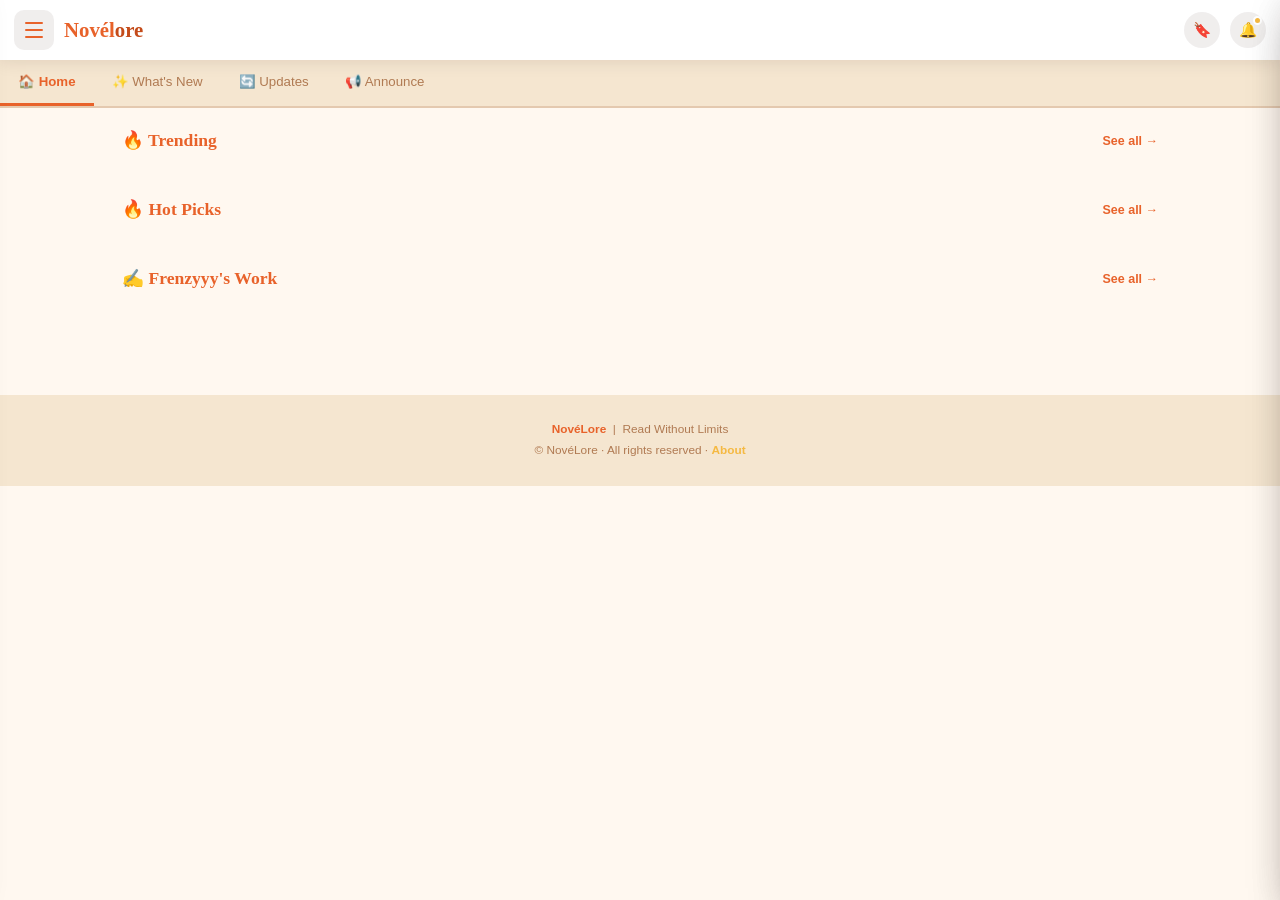
==== commit e48ec3b9: "Update index.html" ====
--- a/index.html
+++ b/index.html
@@ -9,6 +9,10 @@
   <meta name="apple-mobile-web-app-status-bar-style" content="black-translucent"/>
   <meta name="description" content="NovéLore — Read Without Limits"/>
   <title>NovéLore</title>
+  <!--Favicon here -->
+  <link rel="icon" type="image/png" sizes="32x32" href="https://i.imgur.com/VOiHDlz.png">
+<link rel="icon" type="image/png" sizes="16x16" href="https://i.imgur.com/VOiHDlz.png">
+<link rel="shortcut icon" href="https://i.imgur.com/VOiHDlz.png">
 
   <!-- Fonts -->
   <link rel="preconnect" href="https://fonts.googleapis.com"/>
--- a/styles.css
+++ b/styles.css
@@ -0,0 +1,1144 @@
+/* ══════════ VARIABLES ══════════ */
+:root{
+  --carrot:#E8622A;--carrot-deep:#C44B1A;--carrot-light:#F4924A;
+  --carrot-pale:#FDDBB8;--amber:#F5B942;
+  --sb-bg:#2A1005;--sb-light:#A0582A;
+  --radius:12px;--radius-lg:18px;
+  --shadow:0 4px 20px rgba(30,10,0,.18);
+  --shadow-lg:0 12px 48px rgba(30,10,0,.32);
+  --nav-h:60px;--tab-h:46px;--sidebar-w:280px;
+  --tr:.3s ease;
+}
+[data-theme="dark"]{
+  --bg:#1A0D05;--bg-card:#2C1206;--bg-elevated:#3B1A08;
+  --border:rgba(255,255,255,.08);--border-mid:rgba(255,255,255,.14);
+  --text-main:#FFF0E6;--text-muted:#C4926A;--text-faint:#7A4830;
+  --nav-bg:#22100A;--tab-bg:#3B1A08;
+  --chip-bg:#3B1A08;--chip-text:#C4926A;
+  --toggle-bg:#4A2210;--panel-bg:#2C1206;
+  --overlay-notif:rgba(10,4,0,.7);
+}
+[data-theme="light"]{
+  --bg:#FFF8F0;--bg-card:#FFFFFF;--bg-elevated:#F5E6D0;
+  --border:#F0DCC8;--border-mid:rgba(160,88,42,.2);
+  --text-main:#2C1206;--text-muted:#7A4830;--text-faint:#B07A52;
+  --nav-bg:#3B1A08;--tab-bg:#6B3318;
+  --chip-bg:#FFFFFF;--chip-text:#6B3318;
+  --toggle-bg:#F0DCC8;--panel-bg:#FFFFFF;
+  --overlay-notif:rgba(10,4,0,.5);
+}
+
+/* ══════════ RESET ══════════ */
+*,*::before,*::after{box-sizing:border-box;margin:0;padding:0;}
+html{-webkit-text-size-adjust:100%;}
+body{font-family:'DM Sans',sans-serif;background:var(--bg);color:var(--text-main);min-height:100dvh;overflow-x:hidden;transition:background var(--tr),color var(--tr);}
+a{text-decoration:none;color:inherit;}
+button{cursor:pointer;border:none;background:none;font-family:inherit;-webkit-tap-highlight-color:transparent;}
+ul{list-style:none;}
+
+/* ══════════ SCREEN SYSTEM ══════════ */
+.screen{display:none;flex-direction:column;min-height:100dvh;}
+.screen.active{display:flex;}
+#screen-app{flex-direction:column;}
+
+/* ══════════ OVERLAY ══════════ */
+#overlay{position:fixed;inset:0;z-index:90;background:rgba(10,4,0,.65);opacity:0;pointer-events:none;transition:opacity .32s;backdrop-filter:blur(4px);}
+#overlay.on{opacity:1;pointer-events:all;}
+
+/* ══════════ PANEL OVERLAY (notifications full / bookmark) ══════════ */
+.panel-overlay{
+  position:fixed;inset:0;z-index:200;
+  background:transparent;
+  opacity:0;
+  pointer-events:none;
+  transition:opacity .28s, background .28s;
+  backdrop-filter:none;
+}
+.panel-overlay.on{opacity:1;pointer-events:all;}
+/* When a full drawer is open, dim + blur the background */
+.panel-overlay.dimmed{background:rgba(10,4,0,.55);backdrop-filter:blur(2px);}
+
+/* ══════════ SIDE DRAWER (full notif + bookmark) ══════════ */
+.side-drawer{
+  position:fixed;top:0;right:-420px;
+  width:min(400px,100vw);height:100dvh;
+  background:var(--panel-bg);
+  z-index:210;
+  display:flex;flex-direction:column;
+  transition:right .34s cubic-bezier(.4,0,.2,1);
+  box-shadow:var(--shadow-lg);
+  border-left:1px solid var(--border-mid);
+}
+.side-drawer.open{right:0;}
+.drawer-hdr{
+  display:flex;align-items:center;justify-content:space-between;
+  padding:16px 20px 13px;
+  border-bottom:1px solid var(--border);
+  flex-shrink:0;gap:10px;
+}
+.drawer-hdr-l{display:flex;align-items:center;gap:9px;min-width:0;}
+.drawer-hdr-r{display:flex;align-items:center;gap:8px;flex-shrink:0;}
+.drawer-title{font-family:'Playfair Display',serif;font-size:1.05rem;font-weight:700;color:var(--text-main);white-space:nowrap;}
+.drawer-count{
+  font-size:.68rem;font-weight:700;
+  color:var(--carrot);background:rgba(232,98,42,.13);
+  border:1px solid rgba(232,98,42,.22);
+  padding:2px 9px;border-radius:20px;white-space:nowrap;flex-shrink:0;
+}
+.drawer-action{
+  font-size:.73rem;font-weight:600;color:var(--text-muted);
+  background:var(--bg-elevated);border:1px solid var(--border);
+  border-radius:8px;padding:5px 11px;
+  transition:all .2s;white-space:nowrap;
+}
+.drawer-action:hover{color:var(--carrot);border-color:var(--carrot);background:rgba(232,98,42,.08);}
+.drawer-action.danger:hover{color:#E84242;border-color:#E84242;background:rgba(232,66,66,.08);}
+.drawer-close{
+  width:32px;height:32px;border-radius:50%;
+  background:var(--bg-elevated);color:var(--text-muted);
+  display:flex;align-items:center;justify-content:center;
+  font-size:1rem;transition:background .2s;flex-shrink:0;
+}
+.drawer-close:hover{background:var(--carrot);color:#fff;}
+.drawer-body{flex:1;overflow-y:auto;scrollbar-width:thin;scrollbar-color:var(--border-mid) transparent;}
+.drawer-body::-webkit-scrollbar{width:4px;}
+.drawer-body::-webkit-scrollbar-track{background:transparent;}
+.drawer-body::-webkit-scrollbar-thumb{background:var(--border-mid);border-radius:4px;}
+
+/* ══════════ NOTIFICATION ITEMS (shared) ══════════ */
+.np-item{display:flex;gap:12px;padding:14px 20px;border-bottom:1px solid var(--border);cursor:pointer;transition:background .18s;}
+.np-item:last-child{border-bottom:none;}
+.np-item:hover{background:rgba(232,98,42,.07);}
+.np-item.unread{background:rgba(232,98,42,.06);}
+.np-unread-dot{flex-shrink:0;width:8px;height:8px;border-radius:50%;background:var(--carrot);margin-top:5px;}
+.np-unread-dot.read{background:transparent;border:1.5px solid var(--border-mid);}
+.np-body{flex:1;min-width:0;}
+.np-msg{font-size:.85rem;color:var(--text-main);line-height:1.45;margin-bottom:3px;}
+.np-time{font-size:.71rem;color:var(--text-muted);}
+.np-empty{padding:44px 20px;text-align:center;color:var(--text-muted);}
+.np-empty-icon{font-size:2.5rem;display:block;margin-bottom:10px;}
+.np-empty p{font-size:.85rem;}
+
+/* Mini popup (nav bell quick view) */
+#notif-mini{
+  position:fixed;top:calc(var(--nav-h) + 8px);right:12px;
+  width:min(320px,calc(100vw - 24px));
+  background:var(--panel-bg);
+  border-radius:16px;
+  box-shadow:var(--shadow-lg);
+  border:1px solid var(--border-mid);
+  z-index:220;
+  opacity:0;pointer-events:none;
+  transform:translateY(-8px) scale(.97);
+  transition:opacity .2s,transform .2s;
+}
+#notif-mini.show{opacity:1;pointer-events:all;transform:none;}
+.mini-hdr{display:flex;align-items:center;justify-content:space-between;padding:14px 16px 10px;border-bottom:1px solid var(--border);}
+.mini-title{font-family:'Playfair Display',serif;font-size:.95rem;font-weight:700;color:var(--text-main);}
+.mini-mark{font-size:.73rem;font-weight:600;color:var(--carrot);cursor:pointer;}
+.mini-list{max-height:260px;overflow-y:auto;scrollbar-width:none;}
+.mini-list::-webkit-scrollbar{display:none;}
+.mini-item{display:flex;gap:10px;padding:11px 16px;border-bottom:1px solid var(--border);cursor:pointer;transition:background .18s;}
+.mini-item:last-child{border-bottom:none;}
+.mini-item:hover{background:rgba(232,98,42,.07);}
+.mini-item.unread{background:rgba(232,98,42,.05);}
+.mini-dot{flex-shrink:0;width:7px;height:7px;border-radius:50%;background:var(--carrot);margin-top:5px;}
+.mini-dot.read{background:transparent;border:1.5px solid var(--border-mid);}
+.mini-msg{font-size:.81rem;color:var(--text-main);line-height:1.42;margin-bottom:2px;}
+.mini-time{font-size:.69rem;color:var(--text-muted);}
+.mini-footer{padding:11px 16px;border-top:1px solid var(--border);display:flex;justify-content:space-between;align-items:center;}
+.mini-footer .view-all{font-size:.78rem;font-weight:600;color:var(--carrot);cursor:pointer;}
+.mini-footer .view-all:hover{color:var(--carrot-deep);}
+
+/* ══════════ BOOKMARK ITEMS ══════════ */
+#bm-mini{
+  position:fixed;top:calc(var(--nav-h) + 8px);right:56px;
+  width:min(300px,calc(100vw - 24px));
+  background:var(--panel-bg);
+  border-radius:16px;
+  box-shadow:var(--shadow-lg);
+  border:1px solid var(--border-mid);
+  z-index:220;
+  opacity:0;pointer-events:none;
+  transform:translateY(-8px) scale(.97);
+  transition:opacity .2s,transform .2s;
+}
+#bm-mini.show{opacity:1;pointer-events:all;transform:none;}
+.bm-item{display:flex;align-items:center;gap:12px;padding:12px 16px;border-bottom:1px solid var(--border);cursor:pointer;transition:background .18s;text-decoration:none;}
+.bm-item:last-child{border-bottom:none;}
+.bm-item:hover{background:rgba(232,98,42,.07);}
+.bm-cover{flex-shrink:0;width:42px;height:56px;border-radius:7px;display:flex;align-items:center;justify-content:center;font-size:1.5rem;overflow:hidden;}
+.bm-info{flex:1;min-width:0;}
+.bm-title{font-size:.84rem;font-weight:600;color:var(--text-main);white-space:nowrap;overflow:hidden;text-overflow:ellipsis;margin-bottom:3px;}
+.bm-meta{font-size:.71rem;color:var(--text-muted);}
+.bm-remove{flex-shrink:0;font-size:.85rem;color:var(--text-faint);padding:4px;transition:color .2s;}
+.bm-remove:hover{color:#E84242;}
+.bm-hdr{display:flex;align-items:center;justify-content:space-between;padding:14px 16px 10px;border-bottom:1px solid var(--border);}
+.bm-title-hdr{font-family:'Playfair Display',serif;font-size:.95rem;font-weight:700;color:var(--text-main);}
+.bm-empty{padding:36px 16px;text-align:center;color:var(--text-muted);}
+.bm-empty-icon{font-size:2.2rem;display:block;margin-bottom:8px;}
+.bm-empty p{font-size:.82rem;}
+
+/* Bookmark drawer (full panel, same .side-drawer) */
+.bm-drawer-item{display:flex;align-items:center;gap:14px;padding:14px 20px;border-bottom:1px solid var(--border);cursor:pointer;transition:background .18s;}
+.bm-drawer-item:hover{background:rgba(232,98,42,.07);}
+.bm-drawer-cover{flex-shrink:0;width:50px;height:66px;border-radius:9px;display:flex;align-items:center;justify-content:center;font-size:1.8rem;overflow:hidden;}
+.bm-drawer-info{flex:1;min-width:0;}
+.bm-drawer-title{font-family:'DM Serif Display',serif;font-size:.92rem;color:var(--text-main);margin-bottom:3px;white-space:nowrap;overflow:hidden;text-overflow:ellipsis;}
+.bm-drawer-meta{font-size:.74rem;color:var(--text-muted);}
+.bm-drawer-remove{flex-shrink:0;width:30px;height:30px;border-radius:50%;background:var(--bg-elevated);display:flex;align-items:center;justify-content:center;color:var(--text-faint);transition:all .2s;font-size:.85rem;}
+.bm-drawer-remove:hover{background:#E84242;color:#fff;}
+
+/* ══════════ SIDEBAR ══════════ */
+#sidebar{position:fixed;top:0;left:calc(-1 * var(--sidebar-w) - 24px);width:var(--sidebar-w);height:100dvh;background:var(--sb-bg);z-index:100;display:flex;flex-direction:column;transition:left .36s cubic-bezier(.4,0,.2,1);box-shadow:var(--shadow-lg);}
+#sidebar.open{left:0;}
+.sb-hdr{padding:22px 18px 16px;border-bottom:1px solid rgba(255,255,255,.07);display:flex;align-items:center;justify-content:space-between;}
+.sb-logo{font-family:'Playfair Display',serif;font-size:1.3rem;font-weight:900;color:var(--amber);}
+.sb-logo em{color:var(--carrot-light);font-style:normal;}
+.sb-close{width:32px;height:32px;border-radius:50%;background:rgba(255,255,255,.07);color:var(--carrot-pale);display:flex;align-items:center;justify-content:center;font-size:1rem;transition:background .2s;}
+.sb-close:hover{background:var(--carrot);color:#fff;}
+.sb-nav{flex:1;overflow-y:auto;padding:10px 0;scrollbar-width:none;}
+.sb-nav::-webkit-scrollbar{display:none;}
+.sb-lbl{font-size:.65rem;font-weight:700;letter-spacing:1.7px;text-transform:uppercase;color:var(--sb-light);padding:14px 20px 5px;}
+.sb-link{display:flex;align-items:center;gap:12px;padding:13px 20px;color:rgba(255,248,240,.75);font-size:.88rem;font-weight:500;border-left:3px solid transparent;transition:all .2s;cursor:pointer;width:100%;}
+.sb-link:hover,.sb-link.active{background:rgba(232,98,42,.14);color:var(--carrot-pale);border-left-color:var(--carrot);}
+.sb-ico{width:20px;text-align:center;font-size:1rem;flex-shrink:0;}
+
+/* ══════════ TOP NAV ══════════ */
+#topnav{position:sticky;top:0;z-index:80;height:var(--nav-h);background:var(--nav-bg);display:flex;align-items:center;padding:0 14px;gap:10px;box-shadow:0 2px 16px rgba(10,4,0,.35);flex-shrink:0;}
+.burger{width:40px;height:40px;border-radius:10px;background:rgba(255,255,255,.08);color:var(--carrot-pale);display:flex;flex-direction:column;align-items:center;justify-content:center;gap:5px;flex-shrink:0;transition:background .2s;}
+.burger:hover,.burger:active{background:var(--carrot);}
+.burger span{display:block;width:18px;height:2px;background:currentColor;border-radius:2px;}
+.nav-logo{font-family:'Playfair Display',serif;font-size:1.3rem;font-weight:900;color:var(--amber);margin-right:auto;white-space:nowrap;}
+.nav-logo em{color:var(--carrot-light);font-style:normal;}
+.nav-search{display:flex;align-items:center;background:rgba(255,255,255,.08);border-radius:22px;padding:0 12px;gap:7px;height:36px;flex:1;max-width:210px;border:1px solid rgba(255,255,255,.06);transition:border-color .2s,background .2s;}
+.nav-search:focus-within{border-color:var(--carrot);background:rgba(255,255,255,.12);}
+.nav-search input{flex:1;background:none;border:none;outline:none;color:var(--carrot-pale);font-size:.82rem;min-width:0;}
+.nav-search input::placeholder{color:rgba(255,248,240,.35);}
+.nav-ico{position:relative;width:36px;height:36px;border-radius:50%;background:rgba(255,255,255,.08);color:var(--carrot-pale);display:flex;align-items:center;justify-content:center;flex-shrink:0;font-size:.92rem;transition:background .2s;cursor:pointer;}
+.nav-ico:hover,.nav-ico:active{background:var(--carrot);color:#fff;}
+.nav-badge{position:absolute;top:4px;right:4px;width:9px;height:9px;background:var(--amber);border-radius:50%;border:2px solid var(--nav-bg);transition:opacity .3s;}
+.nav-badge.hidden{opacity:0;}
+
+/* ══════════ MAIN TABS ══════════ */
+#tabbar{background:var(--tab-bg);display:flex;align-items:stretch;border-bottom:2px solid var(--border);overflow-x:auto;scrollbar-width:none;flex-shrink:0;}
+#tabbar::-webkit-scrollbar{display:none;}
+.tab-btn{flex-shrink:0;padding:0 18px;height:var(--tab-h);color:rgba(255,248,240,.48);font-size:.83rem;font-weight:500;border-bottom:3px solid transparent;transition:all .2s;white-space:nowrap;}
+.tab-btn.active{color:var(--amber);border-bottom-color:var(--amber);font-weight:600;}
+.tab-panel{display:none;}
+.tab-panel.active{display:block;animation:fadeIn .25s ease;}
+
+/* ══════════ SCROLL AREA ══════════ */
+#app-wrap{display:flex;flex-direction:column;flex:1;min-height:0;overflow:hidden;}
+#main-scroll{flex:1;overflow-y:auto;overflow-x:hidden;-webkit-overflow-scrolling:touch;}
+#main{padding:0 0 72px;max-width:1100px;margin:0 auto;}
+
+/* ══════════ HERO SLIDER ══════════ */
+.hero-slider{position:relative;overflow:hidden;animation:fadeUp .5s ease both;}
+.hero-track{display:flex;transition:transform .6s cubic-bezier(.4,0,.2,1);}
+.hero-slide{flex:0 0 100%;position:relative;min-height:295px;display:flex;align-items:flex-end;}
+.slide-pat{position:absolute;inset:0;opacity:.06;background-image:repeating-linear-gradient(45deg,var(--amber) 0,var(--amber) 1px,transparent 0,transparent 50%);background-size:22px 22px;}
+.slide-glow{position:absolute;top:-40px;right:-40px;width:260px;height:260px;border-radius:50%;background:radial-gradient(circle,rgba(232,98,42,.5),transparent 70%);pointer-events:none;}
+.slide-body{position:relative;z-index:2;padding:26px 20px 24px;width:100%;}
+.slide-tag{display:inline-flex;align-items:center;gap:5px;background:var(--carrot);color:#fff;font-size:.7rem;font-weight:700;letter-spacing:.7px;text-transform:uppercase;border-radius:20px;padding:4px 12px;margin-bottom:11px;}
+.slide-body h1{font-family:'Playfair Display',serif;font-size:clamp(1.4rem,5vw,2.3rem);font-weight:900;color:#FFF0E6;line-height:1.15;margin-bottom:9px;}
+.slide-body p{color:rgba(255,240,230,.65);font-size:.84rem;line-height:1.58;margin-bottom:16px;max-width:420px;}
+.slide-acts{display:flex;gap:10px;flex-wrap:wrap;}
+.btn-pri{display:inline-flex;align-items:center;gap:7px;background:var(--carrot);color:#fff;padding:10px 18px;border-radius:26px;font-weight:600;font-size:.84rem;box-shadow:0 4px 14px rgba(232,98,42,.45);transition:all .22s;}
+.btn-pri:hover,.btn-pri:active{background:var(--carrot-deep);transform:translateY(-1px);}
+.btn-out{display:inline-flex;align-items:center;gap:7px;border:1px solid rgba(255,240,230,.28);color:#FFF0E6;padding:10px 16px;border-radius:26px;font-weight:500;font-size:.84rem;transition:all .22s;}
+.btn-out:hover,.btn-out:active{background:rgba(255,240,230,.1);}
+.hero-dots{position:absolute;bottom:12px;right:16px;display:flex;gap:6px;z-index:3;}
+.hero-dot{width:7px;height:7px;border-radius:50%;background:rgba(255,255,255,.32);transition:all .3s;cursor:pointer;border:none;}
+.hero-dot.active{background:#fff;width:20px;border-radius:4px;}
+.hero-progress{position:absolute;bottom:0;left:0;height:3px;background:rgba(232,98,42,.7);z-index:3;transition:width 5s linear;}
+
+/* ══════════ SUB-TABS (within home panel) ══════════ */
+.sub-section{margin-top:24px;}
+.sub-tabs-wrap{overflow-x:auto;scrollbar-width:none;margin-bottom:0;}
+.sub-tabs-wrap::-webkit-scrollbar{display:none;}
+.sub-tabs{display:flex;gap:8px;padding:0 16px 2px;}
+.sub-tab{flex-shrink:0;padding:8px 18px;border-radius:24px;font-size:.82rem;font-weight:600;color:var(--text-muted);background:var(--bg-card);border:1.5px solid var(--border);transition:all .22s;cursor:pointer;white-space:nowrap;}
+.sub-tab.active{background:var(--carrot);color:#fff;border-color:var(--carrot);box-shadow:0 4px 14px rgba(232,98,42,.35);}
+.sub-panel{display:none;}
+.sub-panel.active{display:block;}
+
+/* ══════════ SECTION HEADERS ══════════ */
+.sec-hdr{display:flex;align-items:center;justify-content:space-between;padding:0 16px;margin-top:18px;margin-bottom:14px;}
+.sec-ttl{font-family:'Playfair Display',serif;font-size:1.1rem;font-weight:700;color:var(--text-main);}
+.sec-ttl span{color:var(--carrot);}
+.see-all{font-size:.78rem;font-weight:600;color:var(--carrot);}
+
+/* ══════════ CAROUSEL ══════════
+   KEY FIX: scroll-padding-left matches the padding-left so snap works correctly,
+   both left AND right padding ensure first/last cards have equal breathing room.
+══════════════════════════════ */
+.cw{margin-bottom:4px;}
+.carousel{
+  display:flex;
+  gap:13px;
+  overflow-x:auto;
+  scroll-snap-type:x mandatory;
+  scroll-padding-left:16px;       /* ← fixes snap offset on mobile */
+  scrollbar-width:none;
+  padding:6px 16px 10px 16px;     /* ← uniform left+right padding */
+  -webkit-overflow-scrolling:touch;
+}
+.carousel::-webkit-scrollbar{display:none;}
+
+/* ══════════ NOVEL CARDS ══════════ */
+.nc{
+  flex:0 0 148px;
+  scroll-snap-align:start;
+  border-radius:var(--radius);
+  overflow:hidden;
+  background:var(--bg-card);
+  box-shadow:var(--shadow);
+  transition:transform .22s,box-shadow .22s,background var(--tr);
+}
+.nc:hover{transform:translateY(-4px);box-shadow:var(--shadow-lg);}
+.nc:active{transform:translateY(-2px);box-shadow:var(--shadow-lg);}
+.nc-cov{height:198px;position:relative;overflow:hidden;}
+.nc-ph{width:100%;height:100%;display:flex;align-items:center;justify-content:center;font-size:2.7rem;}
+.nc-b{position:absolute;top:7px;left:7px;color:#fff;font-size:.61rem;font-weight:700;letter-spacing:.4px;text-transform:uppercase;border-radius:6px;padding:2px 7px;}
+.nc-b.hot{background:#E84242;}
+.nc-b.new-b{background:var(--carrot);}
+.nc-b.ph-b{background:rgba(100,100,100,.6);}
+.nc-inf{padding:10px 10px 11px;}
+.nc-t{font-family:'DM Serif Display',serif;font-size:.83rem;color:var(--text-main);line-height:1.3;margin-bottom:4px;display:-webkit-box;-webkit-line-clamp:2;-webkit-box-orient:vertical;overflow:hidden;}
+.nc-m{display:flex;align-items:center;gap:5px;font-size:.69rem;color:var(--text-muted);}
+.nc-s{color:var(--amber);}
+.nc.ph{opacity:.4;filter:grayscale(.65);}
+
+/* ══════════ COVER IMAGE & INITIAL LETTER ══════════ */
+/* Novel card cover */
+.nc-cov-img{position:absolute;inset:0;width:100%;height:100%;object-fit:cover;display:block;z-index:1;}
+.nc-initial{
+  position:absolute;inset:0;z-index:1;
+  display:flex;align-items:center;justify-content:center;
+  font-family:'Playfair Display',serif;font-size:4rem;font-weight:900;
+  color:rgba(255,240,230,.9);text-shadow:0 2px 22px rgba(0,0,0,.5);
+  letter-spacing:-2px;user-select:none;
+}
+.nc-cov .nc-b{z-index:2;}
+
+/* Hero slide book cover panel */
+.slide-cover-wrap{
+  position:absolute;right:18px;top:0;bottom:0;
+  display:flex;align-items:center;
+  z-index:3;pointer-events:none;
+}
+.slide-cover{
+  width:88px;height:132px;
+  border-radius:10px;object-fit:cover;display:block;
+  box-shadow:0 10px 40px rgba(0,0,0,.6),0 2px 8px rgba(0,0,0,.4);
+}
+.slide-initial{
+  width:88px;height:132px;border-radius:10px;
+  display:flex;align-items:center;justify-content:center;
+  background:rgba(255,255,255,.1);border:1.5px solid rgba(255,240,230,.18);
+  backdrop-filter:blur(4px);
+  font-family:'Playfair Display',serif;font-size:3.6rem;font-weight:900;
+  color:rgba(255,240,230,.9);text-shadow:0 2px 16px rgba(0,0,0,.35);
+  user-select:none;
+}
+/* Push slide text body left so it doesn't overlap the cover */
+.hero-slide .slide-body{padding-right:116px;}
+@media(max-width:360px){
+  .slide-cover-wrap{display:none;}
+  .hero-slide .slide-body{padding-right:20px;}
+}
+
+/* List-card cover image / initial */
+.lc-cov-img{width:100%;height:100%;object-fit:cover;display:block;}
+.lc-initial{
+  font-family:'Playfair Display',serif;font-size:1.7rem;font-weight:900;
+  color:rgba(255,240,230,.9);text-shadow:0 1px 10px rgba(0,0,0,.4);
+  user-select:none;line-height:1;
+}
+
+/* Bookmark mini cover image / initial */
+.bm-cover-img{width:100%;height:100%;object-fit:cover;display:block;}
+.bm-initial{
+  font-family:'Playfair Display',serif;font-size:1.3rem;font-weight:900;
+  color:rgba(255,240,230,.9);text-shadow:0 1px 8px rgba(0,0,0,.4);user-select:none;
+}
+
+/* Bookmark drawer cover image / initial */
+.bm-drawer-cover-img{width:100%;height:100%;object-fit:cover;display:block;}
+.bm-drawer-initial{
+  font-family:'Playfair Display',serif;font-size:1.7rem;font-weight:900;
+  color:rgba(255,240,230,.9);text-shadow:0 1px 12px rgba(0,0,0,.4);user-select:none;
+}
+
+/* ══════════ LIST CARD ══════════ */
+.lc{display:flex;gap:12px;align-items:flex-start;background:var(--bg-card);border-radius:var(--radius);padding:13px 16px;box-shadow:var(--shadow);margin:0 16px 10px;transition:transform .2s,background var(--tr),box-shadow .2s;}
+.lc:hover{transform:translateX(3px);box-shadow:var(--shadow-lg);}
+.lc:active{transform:translateX(5px);}
+.lc-cov{flex:0 0 58px;height:78px;border-radius:8px;background:var(--bg-elevated);display:flex;align-items:center;justify-content:center;font-size:1.8rem;overflow:hidden;}
+.lc-bd{flex:1;min-width:0;}
+.lc-t{font-family:'DM Serif Display',serif;font-size:.88rem;color:var(--text-main);margin-bottom:3px;white-space:nowrap;overflow:hidden;text-overflow:ellipsis;}
+.lc-d{font-size:.74rem;color:var(--text-muted);line-height:1.5;display:-webkit-box;-webkit-line-clamp:2;-webkit-box-orient:vertical;overflow:hidden;margin-bottom:6px;}
+.tags{display:flex;gap:5px;flex-wrap:wrap;}
+.tag{background:var(--bg-elevated);color:var(--text-muted);font-size:.67rem;font-weight:600;border-radius:20px;padding:2px 9px;border:1px solid var(--border-mid);}
+.tag.o{background:rgba(232,98,42,.14);color:var(--carrot-light);border-color:rgba(232,98,42,.22);}
+
+/* ══════════ ANNOUNCEMENT ══════════ */
+.ann{background:linear-gradient(135deg,#3B1A08 0%,#6B3318 100%);border-radius:var(--radius);padding:17px 18px;margin:0 16px 10px;position:relative;overflow:hidden;box-shadow:var(--shadow);transition:box-shadow .22s,transform .22s;}
+.ann:hover{box-shadow:var(--shadow-lg);transform:translateX(3px);}
+.ann::before{content:'';position:absolute;left:0;top:0;bottom:0;width:4px;background:var(--amber);}
+.ann-date{font-size:.69rem;color:var(--amber);font-weight:600;letter-spacing:.4px;text-transform:uppercase;margin-bottom:5px;}
+.ann h3{font-family:'Playfair Display',serif;font-size:.95rem;color:#FFF0E6;margin-bottom:5px;}
+.ann p{font-size:.79rem;color:rgba(255,240,230,.62);line-height:1.55;}
+.ann-tp{position:absolute;top:12px;right:13px;font-size:.64rem;font-weight:700;text-transform:uppercase;letter-spacing:.6px;border-radius:20px;padding:2px 9px;}
+.ann-tp.new{background:rgba(232,98,42,.22);color:var(--carrot-light);}
+.ann-tp.event{background:rgba(245,185,66,.22);color:var(--amber);}
+.ann-tp.system{background:rgba(255,255,255,.1);color:rgba(255,240,230,.7);}
+
+/* ══════════ UPDATE ITEM ══════════ */
+.upd{display:flex;gap:12px;padding:13px 16px;background:var(--bg-card);border-radius:var(--radius);margin:0 16px 9px;box-shadow:var(--shadow);align-items:center;transition:transform .2s,background var(--tr),box-shadow .2s;}
+.upd:hover{transform:translateX(3px);box-shadow:var(--shadow-lg);}
+.upd:active{transform:translateX(5px);}
+.upd-ico{flex:0 0 34px;height:34px;border-radius:50%;background:linear-gradient(135deg,var(--carrot),var(--amber));color:#fff;font-weight:700;font-size:.82rem;display:flex;align-items:center;justify-content:center;flex-shrink:0;}
+.upd-bd{flex:1;min-width:0;}
+.upd-t{font-weight:600;font-size:.86rem;color:var(--text-main);white-space:nowrap;overflow:hidden;text-overflow:ellipsis;}
+.upd-s{font-size:.72rem;color:var(--text-muted);margin-top:2px;}
+.upd-tm{font-size:.69rem;color:var(--text-muted);white-space:nowrap;}
+.np-pill{background:var(--carrot);color:#fff;font-size:.61rem;font-weight:700;border-radius:20px;padding:1px 7px;white-space:nowrap;margin-left:5px;}
+
+/* ══════════ EMPTY STATE ══════════ */
+.empty{text-align:center;padding:36px 16px;background:var(--bg-card);border-radius:var(--radius);box-shadow:var(--shadow);margin:0 16px 20px;transition:background var(--tr);}
+.empty-i{font-size:2.8rem;margin-bottom:10px;}
+.empty h3{font-family:'Playfair Display',serif;font-size:1.05rem;color:var(--text-main);margin-bottom:6px;}
+.empty p{font-size:.81rem;color:var(--text-muted);line-height:1.6;max-width:290px;margin:0 auto 11px;}
+.empty code{display:block;background:var(--bg-elevated);border-radius:8px;padding:9px 12px;font-size:.71rem;color:var(--text-muted);text-align:left;word-break:break-all;line-height:1.55;}
+
+/* ══════════ SETTINGS ══════════ */
+.page-nav{height:var(--nav-h);background:var(--nav-bg);display:flex;align-items:center;padding:0 16px;gap:12px;box-shadow:0 2px 16px rgba(10,4,0,.3);flex-shrink:0;}
+.back-btn{color:rgba(255,248,240,.7);font-size:.87rem;display:flex;align-items:center;gap:5px;font-weight:500;transition:color .2s;}
+.back-btn:hover{color:var(--amber);}
+.page-nav-t{font-family:'Playfair Display',serif;font-size:1.1rem;font-weight:700;color:var(--amber);}
+.page-scroll{flex:1;overflow-y:auto;-webkit-overflow-scrolling:touch;}
+.page-body{max-width:560px;margin:0 auto;padding:24px 16px 72px;}
+.page-title{font-family:'Playfair Display',serif;font-size:1.65rem;font-weight:900;color:var(--text-main);margin-bottom:4px;transition:color var(--tr);}
+.page-sub{color:var(--text-muted);font-size:.82rem;margin-bottom:24px;}
+.sc{background:var(--bg-card);border-radius:var(--radius);box-shadow:var(--shadow);margin-bottom:16px;overflow:hidden;transition:background var(--tr);}
+.sc-hdr{padding:14px 20px 10px;border-bottom:1px solid var(--border);display:flex;align-items:center;gap:9px;}
+.sc-hdr h2{font-family:'Playfair Display',serif;font-size:1rem;font-weight:700;color:var(--text-main);transition:color var(--tr);}
+.sc-body{padding:18px 20px;}
+.theme-row{display:flex;align-items:center;justify-content:space-between;padding:2px 0;}
+.theme-row-l{display:flex;align-items:center;gap:12px;}
+.theme-icon{font-size:1.3rem;}
+.theme-lbl{font-size:.9rem;font-weight:600;color:var(--text-main);}
+.theme-sub{font-size:.73rem;color:var(--text-muted);margin-top:1px;}
+.toggle-wrap{position:relative;width:52px;height:28px;flex-shrink:0;}
+.toggle-wrap input{opacity:0;width:0;height:0;position:absolute;}
+.toggle-track{position:absolute;inset:0;border-radius:28px;background:var(--toggle-bg);cursor:pointer;transition:background .3s;border:1.5px solid var(--border-mid);}
+.toggle-wrap input:checked + .toggle-track{background:var(--carrot);border-color:var(--carrot);}
+.toggle-track::after{content:'';position:absolute;top:3px;left:3px;width:20px;height:20px;border-radius:50%;background:#fff;transition:transform .3s;box-shadow:0 1px 4px rgba(0,0,0,.25);}
+.toggle-wrap input:checked + .toggle-track::after{transform:translateX(24px);}
+.theme-options{display:flex;gap:10px;margin-top:18px;}
+.theme-opt{flex:1;border-radius:10px;padding:14px 10px;text-align:center;cursor:pointer;border:2px solid var(--border);transition:all .22s;background:var(--bg-elevated);}
+.theme-opt.active{border-color:var(--carrot);box-shadow:0 0 0 3px rgba(232,98,42,.14);}
+.theme-opt .oi{font-size:1.55rem;margin-bottom:6px;}
+.theme-opt .ol{font-size:.79rem;font-weight:600;color:var(--text-muted);}
+.theme-opt.active .ol{color:var(--carrot);}
+
+/* ══════════ SETTINGS — EXTRA ROWS ══════════ */
+.setting-row{display:flex;align-items:center;justify-content:space-between;padding:13px 0;border-bottom:1px solid var(--border);}
+.setting-row:last-child{border-bottom:none;padding-bottom:0;}
+.setting-row:first-child{padding-top:0;}
+.setting-row-l{display:flex;align-items:center;gap:11px;}
+.setting-icon{font-size:1.15rem;width:28px;text-align:center;}
+.setting-lbl{font-size:.88rem;font-weight:600;color:var(--text-main);}
+.setting-sub{font-size:.72rem;color:var(--text-muted);margin-top:1px;}
+.seg-ctrl{display:flex;gap:0;background:var(--bg-elevated);border-radius:10px;padding:3px;border:1px solid var(--border);}
+.seg-btn{flex:1;padding:6px 10px;border-radius:7px;font-size:.75rem;font-weight:600;color:var(--text-muted);background:none;border:none;cursor:pointer;transition:all .2s;white-space:nowrap;}
+.seg-btn.active{background:var(--carrot);color:#fff;box-shadow:0 2px 8px rgba(232,98,42,.35);}
+.setting-action-btn{display:inline-flex;align-items:center;gap:6px;padding:8px 14px;border-radius:10px;font-size:.78rem;font-weight:600;border:1.5px solid var(--border-mid);color:var(--text-muted);background:var(--bg-elevated);cursor:pointer;transition:all .2s;}
+.setting-action-btn:hover{border-color:var(--carrot);color:var(--carrot);background:rgba(232,98,42,.07);}
+.setting-action-btn.danger:hover{border-color:#E84242;color:#E84242;background:rgba(232,66,66,.07);}
+.setting-divider{height:1px;background:var(--border);margin:6px 0;}
+
+/* ══════════ ABOUT ══════════ */
+.about-hero{background:linear-gradient(135deg,#3B1A08 0%,#6B3318 100%);padding:44px 20px;text-align:center;position:relative;overflow:hidden;}
+.about-hero::before{content:'';position:absolute;inset:0;opacity:.06;background-image:repeating-linear-gradient(45deg,var(--amber) 0,var(--amber) 1px,transparent 0,transparent 50%);background-size:22px 22px;}
+.about-hero h1{font-family:'Playfair Display',serif;font-size:clamp(1.8rem,6vw,2.8rem);font-weight:900;color:var(--amber);position:relative;z-index:1;}
+.about-hero p{color:rgba(255,240,230,.6);font-size:.9rem;max-width:420px;margin:10px auto 0;line-height:1.7;position:relative;z-index:1;}
+.ab-sec{margin-bottom:28px;}
+.ab-sec h2{font-family:'Playfair Display',serif;font-size:1.25rem;font-weight:700;color:var(--text-main);margin-bottom:10px;padding-bottom:8px;border-bottom:2px solid var(--border);transition:color var(--tr);}
+.ab-sec h2 span{color:var(--carrot);}
+.ab-sec p{color:var(--text-muted);line-height:1.8;margin-bottom:10px;font-size:.87rem;}
+.vg{display:grid;grid-template-columns:repeat(auto-fill,minmax(130px,1fr));gap:10px;margin-top:12px;}
+.vc{background:var(--bg-card);border-radius:var(--radius);padding:14px;box-shadow:var(--shadow);border-top:3px solid var(--carrot);text-align:center;transition:background var(--tr);}
+.vc .vi{font-size:1.6rem;margin-bottom:6px;}
+.vc h3{font-weight:700;color:var(--text-main);margin-bottom:4px;font-size:.84rem;transition:color var(--tr);}
+.vc p{font-size:.72rem;color:var(--text-muted);line-height:1.5;margin:0;}
+.contact-card{
+  background:var(--bg-card);
+  border-radius:var(--radius);
+  box-shadow:var(--shadow);
+  padding:16px;
+  display:flex;
+  flex-direction:column;
+  gap:14px;
+}
+
+.contact-item{
+  display:flex;
+  align-items:center;
+  gap:12px;
+  padding:10px 12px;
+  border-radius:10px;
+  background:var(--bg-elevated);
+  border:1px solid var(--border);
+  transition:all .2s;
+}
+
+.contact-item:hover{
+  background:rgba(232,98,42,.08);
+  border-color:var(--carrot);
+}
+
+.contact-icon{
+  font-size:1.4rem;
+  width:36px;
+  height:36px;
+  display:flex;
+  align-items:center;
+  justify-content:center;
+  border-radius:50%;
+  background:linear-gradient(135deg,var(--carrot),var(--amber));
+  color:#fff;
+  flex-shrink:0;
+}
+
+.contact-info{
+  display:flex;
+  flex-direction:column;
+}
+
+.contact-label{
+  font-size:.72rem;
+  color:var(--text-muted);
+  margin-bottom:2px;
+}
+
+.contact-link{
+  font-size:.85rem;
+  font-weight:600;
+  color:var(--carrot);
+  word-break:break-all;
+}
+
+.contact-link:hover{
+  text-decoration:underline;
+}
+
+.contact-text{
+  font-size:.85rem;
+  font-weight:600;
+  color:var(--text-main);
+}
+
+/* ══════════ CHANGELOG ══════════ */
+.changelog-version-meta{font-size:.72rem;color:var(--carrot);font-weight:600;margin-bottom:12px;letter-spacing:.3px;}
+.changelog-list{display:flex;flex-direction:column;gap:8px;}
+.changelog-item{font-size:.82rem;line-height:1.55;padding:10px 13px;border-radius:10px;color:var(--text-main);}
+.changelog-item.new{background:rgba(232,98,42,.18);border-left:3px solid var(--carrot);}
+.changelog-item.fix{background:rgba(220,60,60,.16);border-left:3px solid #E84242;}
+.changelog-item.tweak{background:rgba(245,185,66,.16);border-left:3px solid var(--amber);}
+[data-theme="light"] .changelog-item.new{background:rgba(232,98,42,.14);border-left-color:var(--carrot);}
+[data-theme="light"] .changelog-item.fix{background:rgba(220,60,60,.13);border-left-color:#E84242;}
+[data-theme="light"] .changelog-item.tweak{background:rgba(245,185,66,.18);border-left-color:var(--amber);}
+
+/* Changelog hero — theme-aware gradient */
+.changelog-hero{
+  background:linear-gradient(135deg,#1A0D05 0%,#3B1A08 60%,#6B3318 100%);
+  transition:background var(--tr);
+}
+.changelog-hero h1{color:var(--amber);}
+.changelog-hero p{color:rgba(255,240,230,.65);}
+/* Changelog hero — light mode: inherits about-hero's orange gradient, white text */
+[data-theme="light"] .changelog-hero h1{color:#FFF0E6;}
+[data-theme="light"] .changelog-hero p{color:rgba(255,240,230,.88);}
+
+/* About hero — light mode: vibrant orange gradient, white text */
+[data-theme="light"] .about-hero{
+  background:linear-gradient(135deg,#C44B1A 0%,#E8622A 60%,#F5B942 100%);
+}
+[data-theme="light"] .about-hero h1{color:#FFF0E6;}
+[data-theme="light"] .about-hero p{color:rgba(255,240,230,.88);}
+
+/* ══════════ READER PREFERENCES PANEL ══════════ */
+.reader-pref-overlay{
+  position:fixed;inset:0;z-index:195;
+  background:rgba(10,4,0,.5);
+  backdrop-filter:blur(2px);
+  opacity:0;pointer-events:none;
+  transition:opacity .28s;
+}
+.reader-pref-overlay.on{opacity:1;pointer-events:all;}
+
+.reader-pref-sheet{
+  position:fixed;bottom:0;left:0;right:0;
+  z-index:196;
+  background:var(--panel-bg);
+  border-radius:20px 20px 0 0;
+  border-top:1px solid var(--border-mid);
+  box-shadow:0 -8px 40px rgba(10,4,0,.4);
+  transform:translateY(100%);
+  transition:transform .34s cubic-bezier(.4,0,.2,1);
+  max-height:82dvh;
+  display:flex;flex-direction:column;
+  visibility:hidden;
+}
+.reader-pref-sheet.open{transform:translateY(0);visibility:visible;}
+
+.rp-handle{width:36px;height:4px;border-radius:4px;background:var(--border-mid);margin:12px auto 0;flex-shrink:0;}
+.rp-hdr{display:flex;align-items:center;justify-content:space-between;padding:14px 20px 12px;border-bottom:1px solid var(--border);flex-shrink:0;}
+.rp-title{font-family:'Playfair Display',serif;font-size:1rem;font-weight:700;color:var(--text-main);}
+.rp-close{width:30px;height:30px;border-radius:50%;background:var(--bg-elevated);color:var(--text-muted);display:flex;align-items:center;justify-content:center;font-size:.95rem;transition:background .2s;}
+.rp-close:hover{background:var(--carrot);color:#fff;}
+
+.rp-body{flex:1;overflow-y:auto;padding:6px 0 24px;scrollbar-width:none;}
+.rp-body::-webkit-scrollbar{display:none;}
+
+.rp-row{display:flex;align-items:center;justify-content:space-between;padding:13px 20px;border-bottom:1px solid var(--border);}
+.rp-row:last-child{border-bottom:none;}
+.rp-row-l{display:flex;align-items:center;gap:10px;}
+.rp-ico{font-size:1.1rem;width:26px;text-align:center;}
+.rp-lbl{font-size:.87rem;font-weight:600;color:var(--text-main);}
+.rp-sub{font-size:.71rem;color:var(--text-muted);margin-top:1px;}
+
+.rp-theme-opts{display:flex;gap:7px;margin-top:10px;}
+.rp-theme-opt{flex:1;border-radius:9px;padding:10px 6px;text-align:center;cursor:pointer;border:1.5px solid var(--border);transition:all .2s;background:var(--bg-elevated);}
+.rp-theme-opt.active{border-color:var(--carrot);background:rgba(232,98,42,.1);}
+.rp-theme-opt .rt-ico{font-size:1.3rem;margin-bottom:4px;}
+.rp-theme-opt .rt-lbl{font-size:.71rem;font-weight:600;color:var(--text-muted);}
+.rp-theme-opt.active .rt-lbl{color:var(--carrot);}
+
+.rp-section-label{font-size:.68rem;font-weight:700;letter-spacing:1.2px;text-transform:uppercase;color:var(--text-faint);padding:14px 20px 4px;}
+
+
+footer{background:#22100A;color:rgba(255,240,230,.38);padding:24px 16px;text-align:center;font-size:.74rem;line-height:1.8;}
+footer strong{color:var(--amber);}
+#scrolltop{position:fixed;bottom:24px;right:16px;width:44px;height:44px;border-radius:50%;background:var(--carrot);color:#fff;display:flex;align-items:center;justify-content:center;box-shadow:0 4px 16px rgba(232,98,42,.5);z-index:70;font-size:1.1rem;opacity:0;pointer-events:none;transform:translateY(14px);transition:opacity .28s,transform .28s;}
+#scrolltop.on{opacity:1;pointer-events:all;transform:none;}
+#scrolltop:active{background:var(--carrot-deep);}
+#toast{position:fixed;bottom:80px;left:50%;transform:translateX(-50%) translateY(20px);background:#3B1A08;color:#FFF0E6;padding:11px 20px;border-radius:30px;font-size:.82rem;font-weight:500;box-shadow:0 8px 28px rgba(0,0,0,.35);z-index:300;opacity:0;pointer-events:none;transition:all .3s;white-space:nowrap;}
+#toast.show{opacity:1;transform:translateX(-50%) translateY(0);}
+
+@keyframes fadeIn{from{opacity:0;transform:translateY(6px)}to{opacity:1;transform:none}}
+@keyframes fadeUp{from{opacity:0;transform:translateY(18px)}to{opacity:1;transform:none}}
+
+/* ══════════ RESPONSIVE ══════════ */
+@media(min-width:600px){
+  .nc{flex-basis:162px;} .nc-cov{height:218px;}
+  .carousel{scroll-padding-left:24px;padding:6px 24px 10px;}
+}
+@media(min-width:900px){
+  .nav-search{max-width:290px;}
+  .carousel{scroll-padding-left:32px;padding:6px 32px 10px;}
+  .sub-tabs{padding:0 32px 2px;}
+  .sec-hdr,.lc,.upd,.ann,.empty{padding-left:32px;padding-right:32px;}
+}
+@media(max-width:360px){
+  .nav-search{display:none;}
+  .tab-btn{padding:0 12px;font-size:.78rem;}
+}
+/* ══════════ SECTION EMPTY STATE ══════════ */
+.sec-empty{
+  margin:4px 16px 24px;
+  padding:28px 20px;
+  background:var(--bg-card);
+  border-radius:var(--radius-lg);
+  border:1.5px dashed var(--border-mid);
+  text-align:center;
+  transition:background var(--tr);
+}
+.sec-empty{animation:secEmptyIn .4s ease both;}
+.sec-empty-icon{font-size:2.4rem;margin-bottom:10px;line-height:1;display:inline-block;animation:emptyBounce 2.6s ease-in-out infinite;}
+.sec-empty-msg{font-size:.82rem;color:var(--text-muted);line-height:1.65;max-width:300px;margin:0 auto;}
+@keyframes secEmptyIn{from{opacity:0;transform:translateY(10px)}to{opacity:1;transform:none}}
+@keyframes emptyBounce{0%,100%{transform:translateY(0)}48%{transform:translateY(-7px)}56%{transform:translateY(-4px)}}
+.hidden{display:none!important;}
+
+/* ══════════ SKELETON SHIMMER ══════════ */
+.sk-wrap{display:flex;gap:13px;padding:6px 16px 10px;overflow:hidden;}
+.sk-card{flex:0 0 148px;border-radius:var(--radius);overflow:hidden;background:var(--bg-card);box-shadow:var(--shadow);}
+.sk-cov{height:198px;background:var(--bg-elevated);position:relative;overflow:hidden;}
+.sk-inf{padding:10px;}
+.sk-line{height:10px;border-radius:6px;background:var(--bg-elevated);margin-bottom:7px;position:relative;overflow:hidden;}
+.sk-line.short{width:58%;}
+.sk-cov::after,.sk-line::after{content:'';position:absolute;inset:0;background:linear-gradient(90deg,transparent 0%,rgba(255,255,255,.07) 50%,transparent 100%);animation:shimmer 1.5s ease-in-out infinite;}
+.sk-line::after{background:linear-gradient(90deg,transparent 0%,rgba(255,255,255,.1) 50%,transparent 100%);}
+@keyframes shimmer{0%{transform:translateX(-100%)}100%{transform:translateX(200%)}}
+@media(min-width:600px){.sk-card{flex-basis:162px;}.sk-cov{height:218px;}}
+
+/* ══════════ LIGHT MODE NAV OVERRIDES ══════════ */
+[data-theme="light"] #topnav{background:#FFFFFF;box-shadow:0 2px 16px rgba(44,18,6,.1);}
+[data-theme="light"] .nav-logo{color:var(--carrot);}
+[data-theme="light"] .nav-logo em{color:var(--carrot-deep);}
+[data-theme="light"] .burger{background:rgba(44,18,6,.07);color:var(--carrot);}
+[data-theme="light"] .burger:hover,[data-theme="light"] .burger:active{background:var(--carrot);color:#fff;}
+[data-theme="light"] .nav-search{background:rgba(44,18,6,.05);border-color:rgba(44,18,6,.12);}
+[data-theme="light"] .nav-search input{color:var(--text-main);}
+[data-theme="light"] .nav-search input::placeholder{color:var(--text-faint);}
+[data-theme="light"] .nav-ico{background:rgba(44,18,6,.07);color:var(--carrot);}
+[data-theme="light"] .nav-ico:hover,[data-theme="light"] .nav-ico:active{background:var(--carrot);color:#fff;}
+[data-theme="light"] .nav-badge{border-color:#FFFFFF;}
+[data-theme="light"] #tabbar{background:var(--bg-elevated);border-bottom-color:var(--border-mid);}
+[data-theme="light"] .tab-btn{color:var(--text-faint);}
+[data-theme="light"] .tab-btn.active{color:var(--carrot);border-bottom-color:var(--carrot);}
+
+/* ══════════ LIGHT MODE SIDEBAR OVERRIDES ══════════ */
+[data-theme="light"] #sidebar{background:#FFF8F0;box-shadow:4px 0 28px rgba(44,18,6,.14);}
+[data-theme="light"] .sb-hdr{border-bottom-color:var(--border);}
+[data-theme="light"] .sb-logo{color:var(--carrot);}
+[data-theme="light"] .sb-logo em{color:var(--carrot-deep);}
+[data-theme="light"] .sb-close{background:rgba(44,18,6,.07);color:var(--carrot);}
+[data-theme="light"] .sb-close:hover{background:var(--carrot);color:#fff;}
+[data-theme="light"] .sb-lbl{color:var(--text-faint);}
+[data-theme="light"] .sb-link{color:var(--text-muted);border-left-color:transparent;}
+[data-theme="light"] .sb-link:hover,[data-theme="light"] .sb-link.active{background:rgba(232,98,42,.1);color:var(--carrot-deep);border-left-color:var(--carrot);}
+
+/* ══════════ LIGHT MODE PAGE-NAV OVERRIDES (Settings / About) ══════════ */
+[data-theme="light"] .page-nav{background:#FFFFFF;box-shadow:0 2px 16px rgba(44,18,6,.1);}
+[data-theme="light"] .back-btn{color:var(--text-muted);}
+[data-theme="light"] .back-btn:hover{color:var(--carrot);}
+[data-theme="light"] .page-nav-t{color:var(--carrot);}
+
+/* ══════════ LIGHT MODE FOOTER OVERRIDE ══════════ */
+[data-theme="light"] footer{background:var(--bg-elevated);color:var(--text-faint);}
+[data-theme="light"] footer strong{color:var(--carrot);}
+
+/* ══════════ REDUCE MOTION ══════════ */
+.reduce-motion *,.reduce-motion *::before,.reduce-motion *::after{
+  animation-duration:.01ms!important;animation-iteration-count:1!important;
+  transition-duration:.01ms!important;
+}
+/* ══════════ HIGH CONTRAST ══════════ */
+.high-contrast{--border:rgba(255,255,255,.22);--border-mid:rgba(255,255,255,.32);}
+.high-contrast[data-theme="light"]{--border:rgba(44,18,6,.3);--border-mid:rgba(44,18,6,.45);--text-muted:#5A3520;}
+
+/* ══════════ FOOTER LINK ══════════ */
+.footer-link{color:var(--amber);cursor:pointer;font-weight:600;transition:color .2s;}
+.footer-link:hover{color:var(--carrot-light);text-decoration:underline;}
+
+/* ══════════ DECORATIVE BUTTON (non-interactive) ══════════ */
+.btn-decorative{display:inline-flex;align-items:center;gap:7px;border:1px dashed rgba(255,240,230,.22);color:rgba(255,240,230,.45);padding:10px 16px;border-radius:26px;font-size:.84rem;pointer-events:none;user-select:none;}
+
+/* ══════════ END-OF-STORY SCREEN ══════════ */
+.end-screen-wrap{
+  display:flex;flex-direction:column;align-items:center;justify-content:center;
+  min-height:calc(100dvh - var(--nav-h));
+  padding:32px 20px 64px;
+  text-align:center;
+}
+.end-card{
+  max-width:420px;width:100%;
+  background:var(--bg-card);
+  border-radius:22px;
+  border:1.5px solid var(--border-mid);
+  padding:36px 28px 32px;
+  box-shadow:var(--shadow-lg);
+  animation:endCardIn .55s cubic-bezier(.22,1,.36,1) both;
+  position:relative;overflow:hidden;
+}
+@keyframes endCardIn{
+  from{opacity:0;transform:translateY(28px) scale(.97);}
+  to  {opacity:1;transform:none;}
+}
+.end-card::before{
+  content:'';position:absolute;inset:0;opacity:.04;
+  background-image:repeating-linear-gradient(45deg,var(--amber) 0,var(--amber) 1px,transparent 0,transparent 50%);
+  background-size:22px 22px;pointer-events:none;
+}
+.end-glow{
+  position:absolute;top:-60px;right:-60px;
+  width:260px;height:260px;border-radius:50%;
+  background:radial-gradient(circle,rgba(232,98,42,.18),transparent 68%);
+  pointer-events:none;
+}
+.end-emoji{
+  font-size:3.8rem;line-height:1;margin-bottom:16px;display:block;
+  animation:endEmoji 2.8s ease-in-out infinite;
+}
+@keyframes endEmoji{
+  0%,100%{transform:translateY(0) rotate(0deg);}
+  30%{transform:translateY(-8px) rotate(-4deg);}
+  60%{transform:translateY(-5px) rotate(3deg);}
+}
+.end-badge{
+  display:inline-flex;align-items:center;gap:5px;
+  font-size:.68rem;font-weight:700;letter-spacing:.8px;text-transform:uppercase;
+  background:rgba(232,98,42,.14);color:var(--carrot);
+  border:1px solid rgba(232,98,42,.28);
+  border-radius:20px;padding:4px 12px;margin-bottom:18px;
+}
+.end-title{
+  font-family:'Playfair Display',serif;
+  font-size:1.5rem;font-weight:900;
+  color:var(--text-main);line-height:1.2;
+  margin-bottom:8px;
+}
+.end-novel-label{
+  font-size:.7rem;font-weight:700;color:var(--text-faint);
+  letter-spacing:.6px;margin-bottom:4px;text-transform:uppercase;
+}
+.end-novel-name{
+  font-family:'DM Serif Display',serif;
+  font-size:.98rem;color:var(--carrot-light);
+  margin-bottom:20px;line-height:1.3;
+}
+.end-divider{
+  width:48px;height:2px;
+  background:linear-gradient(90deg,var(--carrot),var(--amber));
+  border-radius:2px;margin:0 auto 22px;
+}
+.end-msg{
+  font-size:.87rem;color:var(--text-muted);
+  line-height:1.75;margin-bottom:26px;
+  padding:0 4px;
+}
+.end-msg strong{color:var(--text-main);}
+.end-actions{display:flex;flex-direction:column;gap:10px;}
+.end-btn{
+  display:flex;align-items:center;justify-content:center;gap:8px;
+  padding:12px 20px;border-radius:26px;
+  font-size:.84rem;font-weight:700;
+  transition:all .22s;
+}
+.end-btn.pri{
+  background:var(--carrot);color:#fff;
+  box-shadow:0 4px 14px rgba(232,98,42,.38);border:none;
+}
+.end-btn.pri:hover{background:var(--carrot-deep);transform:translateY(-1px);}
+.end-btn.sec{
+  background:var(--bg-elevated);color:var(--text-muted);
+  border:1.5px solid var(--border-mid);
+}
+.end-btn.sec:hover{border-color:var(--carrot);color:var(--carrot);}
+
+/* ══════════ LOADING SCREEN ══════════ */
+#loading-screen{
+  position:fixed;inset:0;z-index:9999;
+  background:#1A0D05;
+  display:flex;flex-direction:column;align-items:center;justify-content:center;
+  gap:0;
+  overflow:hidden;
+  transition:opacity .6s ease, visibility .6s ease;
+}
+#loading-screen.fade-out{opacity:0;visibility:hidden;pointer-events:none;}
+#loading-screen::before{
+  content:'';position:absolute;inset:0;
+  opacity:.045;
+  background-image:repeating-linear-gradient(45deg,#F5B942 0,#F5B942 1px,transparent 0,transparent 50%);
+  background-size:22px 22px;pointer-events:none;
+}
+/* Warm glow top-right */
+#loading-screen::after{
+  content:'';position:absolute;top:-120px;right:-100px;
+  width:480px;height:480px;border-radius:50%;
+  background:radial-gradient(circle,rgba(232,98,42,.22),transparent 68%);
+  pointer-events:none;
+}
+/* Second glow bottom-left */
+.ls-glow2{
+  position:absolute;bottom:-140px;left:-120px;
+  width:420px;height:420px;border-radius:50%;
+  background:radial-gradient(circle,rgba(245,185,66,.10),transparent 65%);
+  pointer-events:none;
+}
+.ls-inner{
+  position:relative;z-index:1;
+  display:flex;flex-direction:column;align-items:center;
+  gap:6px;
+  animation:lsEnter .55s cubic-bezier(.22,1,.36,1) both;
+}
+@keyframes lsEnter{
+  from{opacity:0;transform:translateY(18px);}
+  to  {opacity:1;transform:translateY(0);}
+}
+.ls-icon{font-size:2.6rem;margin-bottom:4px;animation:lsFloat 3s ease-in-out infinite;}
+@keyframes lsFloat{
+  0%,100%{transform:translateY(0);}
+  50%{transform:translateY(-6px);}
+}
+.ls-logo{
+  font-family:'Playfair Display',serif;font-size:2.4rem;font-weight:900;
+  color:#F5B942;letter-spacing:-.5px;line-height:1;
+}
+.ls-logo em{color:#F4924A;font-style:normal;}
+.ls-tagline{font-size:.76rem;color:rgba(255,200,150,.38);letter-spacing:1.8px;text-transform:uppercase;margin-top:3px;margin-bottom:28px;}
+/* Bar */
+.ls-bar-wrap{
+  width:220px;height:4px;
+  background:rgba(255,255,255,.07);
+  border-radius:4px;overflow:hidden;
+  margin-bottom:16px;
+}
+.ls-bar{
+  height:100%;width:0%;
+  background:linear-gradient(90deg,#E8622A,#F5B942);
+  border-radius:4px;
+  transition:width .45s cubic-bezier(.4,0,.2,1);
+}
+/* Status label */
+.ls-status{
+  font-size:.78rem;color:rgba(255,200,150,.5);
+  letter-spacing:.3px;min-height:1.1em;
+  transition:opacity .25s;
+}
+/* Dots */
+.ls-dots{display:flex;gap:7px;margin-top:18px;}
+.ls-dot{
+  width:5px;height:5px;border-radius:50%;
+  background:rgba(232,98,42,.45);
+  animation:lsDot 1.4s ease-in-out infinite;
+}
+.ls-dot:nth-child(2){animation-delay:.22s;}
+.ls-dot:nth-child(3){animation-delay:.44s;}
+@keyframes lsDot{
+  0%,80%,100%{transform:scale(.55);opacity:.3;}
+  40%{transform:scale(1.1);opacity:1;}
+}
+
+
+/* ══════════ LOADING SCREEN — LIGHT MODE ══════════ */
+[data-theme="light"] #loading-screen { background: #FFF8F0; }
+[data-theme="light"] #loading-screen::before { opacity:.04; background-image:repeating-linear-gradient(45deg,#E8622A 0,#E8622A 1px,transparent 0,transparent 50%); }
+[data-theme="light"] #loading-screen::after { background:radial-gradient(circle,rgba(232,98,42,.12),transparent 68%); }
+[data-theme="light"] .ls-glow2 { background:radial-gradient(circle,rgba(232,98,42,.07),transparent 65%); }
+[data-theme="light"] .ls-logo { color:var(--carrot); }
+[data-theme="light"] .ls-logo em { color:var(--carrot-deep); }
+[data-theme="light"] .ls-tagline { color:rgba(107,51,24,.38); }
+[data-theme="light"] .ls-bar-wrap { background:rgba(44,18,6,.09); }
+[data-theme="light"] .ls-status { color:rgba(107,51,24,.5); }
+[data-theme="light"] .ls-dot { background:rgba(232,98,42,.35); }
+
+
+/* ══════════ NOVEL PAGE ══════════ */
+##screen-novel,#screen-chapter{flex-direction:column;height:100dvh;overflow:hidden;}
+.novel-hero-band{
+  background:var(--bg-elevated);
+  padding:20px 18px 24px;
+  position:relative;overflow:hidden;
+}
+.novel-hero-band::before{content:'';position:absolute;inset:0;opacity:.05;
+  background-image:repeating-linear-gradient(45deg,var(--amber) 0,var(--amber) 1px,transparent 0,transparent 50%);
+  background-size:22px 22px;pointer-events:none;}
+.novel-hero-inner{display:flex;gap:18px;align-items:flex-start;position:relative;z-index:1;}
+.novel-cover-block{flex-shrink:0;width:110px;height:160px;border-radius:12px;
+  overflow:hidden;box-shadow:0 8px 32px rgba(0,0,0,.5);display:flex;align-items:center;justify-content:center;}
+.novel-cover-img{width:100%;height:100%;object-fit:cover;display:block;}
+.novel-cover-init{width:100%;height:100%;display:flex;align-items:center;justify-content:center;
+  font-family:'Playfair Display',serif;font-size:3.8rem;font-weight:900;
+  color:rgba(255,240,230,.9);text-shadow:0 2px 18px rgba(0,0,0,.5);user-select:none;}
+.novel-text-block{flex:1;min-width:0;padding-top:4px;}
+.novel-page-title{font-family:'Playfair Display',serif;font-size:1.25rem;font-weight:900;
+  color:var(--text-main);line-height:1.2;margin-bottom:6px;}
+.novel-author-line{font-size:.8rem;color:var(--text-muted);margin-bottom:10px;}
+.novel-author-line strong{color:var(--carrot-light);}
+.novel-meta-chips{display:flex;flex-wrap:wrap;gap:5px;margin-bottom:10px;}
+.novel-meta-chip{font-size:.67rem;font-weight:700;border-radius:20px;padding:3px 10px;
+  white-space:nowrap;border:1px solid;}
+.chip-status-ongoing{background:rgba(80,200,80,.12);color:#80e880;border-color:rgba(80,200,80,.25);}
+.chip-status-completed{background:rgba(100,180,255,.12);color:#80c0ff;border-color:rgba(100,180,255,.25);}
+.chip-genre{background:rgba(232,98,42,.13);color:var(--carrot-light);border-color:rgba(232,98,42,.25);}
+.chip-date{background:rgba(245,185,66,.1);color:var(--amber);border-color:rgba(245,185,66,.2);}
+.chip-rating{background:rgba(245,185,66,.13);color:var(--amber);border-color:rgba(245,185,66,.25);}
+.novel-action-row{display:flex;gap:8px;margin-top:4px;}
+.novel-action-btn{flex:1;display:inline-flex;align-items:center;justify-content:center;gap:6px;
+  padding:9px 10px;border-radius:24px;font-size:.78rem;font-weight:700;
+  transition:all .22s;white-space:nowrap;}
+.novel-action-btn.pri{background:var(--carrot);color:#fff;border:none;box-shadow:0 4px 14px rgba(232,98,42,.4);}
+.novel-action-btn.pri:hover{background:var(--carrot-deep);}
+.novel-action-btn.sec{background:var(--bg-elevated);color:var(--text-muted);border:1.5px solid var(--border-mid);}
+.novel-action-btn.sec:hover{border-color:var(--carrot);color:var(--carrot);}
+.novel-action-btn.sec.bm-active{background:rgba(232,98,42,.14);color:var(--carrot);border-color:var(--carrot);}
+
+/* Synopsis */
+.synopsis-section{padding:18px 18px 4px;}
+.synopsis-label{font-size:.7rem;font-weight:700;letter-spacing:1.2px;text-transform:uppercase;
+  color:var(--text-faint);margin-bottom:8px;}
+.synopsis-text{font-size:.88rem;color:var(--text-muted);line-height:1.75;
+  overflow:hidden;transition:max-height .4s ease;max-height:88px;}
+.synopsis-text.expanded{max-height:600px;}
+.synopsis-toggle{display:inline-block;margin-top:7px;font-size:.78rem;font-weight:700;
+  color:var(--carrot);cursor:pointer;}
+.synopsis-toggle:hover{color:var(--carrot-light);}
+
+/* Reading progress */
+.novel-progress-section{padding:14px 18px 0;}
+.novel-progress-hdr{display:flex;justify-content:space-between;align-items:center;margin-bottom:7px;}
+.novel-progress-lbl{font-size:.7rem;font-weight:700;letter-spacing:1px;text-transform:uppercase;color:var(--text-faint);}
+.novel-progress-pct{font-size:.78rem;font-weight:700;color:var(--carrot);}
+.novel-progress-bar{height:6px;background:var(--bg-elevated);border-radius:6px;overflow:hidden;
+  border:1px solid var(--border);}
+.novel-progress-fill{height:100%;background:linear-gradient(90deg,var(--carrot),var(--amber));
+  border-radius:6px;transition:width .5s cubic-bezier(.4,0,.2,1);}
+
+/* Volumes & Chapters */
+.volumes-section{padding:18px 0 80px;}
+.volumes-section-lbl{font-size:.7rem;font-weight:700;letter-spacing:1.2px;text-transform:uppercase;
+  color:var(--text-faint);padding:0 18px;margin-bottom:10px;}
+.volume-block{margin-bottom:4px;}
+.vol-hdr{display:flex;align-items:center;gap:10px;padding:12px 18px;
+  background:var(--bg-elevated);cursor:pointer;transition:background .2s;
+  border-top:1px solid var(--border);border-bottom:1px solid var(--border);}
+.vol-hdr:hover{background:rgba(232,98,42,.08);}
+.vol-badge{font-size:.67rem;font-weight:700;background:var(--carrot);color:#fff;
+  border-radius:20px;padding:2px 9px;white-space:nowrap;flex-shrink:0;}
+.vol-title-text{font-family:'DM Serif Display',serif;font-size:.9rem;color:var(--text-main);flex:1;}
+.vol-arrow{font-size:.75rem;color:var(--text-faint);transition:transform .25s;flex-shrink:0;}
+.vol-hdr.collapsed .vol-arrow{transform:rotate(-90deg);}
+.vol-chapters{overflow:hidden;transition:max-height .35s ease;}
+.vol-chapters.collapsed{max-height:0!important;}
+.ch-row{display:flex;align-items:center;gap:12px;padding:12px 18px;
+  border-bottom:1px solid var(--border);cursor:pointer;transition:background .18s;
+  text-decoration:none;}
+.ch-row:last-child{border-bottom:none;}
+.ch-row:hover{background:rgba(232,98,42,.07);}
+.ch-row.read{opacity:.72;}
+.ch-num-badge{
+  flex-shrink:0;width:36px;height:36px;border-radius:50%;
+  display:flex;align-items:center;justify-content:center;
+  background:var(--bg-elevated);border:1.5px solid var(--border-mid);
+  font-size:.7rem;font-weight:700;color:var(--text-muted);transition:all .2s;
+}
+.ch-row.read .ch-num-badge{
+  background:rgba(232,98,42,.15);border-color:var(--carrot);color:var(--carrot);
+}
+
+.ch-body{flex:1;min-width:0;}
+.ch-title-text{font-size:.86rem;font-weight:600;color:var(--text-main);
+  white-space:nowrap;overflow:hidden;text-overflow:ellipsis;margin-bottom:2px;}
+.ch-date-text{font-size:.7rem;color:var(--text-faint);}
+.ch-check{flex-shrink:0;font-size:.85rem;color:transparent;}
+.ch-row.read .ch-check{color:var(--carrot);}
+.ch-new-badge{font-size:.6rem;font-weight:700;background:var(--carrot);color:#fff;
+  border-radius:20px;padding:1px 7px;margin-left:6px;vertical-align:middle;white-space:nowrap;}
+
+/* ── Per-chapter progress bar ── */
+.ch-prog-wrap{margin-top:5px;margin-bottom:2px;}
+.ch-prog-bar{height:3px;background:var(--border);border-radius:3px;overflow:hidden;}
+.ch-prog-fill{height:100%;background:linear-gradient(90deg,var(--carrot),var(--amber));border-radius:3px;transition:width .4s ease;}
+.ch-prog-pct{font-size:.61rem;font-weight:600;color:var(--carrot);margin-top:3px;}
+
+/* ══════════ CHAPTER READER ══════════ */
+.reader-nav{position:sticky;top:0;z-index:80;height:var(--nav-h);
+  background:var(--nav-bg);display:flex;align-items:center;
+  padding:0 14px;gap:10px;box-shadow:0 2px 16px rgba(10,4,0,.35);flex-shrink:0;}
+.reader-nav-info{flex:1;min-width:0;text-align:center;}
+.reader-nav-vol{font-size:.65rem;font-weight:700;letter-spacing:.8px;text-transform:uppercase;
+  color:rgba(255,255,255,.55);margin-bottom:1px;}
+.reader-nav-ch{font-size:.84rem;font-weight:700;color:rgba(255,255,255,.92);
+  white-space:nowrap;overflow:hidden;text-overflow:ellipsis;}
+.reading-progress-bar{height:3px;background:rgba(255,255,255,.06);flex-shrink:0;
+  position:sticky;top:var(--nav-h);z-index:79;}
+.reading-progress-fill{height:100%;width:0%;background:linear-gradient(90deg,var(--carrot),var(--amber));
+  transition:width .1s linear;}
+.chapter-scroll{flex:1;overflow-y:auto;-webkit-overflow-scrolling:touch;overflow-anchor:none;}
+.chapter-body-wrap{max-width:680px;margin:0 auto;padding:28px 20px 32px;}
+.ch-hdr-block{margin-bottom:28px;padding-bottom:20px;border-bottom:1px solid var(--border);}
+.ch-hdr-vol-label{font-size:.68rem;font-weight:700;letter-spacing:1px;text-transform:uppercase;
+  color:var(--carrot);margin-bottom:6px;}
+.ch-hdr-title{font-family:'Playfair Display',serif;font-size:clamp(1.4rem,5vw,2rem);
+  font-weight:900;color:var(--text-main);line-height:1.15;margin-bottom:10px;}
+.ch-hdr-meta{font-size:.75rem;color:var(--text-faint);display:flex;gap:14px;flex-wrap:wrap;}
+.ch-prose{font-size:var(--reading-fs,1rem);line-height:var(--reading-lh,1.85);
+  color:var(--text-main);max-width:var(--reading-w,660px);}
+.ch-prose p{margin-bottom:1.3em;}
+.ch-prose p:last-child{margin-bottom:0;}
+.ch-scene-break{text-align:center;color:var(--text-faint);font-size:1.2rem;
+  letter-spacing:8px;margin:2em 0;user-select:none;}
+.ch-end-mark{text-align:center;margin-top:36px;padding-top:20px;border-top:1px solid var(--border);}
+.ch-end-mark span{font-size:.75rem;font-weight:700;letter-spacing:1.5px;text-transform:uppercase;
+  color:var(--text-muted);}
+.ch-nav-strip{display:flex;gap:10px;padding:20px;border-top:2px solid var(--border);
+  background:var(--bg-card);flex-shrink:0;}
+.ch-nav-btn{flex:1;display:flex;align-items:center;justify-content:center;gap:7px;
+  padding:12px 14px;border-radius:12px;font-size:.82rem;font-weight:700;transition:all .2s;
+  background:var(--bg-elevated);border:1.5px solid var(--border-mid);color:var(--text-muted);}
+.ch-nav-btn:hover{border-color:var(--carrot);color:var(--carrot);background:rgba(232,98,42,.08);}
+.ch-nav-btn.disabled{opacity:.32;pointer-events:none;}
+.ch-nav-btn.pri{background:var(--carrot);color:#fff;border-color:var(--carrot);
+  box-shadow:0 4px 14px rgba(232,98,42,.35);}
+.ch-nav-btn.pri:hover{background:var(--carrot-deep);}
+
+/* ══════════ LIGHT MODE — READER ══════════ */
+[data-theme="light"] .reading-progress-bar{background:rgba(0,0,0,.09);}
+[data-theme="light"] .ch-nav-strip{background:var(--bg-card);}
+[data-theme="light"] .ch-nav-btn:not(.pri){background:var(--bg-elevated);border-color:var(--border-mid);}
+[data-theme="light"] .ch-nav-btn.pri{background:var(--carrot);color:#fff;border-color:var(--carrot);}
+[data-theme="light"] .ch-hdr-vol-label{color:var(--carrot-deep);}
+[data-theme="light"] .ch-scene-break{color:var(--text-faint);}
+[data-theme="light"] .ch-end-mark span{color:var(--text-muted);}
+[data-theme="light"] .ch-prose{color:var(--text-main);}
+
+/* ══════════ LIGHT MODE — STATUS & GENRE CHIPS ══════════ */
+[data-theme="light"] .chip-status-ongoing{background:rgba(30,140,30,.1);color:#1a7a1a;border-color:rgba(30,140,30,.22);}
+[data-theme="light"] .chip-status-completed{background:rgba(20,90,180,.1);color:#1455a0;border-color:rgba(20,90,180,.2);}
+[data-theme="light"] .chip-genre{background:rgba(232,98,42,.1);color:var(--carrot-deep);border-color:rgba(232,98,42,.2);}
+[data-theme="light"] .chip-date,[data-theme="light"] .chip-rating{background:rgba(180,120,0,.09);color:#8a5e00;border-color:rgba(180,120,0,.18);}
+
+/* ══════════ LIGHT MODE — NOVEL HERO BAND ══════════ */
+[data-theme="light"] .novel-hero-band{background:linear-gradient(160deg,#FFE8D0 0%,#FFF4E8 100%);}
+[data-theme="light"] .novel-hero-band::before{opacity:.04;}
+[data-theme="light"] .novel-author-line strong{color:var(--carrot-deep);}
+[data-theme="light"] .novel-action-btn.sec{background:#fff;color:var(--text-muted);border-color:var(--border-mid);}
+
+/* ══════════ LIGHT MODE — ANNOUNCEMENT CARDS ══════════ */
+[data-theme="light"] .ann{background:linear-gradient(135deg,#FFF0E0 0%,#FFE4C8 100%);border:1px solid rgba(232,98,42,.15);box-shadow:0 4px 16px rgba(232,98,42,.08);}
+[data-theme="light"] .ann h3{color:var(--text-main);}
+[data-theme="light"] .ann p{color:var(--text-muted);}
+[data-theme="light"] .ann-date{color:var(--carrot-deep);}
+[data-theme="light"] .ann-tp.new{background:rgba(232,98,42,.18);color:var(--carrot-deep);}
+[data-theme="light"] .ann-tp.event{background:rgba(160,100,0,.17);color:#8a5c00;}
+[data-theme="light"] .ann-tp.system{background:rgba(44,18,6,.12);color:var(--text-muted);}
+
+/* ══════════ LIGHT MODE — UPDATE & NOTIFICATION ITEMS ══════════ */
+[data-theme="light"] .upd{background:var(--bg-card);box-shadow:0 2px 10px rgba(44,18,6,.07);}
+[data-theme="light"] .upd-t{color:var(--text-main);}
+[data-theme="light"] .upd-s,[data-theme="light"] .upd-tm{color:var(--text-muted);}
+[data-theme="light"] .mini-title{color:var(--text-main);}
+[data-theme="light"] .np-msg{color:var(--text-main);}
+[data-theme="light"] .np-time,[data-theme="light"] .mini-time{color:var(--text-muted);}
+[data-theme="light"] .np-item.unread,[data-theme="light"] .mini-item.unread{background:rgba(232,98,42,.05);}
+[data-theme="light"] #notif-mini,[data-theme="light"] #bm-mini{background:var(--panel-bg);border-color:var(--border-mid);}
+
+/* ══════════ LIGHT MODE — SKELETON SHIMMER ══════════ */
+[data-theme="light"] .sk-cov::after,[data-theme="light"] .sk-line::after{
+  background:linear-gradient(90deg,transparent 0%,rgba(0,0,0,.05) 50%,transparent 100%);
+}
+
+/* ══════════ LIGHT MODE — VOLUMES & CHAPTER ROWS ══════════ */
+[data-theme="light"] .vol-hdr{background:var(--bg-elevated);}
+[data-theme="light"] .vol-title-text{color:var(--text-main);}
+[data-theme="light"] .ch-row:hover{background:rgba(232,98,42,.05);}
+[data-theme="light"] .ch-prog-bar{background:rgba(44,18,6,.1);}
+[data-theme="light"] .ch-prog-pct{color:var(--carrot-deep);}
+[data-theme="light"] .ch-num-badge{background:var(--bg-elevated);border-color:var(--border-mid);}
+[data-theme="light"] .ch-row.read .ch-num-badge{background:rgba(196,75,26,.12);border-color:var(--carrot-deep);color:var(--carrot-deep);}
+
+/* ══════════ LIGHT MODE — SETTINGS / ABOUT BODY ══════════ */
+[data-theme="light"] .page-title{color:var(--text-main);}
+[data-theme="light"] .page-sub{color:var(--text-muted);}
+[data-theme="light"] .sc{background:var(--bg-card);}
+[data-theme="light"] .sc-hdr h2{color:var(--text-main);}
+[data-theme="light"] .setting-lbl{color:var(--text-main);}
+[data-theme="light"] .setting-sub{color:var(--text-muted);}
+[data-theme="light"] .setting-row{border-bottom-color:var(--border);}
+[data-theme="light"] .seg-ctrl{background:var(--bg-elevated);border-color:var(--border);}
+[data-theme="light"] .seg-btn{color:var(--text-muted);}
+[data-theme="light"] .theme-opt{background:var(--bg-elevated);border-color:var(--border);}
+[data-theme="light"] .theme-opt .ol{color:var(--text-muted);}
+[data-theme="light"] .toggle-track{background:var(--toggle-bg);border-color:var(--border-mid);}
+[data-theme="light"] .setting-action-btn{background:var(--bg-elevated);border-color:var(--border-mid);color:var(--text-muted);}
+[data-theme="light"] .ab-sec h2{color:var(--text-main);}
+[data-theme="light"] .ab-sec p{color:var(--text-muted);}
+[data-theme="light"] .vc h3{color:var(--text-main);}
+[data-theme="light"] .vc p{color:var(--text-muted);}
+[data-theme="light"] .vc{background:var(--bg-card);}
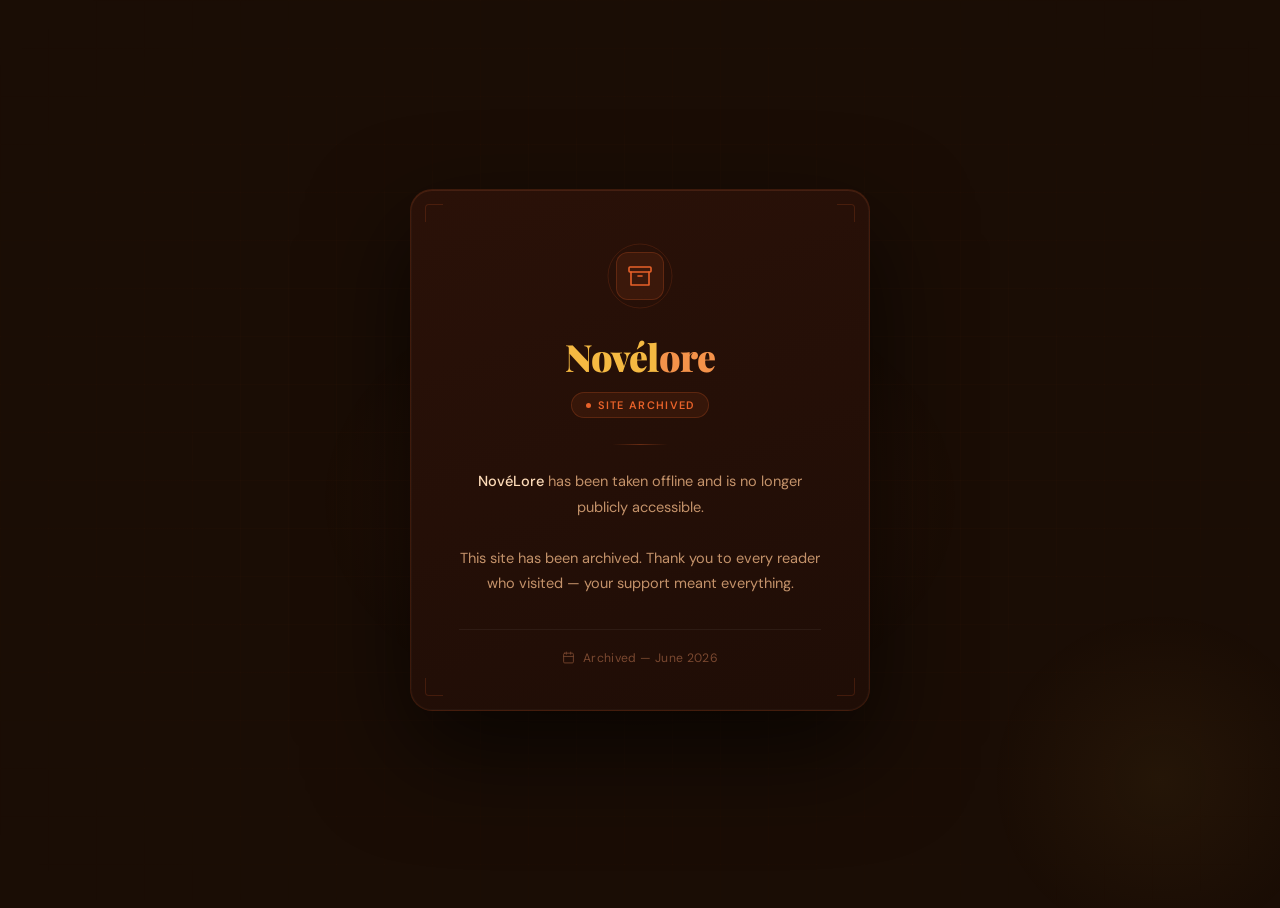
==== commit c50ebd07: "Update fmt.Println message from 'Hello' to 'Goodbye'" ====
--- a/index.html
+++ b/index.html
@@ -1,783 +1,339 @@
+<!--
+  NovéLore — Archived
+  Copyright © 2026 Frenzyyy. All Rights Reserved.
+-->
 <!DOCTYPE html>
-<html lang="en" data-theme="light" data-theme-source="system">
+<html lang="en">
 <head>
   <meta charset="UTF-8"/>
   <meta name="viewport" content="width=device-width,initial-scale=1.0,viewport-fit=cover"/>
-  <meta http-equiv="Content-Security-Policy" content="default-src 'self'; style-src 'self' 'unsafe-inline' https://fonts.googleapis.com; font-src https://fonts.gstatic.com; script-src 'self' 'unsafe-inline'; img-src 'self' data: https:; connect-src 'none';"/>
-  <meta name="mobile-web-app-capable" content="yes"/>
-  <meta name="apple-mobile-web-app-capable" content="yes"/>
-  <meta name="apple-mobile-web-app-status-bar-style" content="black-translucent"/>
-  <meta name="description" content="NovéLore — Read Without Limits"/>
-  <title>NovéLore</title>
-  <!--Favicon here -->
-  <link rel="icon" type="image/png" sizes="32x32" href="https://i.imgur.com/VOiHDlz.png">
-<link rel="icon" type="image/png" sizes="16x16" href="https://i.imgur.com/VOiHDlz.png">
-<link rel="shortcut icon" href="https://i.imgur.com/VOiHDlz.png">
-
-  <!-- Fonts -->
+  <meta name="robots" content="noindex,noarchive,nosnippet"/>
+  <meta name="description" content="NovéLore has been archived and is no longer publicly accessible."/>
+  <title>NovéLore — Archived</title>
+  <link rel="icon" type="image/png" href="https://i.imgur.com/VOiHDlz.png"/>
   <link rel="preconnect" href="https://fonts.googleapis.com"/>
   <link rel="preconnect" href="https://fonts.gstatic.com" crossorigin/>
-  <link href="https://fonts.googleapis.com/css2?family=Playfair+Display:wght@400;700;900&family=DM+Sans:wght@300;400;500;600&family=DM+Serif+Display:ital@0;1&display=swap" rel="stylesheet"/>
-
-  <!-- Styles -->
-  <link rel="stylesheet" href="styles.css"/>
-
-  <!-- ⚡ Apply saved theme BEFORE first paint -->
-  <script>
-  (function(){
-    try {
-      var t = JSON.parse(localStorage.getItem('nl_theme'));
-      if (t === 'light' || t === 'dark') {
-        document.documentElement.setAttribute('data-theme', t);
-        document.documentElement.setAttribute('data-theme-source', 'manual');
-      } else {
-        var prefersDark = window.matchMedia && window.matchMedia('(prefers-color-scheme: dark)').matches;
-        document.documentElement.setAttribute('data-theme', prefersDark ? 'dark' : 'light');
-        document.documentElement.setAttribute('data-theme-source', 'system');
-      }
-    } catch(e) {}
-  })();
-  </script>
+  <link href="https://fonts.googleapis.com/css2?family=Playfair+Display:ital,wght@0,400;0,700;0,900;1,400&family=DM+Sans:wght@300;400;500&display=swap" rel="stylesheet"/>
+  <style>
+    *, *::before, *::after { box-sizing: border-box; margin: 0; padding: 0; }
+
+    :root {
+      --bg:           #1A0D05;
+      --bg-card:      #231007;
+      --bg-elev:      #3B1A08;
+      --text:         #FFF0E6;
+      --muted:        #C4926A;
+      --faint:        #7A4830;
+      --carrot:       #E8622A;
+      --carrot-d:     #C44B1A;
+      --carrot-l:     #F4924A;
+      --carrot-pale:  #FDDBB8;
+      --amber:        #F5B942;
+    }
+
+    html, body {
+      width: 100%; height: 100%;
+      background: var(--bg);
+      color: var(--text);
+      font-family: 'DM Sans', sans-serif;
+    }
+
+    body {
+      display: flex;
+      align-items: center;
+      justify-content: center;
+      min-height: 100dvh;
+      position: relative;
+      overflow: hidden;
+    }
+
+    /* ── Background atmosphere ── */
+    .bg-layer {
+      position: fixed; inset: 0; pointer-events: none; z-index: 0;
+    }
+    .bg-glow-1 {
+      position: absolute;
+      width: 700px; height: 500px;
+      top: 50%; left: 50%;
+      transform: translate(-50%, -40%);
+      background: radial-gradient(ellipse, rgba(232,98,42,0.09) 0%, transparent 65%);
+      animation: breathe 7s ease-in-out infinite;
+    }
+    .bg-glow-2 {
+      position: absolute;
+      width: 400px; height: 400px;
+      bottom: -80px; right: -80px;
+      background: radial-gradient(ellipse, rgba(245,185,66,0.05) 0%, transparent 60%);
+      animation: breathe 9s 2s ease-in-out infinite;
+    }
+    .bg-grid {
+      position: absolute; inset: 0;
+      background-image:
+        linear-gradient(rgba(232,98,42,0.03) 1px, transparent 1px),
+        linear-gradient(90deg, rgba(232,98,42,0.03) 1px, transparent 1px);
+      background-size: 48px 48px;
+      mask-image: radial-gradient(ellipse 70% 70% at 50% 50%, black 0%, transparent 100%);
+    }
+    @keyframes breathe {
+      0%, 100% { opacity: .5; transform: translate(-50%,-40%) scale(1); }
+      50%       { opacity: 1;  transform: translate(-50%,-40%) scale(1.08); }
+    }
+
+    /* ── Particles ── */
+    .particle {
+      position: absolute;
+      width: 2px; height: 2px;
+      border-radius: 50%;
+      background: var(--carrot);
+      pointer-events: none;
+      opacity: 0;
+      animation: drift linear infinite;
+    }
+    @keyframes drift {
+      0%   { transform: translateY(0) translateX(0) scale(0);   opacity: 0; }
+      8%   { opacity: .35; transform: scale(1); }
+      90%  { opacity: .1; }
+      100% { transform: translateY(-110vh) translateX(30px) scale(.6); opacity: 0; }
+    }
+
+    /* ── Card ── */
+    .card {
+      position: relative; z-index: 1;
+      text-align: center;
+      padding: 52px 48px 44px;
+      max-width: 460px;
+      width: calc(100% - 40px);
+      background: linear-gradient(160deg, #2A1108 0%, #1F0D06 100%);
+      border: 1px solid rgba(232,98,42,0.14);
+      border-radius: 22px;
+      box-shadow:
+        0 40px 100px rgba(0,0,0,.65),
+        0 0 0 1px rgba(255,255,255,.025) inset,
+        0 1px 0 rgba(232,98,42,.12) inset;
+      animation: card-enter .9s cubic-bezier(.16,1,.3,1) both;
+    }
+    @keyframes card-enter {
+      from { opacity: 0; transform: translateY(28px) scale(.96); }
+      to   { opacity: 1; transform: translateY(0) scale(1); }
+    }
+
+    /* Corner accents */
+    .corner {
+      position: absolute;
+      width: 18px; height: 18px;
+      border-color: rgba(232,98,42,.22);
+      border-style: solid;
+      opacity: .8;
+    }
+    .c-tl { top: 14px; left: 14px;  border-width: 1px 0 0 1px; border-radius: 4px 0 0 0; }
+    .c-tr { top: 14px; right: 14px; border-width: 1px 1px 0 0; border-radius: 0 4px 0 0; }
+    .c-bl { bottom: 14px; left: 14px;  border-width: 0 0 1px 1px; border-radius: 0 0 0 4px; }
+    .c-br { bottom: 14px; right: 14px; border-width: 0 1px 1px 0; border-radius: 0 0 4px 0; }
+
+    /* ── Icon ── */
+    .icon-ring {
+      width: 68px; height: 68px;
+      margin: 0 auto 28px;
+      position: relative;
+      animation: pop .7s .1s cubic-bezier(.16,1,.3,1) both;
+    }
+    .icon-ring svg.ring-svg {
+      position: absolute; inset: 0; width: 100%; height: 100%;
+      animation: ring-spin 14s linear infinite;
+    }
+    @keyframes ring-spin { to { transform: rotate(360deg); } }
+    .icon-inner {
+      position: absolute;
+      inset: 10px;
+      background: rgba(232,98,42,.1);
+      border: 1px solid rgba(232,98,42,.22);
+      border-radius: 12px;
+      display: flex; align-items: center; justify-content: center;
+    }
+    .icon-inner svg { width: 24px; height: 24px; color: var(--carrot); }
+    @keyframes pop {
+      from { opacity: 0; transform: scale(.7); }
+      to   { opacity: 1; transform: scale(1); }
+    }
+
+    /* ── Typography ── */
+    .logo {
+      font-family: 'Playfair Display', serif;
+      font-size: 2.35rem;
+      font-weight: 900;
+      color: var(--amber);
+      letter-spacing: -.02em;
+      line-height: 1;
+      margin-bottom: 16px;
+      animation: fade-up .8s .15s cubic-bezier(.16,1,.3,1) both;
+    }
+    .logo em { color: var(--carrot-l); font-style: normal; }
+
+    .badge {
+      display: inline-flex;
+      align-items: center;
+      gap: 7px;
+      padding: 5px 14px;
+      background: rgba(232,98,42,.09);
+      border: 1px solid rgba(232,98,42,.22);
+      border-radius: 999px;
+      font-size: .68rem;
+      font-weight: 600;
+      letter-spacing: .12em;
+      text-transform: uppercase;
+      color: var(--carrot);
+      margin-bottom: 26px;
+      animation: fade-up .8s .2s cubic-bezier(.16,1,.3,1) both;
+    }
+    .badge-dot {
+      width: 5px; height: 5px;
+      border-radius: 50%;
+      background: var(--carrot);
+      animation: blink 2.5s ease-in-out infinite;
+    }
+    @keyframes blink {
+      0%, 100% { opacity: 1; }
+      50%       { opacity: .3; }
+    }
+
+    .divider {
+      width: 56px; height: 1px;
+      background: linear-gradient(to right, transparent, rgba(232,98,42,.35), transparent);
+      margin: 0 auto 24px;
+      animation: fade-up .8s .22s cubic-bezier(.16,1,.3,1) both;
+    }
+
+    .message {
+      font-size: .91rem;
+      line-height: 1.75;
+      color: var(--muted);
+      margin-bottom: 32px;
+      animation: fade-up .8s .27s cubic-bezier(.16,1,.3,1) both;
+    }
+    .message strong {
+      color: var(--carrot-pale);
+      font-weight: 500;
+    }
+
+    /* ── Footer date ── */
+    .footer {
+      border-top: 1px solid rgba(255,255,255,.055);
+      padding-top: 20px;
+      display: flex;
+      align-items: center;
+      justify-content: center;
+      gap: 8px;
+      color: var(--faint);
+      font-size: .76rem;
+      letter-spacing: .03em;
+      animation: fade-up .8s .32s cubic-bezier(.16,1,.3,1) both;
+    }
+    .footer svg { width: 13px; height: 13px; flex-shrink: 0; color: var(--faint); }
+
+    /* ── Shared anim ── */
+    @keyframes fade-up {
+      from { opacity: 0; transform: translateY(14px); }
+      to   { opacity: 1; transform: translateY(0); }
+    }
+
+    /* ── Responsive ── */
+    @media (max-width: 480px) {
+      .card { padding: 40px 24px 36px; }
+      .logo { font-size: 1.9rem; }
+    }
+  </style>
 </head>
 <body>
-<!-- ── LOADING SCREEN ── -->
-<div id="loading-screen">
-  <div class="ls-glow2"></div>
-  <div class="ls-inner">
-    <div class="ls-icon">📖</div>
-    <div class="ls-logo">Novél<em>ore</em></div>
-    <div class="ls-tagline">Read Without Limits</div>
-    <div class="ls-bar-wrap"><div class="ls-bar" id="ls-bar"></div></div>
-    <div class="ls-status" id="ls-status">Initializing…</div>
-    <div class="ls-dots">
-      <div class="ls-dot"></div>
-      <div class="ls-dot"></div>
-      <div class="ls-dot"></div>
+
+  <!-- Background -->
+  <div class="bg-layer">
+    <div class="bg-glow-1"></div>
+    <div class="bg-glow-2"></div>
+    <div class="bg-grid"></div>
+  </div>
+
+  <!-- Particles injected by script below -->
+
+  <!-- Main card -->
+  <div class="card">
+    <div class="corner c-tl"></div>
+    <div class="corner c-tr"></div>
+    <div class="corner c-bl"></div>
+    <div class="corner c-br"></div>
+
+    <!-- Spinning ring icon -->
+    <div class="icon-ring">
+      <svg class="ring-svg" viewBox="0 0 68 68" fill="none" xmlns="http://www.w3.org/2000/svg">
+        <circle cx="34" cy="34" r="32" stroke="rgba(232,98,42,0.15)" stroke-width="1"/>
+        <circle cx="34" cy="34" r="32"
+          stroke="url(#rg)" stroke-width="1"
+          stroke-dasharray="40 162"
+          stroke-dashoffset="0"
+          stroke-linecap="round"/>
+        <defs>
+          <linearGradient id="rg" x1="0" y1="0" x2="68" y2="68" gradientUnits="userSpaceOnUse">
+            <stop offset="0%" stop-color="#E8622A"/>
+            <stop offset="100%" stop-color="transparent"/>
+          </linearGradient>
+        </defs>
+      </svg>
+      <div class="icon-inner">
+        <!-- Archive/box icon -->
+        <svg viewBox="0 0 24 24" fill="none" stroke="currentColor" stroke-width="1.6"
+             stroke-linecap="round" stroke-linejoin="round">
+          <polyline points="21 8 21 21 3 21 3 8"/>
+          <rect x="1" y="3" width="22" height="5" rx="1"/>
+          <line x1="10" y1="12" x2="14" y2="12"/>
+        </svg>
+      </div>
+    </div>
+
+    <div class="logo">Novél<em>ore</em></div>
+
+    <div class="badge">
+      <div class="badge-dot"></div>
+      Site Archived
+    </div>
+
+    <div class="divider"></div>
+
+    <p class="message">
+      <strong>NovéLore</strong> has been taken offline and is no longer
+      publicly accessible.<br/><br/>
+      This site has been archived. Thank you to every reader
+      who visited — your support meant everything.
+    </p>
+
+    <div class="footer">
+      <svg viewBox="0 0 24 24" fill="none" stroke="currentColor" stroke-width="1.6"
+           stroke-linecap="round" stroke-linejoin="round">
+        <rect x="3" y="4" width="18" height="18" rx="2"/>
+        <line x1="16" y1="2" x2="16" y2="6"/>
+        <line x1="8" y1="2" x2="8" y2="6"/>
+        <line x1="3" y1="10" x2="21" y2="10"/>
+      </svg>
+      Archived — June 2026
     </div>
   </div>
-</div>
-
-<!-- ── OVERLAYS ── -->
-<div id="overlay" onclick="closeSB()"></div>
-<div id="panel-overlay" class="panel-overlay" onclick="closeAllPanels()"></div>
-
-<!-- ── NOTIFICATION MINI POPUP ── -->
-<div id="notif-mini">
-  <div class="mini-hdr">
-    <span class="mini-title">🔔 Notifications</span>
-    <span class="mini-mark" onclick="markAllRead()">Mark all read</span>
-  </div>
-  <div class="mini-list" id="mini-list"></div>
-  <div class="mini-footer">
-    <span class="view-all" onclick="openNotifDrawer()">View all →</span>
-  </div>
-</div>
-
-<!-- ── BOOKMARK MINI POPUP ── -->
-<div id="bm-mini">
-  <div class="bm-hdr">
-    <span class="bm-title-hdr">🔖 Bookmarks</span>
-  </div>
-  <div id="bm-mini-list"></div>
-  <div class="mini-footer">
-    <span class="view-all" onclick="openBmDrawer()">View all →</span>
-  </div>
-</div>
-
-<!-- ── FULL NOTIFICATION DRAWER ── -->
-<div id="notif-drawer" class="side-drawer">
-  <div class="drawer-hdr">
-    <div class="drawer-hdr-l">
-      <span class="drawer-title">🔔 Notifications</span>
-      <span class="drawer-count" id="notif-drawer-count"></span>
-    </div>
-    <div class="drawer-hdr-r">
-      <button class="drawer-action" onclick="markAllReadDrawer()">Mark all read</button>
-      <button class="drawer-close" onclick="closeDrawer('notif-drawer')">✕</button>
-    </div>
-  </div>
-  <div class="drawer-body" id="notif-drawer-list"></div>
-</div>
-
-<!-- ── FULL BOOKMARK DRAWER ── -->
-<div id="bm-drawer" class="side-drawer">
-  <div class="drawer-hdr">
-    <div class="drawer-hdr-l">
-      <span class="drawer-title">🔖 My Bookmarks</span>
-      <span class="drawer-count" id="bm-drawer-count"></span>
-    </div>
-    <div class="drawer-hdr-r">
-      <button class="drawer-close" onclick="closeDrawer('bm-drawer')">✕</button>
-    </div>
-  </div>
-  <div class="drawer-body" id="bm-drawer-list"></div>
-</div>
-
-<!-- ── SIDEBAR ── -->
-<nav id="sidebar">
-  <div class="sb-hdr">
-    <span class="sb-logo">📖 Novél<em>ore</em></span>
-    <button class="sb-close" onclick="closeSB()">✕</button>
-  </div>
-  <div class="sb-nav">
-    <div class="sb-lbl">Navigate</div>
-    <button class="sb-link active" onclick="goHome()"><span class="sb-ico">🏠</span> Home</button>
-    <button class="sb-link" onclick="goChangelog()"><span class="sb-ico">📋</span> Changelog</button>
-    <button class="sb-link" onclick="goSettings()"><span class="sb-ico">⚙️</span> Settings</button>
-    <button class="sb-link" onclick="goAbout()"><span class="sb-ico">ℹ️</span> About Us</button>
-  </div>
-</nav>
-
-<!-- ══════════════════════════════════════
-     MAIN APP SCREEN
-══════════════════════════════════════ -->
-<div id="screen-app" class="screen active">
-
-  <header id="topnav">
-    <button class="burger" onclick="openSB()"><span></span><span></span><span></span></button>
-    <span class="nav-logo">Novél<em>ore</em></span>
-    <!-- Bookmark button -->
-    <button class="nav-ico" id="bm-btn" onclick="toggleBmMini()" aria-label="Bookmarks">
-      🔖
-      <span class="nav-badge hidden" id="bm-badge"></span>
-    </button>
-    <!-- Notification button -->
-    <button class="nav-ico" id="notif-btn" onclick="toggleNotifMini()" aria-label="Notifications">
-      🔔
-      <span class="nav-badge" id="notif-badge"></span>
-    </button>
-  </header>
-
-  <div id="tabbar">
-    <button class="tab-btn active" data-tab="home" onclick="swTab('home',this)">🏠 Home</button>
-    <button class="tab-btn" data-tab="new" onclick="swTab('new',this)">✨ What's New</button>
-    <button class="tab-btn" data-tab="updates" onclick="swTab('updates',this)">🔄 Updates</button>
-    <button class="tab-btn" data-tab="announce" onclick="swTab('announce',this)">📢 Announce</button>
-  </div>
-
-  <div id="app-wrap">
-    <div id="main-scroll">
-      <main id="main">
-
-        <!-- ════ HOME TAB ════ -->
-        <div class="tab-panel active" id="panel-home">
-
-          <!-- HERO SLIDER -->
-          <div class="hero-slider" id="hero-slider">
-            <div class="hero-track" id="hero-track"></div>
-            <div class="hero-dots" id="hero-dots"></div>
-            <div class="hero-progress" id="hero-progress"></div>
-          </div>
-
-          <!-- STACKED SECTIONS -->
-          <div class="sec-hdr" style="margin-top:22px;"><h2 class="sec-ttl">🔥 <span>Trending</span></h2><a class="see-all" href="#">See all →</a></div>
-          <div class="cw"><div class="carousel" id="car-trending"></div></div>
-
-          <div class="sec-hdr"><h2 class="sec-ttl">🔥 <span>Hot Picks</span></h2><a class="see-all" href="#">See all →</a></div>
-          <div class="cw"><div class="carousel" id="car-hot"></div></div>
-
-          <div class="sec-hdr"><h2 class="sec-ttl">✍️ <span>Frenzyyy's Work</span></h2><a class="see-all" href="#">See all →</a></div>
-          <div class="cw"><div class="carousel" id="car-frenzyyy"></div></div>
-
-        </div><!-- /panel-home -->
-
-        <!-- ════ WHAT'S NEW TAB ════ -->
-        <div class="tab-panel" id="panel-new">
-          <div class="sec-hdr" style="margin-top:22px;"><h2 class="sec-ttl">✨ What's <span>New</span></h2></div>
-          <div class="cw"><div class="carousel" id="car-new"></div></div>
-          <div id="new-list"></div>
-        </div>
-
-        <!-- ════ UPDATES TAB ════ -->
-        <div class="tab-panel" id="panel-updates">
-          <div class="sec-hdr" style="margin-top:22px;"><h2 class="sec-ttl">📚 Book <span>Updates</span></h2></div>
-          <div id="upd-book-list"></div>
-          <div class="sec-hdr" style="margin-top:18px;"><h2 class="sec-ttl">🗂️ Volume <span>Updates</span></h2></div>
-          <div id="upd-vol-list"></div>
-          <div class="sec-hdr" style="margin-top:18px;"><h2 class="sec-ttl">🔄 Chapter <span>Updates</span></h2></div>
-          <div id="upd-list"></div>
-        </div>
-
-        <!-- ════ ANNOUNCEMENTS TAB ════ -->
-        <div class="tab-panel" id="panel-announce">
-          <div class="sec-hdr" style="margin-top:22px;"><h2 class="sec-ttl">📢 <span>Announcements</span></h2></div>
-          <div id="ann-list"></div>
-        </div>
-
-      </main>
-      <footer>
-        <strong>NovéLore</strong> &nbsp;|&nbsp; Read Without Limits<br/>
-        © <span id="fy"></span> NovéLore · All rights reserved · <span class="footer-link" onclick="goAbout()">About</span>
-      </footer>
-    </div>
-  </div>
-</div>
-
-<!-- ════ SETTINGS SCREEN ════ -->
-<div id="screen-settings" class="screen">
-  <nav class="page-nav">
-    <button class="back-btn" onclick="goHome()">← Back</button>
-    <span class="page-nav-t">⚙️ Settings</span>
-  </nav>
-  <div class="page-scroll"><div class="page-body">
-    <div class="page-title">Settings</div>
-    <div class="page-sub">Customise your NovéLore experience.</div>
-    <div class="sc">
-      <div class="sc-hdr"><span>🎨</span><h2>Appearance</h2></div>
-      <div class="sc-body">
-        <div class="theme-row">
-          <div class="theme-row-l">
-            <span class="theme-icon" id="theme-icon">🖥️</span>
-            <div><div class="theme-lbl" id="theme-lbl">System Default</div><div class="theme-sub" id="theme-sub">Follows your OS light/dark setting</div></div>
-          </div>
-          <label class="toggle-wrap">
-            <input type="checkbox" id="theme-toggle" onchange="applyToggle(this.checked)"/>
-            <span class="toggle-track"></span>
-          </label>
-        </div>
-        <div class="theme-options">
-          <div class="theme-opt" id="opt-light" onclick="setTheme('light')"><div class="oi">☀️</div><div class="ol">Light</div></div>
-          <div class="theme-opt" id="opt-dark" onclick="setTheme('dark')"><div class="oi">🌙</div><div class="ol">Dark</div></div>
-          <div class="theme-opt active" id="opt-system" onclick="setTheme('system')"><div class="oi">🖥️</div><div class="ol">System</div></div>
-        </div>
-        <p style="font-size:.71rem;color:var(--text-faint);margin-top:10px;line-height:1.6;padding:0 2px;">
-          <strong style="color:var(--text-muted)">System</strong> automatically follows your device's light/dark setting and updates live.
-        </p>
-      </div>
-    </div>
-    <!-- ── Reading Preferences ── -->
-    <div class="sc">
-      <div class="sc-hdr"><span>📖</span><h2>Reading</h2></div>
-      <div class="sc-body">
-        <div class="setting-row">
-          <div class="setting-row-l">
-            <span class="setting-icon">🔤</span>
-            <div><div class="setting-lbl">Font Size</div><div class="setting-sub">Adjust the reading text size</div></div>
-          </div>
-          <div class="seg-ctrl font-size-ctrl" id="font-size-ctrl">
-            <button class="seg-btn" data-val="small" onclick="applyFontSize('small',this)">S</button>
-            <button class="seg-btn active" data-val="medium" onclick="applyFontSize('medium',this)">M</button>
-            <button class="seg-btn" data-val="large" onclick="applyFontSize('large',this)">L</button>
-          </div>
-        </div>
-        <div class="setting-row">
-          <div class="setting-row-l">
-            <span class="setting-icon">↕️</span>
-            <div><div class="setting-lbl">Line Spacing</div><div class="setting-sub">Control paragraph breath</div></div>
-          </div>
-          <div class="seg-ctrl line-space-ctrl" id="line-space-ctrl">
-            <button class="seg-btn" data-val="compact" onclick="applyLineSpace('compact',this)">Tight</button>
-            <button class="seg-btn active" data-val="normal" onclick="applyLineSpace('normal',this)">Normal</button>
-            <button class="seg-btn" data-val="relaxed" onclick="applyLineSpace('relaxed',this)">Airy</button>
-          </div>
-        </div>
-        <div class="setting-row">
-          <div class="setting-row-l">
-            <span class="setting-icon">📐</span>
-            <div><div class="setting-lbl">Reading Width</div><div class="setting-sub">How wide content spans</div></div>
-          </div>
-          <div class="seg-ctrl read-width-ctrl" id="read-width-ctrl">
-            <button class="seg-btn" data-val="narrow" onclick="applyReadWidth('narrow',this)">Narrow</button>
-            <button class="seg-btn active" data-val="normal" onclick="applyReadWidth('normal',this)">Normal</button>
-            <button class="seg-btn" data-val="wide" onclick="applyReadWidth('wide',this)">Wide</button>
-          </div>
-        </div>
-      </div>
-    </div>
-
-    <!-- ── Novel Experience ── -->
-    <div class="sc">
-      <div class="sc-hdr"><span>⚔️</span><h2>Novel Experience</h2></div>
-      <div class="sc-body">
-        <div class="setting-row">
-          <div class="setting-row-l">
-            <span class="setting-icon">▶️</span>
-            <div><div class="setting-lbl">Continue Where You Left Off</div><div class="setting-sub">Novel page opens at your last chapter</div></div>
-          </div>
-          <label class="toggle-wrap">
-            <input type="checkbox" id="autocontinue" checked onchange="savePref('nl_autocontinue',this.checked)"/>
-            <span class="toggle-track"></span>
-          </label>
-        </div>
-        <div class="setting-row">
-          <div class="setting-row-l">
-            <span class="setting-icon">📊</span>
-            <div><div class="setting-lbl">Show Reading Progress</div><div class="setting-sub">Display progress bar on novel page</div></div>
-          </div>
-          <label class="toggle-wrap">
-            <input type="checkbox" id="showprogress" checked onchange="savePref('nl_showprogress',this.checked)"/>
-            <span class="toggle-track"></span>
-          </label>
-        </div>
-        <div class="setting-row">
-          <div class="setting-row-l">
-            <span class="setting-icon">✓</span>
-            <div><div class="setting-lbl">Auto-Mark on Finish</div><div class="setting-sub">Chapter marked read automatically when you reach the end</div></div>
-          </div>
-          <label class="toggle-wrap">
-            <input type="checkbox" id="automark80" checked onchange="savePref('nl_automark80',this.checked)"/>
-            <span class="toggle-track"></span>
-          </label>
-        </div>
-        <div class="setting-divider"></div>
-        <div id="settings-novel-list"></div>
-      </div>
-    </div>
-
-    <!-- ── Notifications Preferences ── -->
-    <div class="sc">
-      <div class="sc-hdr"><span>🔔</span><h2>Notifications</h2></div>
-      <div class="sc-body">
-        <div class="setting-row">
-          <div class="setting-row-l">
-            <span class="setting-icon">🔄</span>
-            <div><div class="setting-lbl">Chapter Updates</div><div class="setting-sub">Notify when a new chapter drops</div></div>
-          </div>
-          <label class="toggle-wrap">
-            <input type="checkbox" id="notif-chapters" checked onchange="savePref('nl_notif_chapters',this.checked)"/>
-            <span class="toggle-track"></span>
-          </label>
-        </div>
-        <div class="setting-row">
-          <div class="setting-row-l">
-            <span class="setting-icon">📢</span>
-            <div><div class="setting-lbl">Announcements</div><div class="setting-sub">Platform news and events</div></div>
-          </div>
-          <label class="toggle-wrap">
-            <input type="checkbox" id="notif-announce" checked onchange="savePref('nl_notif_announce',this.checked)"/>
-            <span class="toggle-track"></span>
-          </label>
-        </div>
-        <div class="setting-row">
-          <div class="setting-row-l">
-            <span class="setting-icon">🆕</span>
-            <div><div class="setting-lbl">New Novels</div><div class="setting-sub">Alert when fresh titles are added</div></div>
-          </div>
-          <label class="toggle-wrap">
-            <input type="checkbox" id="notif-new" onchange="savePref('nl_notif_new',this.checked)"/>
-            <span class="toggle-track"></span>
-          </label>
-        </div>
-      </div>
-    </div>
-
-    <!-- ── Accessibility ── -->
-    <div class="sc">
-      <div class="sc-hdr"><span>♿</span><h2>Accessibility</h2></div>
-      <div class="sc-body">
-        <div class="setting-row">
-          <div class="setting-row-l">
-            <span class="setting-icon">🎞️</span>
-            <div><div class="setting-lbl">Reduce Motion</div><div class="setting-sub">Minimise animations & transitions</div></div>
-          </div>
-          <label class="toggle-wrap">
-            <input type="checkbox" id="reduce-motion" onchange="applyReduceMotion(this.checked)"/>
-            <span class="toggle-track"></span>
-          </label>
-        </div>
-        <div class="setting-row">
-          <div class="setting-row-l">
-            <span class="setting-icon">🔆</span>
-            <div><div class="setting-lbl">High Contrast</div><div class="setting-sub">Boost border and text contrast</div></div>
-          </div>
-          <label class="toggle-wrap">
-            <input type="checkbox" id="high-contrast" onchange="applyHighContrast(this.checked)"/>
-            <span class="toggle-track"></span>
-          </label>
-        </div>
-      </div>
-    </div>
-
-    <!-- ── Privacy & Data ── -->
-    <div class="sc">
-      <div class="sc-hdr"><span>🔒</span><h2>Privacy &amp; Data</h2></div>
-      <div class="sc-body">
-        <div class="setting-row">
-          <div class="setting-row-l">
-            <span class="setting-icon">📜</span>
-            <div><div class="setting-lbl">Reading History</div><div class="setting-sub">Stored locally on your device</div></div>
-          </div>
-          <button class="setting-action-btn danger" onclick="clearHistory()">🗑️ Clear</button>
-        </div>
-        <div class="setting-row">
-          <div class="setting-row-l">
-            <span class="setting-icon">⚙️</span>
-            <div><div class="setting-lbl">Reset All Settings</div><div class="setting-sub">Restore to defaults</div></div>
-          </div>
-          <button class="setting-action-btn danger" onclick="resetAllSettings()">↺ Reset</button>
-        </div>
-        <div class="setting-row">
-          <div class="setting-row-l">
-            <span class="setting-icon">🍪</span>
-            <div><div class="setting-lbl">Local Storage</div><div class="setting-sub">NovéLore stores no cookies</div></div>
-          </div>
-          <span style="font-size:.72rem;color:var(--carrot);font-weight:600;">✓ Clean</span>
-        </div>
-      </div>
-    </div>
-
-    <!-- ── About ── -->
-    <div class="sc">
-      <div class="sc-hdr"><span>ℹ️</span><h2>About</h2></div>
-      <div class="sc-body"><p style="font-size:.82rem;color:var(--text-muted);line-height:1.8;">Version: <strong style="color:var(--text-main)">Beta v0.6.7</strong><br/>Built with ❤️ and 🥕 by Frenzyyy.<br/><span style="font-size:.74rem;">Hosted on GitHub Pages.</span></p>
-      <div style="margin-top:12px;">
-        <button class="setting-action-btn" onclick="goAbout()" style="width:100%;justify-content:center;">ℹ️ View Full About Page →</button>
-      </div></div>
-    </div>
-  </div><footer><strong>NovéLore</strong> — Read Without Limits</footer></div>
-</div>
-
-<!-- ════ ABOUT SCREEN ════ -->
-<div id="screen-about" class="screen">
-  <nav class="page-nav">
-    <button class="back-btn" onclick="goHome()">← Back</button>
-    <span class="page-nav-t">ℹ️ About</span>
-  </nav>
-  <div class="page-scroll">
-    <div class="about-hero"><h1>About NovéLore</h1><p>A home for stories that refuse to be forgotten — built for readers, by readers.</p></div>
-    <div class="page-body">
-      <div class="ab-sec"><h2>Our <span>Mission</span></h2><p>NovéLore gives readers a beautiful, distraction-free place to explore stories and works from Frenzyyy and his other dear friends worldwide.</p></div>
-      <div class="ab-sec"><h2>Our <span>Values</span></h2><div class="vg">
-        <div class="vc"><div class="vi">📖</div><h3>Reader First</h3><p>Every decision starts with the reading experience.</p></div>
-        <div class="vc"><div class="vi">✍️</div><h3>Creators</h3><p>Authors are the heartbeat of our platform.</p></div>
-        <div class="vc"><div class="vi">🌍</div><h3>Open to All</h3><p>Stories from every culture are welcome.</p></div>
-        <div class="vc"><div class="vi">🔒</div><h3>Privacy</h3><p>No tracking. No ads. Just reading.</p></div>
-      </div></div>
-      <div class="ab-sec"><h2>Contact <span>Us</span></h2>
-      <div class="contact-card">
-  <div class="contact-item">
-    <div class="contact-icon">📧</div>
-    <div class="contact-info">
-      <div class="contact-label">Business Email</div>
-      <div class="contact-text"><a href="mailto:frenzyyybusinessemail@gmail.com" class="contact-link">frenzyyybusinessemail@gmail.com</a></div>
-    </div>
-  </div>
-
-  <div class="contact-item">
-    <div class="contact-icon">💬</div>
-    <div class="contact-info">
-      <div class="contact-label">Discord</div>
-      <div class="contact-text">Frenzyyy</div>
-    </div>
-  </div>
-</div>
-      </div>
-    </div>
-    <footer><strong>NovéLore</strong> — Read Without Limits · © <span id="fy2"></span></footer>
-  </div>
-</div>
-
-
-<!-- ════ CHANGELOG SCREEN ════ -->
-<div id="screen-changelog" class="screen">
-  <nav class="page-nav">
-    <button class="back-btn" onclick="goHome()">← Back</button>
-    <span class="page-nav-t">📋 Changelog</span>
-  </nav>
-  <div class="page-scroll">
-    <div class="about-hero changelog-hero">
-      <h1 style="font-size:clamp(1.5rem,5vw,2.2rem);">What's Changed</h1>
-      <p>Every fix, feature, and update to NovéLore — tracked and documented.</p>
-    </div>
-    <div class="page-body">
-
-      <div class="ab-sec">
-        <h2>v0.6.9 <span>— Current</span></h2>
-        <div class="changelog-version-meta">🗓 April 2026 · Beta</div>
-        <div class="changelog-list">
-          <div class="changelog-item new">✨ Reader Preferences panel — tap "Aa" in the chapter nav to adjust settings mid-read</div>
-          <div class="changelog-item new">✨ Font size, line spacing, and reading width now adjustable without leaving the chapter</div>
-          <div class="changelog-item new">✨ Theme switcher (Light / Dark / System) accessible directly from the reader</div>
-          <div class="changelog-item new">✨ Auto-Mark on Finish and Continue Where You Left Off toggles in reader panel</div>
-          <div class="changelog-item tweak">⚙️ Preference controls now stay in sync between Reader panel and Settings screen</div>
-        </div>
-      </div>
-
-      <div class="ab-sec">
-        <h2>v0.6.8 <span>— Previous</span></h2>
-        <div class="changelog-version-meta">🗓 April 2026 · Beta</div>
-        <div class="changelog-list">
-          <div class="changelog-item fix">🗑️ Removed Dojo Duels tab from the home screen</div>
-          <div class="changelog-item new">✨ Book Updates section added to the Updates tab</div>
-          <div class="changelog-item new">✨ Volume Updates section added to the Updates tab</div>
-          <div class="changelog-item tweak">⚙️ Updates tab now shows Book → Volume → Chapter in order</div>
-        </div>
-      </div>
-
-      <div class="ab-sec">
-        <h2>v0.6.7 <span>— Previous</span></h2>
-        <div class="changelog-version-meta">🗓 April 2026 · Beta</div>
-        <div class="changelog-list">
-          <div class="changelog-item new">✨ Changelog page now fully respects your theme — Light, Dark, and System modes all apply correctly</div>
-          <div class="changelog-item tweak">⚙️ Changelog hero banner is now theme-aware (removed hardcoded dark gradient)</div>
-          <div class="changelog-item tweak">⚙️ About hero banner now adapts to Light Mode for consistent theming across all pages</div>
-        </div>
-      </div>
-
-      <div class="ab-sec">
-        <h2>v0.6.6 <span>— Previous</span></h2>
-        <div class="changelog-version-meta">🗓 April 2026 · Beta</div>
-        <div class="changelog-list">
-            <div class="changelog-item tweak">⚙️ Removed "Clear all" button from notifications drawer</div>
-<div class="changelog-item tweak">⚙️ Removed "Clear all" button from bookmarks drawer</div>
-            <div class="changelog-item new">✨ Bookmarks now persist — saved and restored across visits</div>
-            <div class="changelog-item new">✨ Notifications now persist — read/cleared state saved and restored across visits</div>
-          <div class="changelog-item fix">🐛 Fixed end screen looping back when clicking the back button after finishing a chapter</div>
-          <div class="changelog-item fix">🐛 Fixed NEW tag showing on last 3 chapters — now only shows on the latest chapter</div>
-          <div class="changelog-item fix">🐛 Fixed chapter scroll not resetting to top when clicking Prev / Next</div>
-          <div class="changelog-item fix">🐛 Fixed nav strip causing scroll anchor issues — moved outside scroll container</div>
-          <div class="changelog-item fix">🐛 Fixed duplicate coverImg syntax error in bookmark logic</div>
-          <div class="changelog-item new">✨ Added cover image for The Lantern Pact: Prologue across all views</div>
-          <div class="changelog-item new">✨ Added The Lantern Pact to Hot Picks tab</div>
-          <div class="changelog-item new">✨ Added Changelog page (you're reading it!)</div>
-          <div class="changelog-item tweak">⚙️ All tab and panel switches now snap instantly to top</div>
-          <div class="changelog-item tweak">⚙️ Cleared default bookmark data</div>
-        </div>
-      </div>
-
-      <div class="ab-sec">
-        <h2>v0.5.0 <span>— Reading Experience</span></h2>
-        <div class="changelog-version-meta">🗓 March 2026 · Beta</div>
-        <div class="changelog-list">
-          <div class="changelog-item new">✨ Chapter reader with per-chapter scroll progress tracking</div>
-          <div class="changelog-item new">✨ Auto-mark chapter as read at 95% scroll</div>
-          <div class="changelog-item new">✨ End-of-story screen with random messages</div>
-          <div class="changelog-item new">✨ Reading progress bar at top of chapter</div>
-          <div class="changelog-item new">✨ Prev / Next chapter navigation strip</div>
-          <div class="changelog-item tweak">⚙️ Continue Where You Left Off feature added to settings</div>
-        </div>
-      </div>
-
-      <div class="ab-sec">
-        <h2>v0.4.0 <span>— Library & Discovery</span></h2>
-        <div class="changelog-version-meta">🗓 February 2026 · Alpha</div>
-        <div class="changelog-list">
-          <div class="changelog-item new">✨ Trending, Hot Picks, Frenzyyy's Work tabs</div>
-          <div class="changelog-item new">✨ What's New section with novel cards</div>
-          <div class="changelog-item new">✨ Chapter updates feed</div>
-          <div class="changelog-item new">✨ Announcements panel</div>
-          <div class="changelog-item new">✨ Hero slider with featured novels</div>
-          <div class="changelog-item new">✨ Novel detail page with synopsis, genres, and volume list</div>
-        </div>
-      </div>
-
-      <div class="ab-sec">
-        <h2>v0.3.0 <span>— Bookmarks & Notifications</span></h2>
-        <div class="changelog-version-meta">🗓 January 2026 · Alpha</div>
-        <div class="changelog-list">
-          <div class="changelog-item new">✨ Bookmark system with mini popup and full drawer</div>
-          <div class="changelog-item new">✨ Notification system with unread badges</div>
-          <div class="changelog-item new">✨ Mark all as read / clear all notifications</div>
-          <div class="changelog-item tweak">⚙️ Sidebar navigation added (burger menu)</div>
-        </div>
-      </div>
-
-      <div class="ab-sec">
-        <h2>v0.2.0 <span>— Settings & Themes</span></h2>
-        <div class="changelog-version-meta">🗓 January 2026 · Alpha</div>
-        <div class="changelog-list">
-          <div class="changelog-item new">✨ Dark / Light / System theme support</div>
-          <div class="changelog-item new">✨ Font size, line spacing, reading width controls</div>
-          <div class="changelog-item new">✨ Reduce motion and high contrast toggles</div>
-          <div class="changelog-item new">✨ Settings screen with reading preferences</div>
-          <div class="changelog-item new">✨ About page</div>
-        </div>
-      </div>
-
-      <div class="ab-sec">
-        <h2>v0.1.0 <span>— Foundation</span></h2>
-        <div class="changelog-version-meta">🗓 January 2026 · Alpha</div>
-        <div class="changelog-list">
-          <div class="changelog-item new">✨ Initial build of NovéLore</div>
-          <div class="changelog-item new">✨ Single-file HTML app architecture</div>
-          <div class="changelog-item new">✨ Screen system (home, settings, about, novel, chapter)</div>
-          <div class="changelog-item new">✨ Dark theme with carrot/amber color palette</div>
-          <div class="changelog-item new">✨ Staged loading screen</div>
-          <div class="changelog-item new">✨ The Lantern Pact: Prologue added as first novel</div>
-        </div>
-      </div>
-
-    </div>
-    <footer><strong>NovéLore</strong> — Read Without Limits · © <span id="fy3"></span></footer>
-  </div>
-</div>
-
-<!-- ════ NOVEL PAGE SCREEN ════ -->
-<div id="screen-novel" class="screen">
-  <nav class="page-nav reader-nav" style="position:sticky;">
-    <button class="back-btn" onclick="novelGoBack()">← Back</button>
-    <div class="reader-nav-info">
-      <div class="reader-nav-ch" id="novel-nav-title" style="font-size:.9rem;"></div>
-    </div>
-    <button class="back-btn" onclick="goHome()" style="font-size:.78rem;color:var(--carrot);white-space:nowrap;">🏠 Home</button>
-  </nav>
-  <div class="page-scroll" id="novel-scroll">
-    <!-- Hero band (cover + info) -->
-    <div class="novel-hero-band" id="novel-hero-band"></div>
-    <!-- Synopsis -->
-    <div class="synopsis-section" id="novel-synopsis-section"></div>
-    <!-- Progress -->
-    <div class="novel-progress-section" id="novel-progress-section"></div>
-    <!-- Volumes + chapters -->
-    <div class="volumes-section" id="novel-volumes-section"></div>
-  </div>
-</div>
-
-<!-- ════ CHAPTER READER SCREEN ════ -->
-<div id="screen-chapter" class="screen">
-  <nav class="reader-nav">
-    <button class="back-btn" onclick="closeChapter()">← Novel</button>
-    <div class="reader-nav-info">
-      <div class="reader-nav-vol" id="reader-vol-label"></div>
-      <div class="reader-nav-ch" id="reader-ch-title"></div>
-    </div>
-    <button class="nav-ico" onclick="openReaderPrefs()" title="Reading Preferences" style="font-size:.82rem;font-weight:700;letter-spacing:-.5px;flex-shrink:0;">Aa</button>
-  </nav>
-  <div class="reading-progress-bar"><div class="reading-progress-fill" id="reading-progress-fill"></div></div>
-  <div class="chapter-scroll" id="chapter-scroll">
-    <div class="chapter-body-wrap">
-      <div class="ch-hdr-block" id="ch-hdr-block"></div>
-      <div class="ch-prose" id="ch-prose"></div>
-      <div class="ch-end-mark"><span>— End of Chapter —</span></div>
-    </div>
-  </div>
-  <div class="ch-nav-strip" id="ch-nav-strip">
-    <button class="ch-nav-btn" onclick="closeChapter()">← Novel</button>
-    <button class="ch-nav-btn" onclick="goHome()">🏠 Home</button>
-  </div>
-</div>
-
-<!-- ════ READER PREFERENCES SHEET ════ -->
-<div class="reader-pref-overlay" id="reader-pref-overlay" onclick="closeReaderPrefs()"></div>
-<div class="reader-pref-sheet" id="reader-pref-sheet">
-  <div class="rp-handle"></div>
-  <div class="rp-hdr">
-    <span class="rp-title">Reading Preferences</span>
-    <button class="rp-close" onclick="closeReaderPrefs()">✕</button>
-  </div>
-  <div class="rp-body">
-
-    <div class="rp-section-label">Appearance</div>
-
-    <!-- Theme -->
-    <div style="padding:6px 20px 14px;border-bottom:1px solid var(--border);">
-      <div style="font-size:.87rem;font-weight:600;color:var(--text-main);margin-bottom:8px;">🎨 Theme</div>
-      <div class="rp-theme-opts">
-        <div class="rp-theme-opt" id="rp-opt-light" onclick="setTheme('light')"><div class="rt-ico">☀️</div><div class="rt-lbl">Light</div></div>
-        <div class="rp-theme-opt" id="rp-opt-dark"  onclick="setTheme('dark')"><div class="rt-ico">🌙</div><div class="rt-lbl">Dark</div></div>
-        <div class="rp-theme-opt" id="rp-opt-system" onclick="setTheme('system')"><div class="rt-ico">🖥️</div><div class="rt-lbl">System</div></div>
-      </div>
-    </div>
-
-    <!-- Font Size -->
-    <div class="rp-row">
-      <div class="rp-row-l">
-        <span class="rp-ico">🔤</span>
-        <div><div class="rp-lbl">Font Size</div><div class="rp-sub">Adjust reading text size</div></div>
-      </div>
-      <div class="seg-ctrl font-size-ctrl" id="reader-font-size-ctrl">
-        <button class="seg-btn" data-val="small"  onclick="applyFontSize('small',this)">S</button>
-        <button class="seg-btn active" data-val="medium" onclick="applyFontSize('medium',this)">M</button>
-        <button class="seg-btn" data-val="large"  onclick="applyFontSize('large',this)">L</button>
-      </div>
-    </div>
-
-    <!-- Line Spacing -->
-    <div class="rp-row">
-      <div class="rp-row-l">
-        <span class="rp-ico">↕️</span>
-        <div><div class="rp-lbl">Line Spacing</div><div class="rp-sub">Control paragraph breath</div></div>
-      </div>
-      <div class="seg-ctrl line-space-ctrl" id="reader-line-space-ctrl">
-        <button class="seg-btn" data-val="compact"  onclick="applyLineSpace('compact',this)">Tight</button>
-        <button class="seg-btn active" data-val="normal"   onclick="applyLineSpace('normal',this)">Normal</button>
-        <button class="seg-btn" data-val="relaxed"  onclick="applyLineSpace('relaxed',this)">Airy</button>
-      </div>
-    </div>
-
-    <!-- Reading Width -->
-    <div class="rp-row">
-      <div class="rp-row-l">
-        <span class="rp-ico">📐</span>
-        <div><div class="rp-lbl">Reading Width</div><div class="rp-sub">How wide content spans</div></div>
-      </div>
-      <div class="seg-ctrl read-width-ctrl" id="reader-read-width-ctrl">
-        <button class="seg-btn" data-val="narrow"  onclick="applyReadWidth('narrow',this)">Narrow</button>
-        <button class="seg-btn active" data-val="normal"   onclick="applyReadWidth('normal',this)">Normal</button>
-        <button class="seg-btn" data-val="wide"    onclick="applyReadWidth('wide',this)">Wide</button>
-      </div>
-    </div>
-
-    <div class="rp-section-label">Reading Behaviour</div>
-
-    <!-- Auto-mark on finish -->
-    <div class="rp-row">
-      <div class="rp-row-l">
-        <span class="rp-ico">✓</span>
-        <div><div class="rp-lbl">Auto-Mark on Finish</div><div class="rp-sub">Mark chapter read at 95% scroll</div></div>
-      </div>
-      <label class="toggle-wrap">
-        <input type="checkbox" id="rp-automark" checked onchange="savePref('nl_automark80',this.checked); document.getElementById('automark80') && (document.getElementById('automark80').checked=this.checked);"/>
-        <span class="toggle-track"></span>
-      </label>
-    </div>
-
-    <!-- Continue where left off -->
-    <div class="rp-row">
-      <div class="rp-row-l">
-        <span class="rp-ico">▶️</span>
-        <div><div class="rp-lbl">Continue Where You Left Off</div><div class="rp-sub">Novel page opens at last chapter</div></div>
-      </div>
-      <label class="toggle-wrap">
-        <input type="checkbox" id="rp-autocontinue" checked onchange="savePref('nl_autocontinue',this.checked); document.getElementById('autocontinue') && (document.getElementById('autocontinue').checked=this.checked);"/>
-        <span class="toggle-track"></span>
-      </label>
-    </div>
-
-  </div>
-</div>
-
-<!-- ════ END-OF-STORY SCREEN ════ -->
-<div id="screen-end" class="screen">
-  <nav class="reader-nav">
-    <button class="back-btn" id="end-back-btn" onclick="closeChapter()">← Novel</button>
-    <div class="reader-nav-info">
-      <div class="reader-nav-ch" style="font-size:.88rem;">📖 NovéLore</div>
-    </div>
-    <button class="back-btn" onclick="goHome()" style="font-size:.78rem;color:var(--carrot);white-space:nowrap;flex-shrink:0;">🏠</button>
-  </nav>
-  <div class="page-scroll" id="end-scroll">
-    <div class="end-screen-wrap">
-      <div class="end-card" id="end-card">
-        <div class="end-glow"></div>
-        <!-- content injected by showEndScreen() -->
-      </div>
-    </div>
-  </div>
-</div>
-
-
-<button id="scrolltop" onclick="stTop()">↑</button>
-<div id="toast"></div>
-
-<!-- ════════════════════════════════════════════
-     SCRIPT
-════════════════════════════════════════════ -->
-
-
-<!-- Inline failsafe: runs even if script.js fails to load -->
-<script>
-(function(){
-  function forceRemoveLoader() {
-    var ls = document.getElementById('loading-screen');
-    if (ls) { ls.style.transition='none'; ls.style.opacity='0'; ls.style.pointerEvents='none'; setTimeout(function(){ ls.remove(); },50); }
-    var app = document.getElementById('screen-app');
-    if (app) { app.style.display='flex'; app.classList.add('active'); }
-  }
-  window._loaderFailsafe = setTimeout(forceRemoveLoader, 6000);
-})();
-</script>
-
-<script src="script.js" onerror="(function(){ clearTimeout(window._loaderFailsafe); var ls=document.getElementById('loading-screen'); if(ls){ls.style.transition='none';ls.remove();} var app=document.getElementById('screen-app'); if(app){app.style.display='flex';app.classList.add('active');} })()"></script>
+
+  <script>
+    // Spawn a small handful of floating particles for atmosphere
+    (function () {
+      var frag = document.createDocumentFragment();
+      for (var i = 0; i < 14; i++) {
+        var p = document.createElement('div');
+        p.className = 'particle';
+        p.style.cssText = [
+          'left:' + (Math.random() * 100) + '%',
+          'bottom:-8px',
+          'animation-delay:' + (Math.random() * 18) + 's',
+          'animation-duration:' + (18 + Math.random() * 18) + 's'
+        ].join(';');
+        frag.appendChild(p);
+      }
+      document.body.appendChild(frag);
+    })();
+  </script>
+
 </body>
-</html>+</html>
